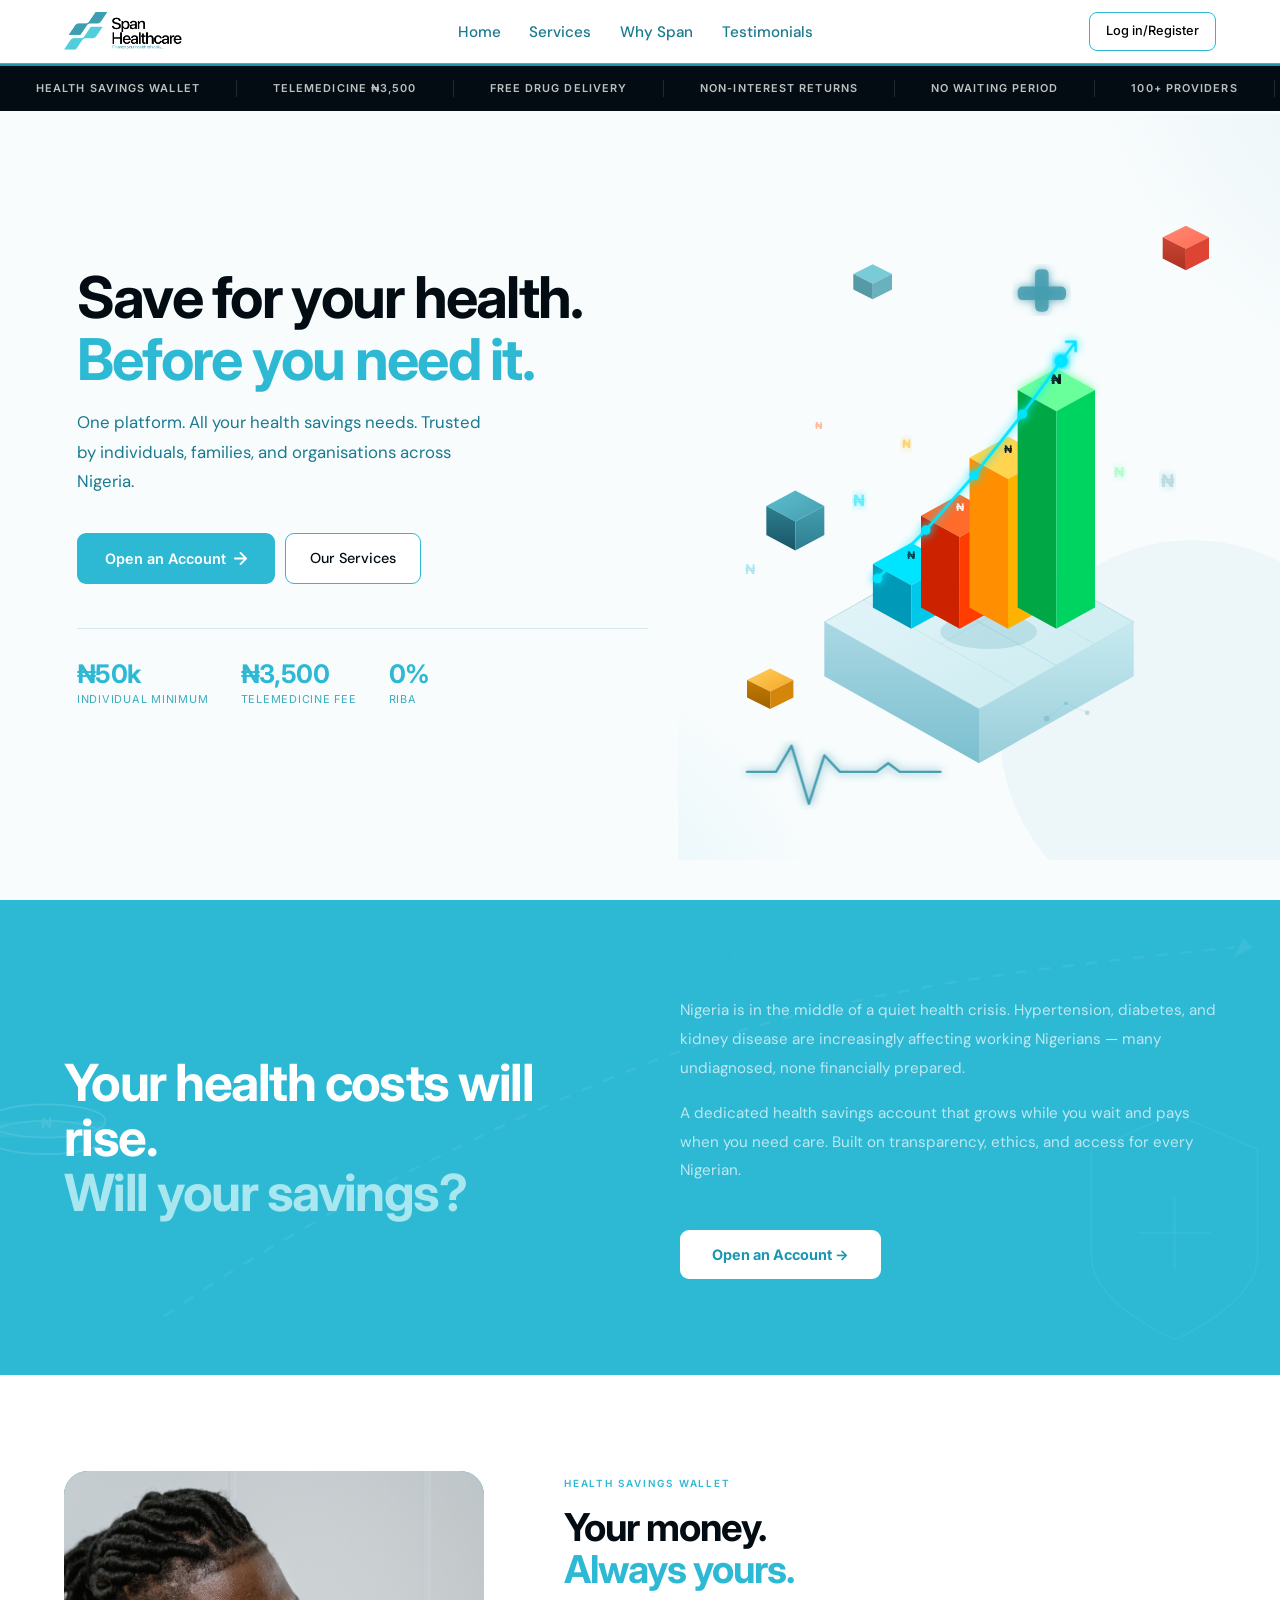
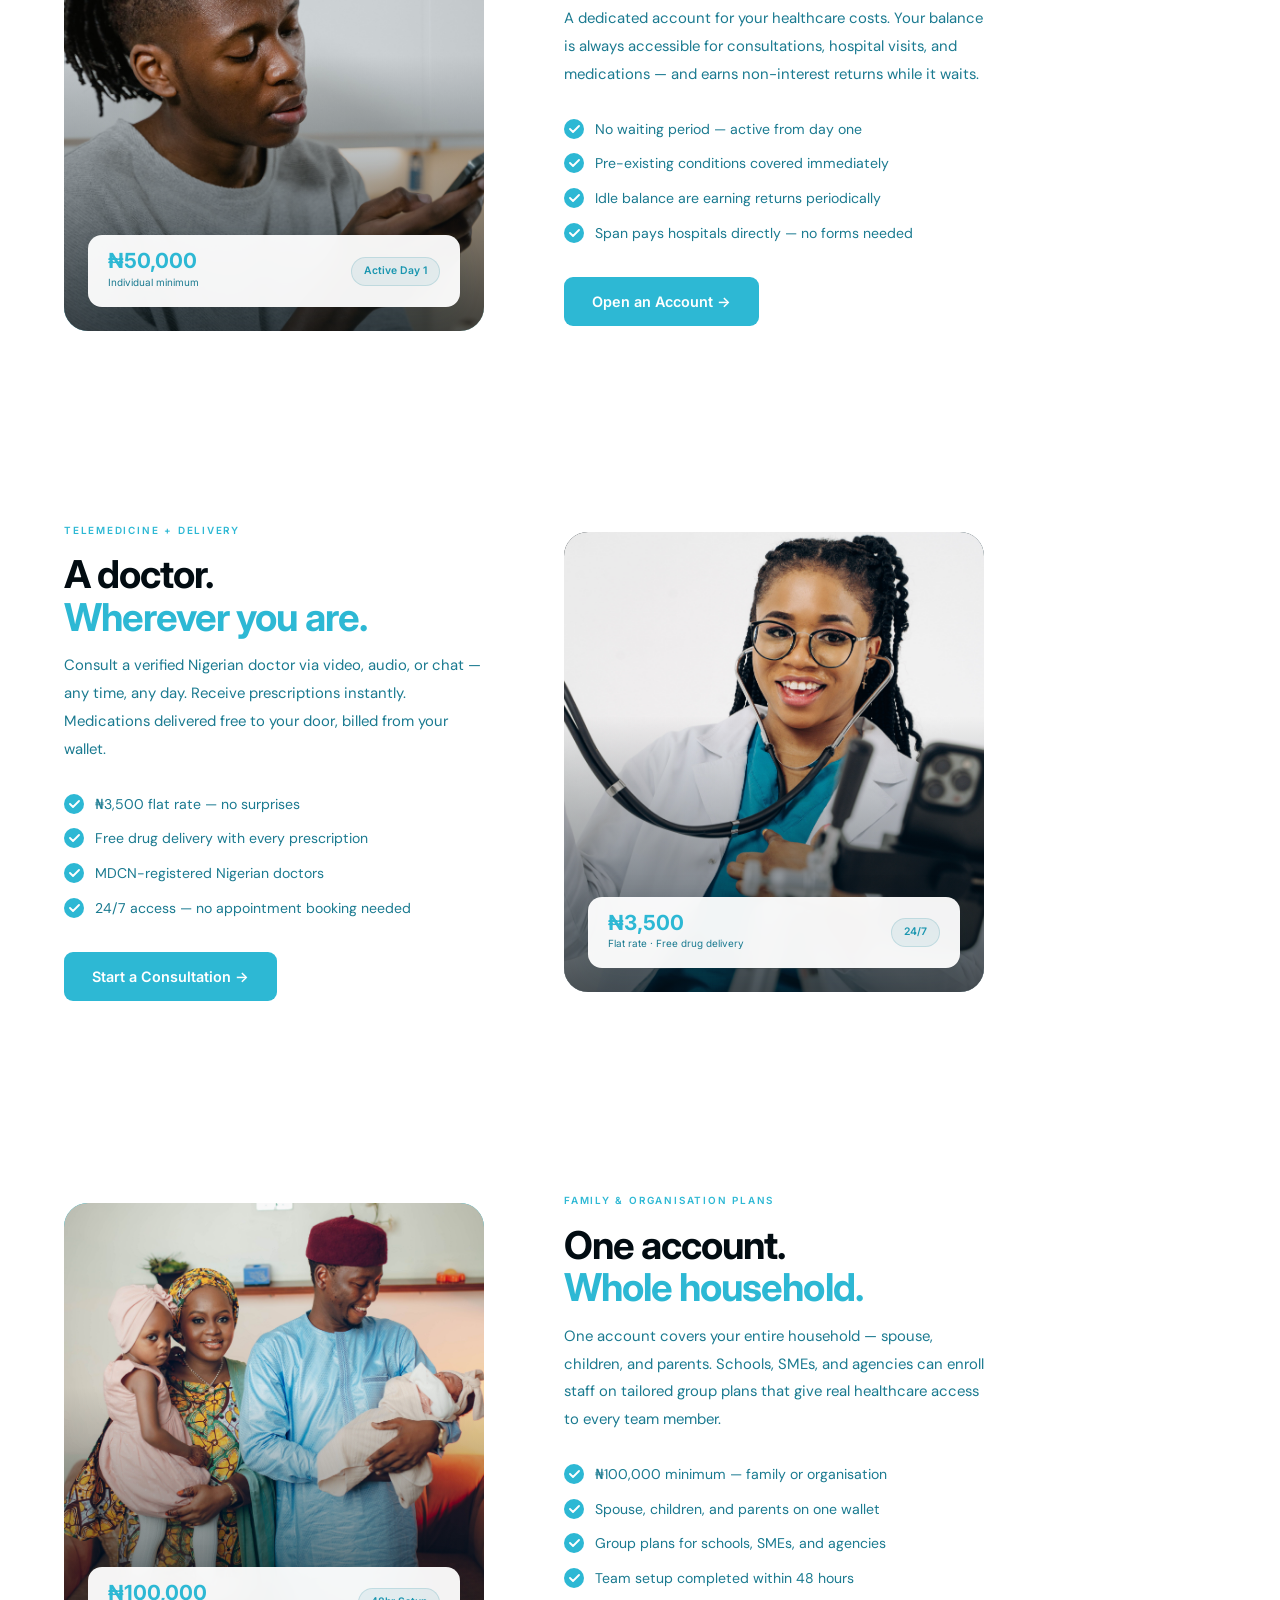
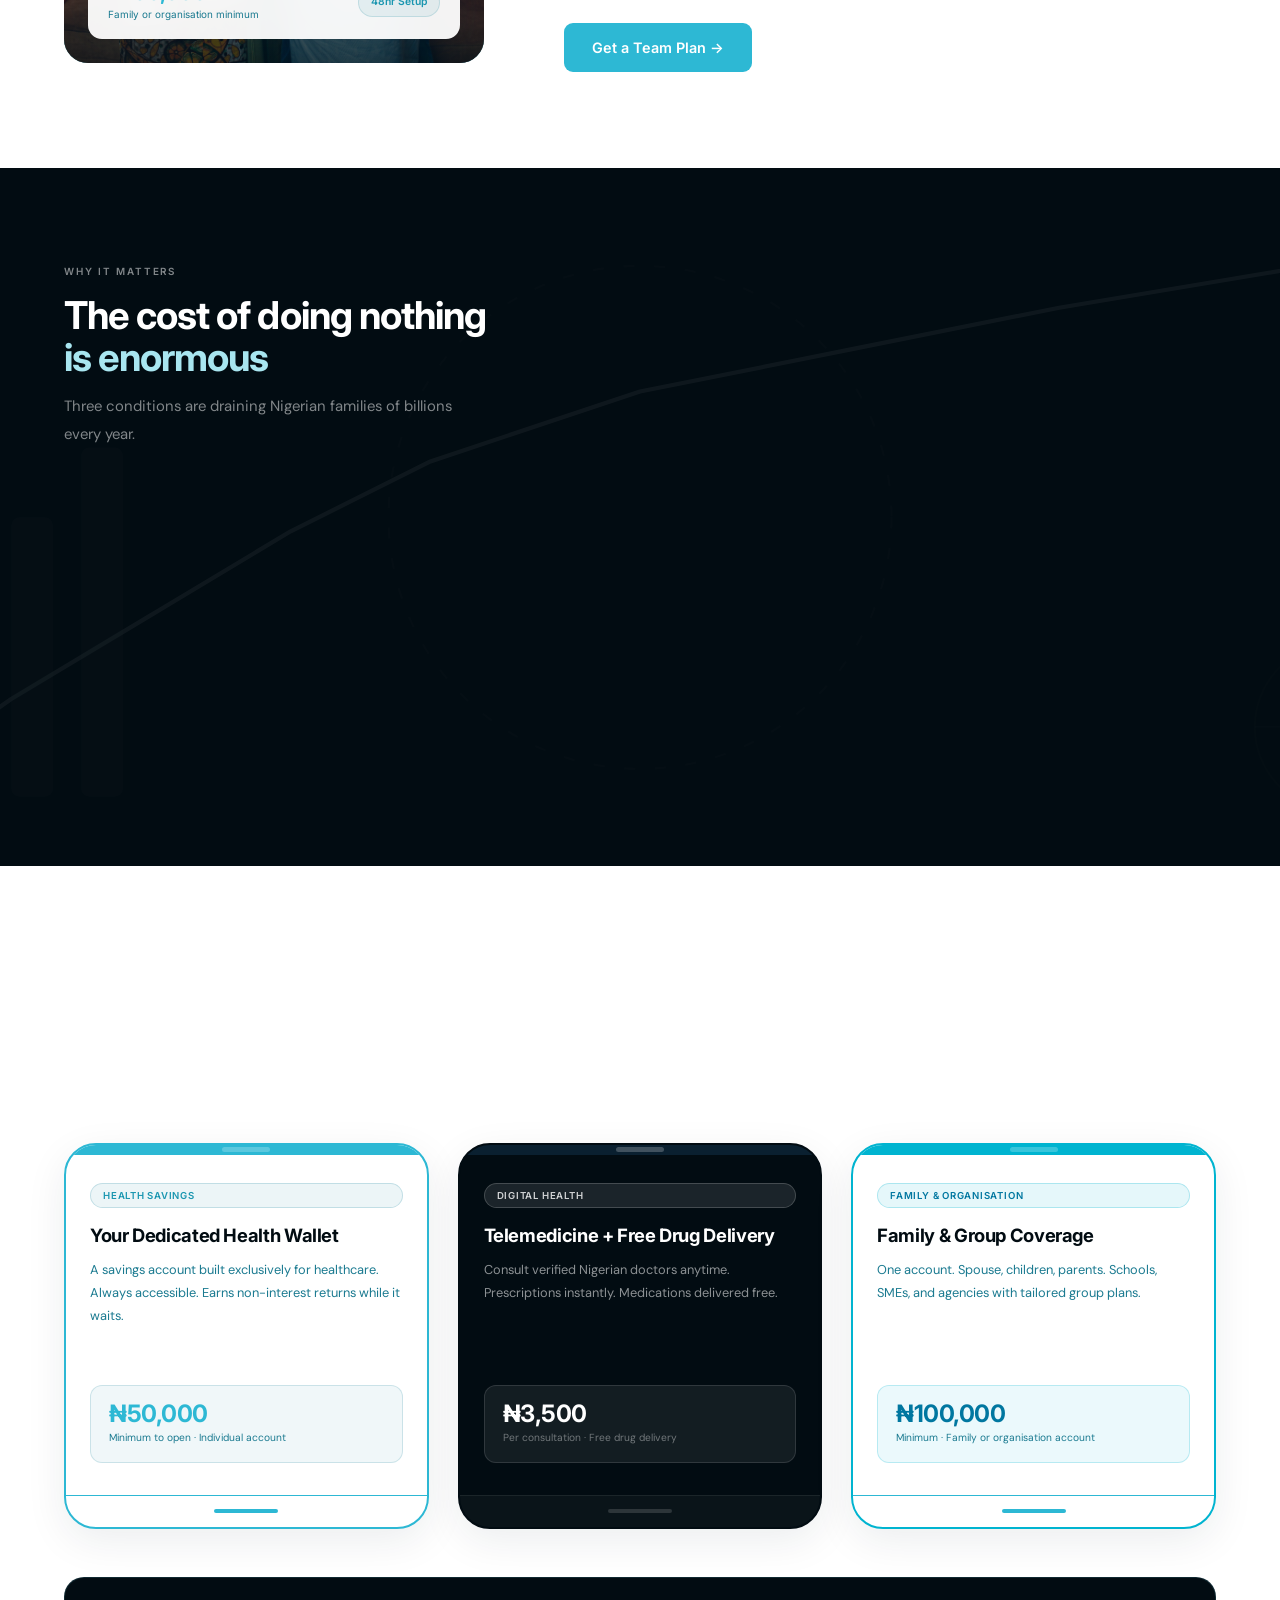
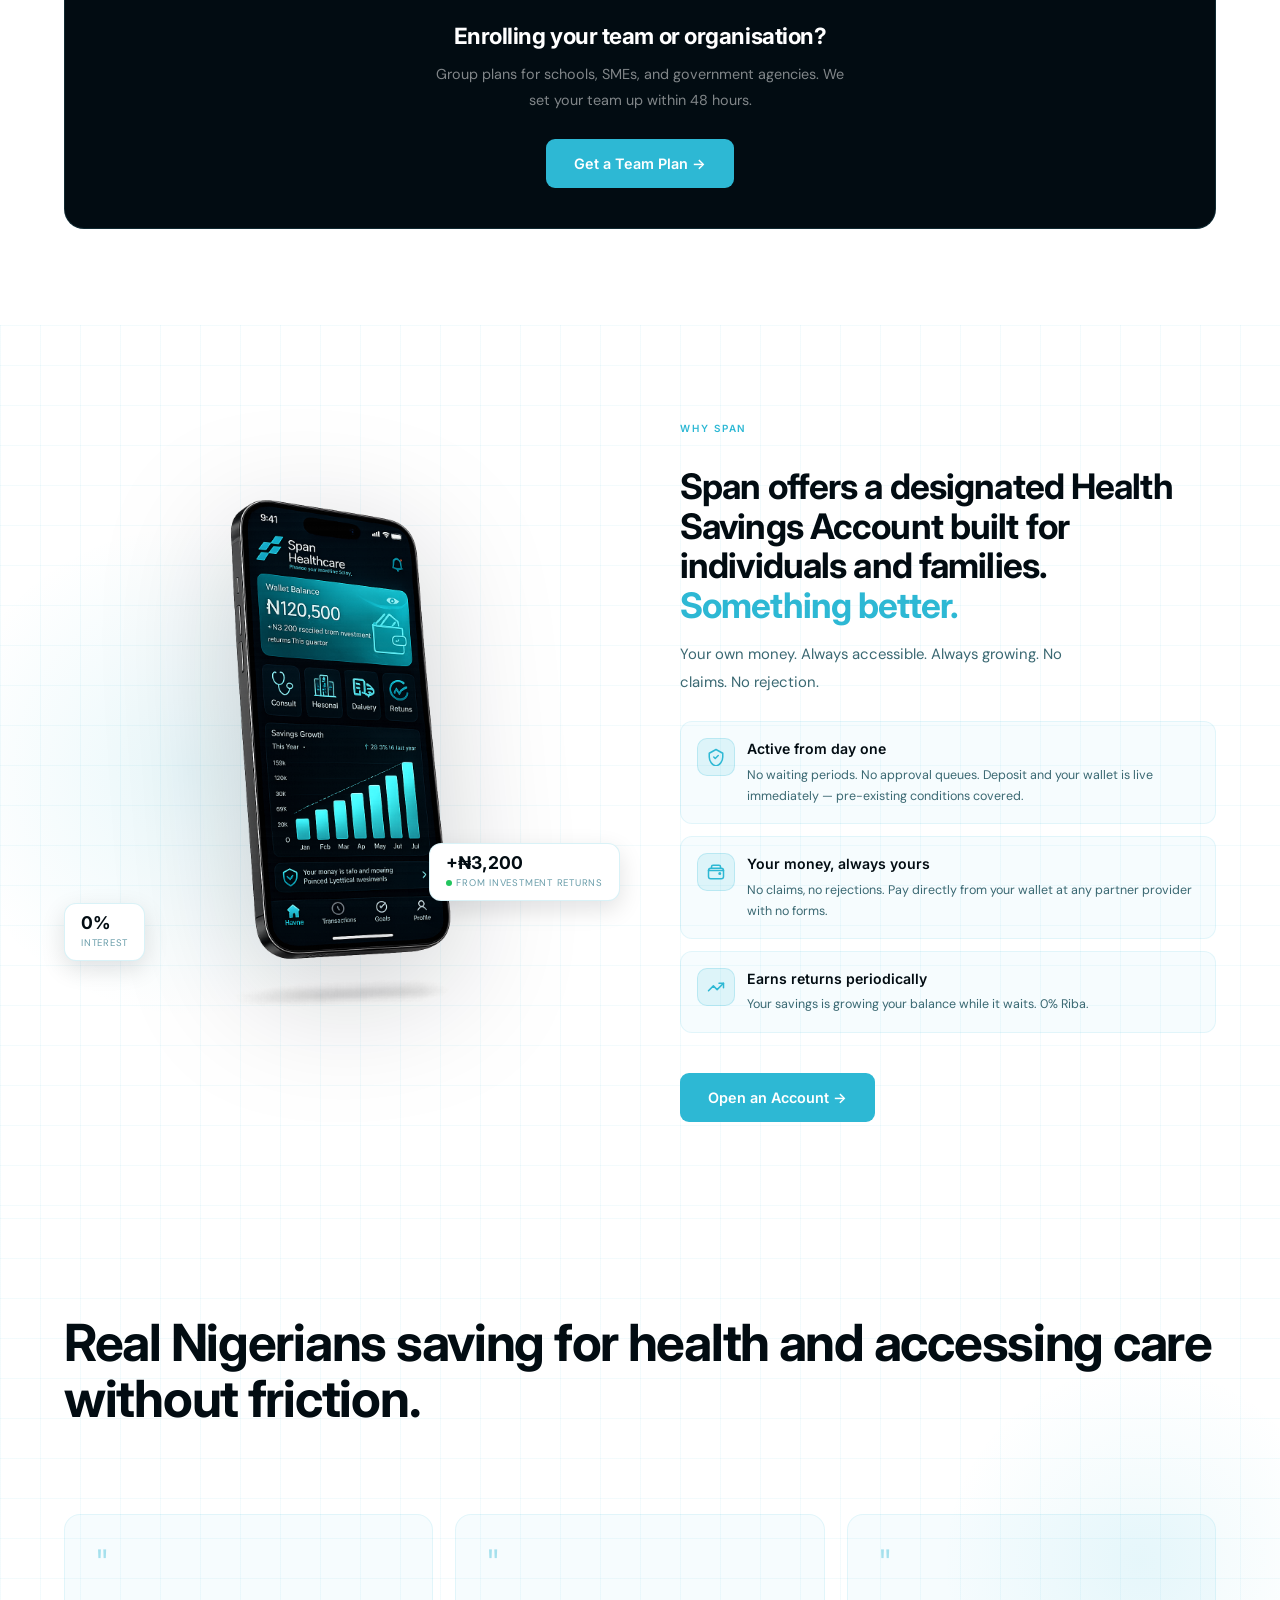
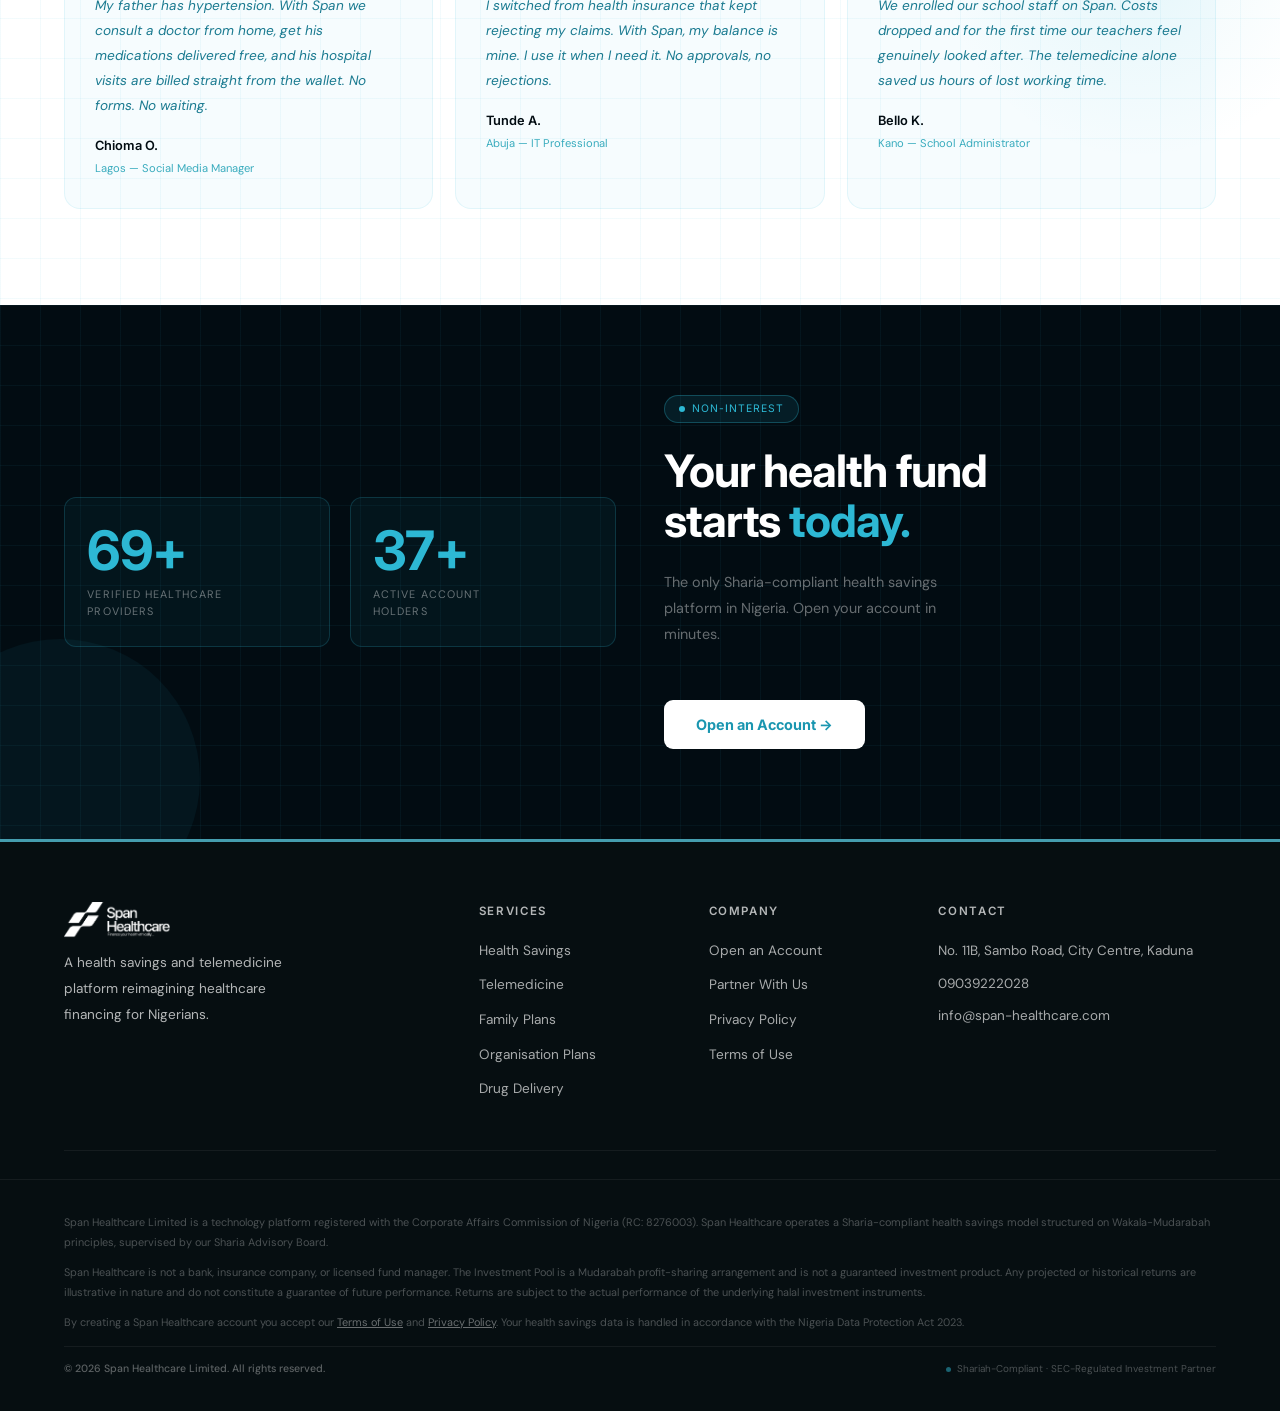
==== index.html @ 9c30dcc2 "Terms page" ====
<!DOCTYPE html>
<html lang="en">
<head>
<meta charset="UTF-8">
<meta name="viewport" content="width=device-width, initial-scale=1.0">
<title>Span Healthcare — Save for Your Health</title>
<link rel="canonical" href="https://span-healthcare.com/">
<meta name="description" content="One platform. All your health savings needs. Trusted by individuals, families, and organisations across Nigeria.">
<link rel="icon" type="image/png" sizes="32x32" href="img/Asset 4.png">
<link rel="icon" type="image/png" sizes="16x16" href="img/Asset 4.png">
<link rel="shortcut icon" href="img/favicon.ico">
<link rel="apple-touch-icon" sizes="180x180" href="img/Asset 4.png">
<link rel="preconnect" href="https://fonts.googleapis.com">
<link href="https://fonts.googleapis.com/css2?family=Inter:wght@300;400;500;600;700&family=DM+Sans:ital,wght@0,300;0,400;0,500;0,600;1,400&display=swap" rel="stylesheet">
<style>
*,*::before,*::after{box-sizing:border-box;margin:0;padding:0}
:root{
  --teal:#2DB8D4;
--teal-d:#1A96B0;
--teal-l:#4DCDE6;
--teal-v:#00B4D0;
--teal-xl:#A8E6F0;
--navy:#020C12;
--mid:#1A7A90;
--light:#3AACBE;
--border:#2DB8D4;
}
html{scroll-behavior:smooth}
body{font-family:'DM Sans',sans-serif;background:var(--white);color:var(--text);overflow-x:hidden;-webkit-font-smoothing:antialiased;line-height:1.6}
h1,h2,h3,h4{font-family:'Inter',sans-serif}

/* ── NAV ── */
#nav{position:fixed;top:0;left:0;right:0;z-index:200;height:64px;padding:0 5%;display:flex;align-items:center;justify-content:space-between;background:rgba(255,255,255,.96);backdrop-filter:blur(18px);border-bottom:1px solid var(--border);transition:box-shadow .3s}
#nav.scrolled{box-shadow:0 2px 24px rgba(11,42,48,.1)}
.nav-logo{display:flex;align-items:center;gap:9px;text-decoration:none}
.nav-wm{font-family:'Inter',sans-serif;font-size:.95rem;font-weight:600;color:var(--navy);letter-spacing:-.01em}
.nav-links{display:flex;align-items:center;gap:1.8rem;list-style:none}
.nav-links a{font-size:.95rem;font-weight:500;color:var(--mid);text-decoration:none;transition:color .2s}
.nav-links a:hover{color:var(--teal)}
.nav-r{display:flex;gap:8px;align-items:center}
.btn-ghost{font-size:.8rem;font-weight:500;color:var(--text);text-decoration:none;padding:8px 16px;font-family:'Inter',sans-serif;border:1.5px solid var(--border);border-radius:8px;transition:all .2s}
.btn-ghost:hover{border-color:var(--teal);color:var(--teal)}
.btn-cta{padding:9px 22px;background:var(--teal);color:#fff;border-radius:8px;font-size:.8rem;font-weight:600;text-decoration:none;font-family:'Inter',sans-serif;transition:all .2s}
.btn-cta:hover{background:var(--teal-d);box-shadow:0 4px 16px rgba(69,157,175,.4)}
.burger{display:none;flex-direction:column;gap:5px;cursor:pointer;padding:4px;background:none;border:none}
.burger span{display:block;width:20px;height:2px;background:var(--text);border-radius:2px}
.mmenu{display:none;position:fixed;inset:0;top:64px;background:#fff;z-index:199;padding:2rem 5%;flex-direction:column;border-top:1px solid var(--border)}
.mmenu.open{display:flex}
.mmenu a{display:block;padding:14px 0;font-size:.95rem;font-weight:500;color:var(--text);text-decoration:none;border-bottom:1px solid var(--border)}
.mmenu .btn-cta{margin-top:1.2rem;text-align:center;display:block}
@media(max-width:820px){.nav-links{display:none}.burger{display:flex}}

/* ══════════════════════════════════════════════
   HERO — illustrated art background
══════════════════════════════════════════════ */
.hero{
  padding-top:114px;min-height:100vh;
  position:relative;overflow:hidden;
  background:#f8fcfd;
  display:grid;grid-template-columns:1fr 1fr;
  align-items:center;
  padding-left:6%;padding-right:0;padding-bottom:40px;
}
.hero-left{
  position:relative;z-index:2;
  padding-right:5%;
}
.hero-right{
  position:relative;z-index:1;
  height:100%;min-height:580px;
  display:flex;align-items:center;justify-content:center;
  overflow:hidden;
}
/* The art illustration sits as the background */
.hero-art{
  position:absolute;inset:0;width:100%;height:100%;
  pointer-events:none;
}
/* Gradient overlay so text on left stays readable */
.hero-overlay{
  position:absolute;inset:0;
  background:radial-gradient(
    ellipse 60% 70% at 50% 50%,
    rgba(248,252,253,0.92) 0%,
    rgba(248,252,253,0.72) 45%,
    rgba(248,252,253,0.15) 75%,
    rgba(248,252,253,0.0) 100%
  );
  pointer-events:none;z-index:1;
}
.hero-content{position:relative;z-index:2;max-width:580px;padding:20px 0;text-align:left}
.hero-badge{display:inline-flex;align-items:center;gap:7px;padding:5px 14px;border-radius:20px;background:rgba(69,157,175,.12);border:1.5px solid rgba(69,157,175,.28);font-size:.65rem;font-weight:600;color:var(--teal-d);letter-spacing:.1em;text-transform:uppercase;margin:0 auto 1.6rem;font-family:'Inter',sans-serif;width:fit-content}
.bdot{width:6px;height:6px;border-radius:50%;background:var(--teal);animation:blink 2s infinite;flex-shrink:0}
@keyframes blink{0%,100%{opacity:1}50%{opacity:.2}}
.hero h1{font-family:'Inter',sans-serif;font-size:clamp(2.4rem,4.5vw,3.8rem);font-weight:700;line-height:1.08;letter-spacing:-.03em;color:var(--navy);margin-bottom:1.1rem}
.hero h1 em{font-style:normal;color:var(--teal)}
.hero-sub{font-size:1.05rem;color:var(--mid);max-width:420px;line-height:1.78;margin:0 0 2.2rem;font-weight:400}
.hero-btns{display:flex;gap:10px;flex-wrap:wrap;margin-bottom:2.8rem;justify-content:flex-start}
.btn-p{padding:13px 28px;background:var(--teal);color:#fff;border-radius:9px;font-size:.9rem;font-weight:600;text-decoration:none;display:inline-flex;align-items:center;gap:8px;font-family:'Inter',sans-serif;border:none;cursor:pointer;transition:all .22s}
.btn-p:hover{background:var(--teal-d);transform:translateY(-2px);box-shadow:0 8px 24px rgba(69,157,175,.4)}
.btn-o{padding:13px 24px;background:rgba(255,255,255,.9);color:var(--navy);border-radius:9px;font-size:.9rem;font-weight:500;text-decoration:none;border:1.5px solid var(--border);font-family:'DM Sans',sans-serif;transition:all .22s;backdrop-filter:blur(8px)}
.btn-o:hover{border-color:var(--teal);color:var(--teal)}
.hero-stats{display:flex;gap:2rem;padding-top:2rem;border-top:1px solid rgba(69,157,175,.2);flex-wrap:wrap;justify-content:flex-start}
.hs-v{font-family:'Inter',sans-serif;font-size:1.6rem;font-weight:700;color:var(--navy);line-height:1;letter-spacing:-.02em}
.hs-v span{color:var(--teal)}
.hs-l{font-size:.68rem;color:var(--light);text-transform:uppercase;letter-spacing:.07em;margin-top:4px;font-family:'Inter',sans-serif}

/* ── MARQUEE ── */
.strip{background:var(--navy);padding:14px 0;overflow:hidden;border-top:2px solid var(--teal-d);position:fixed;top:64px;left:0;right:0;z-index:99}
.strip-track{display:flex;animation:scroll 26s linear infinite;width:max-content}
.si{padding:0 36px;border-right:1px solid rgba(255,255,255,.12);font-size:.68rem;font-weight:600;color:rgba(255,255,255,.75);letter-spacing:.1em;text-transform:uppercase;white-space:nowrap;font-family:'Inter',sans-serif}
@keyframes scroll{0%{transform:translateX(0)}100%{transform:translateX(-50%)}}

/* ── STATEMENT — full teal background with art overlay ── */
.statement{background:var(--teal);padding:96px 5%;position:relative;overflow:hidden}
/* Art sketch background inside statement */
.statement-art{position:absolute;inset:0;width:100%;height:100%;pointer-events:none;opacity:.12}
.st-inner{display:grid;grid-template-columns:1fr 1fr;gap:5rem;align-items:center;position:relative;z-index:1}
.st-h{font-family:'Inter',sans-serif;font-size:clamp(2rem,4vw,3.2rem);font-weight:700;line-height:1.08;letter-spacing:-.03em;color:#fff}
.st-h em{font-style:normal;color:var(--teal-xl)}
.st-body{font-size:.95rem;color:rgba(255,255,255,.68);line-height:1.9}
.st-body p{margin-bottom:1rem}
.btn-cw{padding:13px 32px;background:#fff;color:var(--teal-d);border-radius:9px;font-size:.9rem;font-weight:700;text-decoration:none;display:inline-flex;align-items:center;gap:8px;font-family:'Inter',sans-serif;transition:all .22s;margin-top:1.8rem}
.btn-cw:hover{box-shadow:0 10px 28px rgba(0,0,0,.18);transform:translateY(-2px)}

/* ── SPLIT SECTIONS ── */
.split{background:var(--white);padding:96px 5%;display:flex;align-items:center}
.split.alt{background:var(--cream);display:flex;align-items:center}
.split-inner{display:grid;grid-template-columns:1fr 1fr;gap:5rem;align-items:center}
.split-inner.rev{direction:rtl}.split-inner.rev>*{direction:ltr}

/* Art illustration tile */
.art-tile{border-radius:24px;overflow:hidden;position:relative;min-height:460px;display:flex;align-items:center;justify-content:center}
.at1{background:linear-gradient(135deg,var(--teal-d) 0%,var(--teal) 60%,var(--teal-l) 100%)}
.at2{background:linear-gradient(135deg,var(--navy) 0%,#1a4a56 100%)}
.at3{background:linear-gradient(135deg,var(--teal-v) 0%,var(--teal) 100%)}
/* Grid art overlay on tiles */
.tile-grid{position:absolute;inset:0;background-image:linear-gradient(rgba(255,255,255,.08) 1px,transparent 1px),linear-gradient(90deg,rgba(255,255,255,.08) 1px,transparent 1px);background-size:40px 40px}
.tile-art{position:relative;z-index:1;width:100%;height:100%;display:flex;align-items:center;justify-content:center;padding:40px}
/* Floating stat card */
.tile-card{position:absolute;bottom:24px;left:24px;right:24px;background:rgba(255,255,255,.95);backdrop-filter:blur(12px);border-radius:14px;padding:16px 20px;display:flex;align-items:center;justify-content:space-between;box-shadow:0 8px 32px rgba(11,42,48,.15);z-index:2}
.tc-v{font-family:'Inter',sans-serif;font-size:1.3rem;font-weight:700;color:var(--teal);line-height:1}
.tc-l{font-size:.62rem;color:var(--mid);font-family:'Inter',sans-serif;margin-top:3px}
.tc-b{padding:5px 12px;background:rgba(69,157,175,.1);border-radius:20px;font-family:'Inter',sans-serif;font-size:.65rem;font-weight:600;color:var(--teal-d);border:1px solid rgba(69,157,175,.22)}
.split-content{display:flex;flex-direction:column;justify-content:center}
.sec-lbl{font-size:.62rem;font-weight:600;color:var(--teal);letter-spacing:.18em;text-transform:uppercase;margin-bottom:.9rem;font-family:'Inter',sans-serif}
.sec-h{font-family:'Inter',sans-serif;font-size:clamp(1.7rem,3vw,2.5rem);font-weight:700;line-height:1.1;letter-spacing:-.025em;color:var(--navy);margin-bottom:.9rem}
.sec-h em{font-style:normal;color:var(--teal)}
.sec-p{font-size:.93rem;color:var(--mid);line-height:1.88;max-width:420px;margin-bottom:1.8rem}
.check-list{list-style:none;display:flex;flex-direction:column;gap:11px;margin-bottom:2rem}
.check-list li{display:flex;align-items:flex-start;gap:11px;font-size:.88rem;color:var(--mid);line-height:1.68}
.check-list li::before{content:'';width:20px;height:20px;border-radius:50%;background:var(--teal);flex-shrink:0;margin-top:1px;background-image:url("data:image/svg+xml,%3Csvg width='11' height='8' viewBox='0 0 11 8' fill='none' xmlns='http://www.w3.org/2000/svg'%3E%3Cpath d='M1 4L4 7L10 1' stroke='white' stroke-width='1.8' stroke-linecap='round' stroke-linejoin='round'/%3E%3C/svg%3E");background-repeat:no-repeat;background-position:center}

/* ── DISEASE CARDS ── */
.disease{background:var(--navy);padding:96px 5%;position:relative;overflow:hidden}
/* Art sketch background */
.disease-art{position:absolute;inset:0;width:100%;height:100%;pointer-events:none;opacity:.08}
.dh{position:relative;z-index:1;margin-bottom:3rem}
.d-grid{display:grid;grid-template-columns:repeat(3,1fr);gap:1.4rem;position:relative;z-index:1}
.d-card{background:rgba(255,255,255,.04);border:1.5px solid rgba(69,157,175,.2);border-radius:20px;padding:32px 26px;transition:all .3s;position:relative;overflow:hidden}
.d-card:hover{background:rgba(69,157,175,.1);border-color:rgba(69,157,175,.5);transform:translateY(-4px)}
.d-card::after{content:'';position:absolute;top:0;left:0;right:0;height:3px;background:linear-gradient(90deg,var(--teal),var(--teal-v))}
.d-ico{width:48px;height:48px;border-radius:12px;background:rgba(69,157,175,.15);border:1.5px solid rgba(69,157,175,.25);display:flex;align-items:center;justify-content:center;margin-bottom:18px}
.d-num{font-family:'Inter',sans-serif;font-size:2rem;font-weight:700;color:var(--teal-v);line-height:1;margin-bottom:7px;letter-spacing:-.02em}
.d-title{font-family:'Inter',sans-serif;font-size:.95rem;font-weight:600;color:#fff;margin-bottom:10px}
.d-text{font-size:.8rem;color:rgba(255,255,255,.45);line-height:1.78}
.sec-lbl-w{color:rgba(255,255,255,.5)}
.sec-h-w{font-family:'Inter',sans-serif;font-size:clamp(1.7rem,3vw,2.5rem);font-weight:700;line-height:1.1;letter-spacing:-.025em;color:#fff;margin-bottom:.9rem}
.sec-h-w em{font-style:normal;color:var(--teal-xl)}
.sec-p-w{font-size:.93rem;color:rgba(255,255,255,.5);line-height:1.88;max-width:420px}

/* ── PHONE CARDS ── */
.phone-sec{background:var(--cream);padding:96px 5%}
.ph-grid{display:grid;grid-template-columns:repeat(3,1fr);gap:1.8rem;margin-top:3rem}
.ph-card{border-radius:32px;overflow:hidden;border:2px solid;transition:all .3s;box-shadow:0 12px 40px rgba(11,42,48,.08)}
.ph-card:hover{transform:translateY(-7px)}
.phc1{border-color:var(--teal);background:#fff}.phc1:hover{box-shadow:0 24px 56px rgba(69,157,175,.25)}
.phc2{border-color:var(--navy);background:var(--navy)}.phc2:hover{box-shadow:0 24px 56px rgba(11,42,48,.3)}
.phc3{border-color:var(--teal-v);background:#fff}.phc3:hover{box-shadow:0 24px 56px rgba(0,180,208,.2)}
.ph-top{height:10px;display:flex;align-items:center;justify-content:center}
.pt1{background:var(--teal)}.pt2{background:#0a2030}.pt3{background:var(--teal-v)}
.phn{width:48px;height:5px;border-radius:3px;background:rgba(255,255,255,.22)}
.ph-body{padding:28px 24px 32px;min-height:340px;display:flex;flex-direction:column}
.ph-tag{display:inline-block;padding:4px 12px;border-radius:20px;font-family:'Inter',sans-serif;font-size:.6rem;font-weight:600;letter-spacing:.08em;text-transform:uppercase;margin-bottom:16px}
.ptg1{background:rgba(69,157,175,.1);color:var(--teal-d);border:1.5px solid rgba(69,157,175,.25)}
.ptg2{background:rgba(255,255,255,.1);color:rgba(255,255,255,.8);border:1.5px solid rgba(255,255,255,.18)}
.ptg3{background:rgba(0,180,208,.1);color:#0077a0;border:1.5px solid rgba(0,180,208,.25)}
.ph-body h3{font-family:'Inter',sans-serif;font-size:1.15rem;font-weight:700;letter-spacing:-.02em;line-height:1.22;margin-bottom:.7rem}
.phc1 h3,.phc3 h3{color:var(--navy)}.phc2 h3{color:#fff}
.ph-body > p{font-size:.8rem;line-height:1.82;margin-bottom:1.6rem;flex:1}
.phc1 > .ph-body > p,.phc3 > .ph-body > p{color:var(--mid)}.phc2 > .ph-body > p{color:rgba(255,255,255,.55)}
.ph-stat{border-radius:12px;padding:16px 18px;margin-top:auto}
.phs1{background:rgba(69,157,175,.08);border:1.5px solid rgba(69,157,175,.22)}
.phs2{background:rgba(255,255,255,.07);border:1.5px solid rgba(255,255,255,.12)}
.phs3{background:rgba(0,180,208,.08);border:1.5px solid rgba(0,180,208,.22)}
.ph-sv{font-family:'Inter',sans-serif;font-size:1.5rem;font-weight:700;line-height:1;letter-spacing:-.02em}
.phs1 .ph-sv{color:var(--teal)}.phs2 .ph-sv{color:#fff}.phs3 .ph-sv{color:#0077a0}
.ph-sl{font-size:.64rem;margin-top:4px;font-family:'DM Sans',sans-serif}
.phs1 .ph-sl,.phs3 .ph-sl{color:var(--mid)}.phs2 .ph-sl{color:rgba(255,255,255,.4)}
.ph-bot{height:32px;display:flex;align-items:center;justify-content:center;border-top:1px solid}
.phc1 .ph-bot,.phc3 .ph-bot{background:var(--cream);border-color:var(--border)}
.phc2 .ph-bot{background:rgba(255,255,255,.03);border-color:rgba(255,255,255,.07)}
.ph-bar{width:64px;height:4px;border-radius:2px}
.phc1 .ph-bar,.phc3 .ph-bar{background:var(--border)}.phc2 .ph-bar{background:rgba(255,255,255,.14)}
.team-box{margin-top:3rem;background:var(--navy);border-radius:20px;padding:40px;text-align:center;border:1px solid rgba(69,157,175,.2)}
.team-box h3{font-family:'Inter',sans-serif;font-size:1.4rem;font-weight:700;color:#fff;margin-bottom:.5rem;letter-spacing:-.02em}
.team-box p{font-size:.9rem;color:rgba(255,255,255,.5);margin-bottom:1.6rem;max-width:420px;margin-left:auto;margin-right:auto;line-height:1.8}

/* ── TESTIMONIALS ── */
.testi{
  background:#ffffff;
  background-image:
    linear-gradient(rgba(45,184,212,.06) 1px,transparent 1px),
    linear-gradient(90deg,rgba(45,184,212,.06) 1px,transparent 1px);
  background-size:40px 40px;
  padding:96px 5%;
  position:relative;overflow:hidden;
}
.testi::before{
  content:'';position:absolute;
  right:-60px;top:50%;transform:translateY(-50%);
  width:400px;height:400px;border-radius:50%;
  background:radial-gradient(circle,rgba(45,184,212,.08),transparent 70%);
  pointer-events:none;
}
.testi-hd{display:flex;justify-content:space-between;align-items:flex-end;gap:2rem;margin-bottom:3rem;flex-wrap:wrap}
.testi-big{font-family:'Inter',sans-serif;font-size:clamp(2rem,4vw,3.2rem);font-weight:700;line-height:1.1;letter-spacing:-.025em;color:#020C12;max-width:100%;margin-bottom:2.5rem}
.tg{display:grid;grid-template-columns:repeat(3,1fr);gap:1.4rem}
.tc{background:rgba(45,184,212,.04);border-radius:16px;padding:30px;border:1px solid rgba(45,184,212,.1);transition:all .25s}
.tc:hover{background:rgba(45,184,212,.09);border-color:rgba(45,184,212,.25);transform:translateY(-3px)}
.tc-q{font-size:2.2rem;color:var(--teal);opacity:.4;line-height:1;margin-bottom:12px;font-family:'Inter',sans-serif}
.tc-text{font-size:.85rem;color:var(--mid);line-height:1.85;font-style:italic;margin-bottom:18px}
.tc-name{font-size:.8rem;font-weight:600;color:var(--navy);font-family:'Inter',sans-serif}
.tc-role{font-size:.7rem;color:var(--light);margin-top:3px}

/* ── CLARITY ── */
.clarity{
  background:#ffffff;
  background-image:
    linear-gradient(rgba(45,184,212,.06) 1px,transparent 1px),
    linear-gradient(90deg,rgba(45,184,212,.06) 1px,transparent 1px);
  background-size:40px 40px;
  padding:96px 5%;
  position:relative;overflow:hidden;
}
.clarity::before{
  content:'';position:absolute;
  left:-60px;top:50%;transform:translateY(-50%);
  width:500px;height:500px;border-radius:50%;
  background:radial-gradient(circle,rgba(45,184,212,.1),transparent 70%);
  pointer-events:none;
}
.clarity-inner{
  display:grid;grid-template-columns:1fr 1fr;
  gap:5rem;align-items:center;
  position:relative;z-index:1;
}
.clarity-phone{
  position:relative;
  display:flex;justify-content:center;
  min-height:580px;
}
.clarity-phone-img{
  height:560px;width:auto;
  object-fit:contain;
  display:block;
  filter:drop-shadow(0 32px 64px rgba(2,12,18,.2));
  border-radius:32px;
}
.clarity-float{
  position:absolute;
  background:#fff;
  border-radius:12px;
  padding:10px 16px;
  box-shadow:0 8px 24px rgba(2,12,18,.12);
  border:1px solid rgba(45,184,212,.18);
  white-space:nowrap;
  z-index:2;
}
.clarity-float.f1{right:-10px;top:80px}
.clarity-float.f2{right:-20px;bottom:160px}
.clarity-float.f3{left:0;bottom:100px}
.cf-val{font-family:'Inter',sans-serif;font-size:1.1rem;font-weight:700;color:#020C12;line-height:1}
.cf-lbl{font-size:.6rem;color:#6A9DAA;text-transform:uppercase;letter-spacing:.08em;margin-top:4px;display:flex;align-items:center;gap:4px}
.cf-dot{width:6px;height:6px;border-radius:50%;background:#22c55e;flex-shrink:0}
.clarity-content{display:flex;flex-direction:column;gap:1rem}
.clarity-h{font-family:'Inter',sans-serif;font-size:clamp(1.6rem,2.8vw,2.2rem);font-weight:700;color:#020C12;line-height:1.12;letter-spacing:-.025em}
.clarity-h em{font-style:normal;color:var(--teal)}
.clarity-sub{font-size:.93rem;color:#3A6872;line-height:1.88;max-width:400px;font-family:'DM Sans',sans-serif}
.clarity-notes{display:flex;flex-direction:column;gap:12px;margin-top:.5rem}
.clarity-note{display:flex;align-items:flex-start;gap:12px;padding:16px;border-radius:12px;background:rgba(45,184,212,.04);border:1px solid rgba(45,184,212,.1);transition:all .25s}
.clarity-note:hover{background:rgba(45,184,212,.09);border-color:rgba(45,184,212,.25);transform:translateX(4px)}
.cn-ico{width:38px;height:38px;border-radius:10px;background:rgba(45,184,212,.12);border:1px solid rgba(45,184,212,.2);display:flex;align-items:center;justify-content:center;font-size:16px;flex-shrink:0}
.cn-title{font-size:.88rem;font-weight:600;color:#020C12;margin-bottom:4px;font-family:'Inter',sans-serif}
.cn-text{font-size:.78rem;color:#3A6872;line-height:1.7;font-family:'DM Sans',sans-serif}
@media(max-width:900px){
  .clarity-inner{grid-template-columns:1fr}
  .clarity-phone{display:none}
}
/* ── PARTNERS ── */
.partners{background:var(--cream);padding:48px 5%;border-top:1px solid var(--border);text-align:center}
.p-lbl{font-size:.62rem;font-weight:600;color:var(--light);letter-spacing:.18em;text-transform:uppercase;margin-bottom:1.8rem;font-family:'Inter',sans-serif}
.p-row{display:flex;align-items:center;justify-content:center;gap:2rem;flex-wrap:wrap}
.p-item{font-family:'Inter',sans-serif;font-size:.8rem;font-weight:600;color:var(--light);padding:10px 20px;border:1.5px solid var(--border);border-radius:9px;background:#fff;transition:all .25s}
.p-item:hover{border-color:var(--teal);color:var(--teal)}
.p-item img{height:36px;width:auto;object-fit:contain;opacity:.5;display:block;transition:all .25s}
.p-item:hover img{opacity:.9}

/* ── CTA ── */
.cta{background:#020C12;padding:90px 5%;position:relative;overflow:hidden}
.cta::before{content:'';position:absolute;inset:0;background-image:linear-gradient(rgba(45,184,212,.06) 1px,transparent 1px),linear-gradient(90deg,rgba(45,184,212,.06) 1px,transparent 1px);background-size:40px 40px;pointer-events:none}
.cta::after{content:'';position:absolute;bottom:-80px;left:-80px;width:280px;height:280px;border-radius:50%;background:rgba(45,184,212,.06);pointer-events:none}
.cta-inner{display:grid;grid-template-columns:1fr 1fr;gap:3rem;align-items:center;position:relative;z-index:1}
.cta-counters{display:grid;grid-template-columns:1fr 1fr;gap:1.2rem}
.c-box{padding:1.6rem 1.4rem;border:0.5px solid rgba(45,184,212,.2);border-radius:12px;background:rgba(45,184,212,.05)}
.c-val{font-size:3.4rem;font-weight:700;color:var(--teal);line-height:1;letter-spacing:-.03em;font-family:'Inter',sans-serif}
.c-lbl{font-size:.68rem;color:rgba(255,255,255,.4);text-transform:uppercase;letter-spacing:.1em;margin-top:8px;line-height:1.6}
.cta-right{display:flex;flex-direction:column;align-items:flex-start;gap:1.5rem}
.halal-tag{display:inline-flex;align-items:center;gap:7px;padding:5px 14px;border-radius:20px;background:rgba(45,184,212,.1);border:0.5px solid rgba(45,184,212,.3);font-size:.65rem;color:var(--teal);letter-spacing:.1em;text-transform:uppercase;font-family:'Inter',sans-serif}
.hdot{width:6px;height:6px;border-radius:50%;background:var(--teal);animation:blink 2s infinite;flex-shrink:0}
.cta-h{font-family:'Inter',sans-serif;font-size:clamp(1.8rem,3.5vw,2.8rem);font-weight:700;color:#fff;line-height:1.1;letter-spacing:-.025em;margin:0}
.cta-h em{font-style:normal;color:var(--teal)}
.cta-sub{font-size:.9rem;color:rgba(255,255,255,.4);line-height:1.8;max-width:320px;margin:0}

/* ── FOOTER ── */
footer{
  background:#060e11;padding:60px 5% 28px;
  border-top:3px solid #459DAF;
  --teal:#459DAF;
  --teal-d:#2d7f91;
  --teal-l:#5bbfcf;
  --teal-xl:#98B7B9;
  --light:#6A9DAA;
  --border:#2a5a66;
}
.f-grid{display:grid;grid-template-columns:2fr 1fr 1fr 1.5fr;gap:2.8rem;padding-bottom:40px;border-bottom:1px solid rgba(255,255,255,.06)}
.f-brand{font-family:'Inter',sans-serif;font-size:.92rem;font-weight:600;color:var(--teal-xl);display:flex;align-items:center;gap:9px}
.f-desc{font-size:.85rem;color:rgba(255,255,255,.7);line-height:1.88;max-width:220px;margin-top:12px;font-family:'DM Sans',sans-serif}
.fc h4{font-family:'Inter',sans-serif;font-size:.72rem;font-weight:600;letter-spacing:.14em;text-transform:uppercase;color:rgba(255,255,255,.7);margin-bottom:16px}
.fc ul{list-style:none}
.fc li{margin-bottom:9px}
.fc a{font-size:.85rem;color:rgba(255,255,255,.65);text-decoration:none;transition:color .2s;font-family:'DM Sans',sans-serif}
.fc a:hover{color:var(--teal-xl)}
.f-contact{font-size:.84rem;color:rgba(255,255,255,.65);line-height:2.1;font-family:'DM Sans',sans-serif}
.f-bot{display:flex;justify-content:space-between;align-items:center;padding-top:22px;flex-wrap:wrap;gap:1rem}
.f-bot p{font-size:.64rem;color:rgba(255,255,255,.55);font-family:'DM Sans',sans-serif}
.f-halal{font-size:.62rem;color:rgba(255,255,255,.55);display:flex;align-items:center;gap:7px;font-family:'DM Sans',sans-serif}
.f-halal::before{content:'';width:5px;height:5px;border-radius:50%;background:var(--teal);opacity:.5}

/* ── HERO ART ANIMATIONS ── */
.hero-art{
  position:absolute;
  right:0;top:0;
  width:52%;height:100%;
  pointer-events:none;
}
@keyframes float-up{0%,100%{transform:translateY(0)}50%{transform:translateY(-18px)}}
@keyframes float-down{0%,100%{transform:translateY(0)}50%{transform:translateY(14px)}}
@keyframes orbit-spin{from{transform:rotate(0deg)}to{transform:rotate(360deg)}}
@keyframes orbit-spin-r{from{transform:rotate(0deg)}to{transform:rotate(-360deg)}}
@keyframes shield-pulse{0%,100%{opacity:.5;transform:scale(1)}50%{opacity:.75;transform:scale(1.04)}}
@keyframes bar1{0%{transform:scaleY(0);opacity:0}100%{transform:scaleY(1);opacity:1}}
@keyframes heartbeat{
  0%{stroke-dashoffset:600}
  60%{stroke-dashoffset:0}
  80%{stroke-dashoffset:0;opacity:1}
  100%{stroke-dashoffset:0;opacity:1}
}
@keyframes draw-stem{0%{stroke-dashoffset:300;opacity:0}100%{stroke-dashoffset:0;opacity:.7}}
@keyframes glow-pulse{
  0%,100%{filter:drop-shadow(0 0 4px rgba(0,194,217,.35))}
  50%{filter:drop-shadow(0 0 18px rgba(0,240,255,.85))}
}
@keyframes coin-spin{0%,100%{transform:rotateX(0deg)}50%{transform:rotateX(20deg)}}
@keyframes naira-drift{0%,100%{opacity:.2;transform:translateY(0)}50%{opacity:.45;transform:translateY(-10px)}}
@keyframes fade-in-up{0%{opacity:0;transform:translateY(20px)}100%{opacity:1;transform:translateY(0)}}

.art-coins{animation:float-up 4s ease-in-out infinite}
.art-plant-stem{stroke-dasharray:300;stroke-dashoffset:300;animation:draw-stem 2.5s ease forwards 0.5s}
.art-orbit1{transform-origin:300px 440px;animation:orbit-spin 18s linear infinite}
.art-orbit2{transform-origin:300px 440px;animation:orbit-spin-r 12s linear infinite}
.art-shield{animation:shield-pulse 3s ease-in-out infinite}
.art-heartbeat{stroke-dasharray:600;stroke-dashoffset:600;animation:heartbeat 2.2s ease forwards 1s,glow-pulse 2s ease-in-out infinite 3s}
.art-bar1{transform-origin:bottom;transform:scaleY(0);animation:bar1 1s cubic-bezier(.34,1.56,.64,1) forwards 1.2s}
.art-bar2{transform-origin:bottom;transform:scaleY(0);animation:bar1 1s cubic-bezier(.34,1.56,.64,1) forwards 1.4s}
.art-bar3{transform-origin:bottom;transform:scaleY(0);animation:bar1 1s cubic-bezier(.34,1.56,.64,1) forwards 1.6s}
.art-bar4{transform-origin:bottom;transform:scaleY(0);animation:bar1 1s cubic-bezier(.34,1.56,.64,1) forwards 1.8s}
.art-bar5{transform-origin:bottom;transform:scaleY(0);animation:bar1 1s cubic-bezier(.34,1.56,.64,1) forwards 2s}
.art-steth{animation:glow-pulse 3s ease-in-out infinite 0.5s}
.art-naira1{animation:naira-drift 5s ease-in-out infinite}
.art-naira2{animation:naira-drift 6s ease-in-out infinite 1s}
.art-naira3{animation:naira-drift 4.5s ease-in-out infinite 2s}
.art-wallet{animation:float-down 5s ease-in-out infinite}
/* Full screen coin roll */
.coin-screen{
  position:fixed;
  bottom:80px;
  left:0;
  z-index:9;
  pointer-events:none;
  animation:coin-fullscreen 7s linear infinite;
}
@keyframes coin-fullscreen{
  0%{transform:translateX(-160px) rotate(0deg);opacity:0}
  5%{opacity:1}
  95%{opacity:1}
  100%{transform:translateX(110vw) rotate(900deg);opacity:0}
}
@keyframes figure-glow{
  0%,100%{filter:drop-shadow(0 0 8px rgba(69,157,175,.4))}
  50%{filter:drop-shadow(0 0 28px rgba(0,180,208,.9))}
}
@keyframes bg-shift{
  0%,100%{opacity:.85}
  50%{opacity:1}
}
.art-figure{animation:figure-glow 4s ease-in-out infinite}
.art-bg{animation:bg-shift 6s ease-in-out infinite}
@keyframes coin-roll{
  0%{transform:translate(-150px,760px) rotate(0deg)}
  100%{transform:translate(750px,760px) rotate(720deg)}
}
@keyframes coin-shimmer{
  0%,100%{opacity:.12}
  50%{opacity:.45}
}
.art-big-coin{
  animation:coin-roll 5s linear infinite;
}
.art-coin-shine{
  animation:coin-shimmer .5s linear infinite;
}

/* ── REVEAL ── */
.rv{opacity:0;transform:translateY(22px);transition:opacity .65s ease,transform .65s ease}
.rv.on{opacity:1;transform:translateY(0)}
.d1{transition-delay:.08s}.d2{transition-delay:.18s}.d3{transition-delay:.28s}

/* ── RESPONSIVE ── */
@media(max-width:900px){
  .st-inner,.split-inner,.split-inner.rev{grid-template-columns:1fr;direction:ltr}
  .art-tile{min-height:320px}
  .d-grid,.ph-grid,.tg{grid-template-columns:1fr}
  .cl-grid{grid-template-columns:1fr}
  .f-grid{grid-template-columns:1fr 1fr}
  .testi-hd{flex-direction:column;align-items:flex-start}
  .hero-overlay{background:linear-gradient(90deg,rgba(248,252,253,.98) 0%,rgba(248,252,253,.95) 55%,rgba(248,252,253,.6) 100%)}
}
@media(max-width:560px){.f-grid{grid-template-columns:1fr}}
::-webkit-scrollbar{width:4px}::-webkit-scrollbar-track{background:#060e11}::-webkit-scrollbar-thumb{background:var(--teal);border-radius:2px}

.legal{background:#060e11;border-top:1px solid rgba(255,255,255,.06);padding:32px 5%}
.legal-inner{display:flex;gap:2.4rem;align-items:flex-start}
.legal-logo{flex-shrink:0;padding-top:3px}
.legal-text{display:flex;flex-direction:column;gap:10px}
.legal-text p{font-size:.68rem;color:rgba(255,255,255,.28);line-height:1.85;font-family:'DM Sans',sans-serif}
.legal-text a{color:rgba(255,255,255,.4);text-decoration:underline;transition:color .2s}
.legal-text a:hover{color:var(--teal)}
.legal-badges{color:rgba(255,255,255,.2)!important;font-size:.62rem!important}
.legal-copy{color:rgba(255,255,255,.35)!important;font-size:.66rem!important;font-weight:500}
.legal-bottom{display:flex;justify-content:space-between;align-items:center;padding-top:12px;border-top:1px solid rgba(255,255,255,.06);margin-top:4px;flex-wrap:wrap;gap:.5rem}
.legal-halal{font-size:.62rem;color:rgba(255,255,255,.28);font-family:'DM Sans',sans-serif;display:flex;align-items:center;gap:6px}
.legal-halal::before{content:'';width:5px;height:5px;border-radius:50%;background:var(--teal);opacity:.5}
</style>
</head>
<body>

<header id="nav">
  <a href="#" class="nav-logo">
    <img src="img/Asset 2.png" alt="Span Healthcare" style="height:40px;width:auto;object-fit:contain">
  </a>
  <ul class="nav-links">
    <li><a href="#home">Home</a></li>
    <li><a href="#services">Services</a></li>
    <li><a href="#whyspan">Why Span</a></li>
    <li><a href="#testimonials">Testimonials</a></li>
  </ul>
  <div class="nav-r">
    <a href="https://span-hfintech.vercel.app" class="btn-ghost">Log in/Register</a>
  </div>
  <button class="burger" id="burger" onclick="toggleMenu()"><span></span><span></span><span></span></button>
</header>

<div class="mmenu" id="mmenu">
  <a href="#home" onclick="toggleMenu()">Home</a>
<a href="#services" onclick="toggleMenu()">Services</a>
<a href="#whyspan" onclick="toggleMenu()">Why Span</a>
<a href="#testimonials" onclick="toggleMenu()">Testimonials</a>
  <a href="https://span-hfintech.vercel.app" class="btn-cta">Open an Account</a>
</div>

<!-- MARQUEE -->
<div class="strip">
  <div class="strip-track">
    <div class="si">Health Savings Wallet</div><div class="si">Telemedicine ₦3,500</div>
    <div class="si">Free Drug Delivery</div><div class="si">Non-interest Returns</div>
    <div class="si">No Waiting Period</div><div class="si">100+ Providers</div>
    <div class="si">Organisation Plans</div><div class="si">Family Coverage</div>
    <div class="si">Health Savings Wallet</div><div class="si">Telemedicine ₦3,500</div>
    <div class="si">Free Drug Delivery</div><div class="si">Non-interest Returns</div>
    <div class="si">No Waiting Period</div><div class="si">100+ Providers</div>
    <div class="si">Organisation Plans</div><div class="si">Family Coverage</div>
  </div>
</div>

<!-- ═══════════════════════════════════════════
     HERO — Health savings art as background
═══════════════════════════════════════════ -->
<section class="hero" id="home">
<!-- LEFT — text content -->
<div class="hero-left">
  <div class="hero-content rv">
    <h1>Save for your health.<br><em>Before you need it.</em></h1>
    <p class="hero-sub">One platform. All your health savings needs. Trusted by individuals, families, and organisations across Nigeria.</p>
    <div class="hero-btns">
      <a href="https://span-hfintech.vercel.app" class="btn-p">Open an Account <svg width="13" height="13" viewBox="0 0 14 14" fill="none"><path d="M1 7h12M7 1l6 6-6 6" stroke="currentColor" stroke-width="2" stroke-linecap="round" stroke-linejoin="round"/></svg></a>
      <a href="#services" class="btn-o">Our Services</a>
    </div>
    <div class="hero-stats">
      <div class="hs"><div class="hs-v"><span>₦50k</span></div><div class="hs-l">Individual minimum</div></div>
      <div class="hs"><div class="hs-v"><span>₦3,500</span></div><div class="hs-l">Telemedicine fee</div></div>
      <div class="hs"><div class="hs-v"><span>0%</span></div><div class="hs-l">Riba</div></div>
    </div>
  </div>
</div>

<!-- RIGHT — 3D isometric illustration -->
<div class="hero-right">
  <svg style="position:absolute;inset:0;width:100%;height:100%;pointer-events:none" viewBox="0 0 600 700" preserveAspectRatio="xMidYMid slice">
    <defs>
      <radialGradient id="wave1" cx="80%" cy="20%" r="60%">
        <stop offset="0%" stop-color="#459DAF" stop-opacity=".12"/>
        <stop offset="100%" stop-color="#459DAF" stop-opacity="0"/>
      </radialGradient>
      <radialGradient id="wave2" cx="20%" cy="80%" r="50%">
        <stop offset="0%" stop-color="#00B4D0" stop-opacity=".1"/>
        <stop offset="100%" stop-color="#00B4D0" stop-opacity="0"/>
      </radialGradient>
    </defs>
    <circle cx="580" cy="80" r="320" fill="url(#wave1)"/>
    <circle cx="60" cy="620" r="260" fill="url(#wave2)"/>
    <circle cx="500" cy="580" r="180" fill="rgba(69,157,175,.06)"/>
  </svg>

  <svg viewBox="0 0 600 680" fill="none" xmlns="http://www.w3.org/2000/svg"
    style="width:100%;max-width:580px;height:auto;position:relative;z-index:2">
    <defs>
      <linearGradient id="platTop" x1="0" y1="0" x2="1" y2="1">
        <stop offset="0%" stop-color="#e8f7fa"/>
        <stop offset="100%" stop-color="#c8eaf0"/>
      </linearGradient>
      <linearGradient id="platLeft" x1="0" y1="0" x2="0" y2="1">
        <stop offset="0%" stop-color="#aad8e4"/>
        <stop offset="100%" stop-color="#7bbfcf"/>
      </linearGradient>
      <linearGradient id="platRight" x1="0" y1="0" x2="0" y2="1">
        <stop offset="0%" stop-color="#c8eaf0"/>
        <stop offset="100%" stop-color="#98cdd9"/>
      </linearGradient>
      <linearGradient id="figBody" x1="0" y1="0" x2="0" y2="1">
        <stop offset="0%" stop-color="#2d7f91"/>
        <stop offset="100%" stop-color="#459DAF"/>
      </linearGradient>
      <linearGradient id="figLeg" x1="0" y1="0" x2="0" y2="1">
        <stop offset="0%" stop-color="#0a2a35"/>
        <stop offset="100%" stop-color="#0d3a48"/>
      </linearGradient>
      <linearGradient id="cardGrad" x1="0" y1="0" x2="1" y2="1">
        <stop offset="0%" stop-color="#ffffff"/>
        <stop offset="100%" stop-color="#edf8fb"/>
      </linearGradient>
      <linearGradient id="cubeTopT" x1="0" y1="0" x2="1" y2="1">
        <stop offset="0%" stop-color="#5bbfcf"/>
        <stop offset="100%" stop-color="#459DAF"/>
      </linearGradient>
      <linearGradient id="cubeLT" x1="0" y1="0" x2="0" y2="1">
        <stop offset="0%" stop-color="#2d7f91"/>
        <stop offset="100%" stop-color="#1a5566"/>
      </linearGradient>
      <linearGradient id="cubeRT" x1="0" y1="0" x2="0" y2="1">
        <stop offset="0%" stop-color="#459DAF"/>
        <stop offset="100%" stop-color="#2d7f91"/>
      </linearGradient>
      <linearGradient id="cubeTopC" x1="0" y1="0" x2="1" y2="1">
        <stop offset="0%" stop-color="#FF8A75"/>
        <stop offset="100%" stop-color="#FF6B52"/>
      </linearGradient>
      <linearGradient id="cubeLCo" x1="0" y1="0" x2="0" y2="1">
        <stop offset="0%" stop-color="#cc4433"/>
        <stop offset="100%" stop-color="#aa3322"/>
      </linearGradient>
      <linearGradient id="cubeTopG" x1="0" y1="0" x2="1" y2="1">
        <stop offset="0%" stop-color="#FFD060"/>
        <stop offset="100%" stop-color="#F5A623"/>
      </linearGradient>
      <linearGradient id="cubeLG" x1="0" y1="0" x2="0" y2="1">
        <stop offset="0%" stop-color="#c47a00"/>
        <stop offset="100%" stop-color="#a06200"/>
      </linearGradient>
      <filter id="cardShadow">
        <feDropShadow dx="0" dy="8" stdDeviation="12" flood-color="#459DAF" flood-opacity=".18"/>
      </filter>
      <filter id="figShadow">
        <feDropShadow dx="0" dy="6" stdDeviation="8" flood-color="#459DAF" flood-opacity=".25"/>
      </filter>
      <filter id="glow2">
        <feGaussianBlur stdDeviation="5" result="blur"/>
        <feMerge><feMergeNode in="blur"/><feMergeNode in="SourceGraphic"/></feMerge>
      </filter>
    </defs>

    <!-- PLATFORM -->
    <polygon points="300,390 460,480 300,570 140,480" fill="url(#platTop)" stroke="#b8dce6" stroke-width="1"/>
    <polygon points="140,480 140,536 300,626 300,570" fill="url(#platLeft)"/>
    <polygon points="300,570 460,480 460,536 300,626" fill="url(#platRight)"/>
    <line x1="220" y1="435" x2="380" y2="525" stroke="#459DAF" stroke-width=".6" opacity=".3"/>
    <line x1="260" y1="413" x2="420" y2="503" stroke="#459DAF" stroke-width=".6" opacity=".2"/>
    <line x1="180" y1="457" x2="340" y2="547" stroke="#459DAF" stroke-width=".6" opacity=".2"/>
    <line x1="220" y1="480" x2="380" y2="390" stroke="#459DAF" stroke-width=".6" opacity=".3"/>
    <line x1="260" y1="503" x2="420" y2="413" stroke="#459DAF" stroke-width=".6" opacity=".2"/>
    <line x1="180" y1="457" x2="340" y2="367" stroke="#459DAF" stroke-width=".6" opacity=".2"/>
    <ellipse cx="310" cy="490" rx="50" ry="18" fill="rgba(69,157,175,.2)"/>

    <!-- FIGURE -->
   <!-- GROWING MONEY CHART — 3D bars rising on platform -->

<!-- Bar 1 — shortest, deep teal -->
<g style="animation:bar1 1s cubic-bezier(.34,1.56,.64,1) forwards 0.8s;transform:scaleY(0);transform-origin:300px 465px">
  <!-- Bar top face -->
  <polygon points="190,420 230,398 270,420 230,442" fill="#00E5FF"/>
  <!-- Bar left face -->
  <polygon points="190,420 190,465 230,487 230,442" fill="#0099B8"/>
  <!-- Bar right face -->
  <polygon points="230,442 270,420 270,465 230,487" fill="#00C8E8"/>
  <!-- Naira on bar -->
  <text x="230" y="415" font-family="Inter,sans-serif" font-size="11" font-weight="700" fill="#020C12" text-anchor="middle" opacity=".8">₦</text>
</g>

<!-- Bar 2 — medium, vivid coral -->
<g style="animation:bar1 1s cubic-bezier(.34,1.56,.64,1) forwards 1.1s;transform:scaleY(0);transform-origin:300px 465px">
  <polygon points="240,370 280,348 320,370 280,392" fill="#FF6B2B"/>
  <polygon points="240,370 240,465 280,487 280,392" fill="#CC2200"/>
  <polygon points="280,392 320,370 320,465 280,487" fill="#FF3D00"/>
  <text x="280" y="365" font-family="Inter,sans-serif" font-size="11" font-weight="700" fill="white" text-anchor="middle" opacity=".9">₦</text>
</g>

<!-- Bar 3 — tall, electric gold -->
<g style="animation:bar1 1s cubic-bezier(.34,1.56,.64,1) forwards 1.4s;transform:scaleY(0);transform-origin:300px 465px">
  <polygon points="290,310 330,288 370,310 330,332" fill="#FFD54F"/>
  <polygon points="290,310 290,465 330,487 330,332" fill="#FF8F00"/>
  <polygon points="330,332 370,310 370,465 330,487" fill="#FFB300"/>
  <text x="330" y="305" font-family="Inter,sans-serif" font-size="11" font-weight="700" fill="#020C12" text-anchor="middle" opacity=".9">₦</text>
</g>

<!-- Bar 4 — tallest, vivid lime green growth -->
<g style="animation:bar1 1s cubic-bezier(.34,1.56,.64,1) forwards 1.7s;transform:scaleY(0);transform-origin:300px 465px">
  <polygon points="340,240 380,218 420,240 380,262" fill="#69FF9A" filter="url(#glow2)"/>
  <polygon points="340,240 340,465 380,487 380,262" fill="#00A845"/>
  <polygon points="380,262 420,240 420,465 380,487" fill="#00D460"/>
  <text x="380" y="234" font-family="Inter,sans-serif" font-size="14" font-weight="900" fill="#020C12" text-anchor="middle" opacity=".95">₦</text>
</g>

<!-- Trend arrow rising above tallest bar -->
<g style="animation:fade-in-up 1s ease forwards 2.4s;opacity:0" filter="url(#glow2)">
  <polyline points="195,435 245,385 295,328 345,265 385,210"
    stroke="#00E5FF" stroke-width="3" stroke-linecap="round" stroke-linejoin="round" fill="none"/>
  <circle cx="195" cy="435" r="5" fill="#00E5FF"/>
  <circle cx="245" cy="385" r="5" fill="#00E5FF"/>
  <circle cx="295" cy="328" r="5" fill="#00E5FF"/>
  <circle cx="345" cy="265" r="5" fill="#00E5FF"/>
  <circle cx="385" cy="210" r="7" fill="#00E5FF" filter="url(#glow2)"/>
  <!-- Arrow tip -->
  <path d="M385 210 L400 190 M400 190 L390 190 M400 190 L400 200"
    stroke="#00E5FF" stroke-width="2.5" stroke-linecap="round" stroke-linejoin="round"/>
</g>

<!-- Percentage growth label floating above -->
<g style="animation:float-up 3s ease-in-out infinite 2s;opacity:0;animation-fill-mode:forwards" filter="url(#cardShadow)">
  <rect x="330" y="155" width="100" height="44" rx="12" fill="#020C12" stroke="#00E5FF" stroke-width="1.5"/>
  <text x="380" y="174" font-family="Inter,sans-serif" font-size="9" font-weight="600" fill="#00C8E8" text-anchor="middle" letter-spacing=".08em">GROWTH</text>
  <text x="380" y="192" font-family="Inter,sans-serif" font-size="16" font-weight="900" fill="#69FF9A" text-anchor="middle">+28%</text>
</g>

<!-- Rising coins above bars -->
<text style="animation:naira-drift 3s ease-in-out infinite" x="170" y="360" font-family="Inter,sans-serif" font-size="16" font-weight="700" fill="#00E5FF" opacity=".6" filter="url(#glow2)">₦</text>
<text style="animation:naira-drift 4s ease-in-out infinite 1s" x="220" y="300" font-family="Inter,sans-serif" font-size="12" font-weight="700" fill="#FFB300" opacity=".55" filter="url(#glow2)">₦</text>
<text style="animation:naira-drift 3.5s ease-in-out infinite 0.5s" x="440" y="330" font-family="Inter,sans-serif" font-size="14" font-weight="700" fill="#69FF9A" opacity=".5" filter="url(#glow2)">₦</text>
<text style="animation:naira-drift 5s ease-in-out infinite 2s" x="130" y="280" font-family="Inter,sans-serif" font-size="10" font-weight="600" fill="#FF6B2B" opacity=".45">₦</text>

    <!-- CARD 1 — Health Wallet -->


    <!-- CARD 2 — Savings Growth -->
    
    <!-- CARD 3 — Telemedicine -->

    <!-- 3D CUBES -->
    <g style="animation:float-up 3s ease-in-out infinite 0.5s">
      <polygon points="80,360 110,344 140,360 110,376" fill="url(#cubeTopT)"/>
      <polygon points="80,360 80,390 110,406 110,376" fill="url(#cubeLT)"/>
      <polygon points="110,376 140,360 140,390 110,406" fill="url(#cubeRT)"/>
    </g>
    <g style="animation:float-down 3.5s ease-in-out infinite 1s">
      <polygon points="490,82 514,70 538,82 514,94" fill="url(#cubeTopC)"/>
      <polygon points="490,82 490,104 514,116 514,94" fill="url(#cubeLCo)"/>
      <polygon points="514,94 538,82 538,104 514,116" fill="#dd4433"/>
    </g>
    <g style="animation:float-up 4.5s ease-in-out infinite 2s">
      <polygon points="60,540 84,528 108,540 84,552" fill="url(#cubeTopG)"/>
      <polygon points="60,540 60,558 84,570 84,552" fill="url(#cubeLG)"/>
      <polygon points="84,552 108,540 108,558 84,570" fill="#d4860a"/>
    </g>
    <g style="animation:float-down 2.8s ease-in-out infinite 1.5s">
      <polygon points="170,120 190,110 210,120 190,130" fill="#5bbfcf" opacity=".8"/>
      <polygon points="170,120 170,136 190,146 190,130" fill="#2d7f91" opacity=".8"/>
      <polygon points="190,130 210,120 210,136 190,146" fill="#459DAF" opacity=".8"/>
    </g>

    <!-- HEALTH CROSS -->
    <g style="animation:float-up 4s ease-in-out infinite 0.8s" filter="url(#glow2)">
      <rect x="358" y="115" width="14" height="44" rx="5" fill="#459DAF" opacity=".85"/>
      <rect x="340" y="133" width="50" height="14" rx="5" fill="#459DAF" opacity=".85"/>
    </g>

    <!-- FLOATING NAIRA -->
    <text style="animation:naira-drift 5s ease-in-out infinite" x="488" y="340" font-family="Inter,sans-serif" font-size="18" font-weight="700" fill="#459DAF" opacity=".35" filter="url(#glow2)">₦</text>
    <text style="animation:naira-drift 6s ease-in-out infinite 1.5s" x="58" y="430" font-family="Inter,sans-serif" font-size="14" font-weight="600" fill="#00B4D0" opacity=".3">₦</text>

    <!-- HEARTBEAT -->
    <polyline class="art-heartbeat" points="60,635 90,635 106,608 124,668 140,618 156,635 194,635 206,626 218,635 260,635" stroke="#459DAF" stroke-width="2.5" stroke-linecap="round" stroke-linejoin="round" fill="none" filter="url(#glow2)" opacity=".7"/>

    <!-- DOTS -->
    <circle cx="370" cy="580" r="3" fill="#459DAF" opacity=".3"/>
    <circle cx="390" cy="564" r="2" fill="#00B4D0" opacity=".25"/>
    <circle cx="412" cy="574" r="2.5" fill="#459DAF" opacity=".28"/>
    <line x1="370" y1="580" x2="390" y2="564" stroke="#459DAF" stroke-width=".8" opacity=".15"/>
    <line x1="390" y1="564" x2="412" y2="574" stroke="#459DAF" stroke-width=".8" opacity=".15"/>
  </svg>
</div>
</section>

<!-- STATEMENT — teal background with coin art sketch overlay -->
<section class="statement" id="statement">
  <!-- Coin/growth art in background -->
  <svg class="statement-art" viewBox="0 0 1200 400" fill="none" preserveAspectRatio="xMidYMid slice">
    <!-- Scattered coins -->
    <ellipse cx="100" cy="200" rx="50" ry="14" stroke="white" stroke-width="1.5"/>
    <ellipse cx="100" cy="186" rx="50" ry="14" stroke="white" stroke-width="1.5"/>
    <rect x="50" y="186" width="100" height="14" fill="white" opacity=".3"/>
    <text x="100" y="192" font-family="Inter,sans-serif" font-size="12" font-weight="700" fill="white" text-anchor="middle">₦</text>
    <!-- Growth arrow large -->
    <path d="M200 350 C300 280 450 200 600 140 C750 80 900 60 1100 40" stroke="white" stroke-width="2" stroke-dasharray="8 12" stroke-linecap="round" opacity=".6"/>
    <polygon points="1108,32 1100,48 1116,40" fill="white" opacity=".6"/>
    <!-- Shield right -->
    <path d="M1050 180 L1120 210 L1120 300 C1120 340 1050 370 1050 370 C1050 370 980 340 980 300 L980 210 Z" stroke="white" stroke-width="1.5" fill="none" opacity=".4"/>
    <line x1="1050" y1="250" x2="1050" y2="310" stroke="white" stroke-width="2" stroke-linecap="round" opacity=".4"/>
    <line x1="1020" y1="280" x2="1080" y2="280" stroke="white" stroke-width="2" stroke-linecap="round" opacity=".4"/>
    <!-- Small circles -->
    <circle cx="400" cy="320" r="30" stroke="white" stroke-width="1" opacity=".2" stroke-dasharray="4 6"/>
    <circle cx="700" cy="50" r="20" stroke="white" stroke-width="1" opacity=".2"/>
    <circle cx="850" cy="340" r="15" stroke="white" stroke-width="1" opacity=".18"/>
  </svg>
  <div class="st-inner rv">
    <h2 class="st-h">Your health costs will rise.<br><em>Will your savings?</em></h2>
    <div>
      <div class="st-body">
        <p>Nigeria is in the middle of a quiet health crisis. Hypertension, diabetes, and kidney disease are increasingly affecting working Nigerians — many undiagnosed, none financially prepared.</p>
        <p>A dedicated health savings account that grows while you wait and pays when you need care. Built on transparency, ethics, and access for every Nigerian.</p>
      </div>
      <a href="https://span-hfintech.vercel.app" class="btn-cw" style="display:inline-flex">Open an Account →</a>
    </div>
  </div>
</section>

<!-- SPLIT 1 — Health Savings -->
<section class="split" id="services">
  <div class="split-inner rv">
    <div class="art-tile at1">
      <img src="img/Pic1.jpg" alt="Health savings member" style="width:100%;height:100%;object-fit:cover;display:block;position:absolute;inset:0">
      <div style="position:absolute;inset:0;background:linear-gradient(to top,rgba(3,14,20,.7) 0%,transparent 60%)"></div>
      <div class="tile-card">
        <div><div class="tc-v">₦50,000</div><div class="tc-l">Individual minimum</div></div>
        <div class="tc-b">Active Day 1</div>
      </div>
    </div>
    <div class="split-content">
      <div class="sec-lbl">Health Savings Wallet</div>
      <h2 class="sec-h">Your money.<br><em>Always yours.</em></h2>
      <p class="sec-p">A dedicated account for your healthcare costs. Your balance is always accessible for consultations, hospital visits, and medications — and earns non-interest returns while it waits.</p>
      <ul class="check-list">
        <li>No waiting period — active from day one</li>
        <li>Pre-existing conditions covered immediately</li>
        <li>Idle balance are earning returns periodically</li>
        <li>Span pays hospitals directly — no forms needed</li>
      </ul>
      <a href="https://span-hfintech.vercel.app" class="btn-p" style="width:fit-content">Open an Account →</a>
    </div>
  </div>
</section>

<!-- SPLIT 2 — Telemedicine -->
<section class="split alt">
  <div class="split-inner rev rv">
    <div class="art-tile at2">
      <img src="img/Pic2.jpg" alt="Telemedicine consultation" style="width:100%;height:100%;object-fit:cover;display:block;position:absolute;inset:0">
      <div style="position:absolute;inset:0;background:linear-gradient(to top,rgba(3,14,20,.7) 0%,transparent 60%)"></div>
      <div class="tile-card">
        <div><div class="tc-v">₦3,500</div><div class="tc-l">Flat rate · Free drug delivery</div></div>
        <div class="tc-b">24/7</div>
      </div>
    </div>
    <div class="split-content">
      <div class="sec-lbl">Telemedicine + Delivery</div>
      <h2 class="sec-h">A doctor.<br><em>Wherever you are.</em></h2>
      <p class="sec-p">Consult a verified Nigerian doctor via video, audio, or chat — any time, any day. Receive prescriptions instantly. Medications delivered free to your door, billed from your wallet.</p>
      <ul class="check-list">
        <li>₦3,500 flat rate — no surprises</li>
        <li>Free drug delivery with every prescription</li>
        <li>MDCN-registered Nigerian doctors</li>
        <li>24/7 access — no appointment booking needed</li>
      </ul>
      <a href="https://span-hfintech.vercel.app" class="btn-p" style="width:fit-content">Start a Consultation →</a>
    </div>
  </div>
</section>

<!-- SPLIT 3 — Family -->
<section class="split">
  <div class="split-inner rv">
    <div class="art-tile at3">
      <img src="img/Pic3.jpg" alt="Family coverage" style="width:100%;height:100%;object-fit:cover;display:block;position:absolute;inset:0">
      <div style="position:absolute;inset:0;background:linear-gradient(to top,rgba(3,14,20,.7) 0%,transparent 60%)"></div>
      <div class="tile-card">
        <div><div class="tc-v">₦100,000</div><div class="tc-l">Family or organisation minimum</div></div>
        <div class="tc-b">48hr Setup</div>
      </div>
    </div>
    <div class="split-content">
      <div class="sec-lbl">Family & Organisation Plans</div>
      <h2 class="sec-h">One account.<br><em>Whole household.</em></h2>
      <p class="sec-p">One account covers your entire household — spouse, children, and parents. Schools, SMEs, and agencies can enroll staff on tailored group plans that give real healthcare access to every team member.</p>
      <ul class="check-list">
        <li>₦100,000 minimum — family or organisation</li>
        <li>Spouse, children, and parents on one wallet</li>
        <li>Group plans for schools, SMEs, and agencies</li>
        <li>Team setup completed within 48 hours</li>
      </ul>
      <a href="https://span-hfintech.vercel.app" class="btn-p" style="width:fit-content">Get a Team Plan →</a>
    </div>
  </div>
</section>

<!-- DISEASE CARDS -->
<section class="disease" id="why">
  <!-- Finance art sketch in background -->
  <svg class="disease-art" viewBox="0 0 1200 500" fill="none" preserveAspectRatio="xMidYMid slice">
    <polyline points="50,450 150,380 250,320 350,260 450,210 600,160 750,130 900,100 1050,75 1200,50" stroke="white" stroke-width="3" stroke-linecap="round" stroke-linejoin="round" opacity=".6"/>
    <polygon points="1200,50 1188,42 1188,58" fill="white" opacity=".6"/>
    <circle cx="600" cy="250" r="180" stroke="white" stroke-width="1.5" opacity=".15" stroke-dasharray="8 14"/>
    <rect x="50" y="350" width="30" height="100" rx="6" fill="white" opacity=".15"/>
    <rect x="100" y="300" width="30" height="150" rx="6" fill="white" opacity=".15"/>
    <rect x="150" y="250" width="30" height="200" rx="6" fill="white" opacity=".15"/>
    <rect x="200" y="200" width="30" height="250" rx="6" fill="white" opacity=".15"/>
    <circle cx="1100" cy="400" r="60" stroke="white" stroke-width="1.5" opacity=".1"/>
    <line x1="1040" y1="400" x2="1160" y2="400" stroke="white" stroke-width="1" opacity=".15"/>
    <line x1="1100" y1="340" x2="1100" y2="460" stroke="white" stroke-width="1" opacity=".15"/>
  </svg>
  <div class="dh rv">
    <div class="sec-lbl sec-lbl-w">Why It Matters</div>
    <h2 class="sec-h-w">The cost of doing nothing<br><em>is enormous</em></h2>
    <p class="sec-p-w">Three conditions are draining Nigerian families of billions every year.</p>
  </div>
  <div class="d-grid">
    <div class="d-card rv">
      <div class="d-ico"><svg width="22" height="22" viewBox="0 0 20 20" fill="none" stroke="#00B4D0" stroke-width="1.5" stroke-linecap="round" stroke-linejoin="round"><path d="M4 10L10 4a4.24 4.24 0 016 6l-6 6a4.24 4.24 0 01-6-6z"/></svg></div>
      <div class="d-num">8 Million</div>
      <div class="d-title">Nigerians Living With Diabetes</div>
      <p class="d-text">Nearly 3 in 4 are undiagnosed. Managing diabetes costs ₦80,000–₦200,000 per year — every year, for life.</p>
    </div>
    <div class="d-card rv d1">
      <div class="d-ico"><svg width="22" height="22" viewBox="0 0 20 20" fill="none" stroke="#00B4D0" stroke-width="1.5" stroke-linecap="round" stroke-linejoin="round"><path d="M10 17S2 12 2 7a4 4 0 017-2.65A4 4 0 0118 7c0 5-8 10-8 10z"/></svg></div>
      <div class="d-num">1 in 4</div>
      <div class="d-title">Nigerian Adults Have Hypertension</div>
      <p class="d-text">Silent. Lifelong medication required. Untreated it leads to stroke, heart failure, kidney damage — the most expensive outcomes in healthcare.</p>
    </div>
    <div class="d-card rv d2">
      <div class="d-ico"><svg width="22" height="22" viewBox="0 0 20 20" fill="none" stroke="#00B4D0" stroke-width="1.5" stroke-linecap="round" stroke-linejoin="round"><path d="M10 2L3 5v5c0 4.5 3 8 7 9 4-1 7-4.5 7-9V5l-7-3z"/></svg></div>
      <div class="d-num">₦480,000</div>
      <div class="d-title">Average Catastrophic Health Event</div>
      <p class="d-text">A single hospitalisation can cost ₦300,000–₦2,000,000 out of pocket. Most Nigerian families are one illness from a financial crisis.</p>
    </div>
  </div>
</section>

<!-- PHONE CARDS -->
<section class="phone-sec" id="plans">
  <div class="rv" style="text-align:center">
    <div class="sec-lbl" style="display:flex;justify-content:center">What you get</div>
    <h2 style="font-family:'Inter',sans-serif;font-size:clamp(1.7rem,3vw,2.5rem);font-weight:700;letter-spacing:-.025em;color:var(--navy);max-width:460px;margin:0 auto .8rem">Everything in one account</h2>
    <p style="font-size:.93rem;color:var(--mid);line-height:1.88;max-width:420px;margin:0 auto">Three essential services. One wallet. No extra subscriptions.</p>
  </div>
  <div class="ph-grid">
    <div class="ph-card phc1 rv">
      <div class="ph-top pt1"><div class="phn"></div></div>
      <div class="ph-body">
        <div class="ph-tag ptg1">Health Savings</div>
        <h3>Your Dedicated Health Wallet</h3>
        <p>A savings account built exclusively for healthcare. Always accessible. Earns non-interest returns while it waits.</p>
        <div class="ph-stat phs1"><div class="ph-sv">₦50,000</div><div class="ph-sl">Minimum to open · Individual account</div></div>
      </div>
      <div class="ph-bot"><div class="ph-bar"></div></div>
    </div>
    <div class="ph-card phc2 rv d1">
      <div class="ph-top pt2"><div class="phn"></div></div>
      <div class="ph-body">
        <div class="ph-tag ptg2">Digital Health</div>
        <h3>Telemedicine + Free Drug Delivery</h3>
        <p>Consult verified Nigerian doctors anytime. Prescriptions instantly. Medications delivered free.</p>
        <div class="ph-stat phs2"><div class="ph-sv">₦3,500</div><div class="ph-sl">Per consultation · Free drug delivery</div></div>
      </div>
      <div class="ph-bot"><div class="ph-bar"></div></div>
    </div>
    <div class="ph-card phc3 rv d2">
      <div class="ph-top pt3"><div class="phn"></div></div>
      <div class="ph-body">
        <div class="ph-tag ptg3">Family & Organisation</div>
        <h3>Family & Group Coverage</h3>
        <p>One account. Spouse, children, parents. Schools, SMEs, and agencies with tailored group plans.</p>
        <div class="ph-stat phs3"><div class="ph-sv">₦100,000</div><div class="ph-sl">Minimum · Family or organisation account</div></div>
      </div>
      <div class="ph-bot"><div class="ph-bar"></div></div>
    </div>
  </div>
  <div class="team-box rv">
    <h3>Enrolling your team or organisation?</h3>
    <p>Group plans for schools, SMEs, and government agencies. We set your team up within 48 hours.</p>
    <a href="https://span-hfintech.vercel.app" class="btn-p" style="display:inline-flex">Get a Team Plan →</a>
  </div>
</section>
<!-- CLARITY -->
<section class="clarity" id="whyspan">
  <div class="clarity-inner rv">

    <!-- LEFT — Phone image -->
    <div class="clarity-phone">
      <img src="img/CTA1.png" alt="Span Healthcare app" class="clarity-phone-img">
     
      <div class="clarity-float f2">
        <div class="cf-val">+₦3,200</div>
        <div class="cf-lbl"><span class="cf-dot"></span>From investment returns</div>
      </div>
      <div class="clarity-float f3">
        <div class="cf-val">0%</div>
        <div class="cf-lbl">Interest</div>
      </div>
    </div>

    <!-- RIGHT — Content -->
    <div class="clarity-content">
      <div class="sec-lbl" style="color:var(--teal)">Why Span</div>
      <h2 class="clarity-h">Span offers a designated Health Savings Account built for individuals and families.<br><em>Something better.</em></h2>
      <p class="clarity-sub">Your own money. Always accessible. Always growing. No claims. No rejection.</p>

      <div class="clarity-notes">
        <div class="clarity-note">
          <div class="cn-ico">
            <svg width="18" height="18" viewBox="0 0 24 24" fill="none" stroke="#2DB8D4" stroke-width="2" stroke-linecap="round" stroke-linejoin="round">
              <path d="M12 2L3 7v5c0 5.5 3.8 10.7 9 12 5.2-1.3 9-6.5 9-12V7L12 2z"/>
              <path d="M9 12l2 2 4-4"/>
            </svg>
          </div>
          <div>
            <div class="cn-title">Active from day one</div>
            <div class="cn-text">No waiting periods. No approval queues. Deposit and your wallet is live immediately — pre-existing conditions covered.</div>
          </div>
        </div>
        <div class="clarity-note">
          <div class="cn-ico">
            <svg width="18" height="18" viewBox="0 0 24 24" fill="none" stroke="#2DB8D4" stroke-width="2" stroke-linecap="round" stroke-linejoin="round">
              <rect x="2" y="7" width="20" height="14" rx="3"/>
              <path d="M16 14a1 1 0 1 0 2 0 1 1 0 0 0-2 0"/>
              <path d="M2 10h20M6 7V5a2 2 0 0 1 2-2h8a2 2 0 0 1 2 2v2"/>
            </svg>
          </div>
          <div>
            <div class="cn-title">Your money, always yours</div>
            <div class="cn-text">No claims, no rejections. Pay directly from your wallet at any partner provider with no forms.</div>
          </div>
        </div>
        <div class="clarity-note">
          <div class="cn-ico">
            <svg width="18" height="18" viewBox="0 0 24 24" fill="none" stroke="#2DB8D4" stroke-width="2" stroke-linecap="round" stroke-linejoin="round">
              <polyline points="22 7 13.5 15.5 8.5 10.5 2 17"/>
              <polyline points="16 7 22 7 22 13"/>
            </svg>
          </div>
          <div>
            <div class="cn-title">Earns returns periodically</div>
            <div class="cn-text">Your savings is growing your balance while it waits. 0% Riba.</div>
          </div>
        </div>
      </div>

      <a href="https://span-hfintech.vercel.app" class="btn-p" style="width:fit-content;display:inline-flex;margin-top:1.5rem">Open an Account →</a>
    </div>

  </div>
</section>

<!-- TESTIMONIALS -->
<section class="testi" id="testimonials">
  <div class="testi-hd rv">
    <div class="testi-big">Real Nigerians saving for health and accessing care without friction.</div>
  </div>
  <div class="tg rv d1">
    <div class="tc">
      <div class="tc-q">"</div>
      <p class="tc-text">My father has hypertension. With Span we consult a doctor from home, get his medications delivered free, and his hospital visits are billed straight from the wallet. No forms. No waiting.</p>
      <div class="tc-name">Chioma O.</div><div class="tc-role">Lagos — Social Media Manager</div>
    </div>
    <div class="tc">
      <div class="tc-q">"</div>
      <p class="tc-text">I switched from health insurance that kept rejecting my claims. With Span, my balance is mine. I use it when I need it. No approvals, no rejections.</p>
      <div class="tc-name">Tunde A.</div><div class="tc-role">Abuja — IT Professional</div>
    </div>
    <div class="tc">
      <div class="tc-q">"</div>
      <p class="tc-text">We enrolled our school staff on Span. Costs dropped and for the first time our teachers feel genuinely looked after. The telemedicine alone saved us hours of lost working time.</p>
      <div class="tc-name">Bello K.</div><div class="tc-role">Kano — School Administrator</div>
    </div>
  </div>
</section>

<!-- CTA — teal with coin art background -->
<section class="cta" id="cta">
  <div class="cta-inner">
    <div class="cta-counters">
      <div class="c-box">
        <div class="c-val" id="c1">0</div>
        <div class="c-lbl">Verified healthcare<br>providers</div>
      </div>
      <div class="c-box">
        <div class="c-val" id="c2">0</div>
        <div class="c-lbl">Active account<br>holders</div>
      </div>
    </div>
    <div class="cta-right">
      <div class="halal-tag"><span class="hdot"></span>Non-interest</div>
      <h2 class="cta-h">Your health fund<br>starts <em>today.</em></h2>
      <p class="cta-sub">The only Sharia-compliant health savings platform in Nigeria. Open your account in minutes.</p>
      <a href="https://span-hfintech.vercel.app" class="btn-cw">Open an Account →</a>
    </div>
  </div>
</section>

<!-- FOOTER -->
<footer>
  <div class="f-grid">
    <div>
      <div class="f-brand">
        <img src="img/Asset 1.png" alt="Span Healthcare" style="height:36px;width:auto;object-fit:contain;filter:brightness(0) invert(1)">
      </div>
      <p class="f-desc">A health savings and telemedicine platform reimagining healthcare financing for Nigerians.</p>
    </div>
    <div class="fc">
      <h4>Services</h4>
      <ul>
        <li><a href="#services">Health Savings</a></li>
        <li><a href="#services">Telemedicine</a></li>
        <li><a href="#services">Family Plans</a></li>
        <li><a href="#services">Organisation Plans</a></li>
        <li><a href="#services">Drug Delivery</a></li>
      </ul>
    </div>
    <div class="fc">
      <h4>Company</h4>
      <ul>
        <li><a href="https://span-hfintech.vercel.app">Open an Account</a></li>
        <li><a href="partner.html">Partner With Us</a></li>
        <li><a href="privacy.html">Privacy Policy</a></li>
        <li><a href="terms.html">Terms of Use</a></li>
      </ul>
    </div>
    <div class="fc">
      <h4>Contact</h4>
      <div class="f-contact">
        <div>No. 11B, Sambo Road, City Centre, Kaduna</div>
        <div style="margin-top:5px">09039222028</div>
        <div style="margin-top:4px">info@span-healthcare.com</div>
      </div>
    </div>
  </div>
</footer>

<!-- LEGAL DISCLAIMER -->
<div class="legal">
    <div class="legal-text">
      <p>Span Healthcare Limited is a technology platform registered with the Corporate Affairs Commission of Nigeria (RC: 8276003). Span Healthcare operates a Sharia-compliant health savings model structured on Wakala-Mudarabah principles, supervised by our Sharia Advisory Board.</p>
      <p>Span Healthcare is not a bank, insurance company, or licensed fund manager. The Investment Pool is a Mudarabah profit-sharing arrangement and is not a guaranteed investment product. Any projected or historical returns are illustrative in nature and do not constitute a guarantee of future performance. Returns are subject to the actual performance of the underlying halal investment instruments.</p>
      <p>By creating a Span Healthcare account you accept our <a href="terms.html">Terms of Use</a> and <a href="privacy.html">Privacy Policy</a>. Your health savings data is handled in accordance with the Nigeria Data Protection Act 2023.</p>
      <div class="legal-bottom">
        <p class="legal-copy">© 2026 Span Healthcare Limited. All rights reserved.</p>
        <div class="legal-halal">Shariah-Compliant · SEC-Regulated Investment Partner</div>
      </div>
    </div>
  </div>
</div>

<script>
const nav=document.getElementById('nav');
window.addEventListener('scroll',()=>nav.classList.toggle('scrolled',scrollY>40));
function toggleMenu(){document.getElementById('mmenu').classList.toggle('open')}
document.addEventListener('click',e=>{
  const m=document.getElementById('mmenu'),b=document.getElementById('burger');
  if(m.classList.contains('open')&&!m.contains(e.target)&&!b.contains(e.target))m.classList.remove('open');
});
const obs=new IntersectionObserver(entries=>{
  entries.forEach(e=>{if(e.isIntersecting)e.target.classList.add('on')});
},{threshold:.06,rootMargin:'0px 0px -24px 0px'});
document.querySelectorAll('.rv').forEach(el=>obs.observe(el));
</script>
<script>
  function animCount(el,target,suffix,dur){
    let t0=null;
    function f(ts){
      if(!t0)t0=ts;
      const p=Math.min((ts-t0)/dur,1);
      const e=1-Math.pow(1-p,3);
      el.textContent=Math.round(e*target)+suffix;
      if(p<1)requestAnimationFrame(f);
    }
    requestAnimationFrame(f);
  }
  const ctaObs=new IntersectionObserver(entries=>{
    entries.forEach(e=>{
      if(e.isIntersecting){
        animCount(document.getElementById('c1'),100,'+',1600);
        animCount(document.getElementById('c2'),50,'+',1400);
        ctaObs.disconnect();
      }
    });
  },{threshold:.3});
  const ctaEl=document.querySelector('.cta');
  if(ctaEl)ctaObs.observe(ctaEl);
  </script>

</body>
</html>
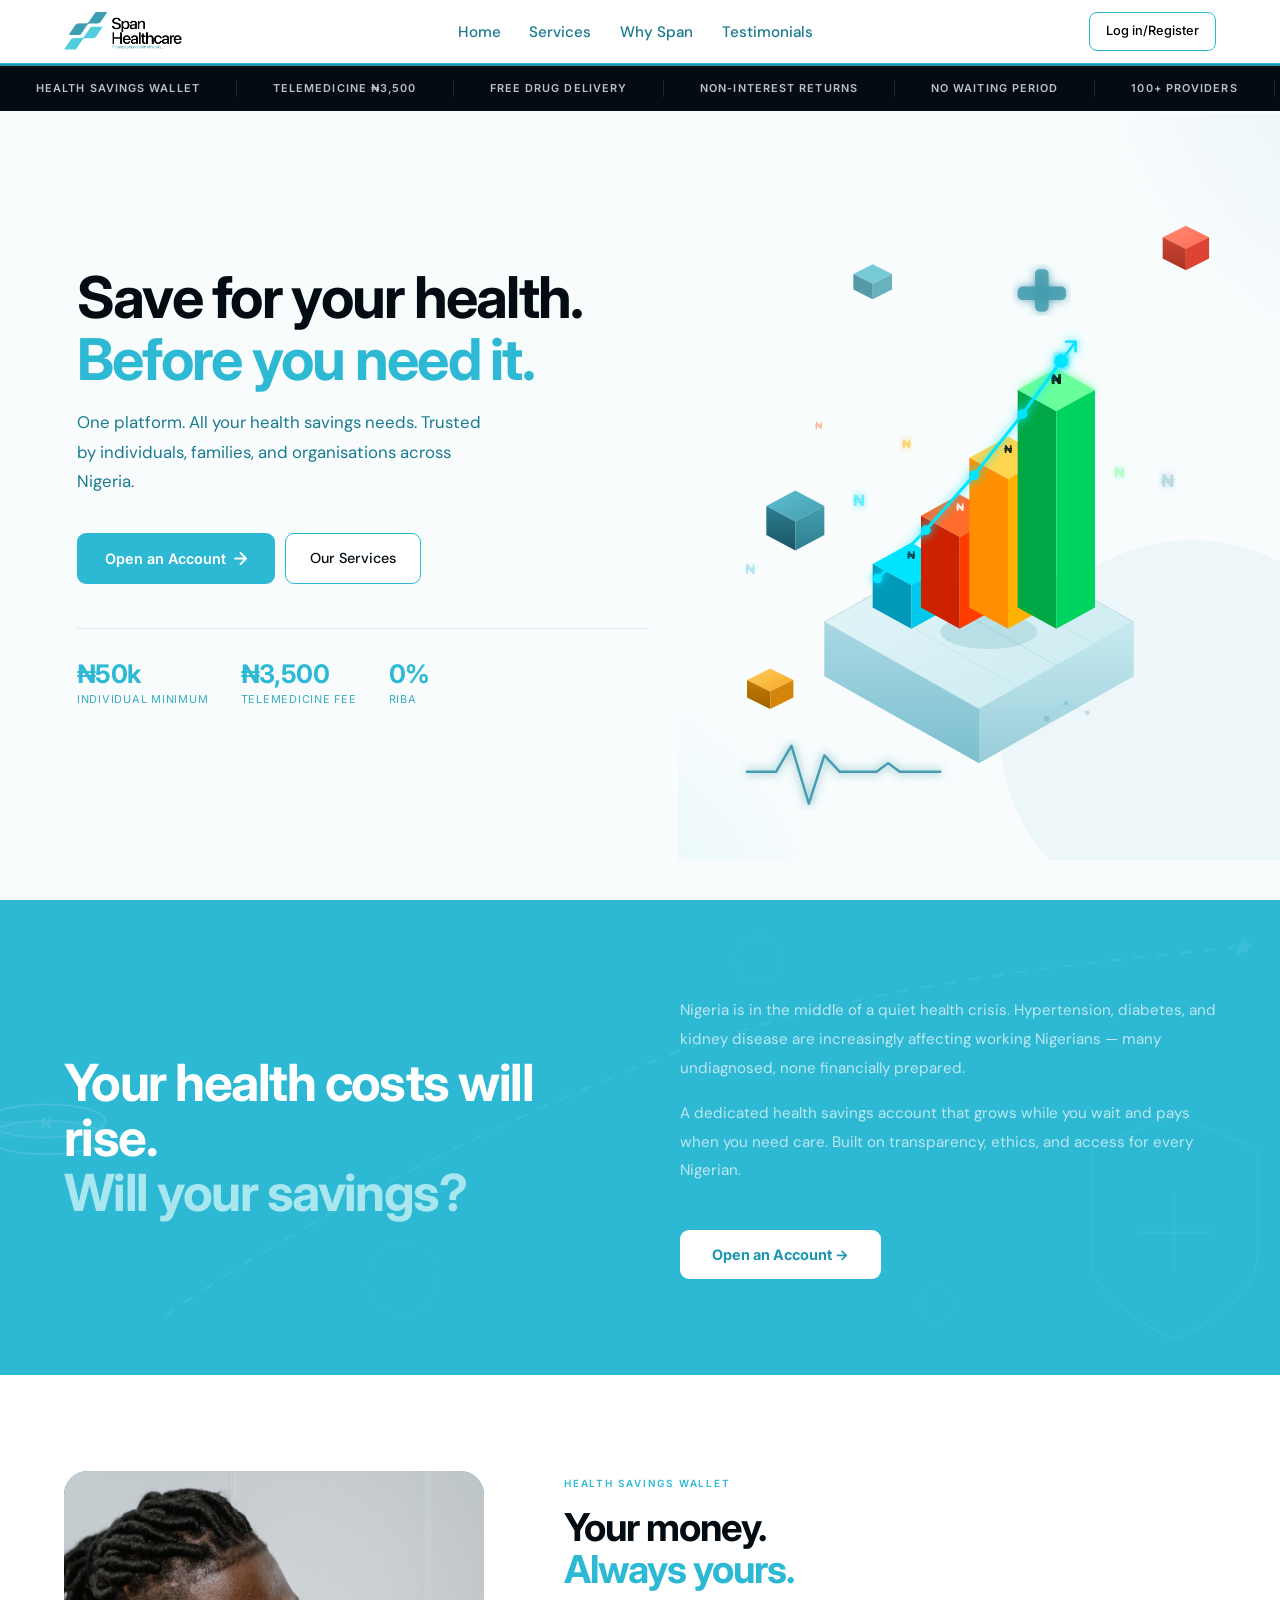
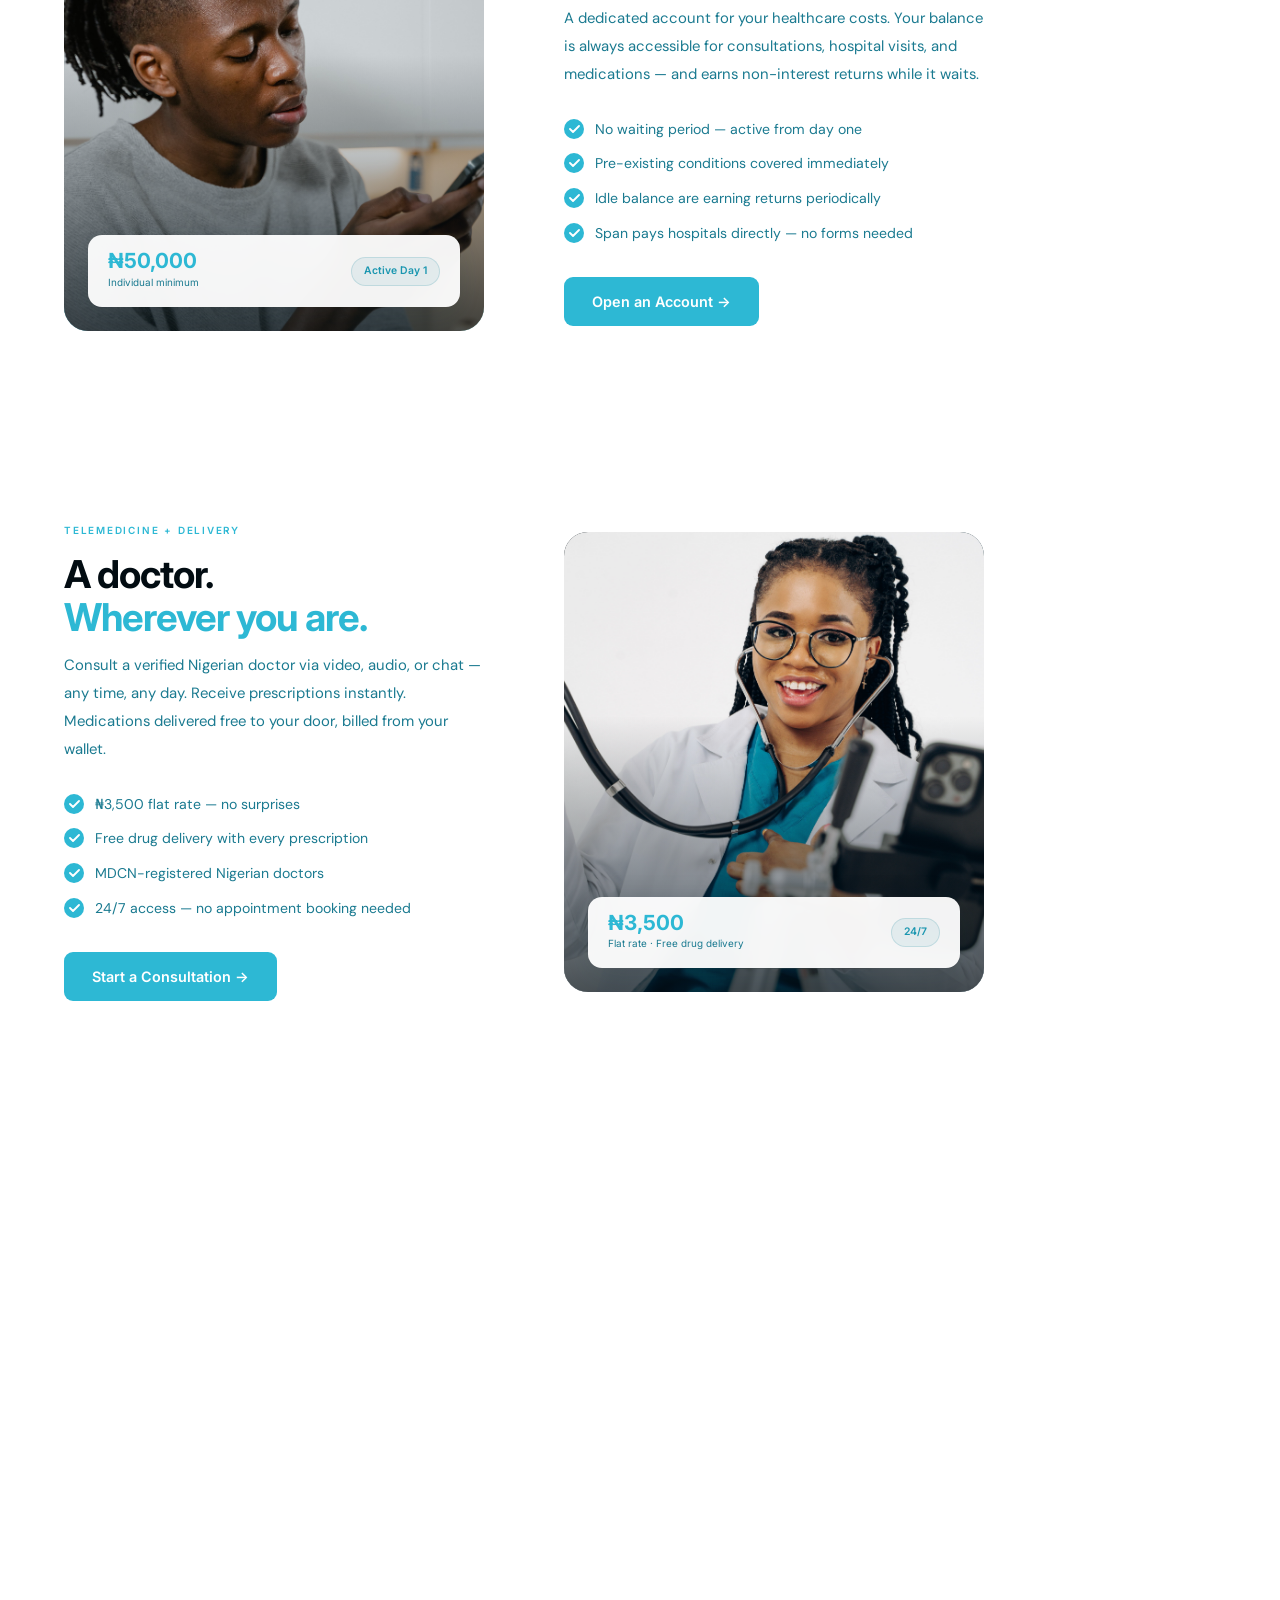
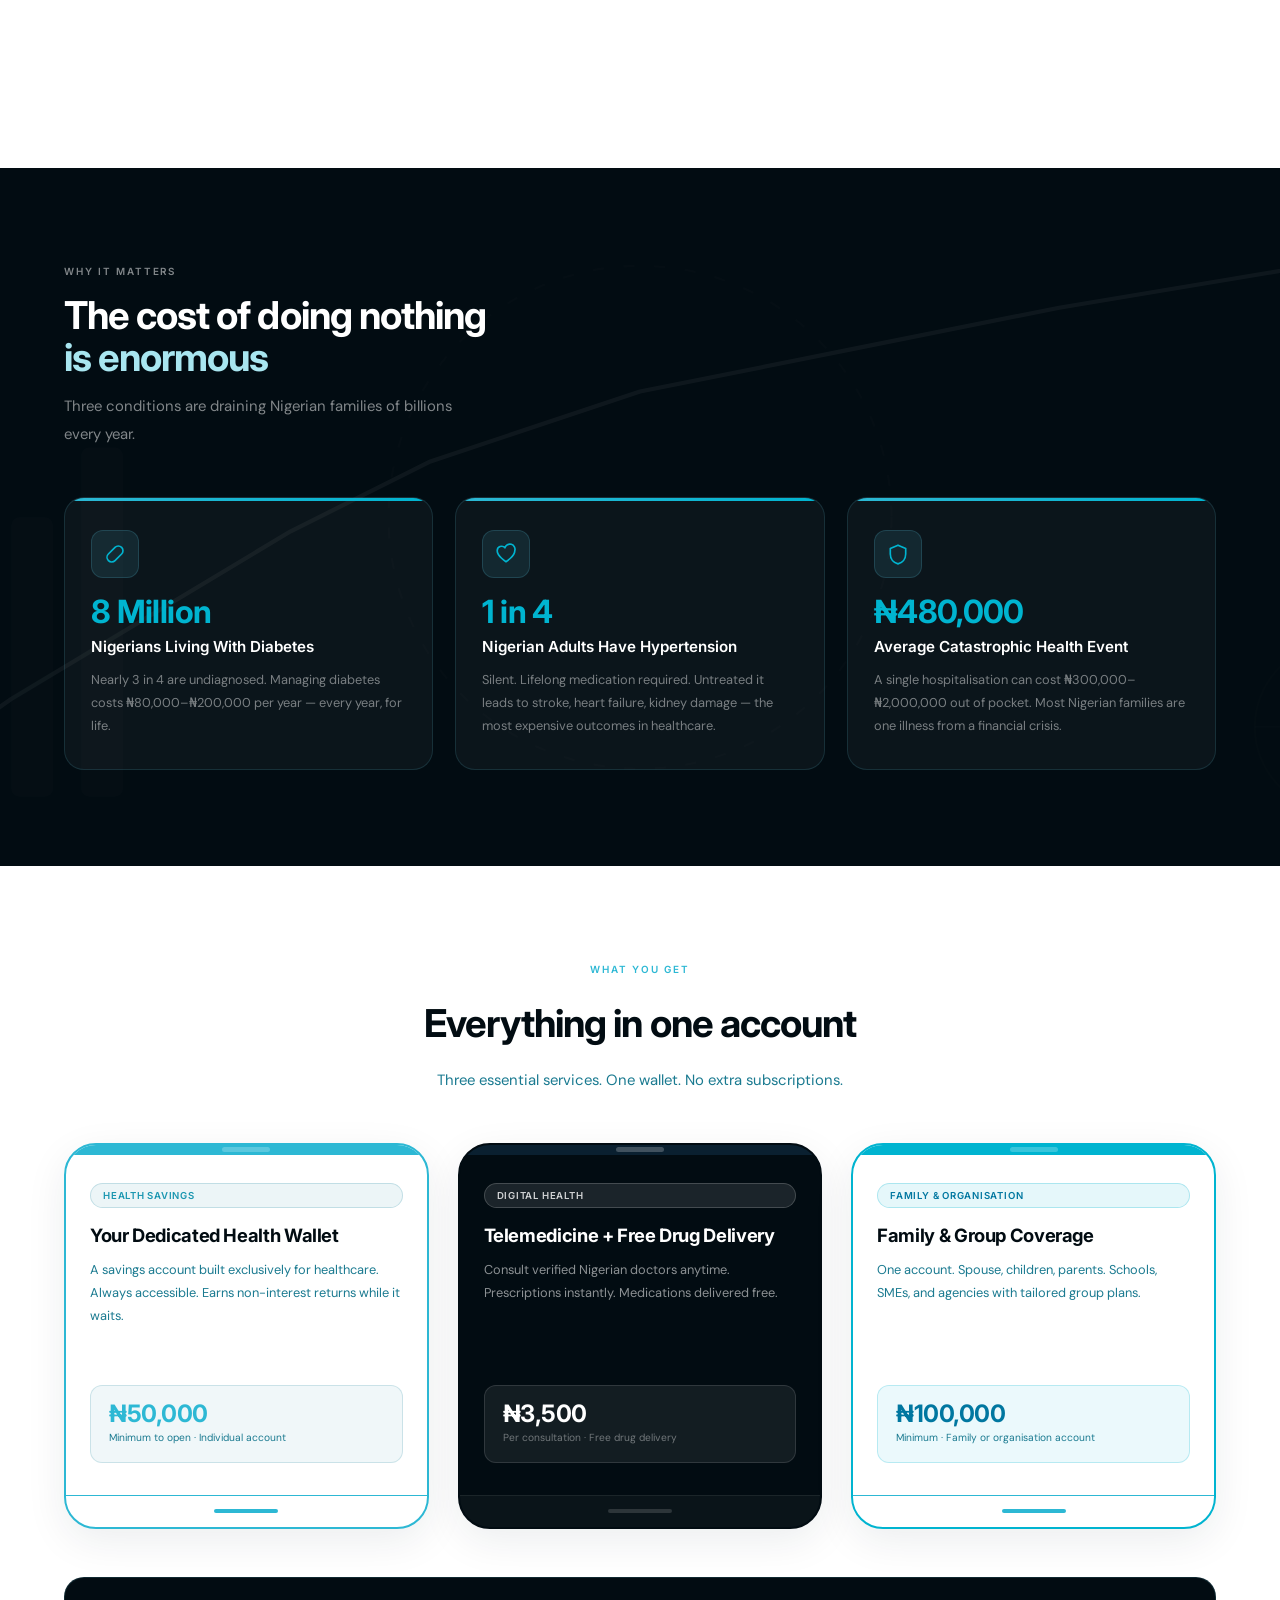
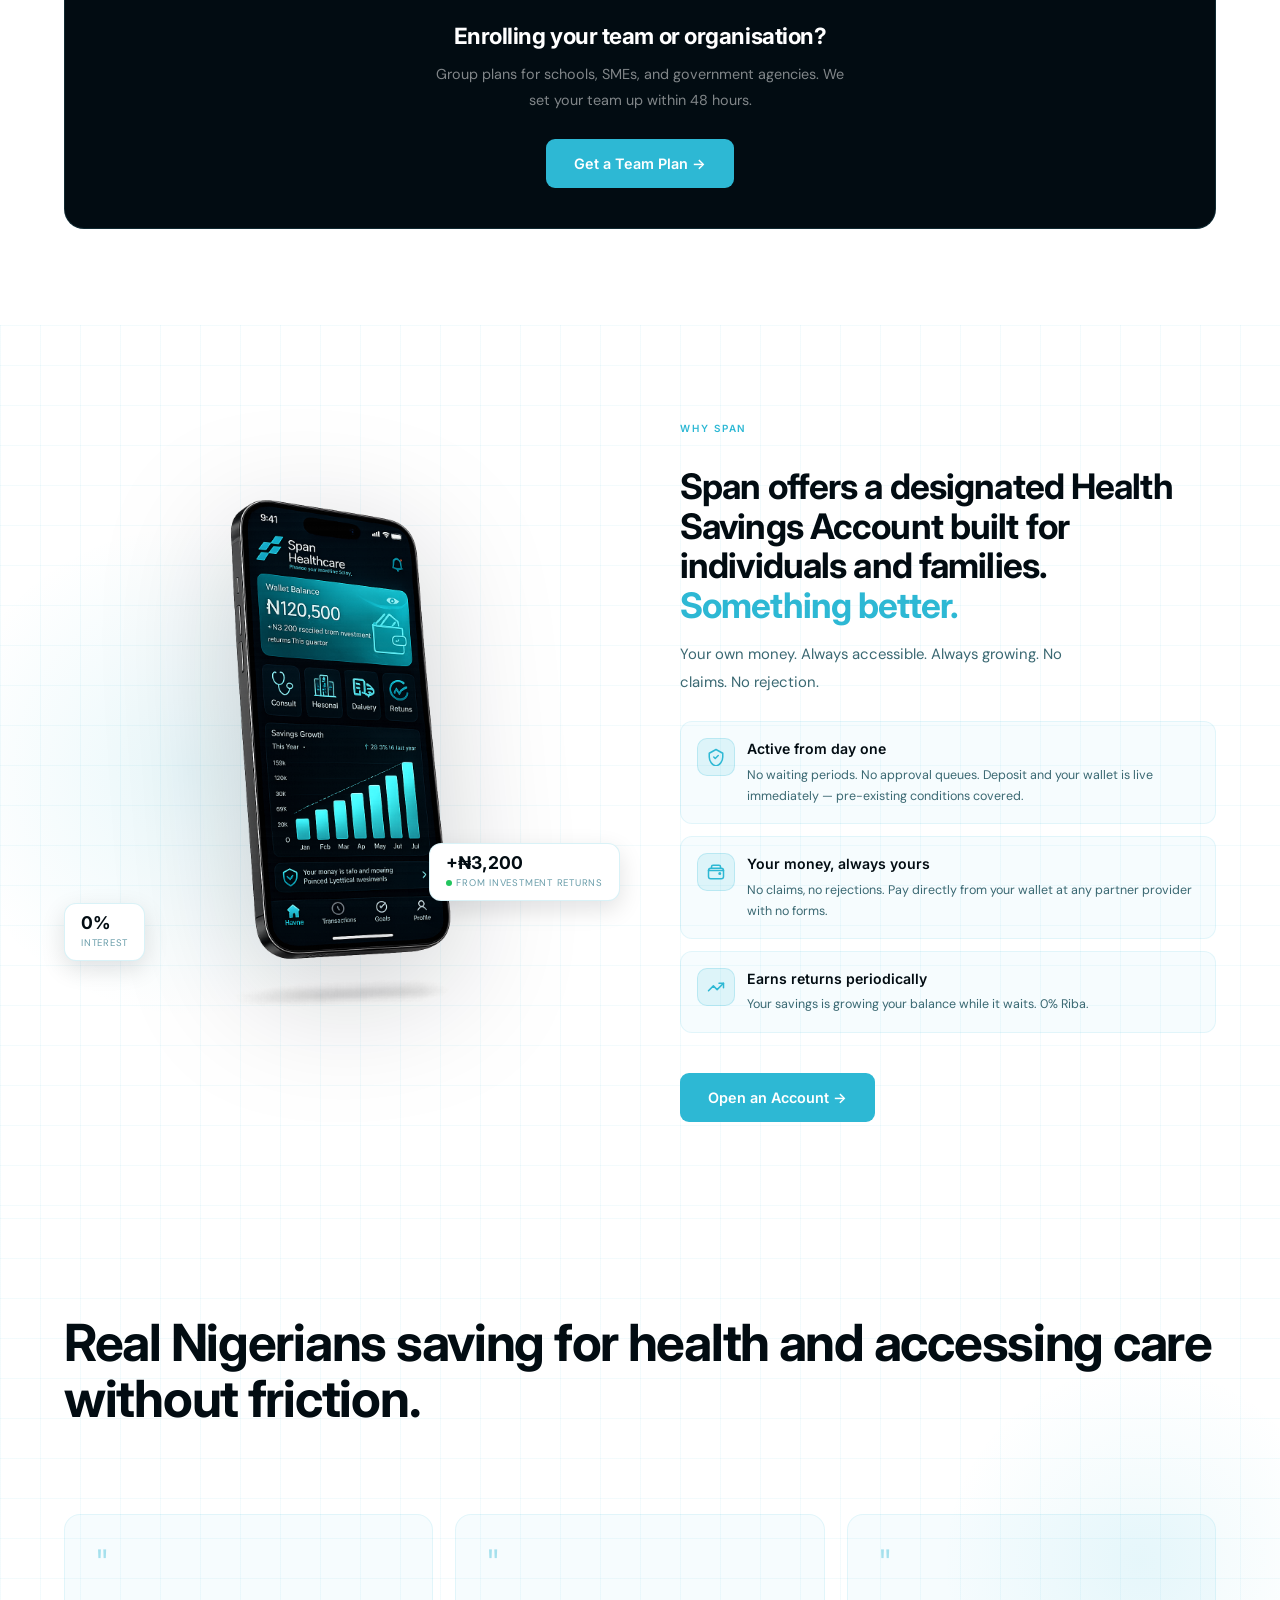
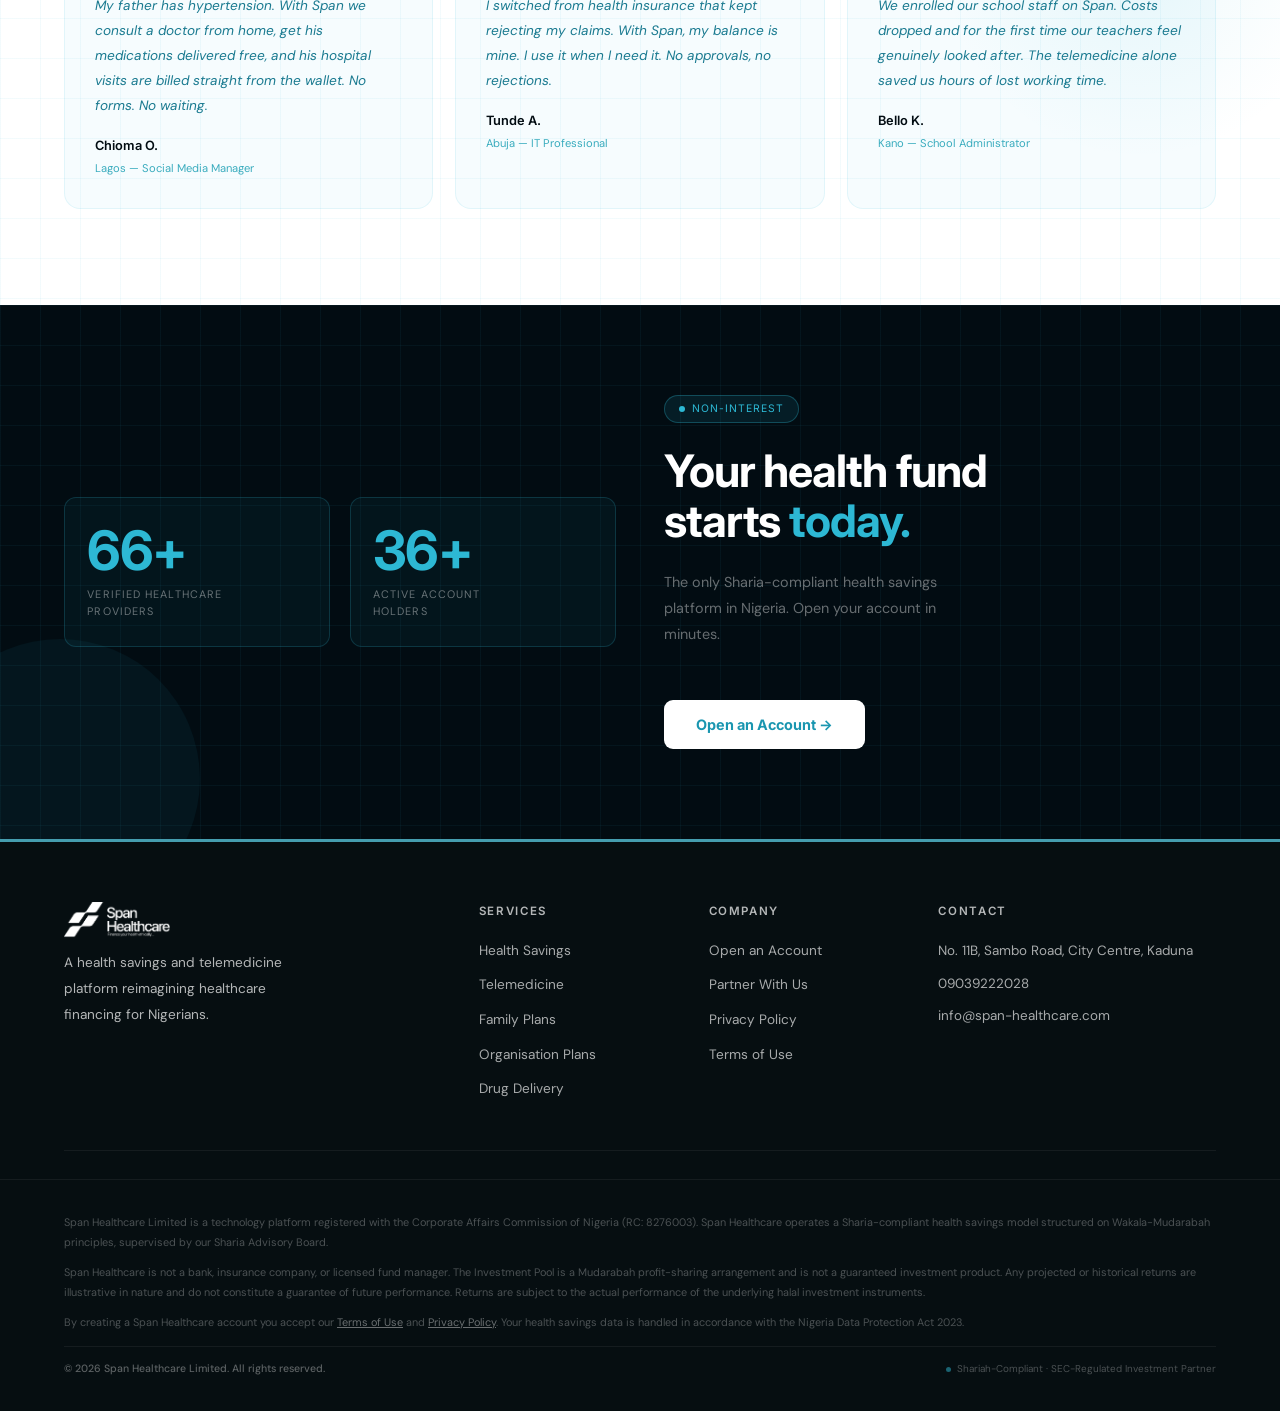
==== commit 1ea3fd6f: "Mobile view update" ====
--- a/index.html
+++ b/index.html
@@ -438,15 +438,61 @@
 
 /* ── RESPONSIVE ── */
 @media(max-width:900px){
-  .st-inner,.split-inner,.split-inner.rev{grid-template-columns:1fr;direction:ltr}
-  .art-tile{min-height:320px}
-  .d-grid,.ph-grid,.tg{grid-template-columns:1fr}
-  .cl-grid{grid-template-columns:1fr}
-  .f-grid{grid-template-columns:1fr 1fr}
-  .testi-hd{flex-direction:column;align-items:flex-start}
-  .hero-overlay{background:linear-gradient(90deg,rgba(248,252,253,.98) 0%,rgba(248,252,253,.95) 55%,rgba(248,252,253,.6) 100%)}
-}
-@media(max-width:560px){.f-grid{grid-template-columns:1fr}}
+  .hero{grid-template-columns:1fr;padding-right:6%}
+  .hero-right{display:none}
+  .hero-content{text-align:center}
+  .hero-btns{justify-content:center}
+  .hero-stats{justify-content:center}
+}
+
+@media(max-width:768px){
+  /* Center all hero text */
+  .hero{text-align:center;padding-left:5%;padding-right:5%}
+  .hero h1{font-size:clamp(2rem,10vw,3.2rem);text-align:center}
+  .hero-sub{text-align:center;margin:0 auto 2rem}
+  .hero-btns{justify-content:center}
+  .hero-stats{justify-content:center}
+
+  /* Hide the SVG art on mobile — no space for it */
+  .hero-art{display:none}
+  .hero-right{display:none}
+
+  /* Center section headings */
+  h1,h2,.sec-h,.clarity-h,.testi-big,.cta-h{text-align:center}
+  .hero-content{text-align:center;margin:0 auto}
+  .clarity-sub,.hero-sub,.oc-sub{text-align:center;margin:0 auto}
+  .clarity-notes .clarity-note{text-align:left}
+
+  /* Stack grids to single column */
+  .clarity-inner{grid-template-columns:1fr;gap:2rem}
+  .clarity-phone{display:none}
+  .cta-inner{grid-template-columns:1fr;gap:2rem}
+  .cta-counters{grid-template-columns:1fr 1fr}
+  .cta-right{align-items:center;text-align:center}
+  .cat-grid{grid-template-columns:1fr}
+  .apply-inner{grid-template-columns:1fr}
+  .form-row{grid-template-columns:1fr}
+  .f-grid{grid-template-columns:1fr;gap:2rem;text-align:center}
+
+  /* Statement section stack */
+  .od-main{grid-template-columns:1fr}
+  .od-left,.od-right{padding:32px 24px}
+  .od-left::after{display:none}
+
+  /* Footer */
+  .f-grid{grid-template-columns:1fr}
+  .fc h4,.f-contact{text-align:center}
+  .legal-bottom{flex-direction:column;text-align:center}
+}
+
+/* Burger toggle color fix */
+@media(max-width:768px){
+  .burger span{background:#020C12}
+  .burger:hover span{background:#2DB8D4}
+  .mmenu{background:#fff;border-top:2px solid rgba(45,184,212,.15)}
+  .mmenu a{color:#020C12;font-size:1rem;padding:14px 5%;border-bottom:1px solid rgba(45,184,212,.08)}
+  .mmenu a:hover{color:#2DB8D4}
+}
 ::-webkit-scrollbar{width:4px}::-webkit-scrollbar-track{background:#060e11}::-webkit-scrollbar-thumb{background:var(--teal);border-radius:2px}
 
 .legal{background:#060e11;border-top:1px solid rgba(255,255,255,.06);padding:32px 5%}
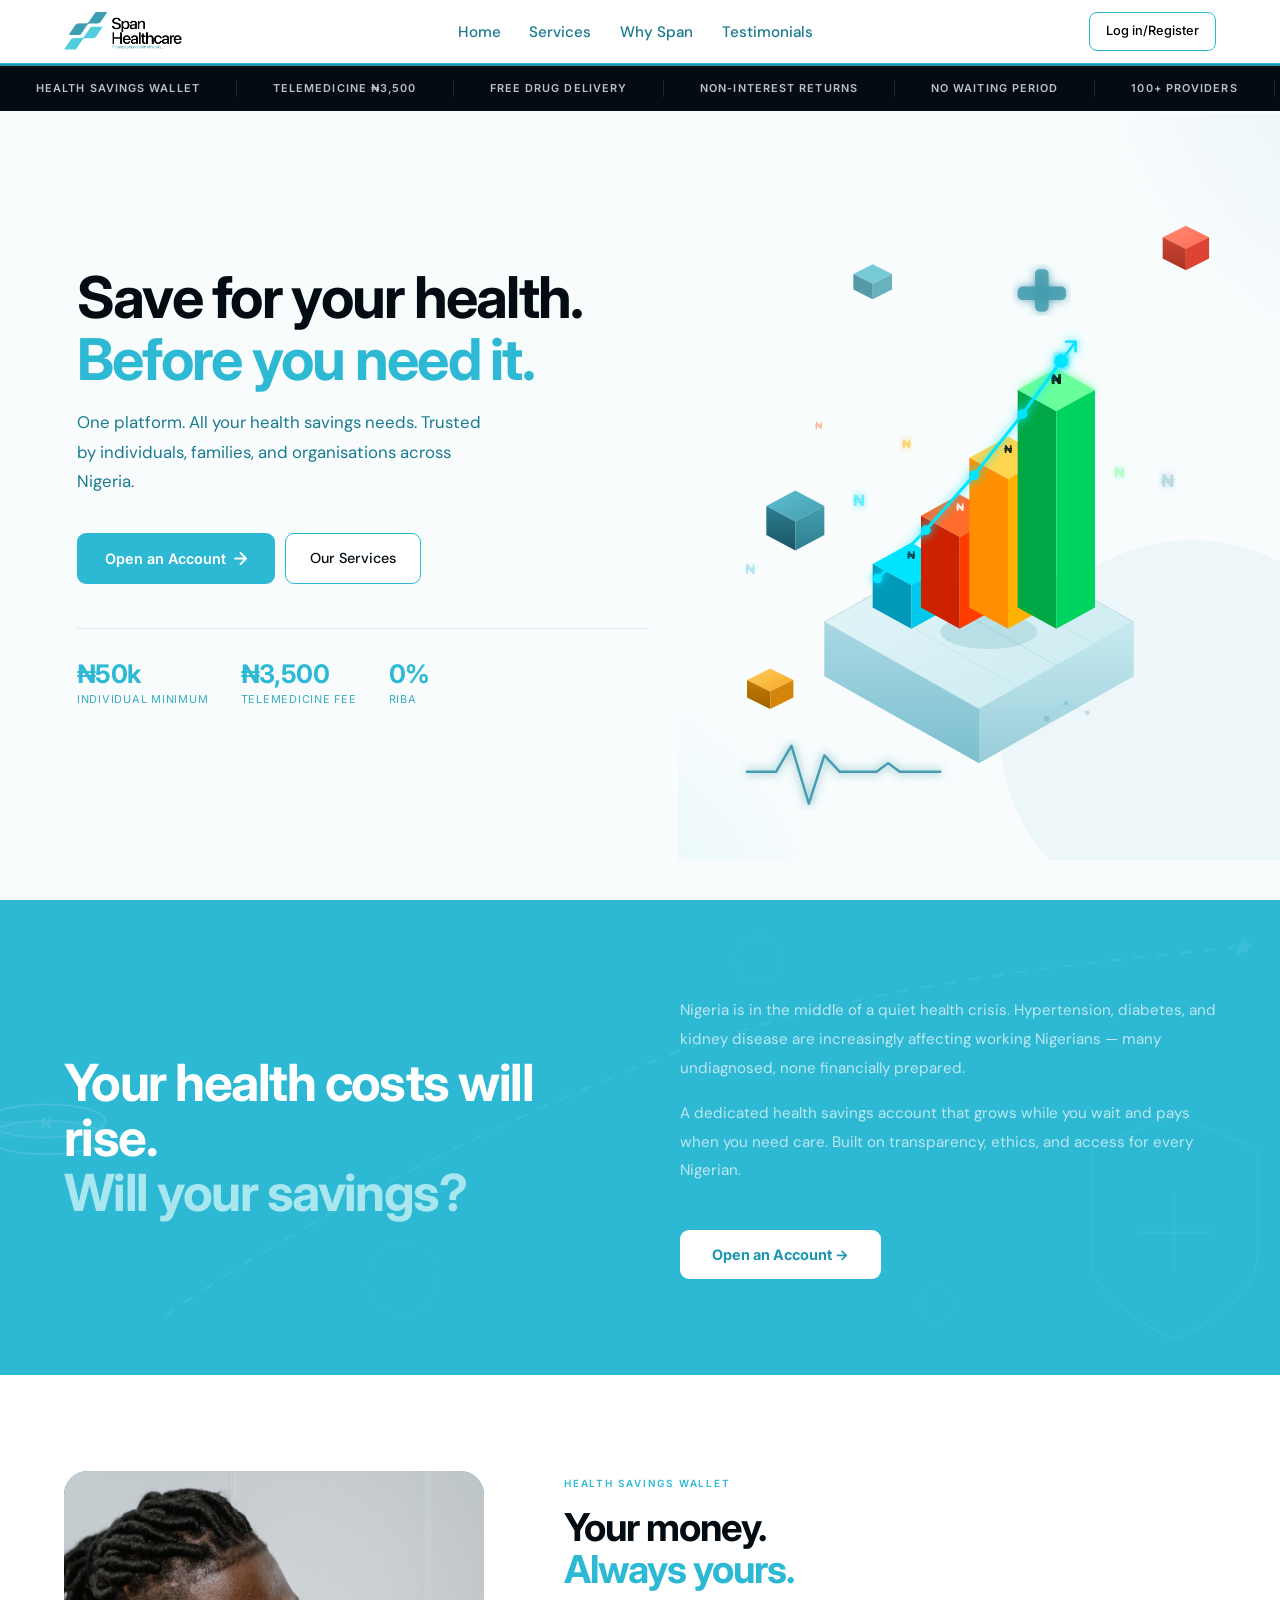
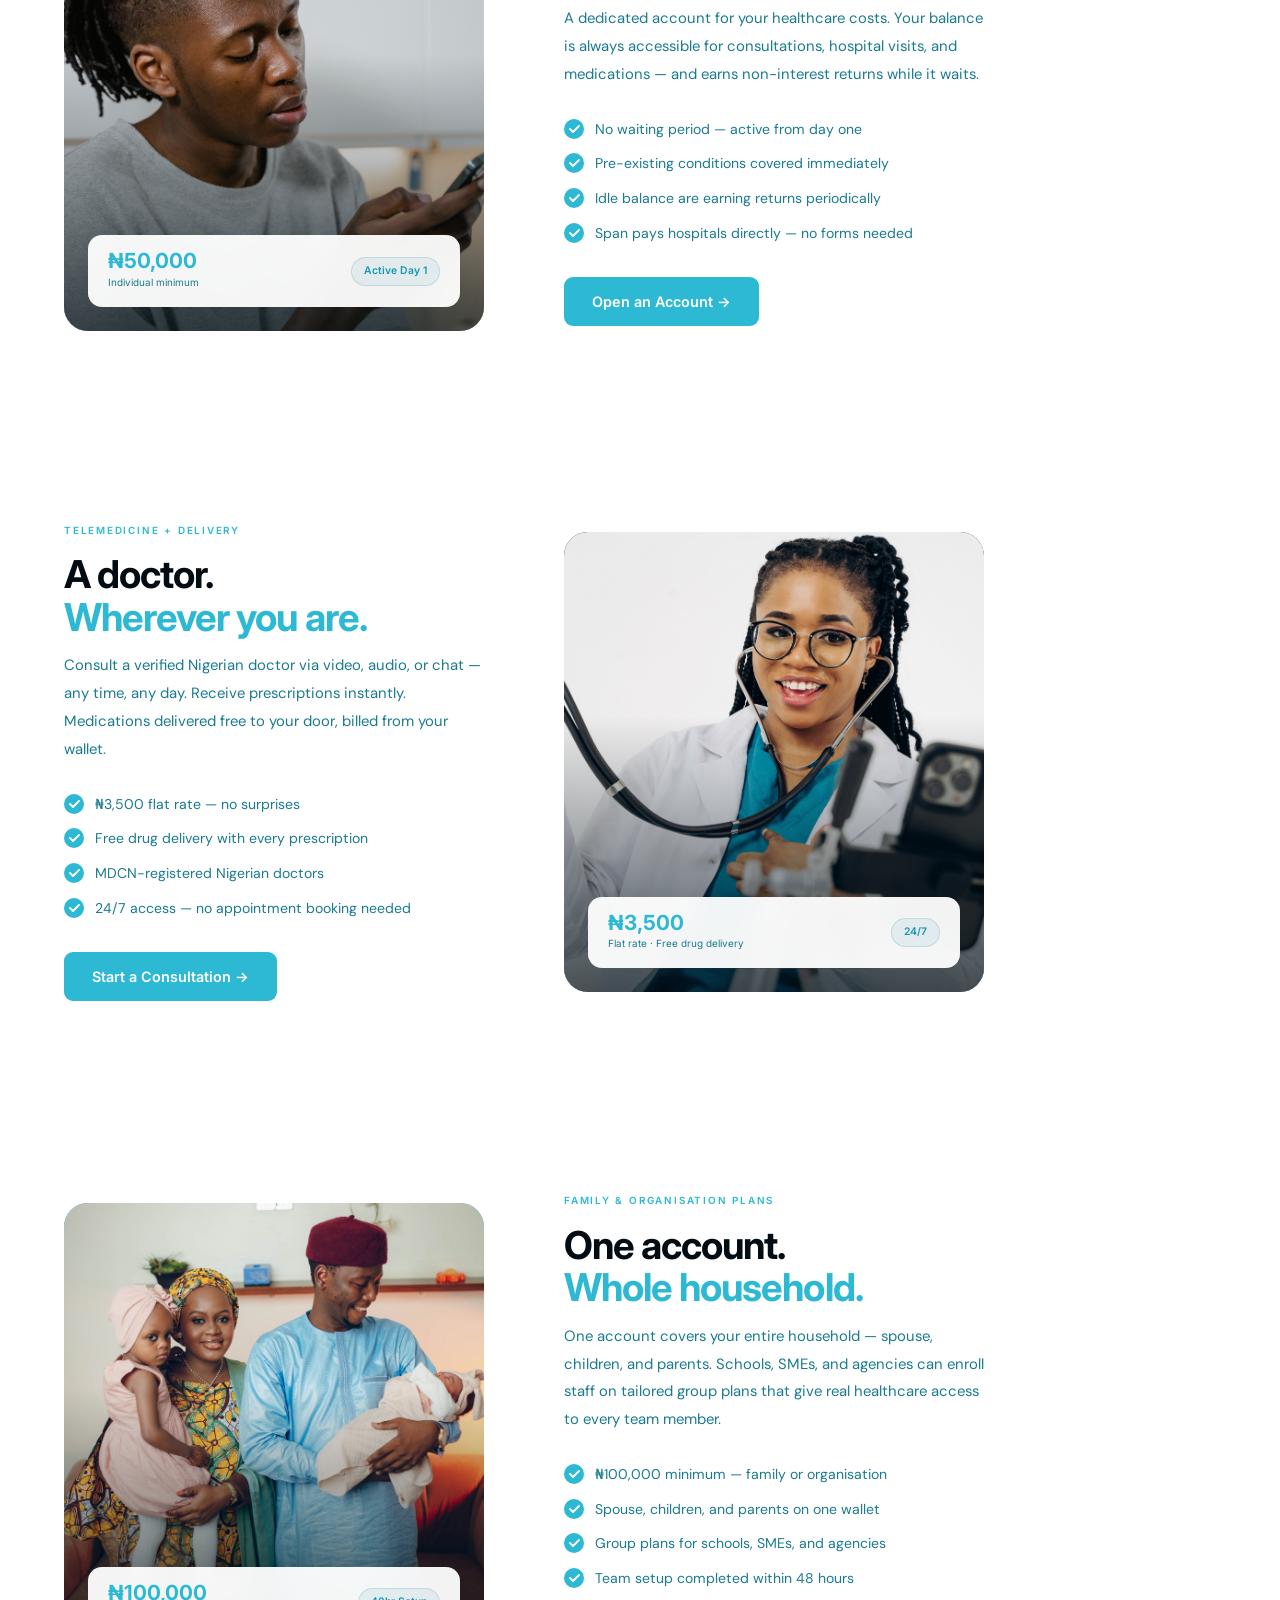
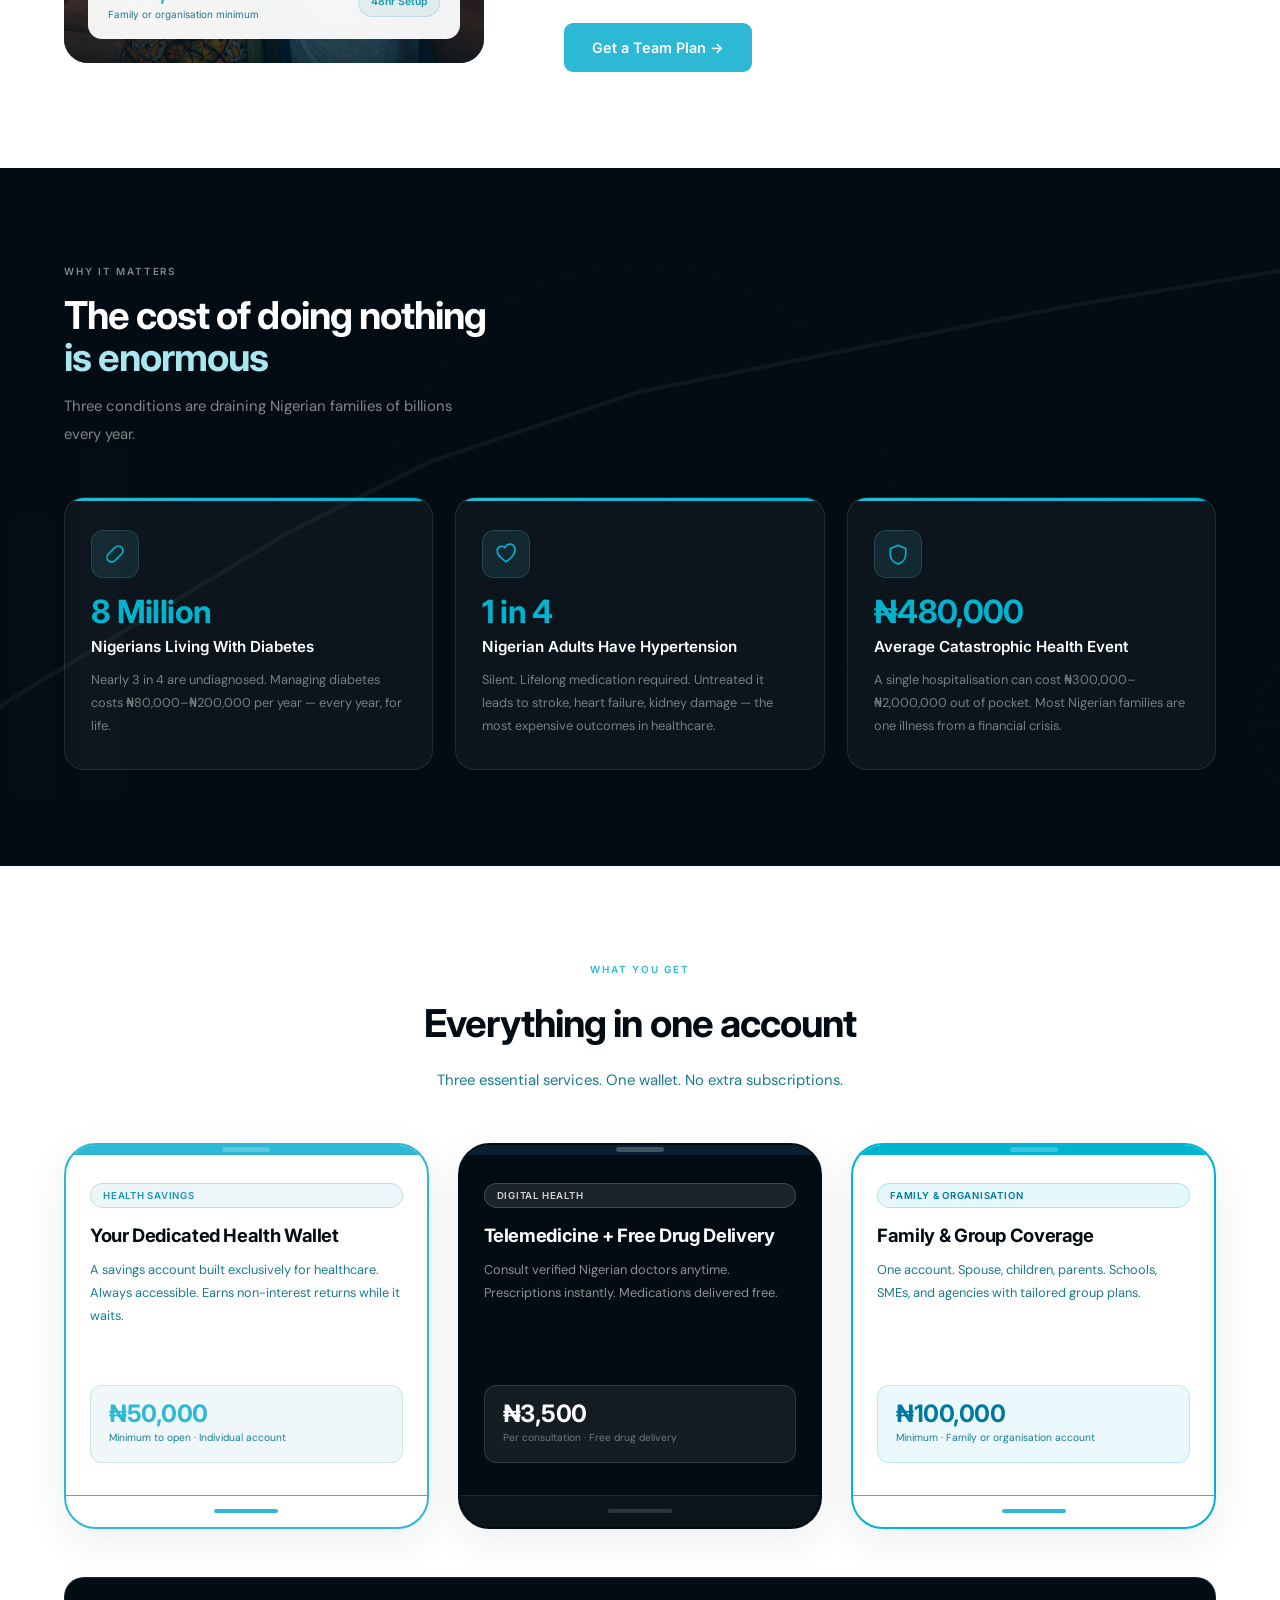
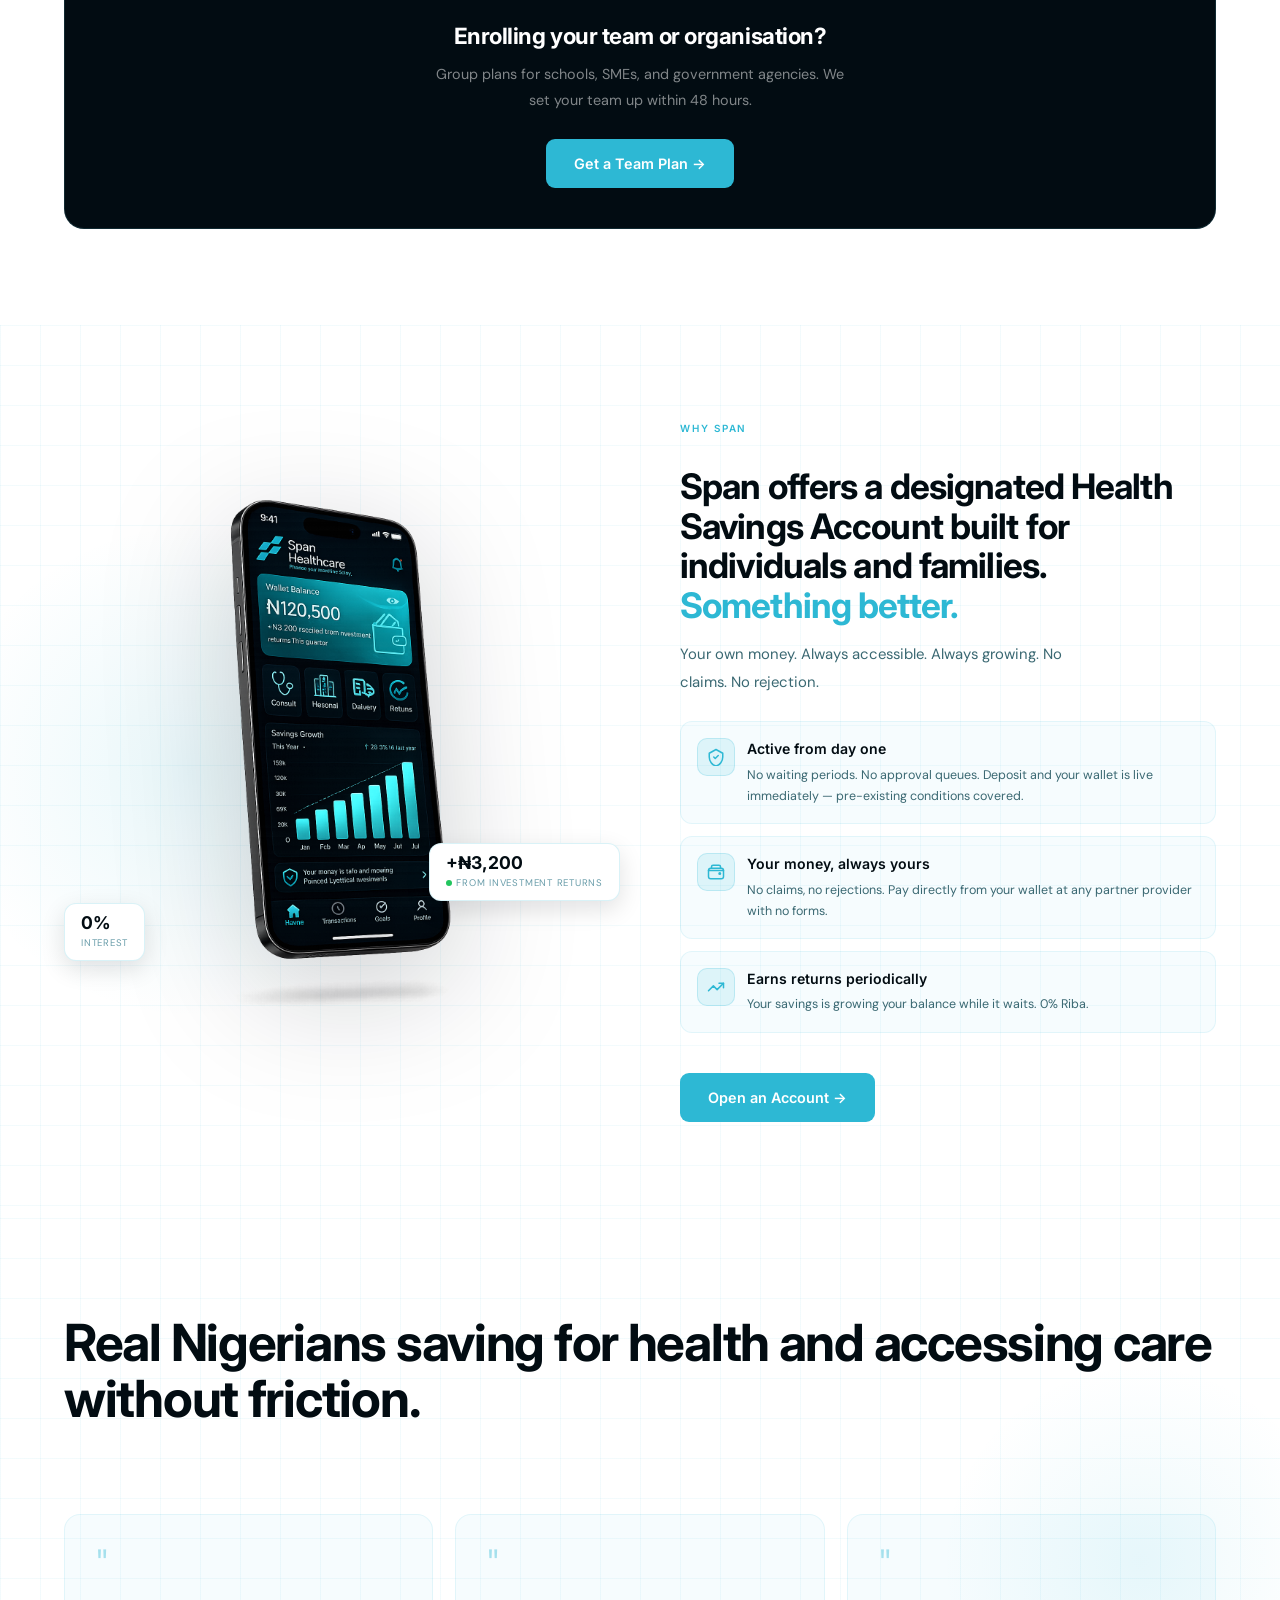
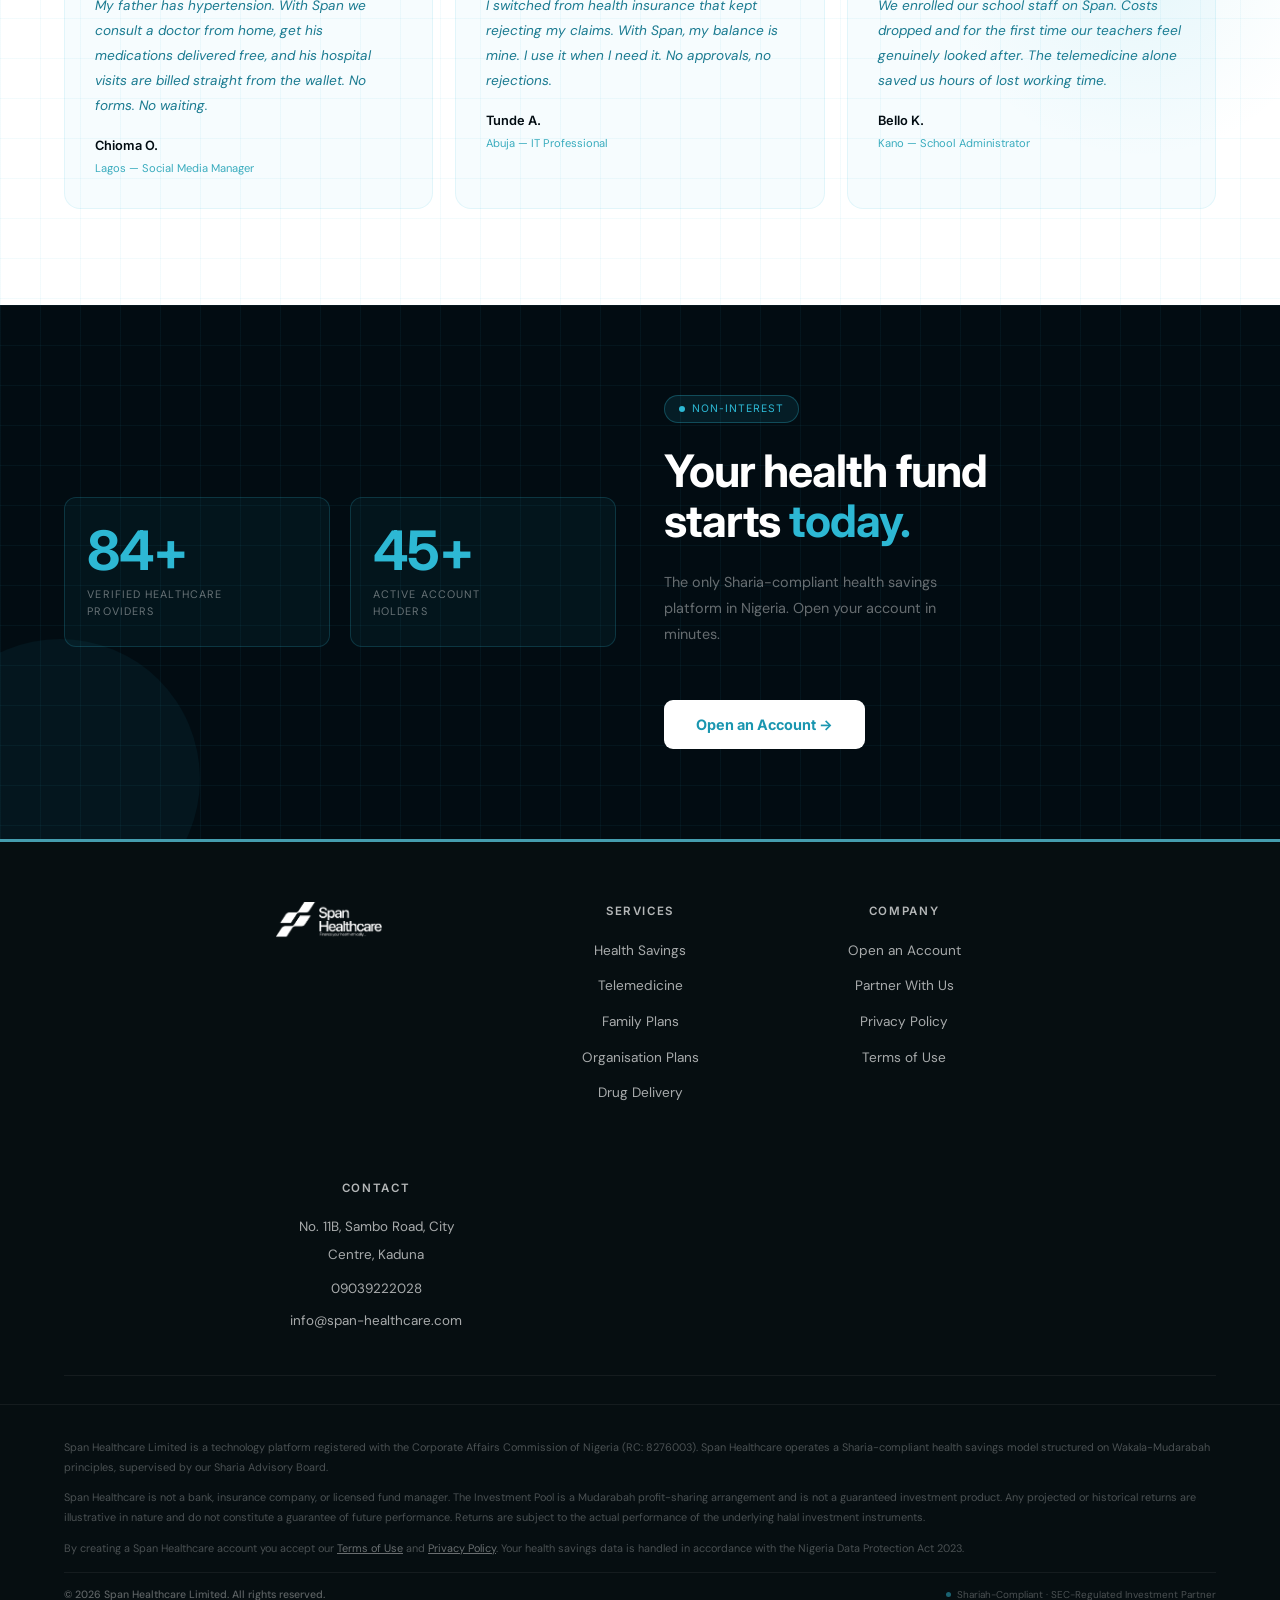
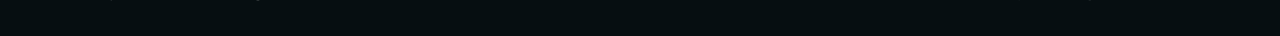
==== commit 08949862: "Mobile view edit" ====
--- a/index.html
+++ b/index.html
@@ -48,6 +48,93 @@
 .mmenu.open{display:flex}
 .mmenu a{display:block;padding:14px 0;font-size:.95rem;font-weight:500;color:var(--text);text-decoration:none;border-bottom:1px solid var(--border)}
 .mmenu .btn-cta{margin-top:1.2rem;text-align:center;display:block}
+
+.hero{
+  padding-top:122px;min-height:100vh;
+  position:relative;overflow:hidden;
+  background:#f8fcfd;
+  display:grid;grid-template-columns:1fr 1fr;
+  align-items:center;
+  padding-left:6%;padding-right:0;padding-bottom:40px;
+}
+.hero-left{position:relative;z-index:2;padding-right:5%}
+.hero-right{position:relative;z-index:1;height:100%;min-height:580px;display:flex;align-items:center;justify-content:center;overflow:hidden}
+
+/* ── HERO ART ANIMATIONS ── */
+@keyframes float-up{0%,100%{transform:translateY(0)}50%{transform:translateY(-18px)}}
+@keyframes float-down{0%,100%{transform:translateY(0)}50%{transform:translateY(14px)}}
+@keyframes orbit-spin{from{transform:rotate(0deg)}to{transform:rotate(360deg)}}
+@keyframes orbit-spin-r{from{transform:rotate(0deg)}to{transform:rotate(-360deg)}}
+@keyframes shield-pulse{0%,100%{opacity:.5;transform:scale(1)}50%{opacity:.75;transform:scale(1.04)}}
+@keyframes bar1{0%{transform:scaleY(0);opacity:0}100%{transform:scaleY(1);opacity:1}}
+@keyframes heartbeat{0%{stroke-dashoffset:600}60%{stroke-dashoffset:0}80%{stroke-dashoffset:0;opacity:1}100%{stroke-dashoffset:0;opacity:1}}
+@keyframes draw-stem{0%{stroke-dashoffset:300;opacity:0}100%{stroke-dashoffset:0;opacity:.7}}
+@keyframes glow-pulse{0%,100%{filter:drop-shadow(0 0 4px rgba(0,194,217,.35))}50%{filter:drop-shadow(0 0 18px rgba(0,240,255,.85))}}
+@keyframes naira-drift{0%,100%{opacity:.2;transform:translateY(0)}50%{opacity:.45;transform:translateY(-10px)}}
+@keyframes fade-in-up{0%{opacity:0;transform:translateY(20px)}100%{opacity:1;transform:translateY(0)}}
+@keyframes coin-roll{0%{transform:translate(-150px,760px) rotate(0deg)}100%{transform:translate(750px,760px) rotate(720deg)}}
+@keyframes blink{0%,100%{opacity:1}50%{opacity:.2}}
+
+.art-coins{animation:float-up 4s ease-in-out infinite}
+.art-plant-stem{stroke-dasharray:300;stroke-dashoffset:300;animation:draw-stem 2.5s ease forwards 0.5s}
+.art-orbit1{transform-origin:300px 440px;animation:orbit-spin 18s linear infinite}
+.art-orbit2{transform-origin:300px 440px;animation:orbit-spin-r 12s linear infinite}
+.art-shield{animation:shield-pulse 3s ease-in-out infinite}
+.art-heartbeat{stroke-dasharray:600;stroke-dashoffset:600;animation:heartbeat 2.2s ease forwards 1s,glow-pulse 2s ease-in-out infinite 3s}
+.art-bar1{transform-origin:bottom;transform:scaleY(0);animation:bar1 1s cubic-bezier(.34,1.56,.64,1) forwards 1.2s}
+.art-bar2{transform-origin:bottom;transform:scaleY(0);animation:bar1 1s cubic-bezier(.34,1.56,.64,1) forwards 1.4s}
+.art-bar3{transform-origin:bottom;transform:scaleY(0);animation:bar1 1s cubic-bezier(.34,1.56,.64,1) forwards 1.6s}
+.art-bar4{transform-origin:bottom;transform:scaleY(0);animation:bar1 1s cubic-bezier(.34,1.56,.64,1) forwards 1.8s}
+.art-bar5{transform-origin:bottom;transform:scaleY(0);animation:bar1 1s cubic-bezier(.34,1.56,.64,1) forwards 2s}
+.art-steth{animation:glow-pulse 3s ease-in-out infinite 0.5s}
+.art-naira1{animation:naira-drift 5s ease-in-out infinite}
+.art-naira2{animation:naira-drift 6s ease-in-out infinite 1s}
+.art-naira3{animation:naira-drift 4.5s ease-in-out infinite 2s}
+.art-wallet{animation:float-down 5s ease-in-out infinite}
+.art-figure{animation:glow-pulse 4s ease-in-out infinite}
+
+.cta{background:#020C12;padding:90px 5%;position:relative;overflow:hidden}
+.cta::before{content:'';position:absolute;inset:0;background-image:linear-gradient(rgba(45,184,212,.06) 1px,transparent 1px),linear-gradient(90deg,rgba(45,184,212,.06) 1px,transparent 1px);background-size:40px 40px;pointer-events:none}
+.cta::after{content:'';position:absolute;bottom:-80px;left:-80px;width:280px;height:280px;border-radius:50%;background:rgba(45,184,212,.06);pointer-events:none}
+.cta-inner{display:grid;grid-template-columns:1fr 1fr;gap:3rem;align-items:center;position:relative;z-index:1}
+.cta-counters{display:grid;grid-template-columns:1fr 1fr;gap:1.2rem}
+.c-box{padding:1.6rem 1.4rem;border:0.5px solid rgba(45,184,212,.2);border-radius:12px;background:rgba(45,184,212,.05)}
+.c-val{font-size:3.4rem;font-weight:700;color:var(--teal);line-height:1;letter-spacing:-.03em;font-family:'Inter',sans-serif}
+.c-lbl{font-size:.68rem;color:rgba(255,255,255,.4);text-transform:uppercase;letter-spacing:.1em;margin-top:8px;line-height:1.6}
+.cta-right{display:flex;flex-direction:column;align-items:flex-start;gap:1.5rem}
+.halal-tag{display:inline-flex;align-items:center;gap:7px;padding:5px 14px;border-radius:20px;background:rgba(45,184,212,.1);border:0.5px solid rgba(45,184,212,.3);font-size:.65rem;color:var(--teal);letter-spacing:.1em;text-transform:uppercase;font-family:'Inter',sans-serif}
+.hdot{width:6px;height:6px;border-radius:50%;background:var(--teal);animation:blink 2s infinite;flex-shrink:0}
+.cta-h{font-family:'Inter',sans-serif;font-size:clamp(1.8rem,3.5vw,2.8rem);font-weight:700;color:#fff;line-height:1.1;letter-spacing:-.025em;margin:0}
+.cta-h em{font-style:normal;color:var(--teal)}
+.cta-sub{font-size:.9rem;color:rgba(255,255,255,.4);line-height:1.8;max-width:320px;margin:0}
+.btn-cw{display:inline-flex;align-items:center;gap:8px;padding:13px 28px;background:var(--teal);color:#020C12;border-radius:9px;font-size:.9rem;font-weight:700;text-decoration:none;font-family:'Inter',sans-serif;transition:all .2s}
+.btn-cw:hover{background:var(--teal-d)}
+@keyframes blink{0%,100%{opacity:1}50%{opacity:.2}}
+
+footer{background:#060e11;padding:60px 5% 28px;border-top:3px solid #459DAF;--teal:#459DAF;--teal-d:#2d7f91;--teal-l:#5bbfcf;--teal-xl:#98B7B9;--light:#6A9DAA;--border:#2a5a66}
+.f-grid{display:grid;grid-template-columns:repeat(3,200px);justify-content:center;gap:4rem;padding-bottom:40px;border-bottom:1px solid rgba(255,255,255,.06)}
+.f-brand{font-family:'Inter',sans-serif;font-size:.92rem;font-weight:600;color:#5bbfcf;display:flex;align-items:center;gap:9px}
+.f-desc{font-size:.85rem;color:rgba(255,255,255,.7);line-height:1.88;max-width:220px;margin-top:12px;font-family:'DM Sans',sans-serif}
+.fc h4{font-family:'Inter',sans-serif;font-size:.72rem;font-weight:600;letter-spacing:.14em;text-transform:uppercase;color:rgba(255,255,255,.7);margin-bottom:16px;text-align:center}
+.fc ul{list-style:none;text-align:center}
+.fc li{margin-bottom:10px}
+.fc a{font-size:.85rem;color:rgba(255,255,255,.65);text-decoration:none;transition:color .2s;font-family:'DM Sans',sans-serif}
+.fc a:hover{color:#5bbfcf}
+.f-contact{font-size:.84rem;color:rgba(255,255,255,.65);line-height:2.1;font-family:'DM Sans',sans-serif;text-align:center}
+.f-bot{display:flex;justify-content:space-between;align-items:center;padding-top:20px;flex-wrap:wrap;gap:.5rem}
+.f-bot p{font-size:.64rem;color:rgba(255,255,255,.55);font-family:'DM Sans',sans-serif}
+.f-halal{font-size:.62rem;color:rgba(255,255,255,.55);display:flex;align-items:center;gap:7px;font-family:'DM Sans',sans-serif}
+.legal{background:#060e11;border-top:1px solid rgba(255,255,255,.06);padding:32px 5%}
+.legal-text{display:flex;flex-direction:column;gap:10px}
+.legal-text p{font-size:.68rem;color:rgba(255,255,255,.55);line-height:1.85;font-family:'DM Sans',sans-serif}
+.legal-text a{color:rgba(255,255,255,.4);text-decoration:underline;transition:color .2s}
+.legal-text a:hover{color:#5bbfcf}
+.legal-badges{color:rgba(255,255,255,.45)!important;font-size:.62rem!important}
+.legal-copy{color:rgba(255,255,255,.6)!important;font-size:.66rem!important;font-weight:500}
+.legal-bottom{display:flex;justify-content:space-between;align-items:center;padding-top:12px;border-top:1px solid rgba(255,255,255,.06);margin-top:4px;flex-wrap:wrap;gap:.5rem}
+.legal-halal{font-size:.62rem;color:rgba(255,255,255,.55);font-family:'DM Sans',sans-serif;display:flex;align-items:center;gap:6px}
+.legal-halal::before{content:'';width:5px;height:5px;border-radius:50%;background:#459DAF;opacity:.5}
+
 @media(max-width:820px){.nav-links{display:none}.burger{display:flex}}
 
 /* ══════════════════════════════════════════════
@@ -293,206 +380,127 @@
 .cn-ico{width:38px;height:38px;border-radius:10px;background:rgba(45,184,212,.12);border:1px solid rgba(45,184,212,.2);display:flex;align-items:center;justify-content:center;font-size:16px;flex-shrink:0}
 .cn-title{font-size:.88rem;font-weight:600;color:#020C12;margin-bottom:4px;font-family:'Inter',sans-serif}
 .cn-text{font-size:.78rem;color:#3A6872;line-height:1.7;font-family:'DM Sans',sans-serif}
+
 @media(max-width:900px){
+  .hero{grid-template-columns:1fr;padding-right:5%;text-align:center}
+  .hero-content{text-align:center;margin:0 auto}
+  .hero-btns{justify-content:center}
+  .hero-stats{justify-content:center}
   .clarity-inner{grid-template-columns:1fr}
   .clarity-phone{display:none}
-}
-/* ── PARTNERS ── */
-.partners{background:var(--cream);padding:48px 5%;border-top:1px solid var(--border);text-align:center}
-.p-lbl{font-size:.62rem;font-weight:600;color:var(--light);letter-spacing:.18em;text-transform:uppercase;margin-bottom:1.8rem;font-family:'Inter',sans-serif}
-.p-row{display:flex;align-items:center;justify-content:center;gap:2rem;flex-wrap:wrap}
-.p-item{font-family:'Inter',sans-serif;font-size:.8rem;font-weight:600;color:var(--light);padding:10px 20px;border:1.5px solid var(--border);border-radius:9px;background:#fff;transition:all .25s}
-.p-item:hover{border-color:var(--teal);color:var(--teal)}
-.p-item img{height:36px;width:auto;object-fit:contain;opacity:.5;display:block;transition:all .25s}
-.p-item:hover img{opacity:.9}
-
-/* ── CTA ── */
-.cta{background:#020C12;padding:90px 5%;position:relative;overflow:hidden}
-.cta::before{content:'';position:absolute;inset:0;background-image:linear-gradient(rgba(45,184,212,.06) 1px,transparent 1px),linear-gradient(90deg,rgba(45,184,212,.06) 1px,transparent 1px);background-size:40px 40px;pointer-events:none}
-.cta::after{content:'';position:absolute;bottom:-80px;left:-80px;width:280px;height:280px;border-radius:50%;background:rgba(45,184,212,.06);pointer-events:none}
-.cta-inner{display:grid;grid-template-columns:1fr 1fr;gap:3rem;align-items:center;position:relative;z-index:1}
-.cta-counters{display:grid;grid-template-columns:1fr 1fr;gap:1.2rem}
-.c-box{padding:1.6rem 1.4rem;border:0.5px solid rgba(45,184,212,.2);border-radius:12px;background:rgba(45,184,212,.05)}
-.c-val{font-size:3.4rem;font-weight:700;color:var(--teal);line-height:1;letter-spacing:-.03em;font-family:'Inter',sans-serif}
-.c-lbl{font-size:.68rem;color:rgba(255,255,255,.4);text-transform:uppercase;letter-spacing:.1em;margin-top:8px;line-height:1.6}
-.cta-right{display:flex;flex-direction:column;align-items:flex-start;gap:1.5rem}
-.halal-tag{display:inline-flex;align-items:center;gap:7px;padding:5px 14px;border-radius:20px;background:rgba(45,184,212,.1);border:0.5px solid rgba(45,184,212,.3);font-size:.65rem;color:var(--teal);letter-spacing:.1em;text-transform:uppercase;font-family:'Inter',sans-serif}
-.hdot{width:6px;height:6px;border-radius:50%;background:var(--teal);animation:blink 2s infinite;flex-shrink:0}
-.cta-h{font-family:'Inter',sans-serif;font-size:clamp(1.8rem,3.5vw,2.8rem);font-weight:700;color:#fff;line-height:1.1;letter-spacing:-.025em;margin:0}
-.cta-h em{font-style:normal;color:var(--teal)}
-.cta-sub{font-size:.9rem;color:rgba(255,255,255,.4);line-height:1.8;max-width:320px;margin:0}
-
-/* ── FOOTER ── */
-footer{
-  background:#060e11;padding:60px 5% 28px;
-  border-top:3px solid #459DAF;
-  --teal:#459DAF;
-  --teal-d:#2d7f91;
-  --teal-l:#5bbfcf;
-  --teal-xl:#98B7B9;
-  --light:#6A9DAA;
-  --border:#2a5a66;
-}
-.f-grid{display:grid;grid-template-columns:2fr 1fr 1fr 1.5fr;gap:2.8rem;padding-bottom:40px;border-bottom:1px solid rgba(255,255,255,.06)}
-.f-brand{font-family:'Inter',sans-serif;font-size:.92rem;font-weight:600;color:var(--teal-xl);display:flex;align-items:center;gap:9px}
-.f-desc{font-size:.85rem;color:rgba(255,255,255,.7);line-height:1.88;max-width:220px;margin-top:12px;font-family:'DM Sans',sans-serif}
-.fc h4{font-family:'Inter',sans-serif;font-size:.72rem;font-weight:600;letter-spacing:.14em;text-transform:uppercase;color:rgba(255,255,255,.7);margin-bottom:16px}
-.fc ul{list-style:none}
-.fc li{margin-bottom:9px}
-.fc a{font-size:.85rem;color:rgba(255,255,255,.65);text-decoration:none;transition:color .2s;font-family:'DM Sans',sans-serif}
-.fc a:hover{color:var(--teal-xl)}
-.f-contact{font-size:.84rem;color:rgba(255,255,255,.65);line-height:2.1;font-family:'DM Sans',sans-serif}
-.f-bot{display:flex;justify-content:space-between;align-items:center;padding-top:22px;flex-wrap:wrap;gap:1rem}
-.f-bot p{font-size:.64rem;color:rgba(255,255,255,.55);font-family:'DM Sans',sans-serif}
-.f-halal{font-size:.62rem;color:rgba(255,255,255,.55);display:flex;align-items:center;gap:7px;font-family:'DM Sans',sans-serif}
-.f-halal::before{content:'';width:5px;height:5px;border-radius:50%;background:var(--teal);opacity:.5}
-
-/* ── HERO ART ANIMATIONS ── */
-.hero-art{
-  position:absolute;
-  right:0;top:0;
-  width:52%;height:100%;
-  pointer-events:none;
-}
-@keyframes float-up{0%,100%{transform:translateY(0)}50%{transform:translateY(-18px)}}
-@keyframes float-down{0%,100%{transform:translateY(0)}50%{transform:translateY(14px)}}
-@keyframes orbit-spin{from{transform:rotate(0deg)}to{transform:rotate(360deg)}}
-@keyframes orbit-spin-r{from{transform:rotate(0deg)}to{transform:rotate(-360deg)}}
-@keyframes shield-pulse{0%,100%{opacity:.5;transform:scale(1)}50%{opacity:.75;transform:scale(1.04)}}
-@keyframes bar1{0%{transform:scaleY(0);opacity:0}100%{transform:scaleY(1);opacity:1}}
-@keyframes heartbeat{
-  0%{stroke-dashoffset:600}
-  60%{stroke-dashoffset:0}
-  80%{stroke-dashoffset:0;opacity:1}
-  100%{stroke-dashoffset:0;opacity:1}
-}
-@keyframes draw-stem{0%{stroke-dashoffset:300;opacity:0}100%{stroke-dashoffset:0;opacity:.7}}
-@keyframes glow-pulse{
-  0%,100%{filter:drop-shadow(0 0 4px rgba(0,194,217,.35))}
-  50%{filter:drop-shadow(0 0 18px rgba(0,240,255,.85))}
-}
-@keyframes coin-spin{0%,100%{transform:rotateX(0deg)}50%{transform:rotateX(20deg)}}
-@keyframes naira-drift{0%,100%{opacity:.2;transform:translateY(0)}50%{opacity:.45;transform:translateY(-10px)}}
-@keyframes fade-in-up{0%{opacity:0;transform:translateY(20px)}100%{opacity:1;transform:translateY(0)}}
-
-.art-coins{animation:float-up 4s ease-in-out infinite}
-.art-plant-stem{stroke-dasharray:300;stroke-dashoffset:300;animation:draw-stem 2.5s ease forwards 0.5s}
-.art-orbit1{transform-origin:300px 440px;animation:orbit-spin 18s linear infinite}
-.art-orbit2{transform-origin:300px 440px;animation:orbit-spin-r 12s linear infinite}
-.art-shield{animation:shield-pulse 3s ease-in-out infinite}
-.art-heartbeat{stroke-dasharray:600;stroke-dashoffset:600;animation:heartbeat 2.2s ease forwards 1s,glow-pulse 2s ease-in-out infinite 3s}
-.art-bar1{transform-origin:bottom;transform:scaleY(0);animation:bar1 1s cubic-bezier(.34,1.56,.64,1) forwards 1.2s}
-.art-bar2{transform-origin:bottom;transform:scaleY(0);animation:bar1 1s cubic-bezier(.34,1.56,.64,1) forwards 1.4s}
-.art-bar3{transform-origin:bottom;transform:scaleY(0);animation:bar1 1s cubic-bezier(.34,1.56,.64,1) forwards 1.6s}
-.art-bar4{transform-origin:bottom;transform:scaleY(0);animation:bar1 1s cubic-bezier(.34,1.56,.64,1) forwards 1.8s}
-.art-bar5{transform-origin:bottom;transform:scaleY(0);animation:bar1 1s cubic-bezier(.34,1.56,.64,1) forwards 2s}
-.art-steth{animation:glow-pulse 3s ease-in-out infinite 0.5s}
-.art-naira1{animation:naira-drift 5s ease-in-out infinite}
-.art-naira2{animation:naira-drift 6s ease-in-out infinite 1s}
-.art-naira3{animation:naira-drift 4.5s ease-in-out infinite 2s}
-.art-wallet{animation:float-down 5s ease-in-out infinite}
-/* Full screen coin roll */
-.coin-screen{
-  position:fixed;
-  bottom:80px;
-  left:0;
-  z-index:9;
-  pointer-events:none;
-  animation:coin-fullscreen 7s linear infinite;
-}
-@keyframes coin-fullscreen{
-  0%{transform:translateX(-160px) rotate(0deg);opacity:0}
-  5%{opacity:1}
-  95%{opacity:1}
-  100%{transform:translateX(110vw) rotate(900deg);opacity:0}
-}
-@keyframes figure-glow{
-  0%,100%{filter:drop-shadow(0 0 8px rgba(69,157,175,.4))}
-  50%{filter:drop-shadow(0 0 28px rgba(0,180,208,.9))}
-}
-@keyframes bg-shift{
-  0%,100%{opacity:.85}
-  50%{opacity:1}
-}
-.art-figure{animation:figure-glow 4s ease-in-out infinite}
-.art-bg{animation:bg-shift 6s ease-in-out infinite}
-@keyframes coin-roll{
-  0%{transform:translate(-150px,760px) rotate(0deg)}
-  100%{transform:translate(750px,760px) rotate(720deg)}
-}
-@keyframes coin-shimmer{
-  0%,100%{opacity:.12}
-  50%{opacity:.45}
-}
-.art-big-coin{
-  animation:coin-roll 5s linear infinite;
-}
-.art-coin-shine{
-  animation:coin-shimmer .5s linear infinite;
-}
-
-/* ── REVEAL ── */
-.rv{opacity:0;transform:translateY(22px);transition:opacity .65s ease,transform .65s ease}
-.rv.on{opacity:1;transform:translateY(0)}
-.d1{transition-delay:.08s}.d2{transition-delay:.18s}.d3{transition-delay:.28s}
-
-/* ── RESPONSIVE ── */
-@media(max-width:900px){
-  .hero{grid-template-columns:1fr;padding-right:6%}
-  .hero-right{display:none}
-  .hero-content{text-align:center}
-  .hero-btns{justify-content:center}
-  .hero-stats{justify-content:center}
+  .cta-inner{grid-template-columns:1fr}
+  .cta-right{align-items:center;text-align:center}
+  .apply-inner{grid-template-columns:1fr}
+  .f-grid{grid-template-columns:1fr 1fr}
+  .st-inner{grid-template-columns:1fr;min-height:auto}
+  .st-left{clip-path:none;padding:48px 5%}
+  .st-right{min-height:320px}
 }
 
 @media(max-width:768px){
-  /* Center all hero text */
-  .hero{text-align:center;padding-left:5%;padding-right:5%}
-  .hero h1{font-size:clamp(2rem,10vw,3.2rem);text-align:center}
-  .hero-sub{text-align:center;margin:0 auto 2rem}
-  .hero-btns{justify-content:center}
-  .hero-stats{justify-content:center}
-
-  /* Hide the SVG art on mobile — no space for it */
+  /* NAV */
+  #nav{height:64px;padding:0 5%}
+  .nav-links{display:none}
+  .burger{display:flex}
+  .burger span{background:#020C12}
+  .mmenu{top:64px;background:#fff;border-top:2px solid rgba(45,184,212,.15)}
+  .mmenu a{font-size:1rem;padding:16px 5%;border-bottom:1px solid rgba(45,184,212,.08);color:#020C12;display:block;text-decoration:none}
+  .mmenu a:hover{color:#2DB8D4}
+
+  /* STRIP */
+  .strip{position:fixed!important;top:64px!important;left:0;right:0;z-index:98}
+
+  /* HERO */
+  .hero{padding-top:80px!important;text-align:center;padding-left:5%;padding-right:5%;min-height:auto;padding-bottom:48px}
   .hero-art{display:none}
   .hero-right{display:none}
-
-  /* Center section headings */
-  h1,h2,.sec-h,.clarity-h,.testi-big,.cta-h{text-align:center}
-  .hero-content{text-align:center;margin:0 auto}
-  .clarity-sub,.hero-sub,.oc-sub{text-align:center;margin:0 auto}
-  .clarity-notes .clarity-note{text-align:left}
-
-  /* Stack grids to single column */
+  .hero-content{text-align:center;margin:0 auto;padding:20px 0}
+  .hero h1,.hero-left h1{font-size:clamp(2.2rem,9vw,3.2rem);text-align:center}
+  .hero-sub{text-align:center;margin:0 auto 1.8rem}
+  .hero-btns{justify-content:center;flex-direction:column;align-items:center}
+  .hero-btns a{width:100%;text-align:center}
+  .hero-stats{justify-content:center;gap:1.5rem}
+  .hero-badge{margin:0 auto 1.2rem}
+
+  /* SPLIT SECTIONS */
+  .split{padding:40px 5%;min-height:auto!important}
+  .split-inner,.split-inner.rev{display:flex!important;flex-direction:column!important;direction:ltr;gap:1.6rem;min-height:auto!important;width:100%!important}
+  .split-img{min-height:380px!important;max-height:480px!important;border-radius:16px;width:100%;margin:0}
+  .split-text{width:100%!important;max-width:100%!important;padding:0;min-height:auto!important;box-sizing:border-box}
+  .split-text p{text-align:justify;width:100%}
+  .split-body{text-align:justify}
+  .split-checks{width:100%}
+  .split-check{width:100%}
+  .art-tile{min-height:280px!important;max-height:360px!important;border-radius:16px;width:100%;margin:0}
+
+  /* BUTTONS */
+  .btn-p,.btn-o,.btn-cw{width:100%!important;display:block!important;text-align:center!important;justify-content:center}
+
+  /* STATEMENT */
+  .st-inner{grid-template-columns:1fr;min-height:auto}
+  .st-left{clip-path:none;padding:48px 5%}
+  .st-right{min-height:320px}
+
+  /* DISEASE + PHONE + OTHER SECTIONS */
+  .d-grid{grid-template-columns:1fr}
+  .ph-grid{grid-template-columns:1fr}
+  .disease{padding:48px 5%}
+  .phone-sec{padding:48px 5%}
+  .testi{padding:48px 5%}
+  .clarity{padding:48px 5%}
+
+  /* CLARITY */
   .clarity-inner{grid-template-columns:1fr;gap:2rem}
   .clarity-phone{display:none}
-  .cta-inner{grid-template-columns:1fr;gap:2rem}
-  .cta-counters{grid-template-columns:1fr 1fr}
+  .clarity-content{text-align:center;align-items:center}
+  .clarity-h{text-align:center;font-size:clamp(1.6rem,7vw,2.4rem)}
+  .clarity-sub{text-align:center;margin:0 auto .8rem}
+  .clarity-notes{width:100%}
+  .clarity-note{text-align:left}
+
+  /* TESTIMONIALS */
+  .testi-hd{flex-direction:column;align-items:flex-start;gap:1rem}
+  .testi-big{font-size:clamp(1.6rem,7vw,2.4rem)}
+  .tg{grid-template-columns:1fr;gap:1rem}
+  .tc{width:100%}
+
+  /* CTA */
+  .cta{padding:60px 5%}
+  .cta-inner{grid-template-columns:1fr;gap:2rem;text-align:center}
+  .cta-counters{grid-template-columns:1fr 1fr;gap:1rem}
   .cta-right{align-items:center;text-align:center}
-  .cat-grid{grid-template-columns:1fr}
-  .apply-inner{grid-template-columns:1fr}
-  .form-row{grid-template-columns:1fr}
-  .f-grid{grid-template-columns:1fr;gap:2rem;text-align:center}
-
-  /* Statement section stack */
-  .od-main{grid-template-columns:1fr}
-  .od-left,.od-right{padding:32px 24px}
-  .od-left::after{display:none}
-
-  /* Footer */
-  .f-grid{grid-template-columns:1fr}
-  .fc h4,.f-contact{text-align:center}
-  .legal-bottom{flex-direction:column;text-align:center}
-}
-
-/* Burger toggle color fix */
-@media(max-width:768px){
-  .burger span{background:#020C12}
-  .burger:hover span{background:#2DB8D4}
-  .mmenu{background:#fff;border-top:2px solid rgba(45,184,212,.15)}
-  .mmenu a{color:#020C12;font-size:1rem;padding:14px 5%;border-bottom:1px solid rgba(45,184,212,.08)}
-  .mmenu a:hover{color:#2DB8D4}
-}
+  .cta-h{text-align:center;font-size:clamp(1.6rem,7vw,2.4rem)}
+  .cta-sub{text-align:center}
+  .halal-tag{align-self:center}
+  .c-val{color:#459DAF;font-weight:800}
+  .c-lbl{color:rgba(11,42,48,.55);font-weight:600}
+  .c-box{background:rgba(69,157,175,.06);border:1px solid rgba(69,157,175,.15)}
+
+  /* FOOTER */
+  .f-grid{display:grid;grid-template-columns:1fr;gap:2rem;text-align:center}
+.fc{display:block;width:100%}
+.fc h4{display:block;color:rgba(255,255,255,.7);margin-bottom:12px}
+.fc ul{display:block}
+.fc li{display:block;margin-bottom:10px}
+.fc a{display:block;color:rgba(255,255,255,.65)}
+.f-contact{display:block;color:rgba(255,255,255,.65)}
+  .fc h4,.f-contact,.fc ul{text-align:center}
+  .fc a{color:rgba(255,255,255,.65)}
+  .f-contact{color:rgba(255,255,255,.65)}
+  footer{background:#060e11}
+  .legal-bottom{flex-direction:column;align-items:center;text-align:center;gap:.8rem}
+
+  /* GENERAL */
+  h2{font-size:clamp(1.5rem,6vw,2.2rem)}
+}
+
+@media(max-width:400px){
+  .hero h1{font-size:2rem}
+  .cta-counters{grid-template-columns:1fr}
+  .c-val{font-size:2.4rem}
+  .hero-stats{flex-direction:column;align-items:center;gap:1rem}
+}
+
 ::-webkit-scrollbar{width:4px}::-webkit-scrollbar-track{background:#060e11}::-webkit-scrollbar-thumb{background:var(--teal);border-radius:2px}
 
 .legal{background:#060e11;border-top:1px solid rgba(255,255,255,.06);padding:32px 5%}
@@ -1106,7 +1114,6 @@
       <div class="f-brand">
         <img src="img/Asset 1.png" alt="Span Healthcare" style="height:36px;width:auto;object-fit:contain;filter:brightness(0) invert(1)">
       </div>
-      <p class="f-desc">A health savings and telemedicine platform reimagining healthcare financing for Nigerians.</p>
     </div>
     <div class="fc">
       <h4>Services</h4>
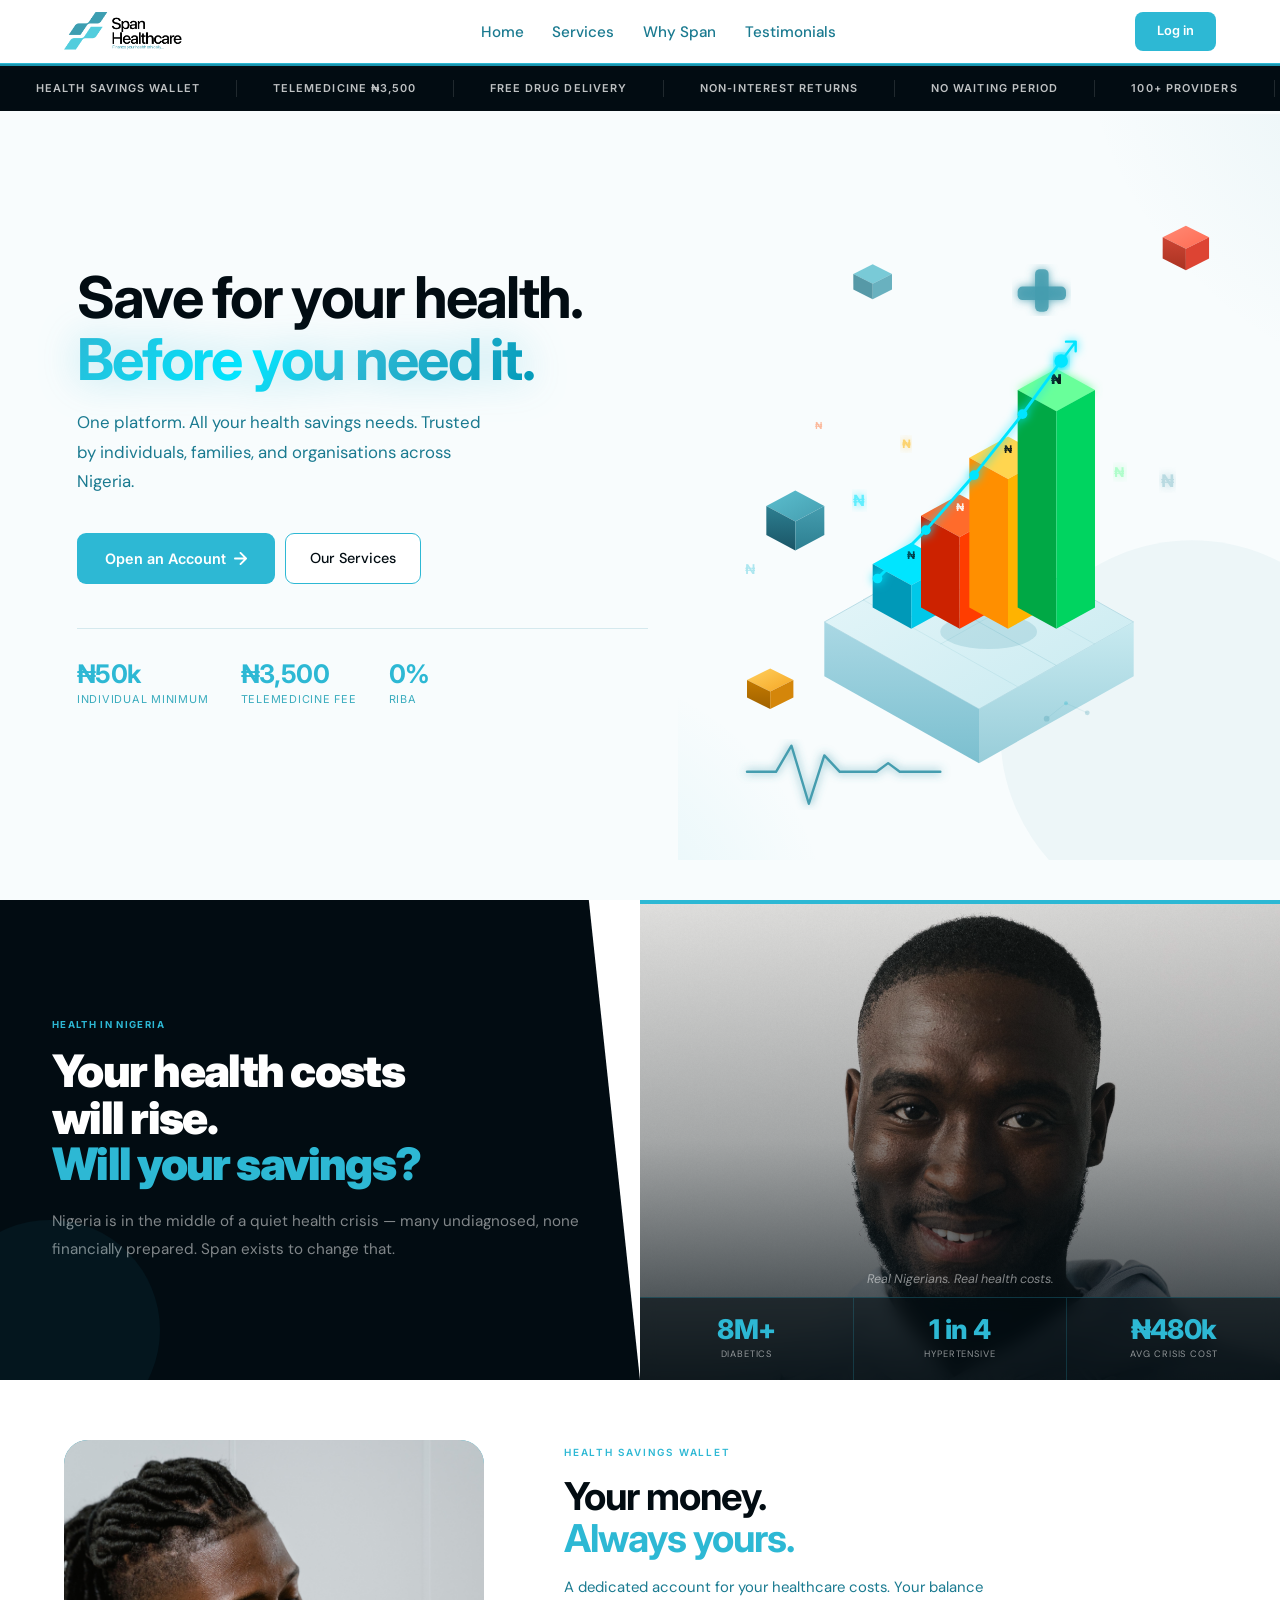
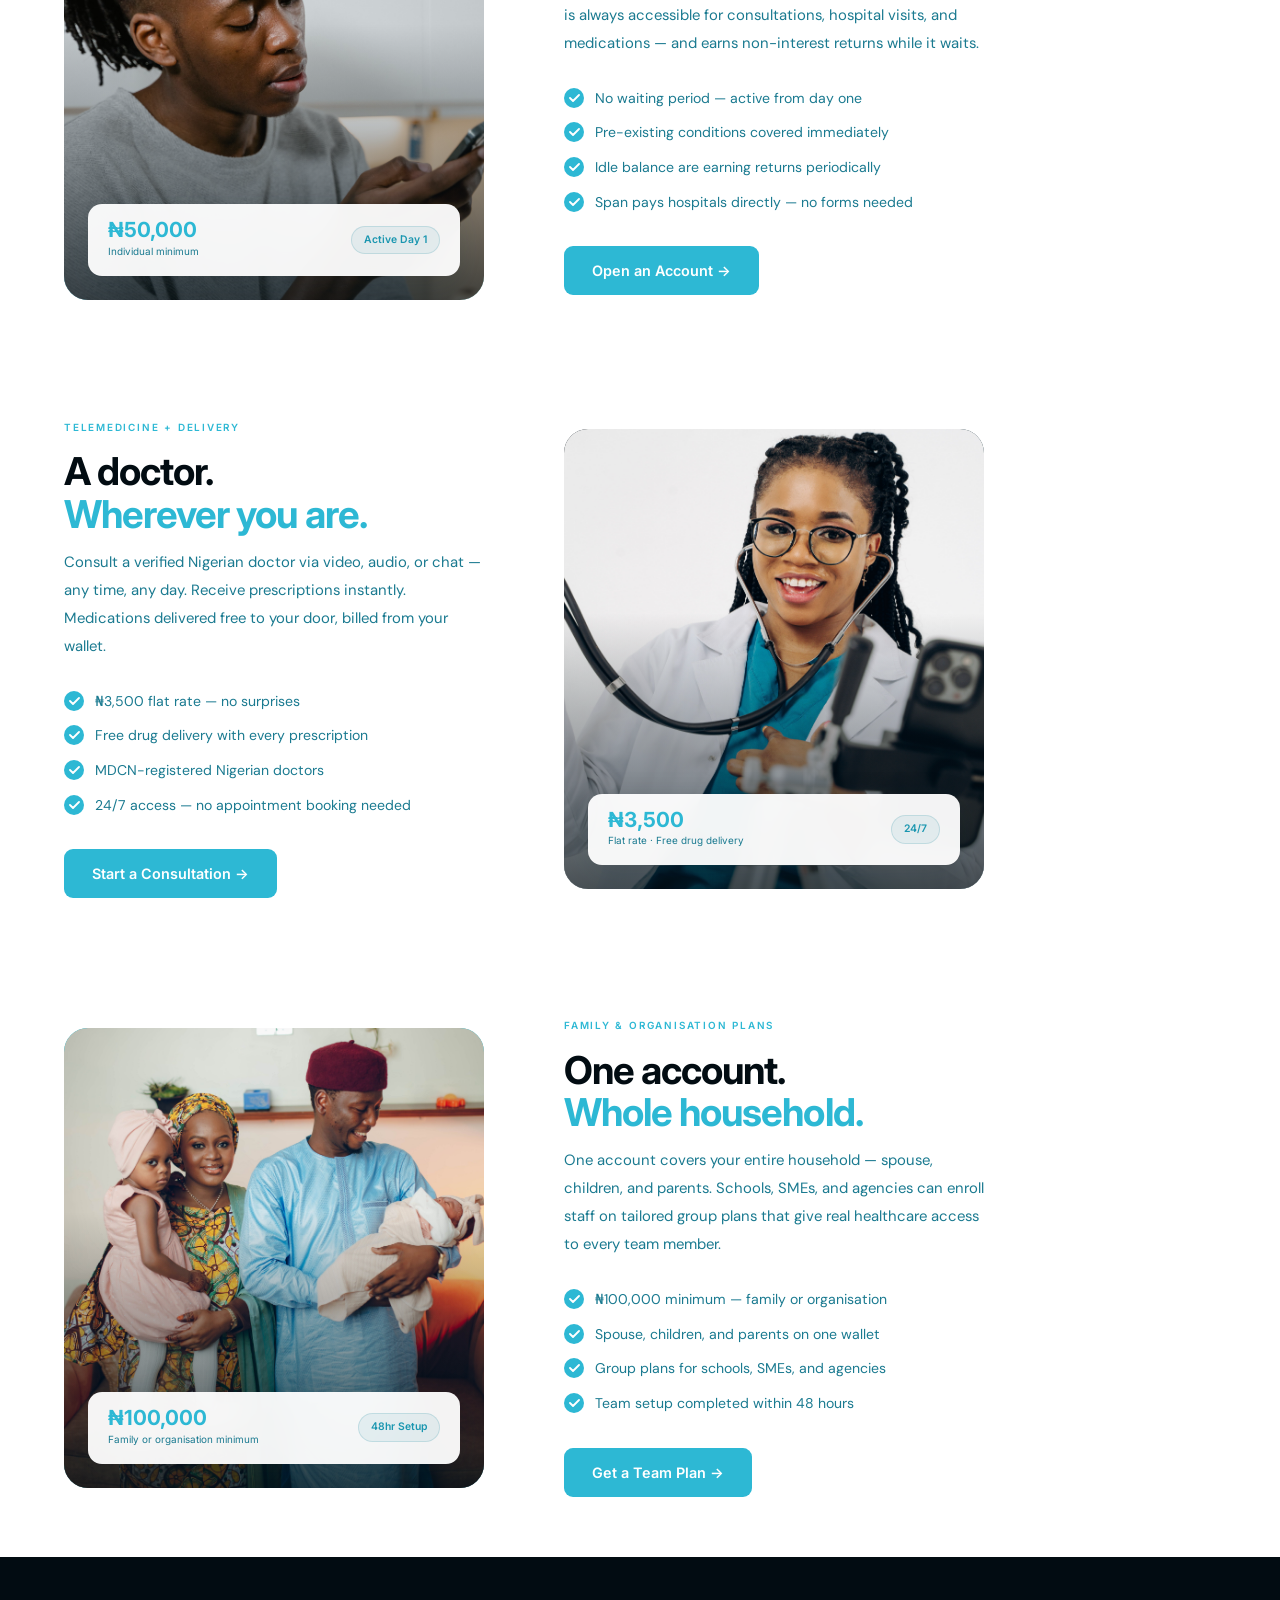
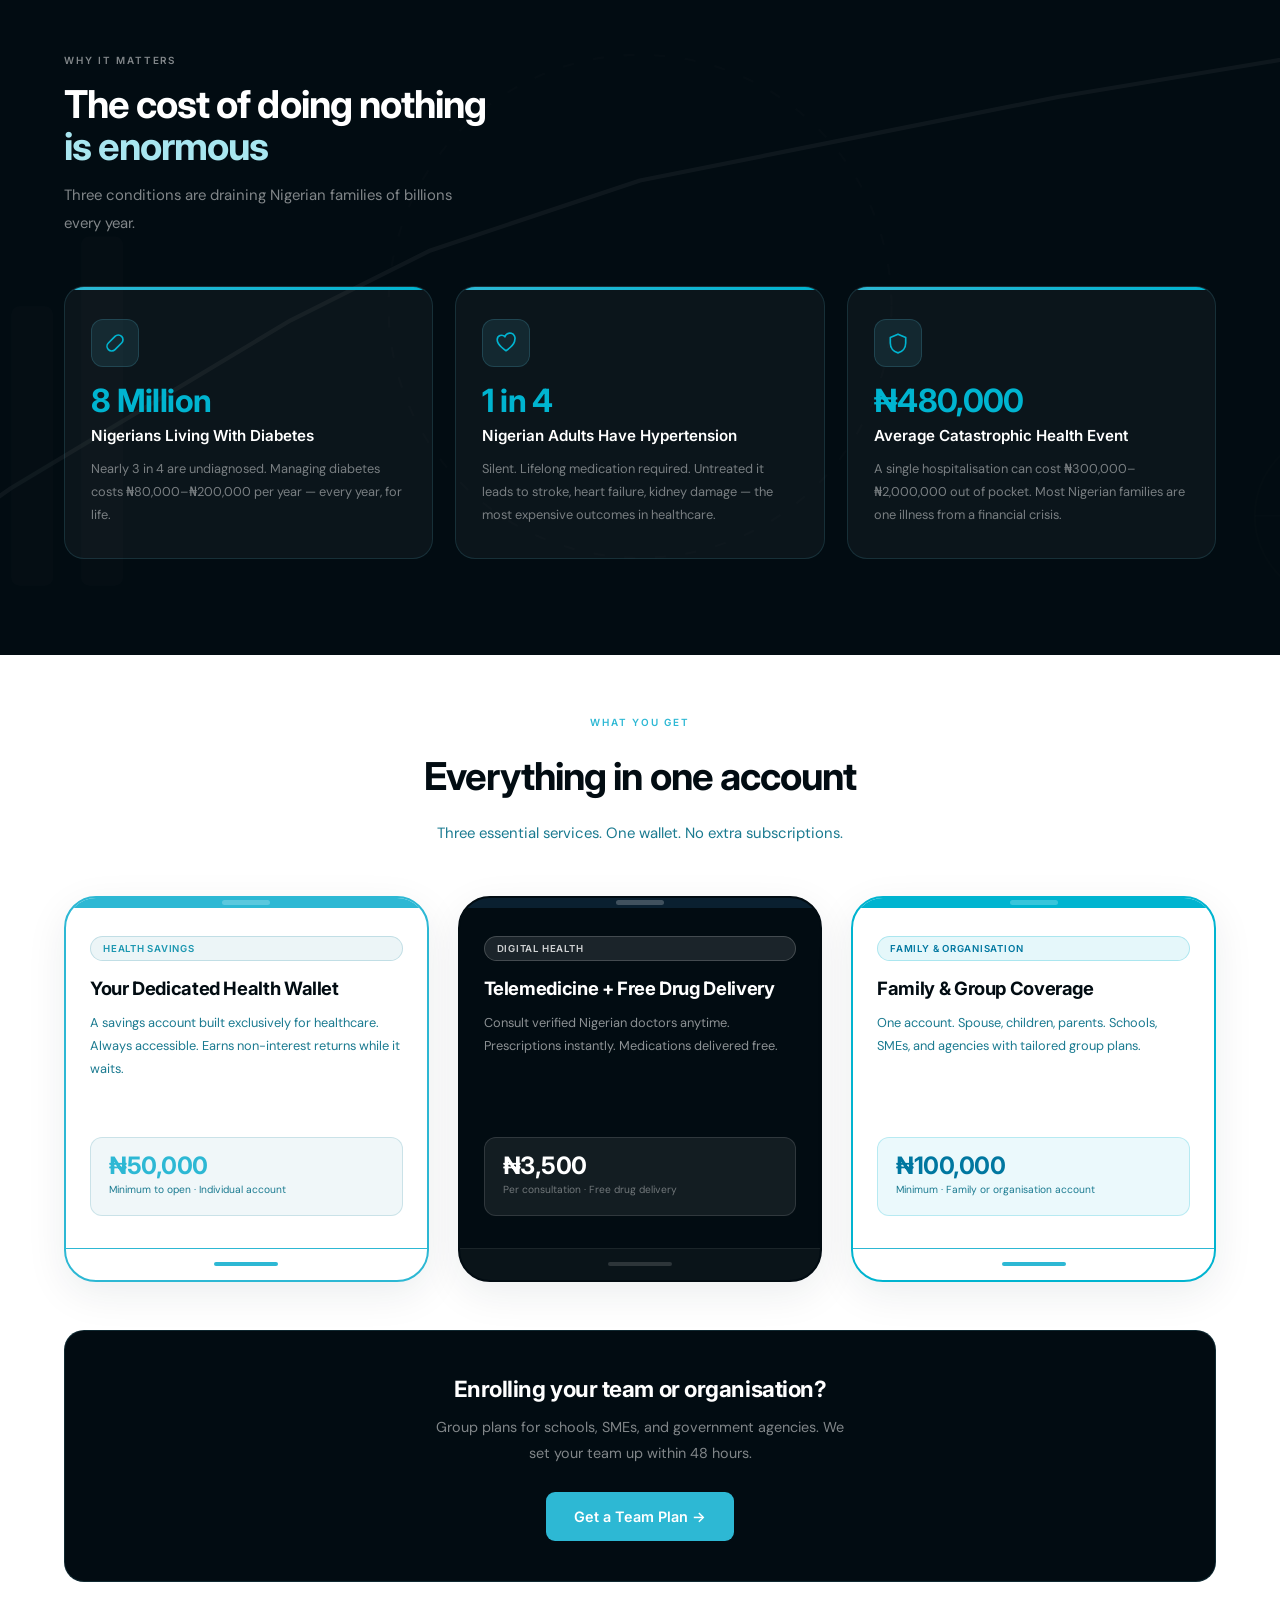
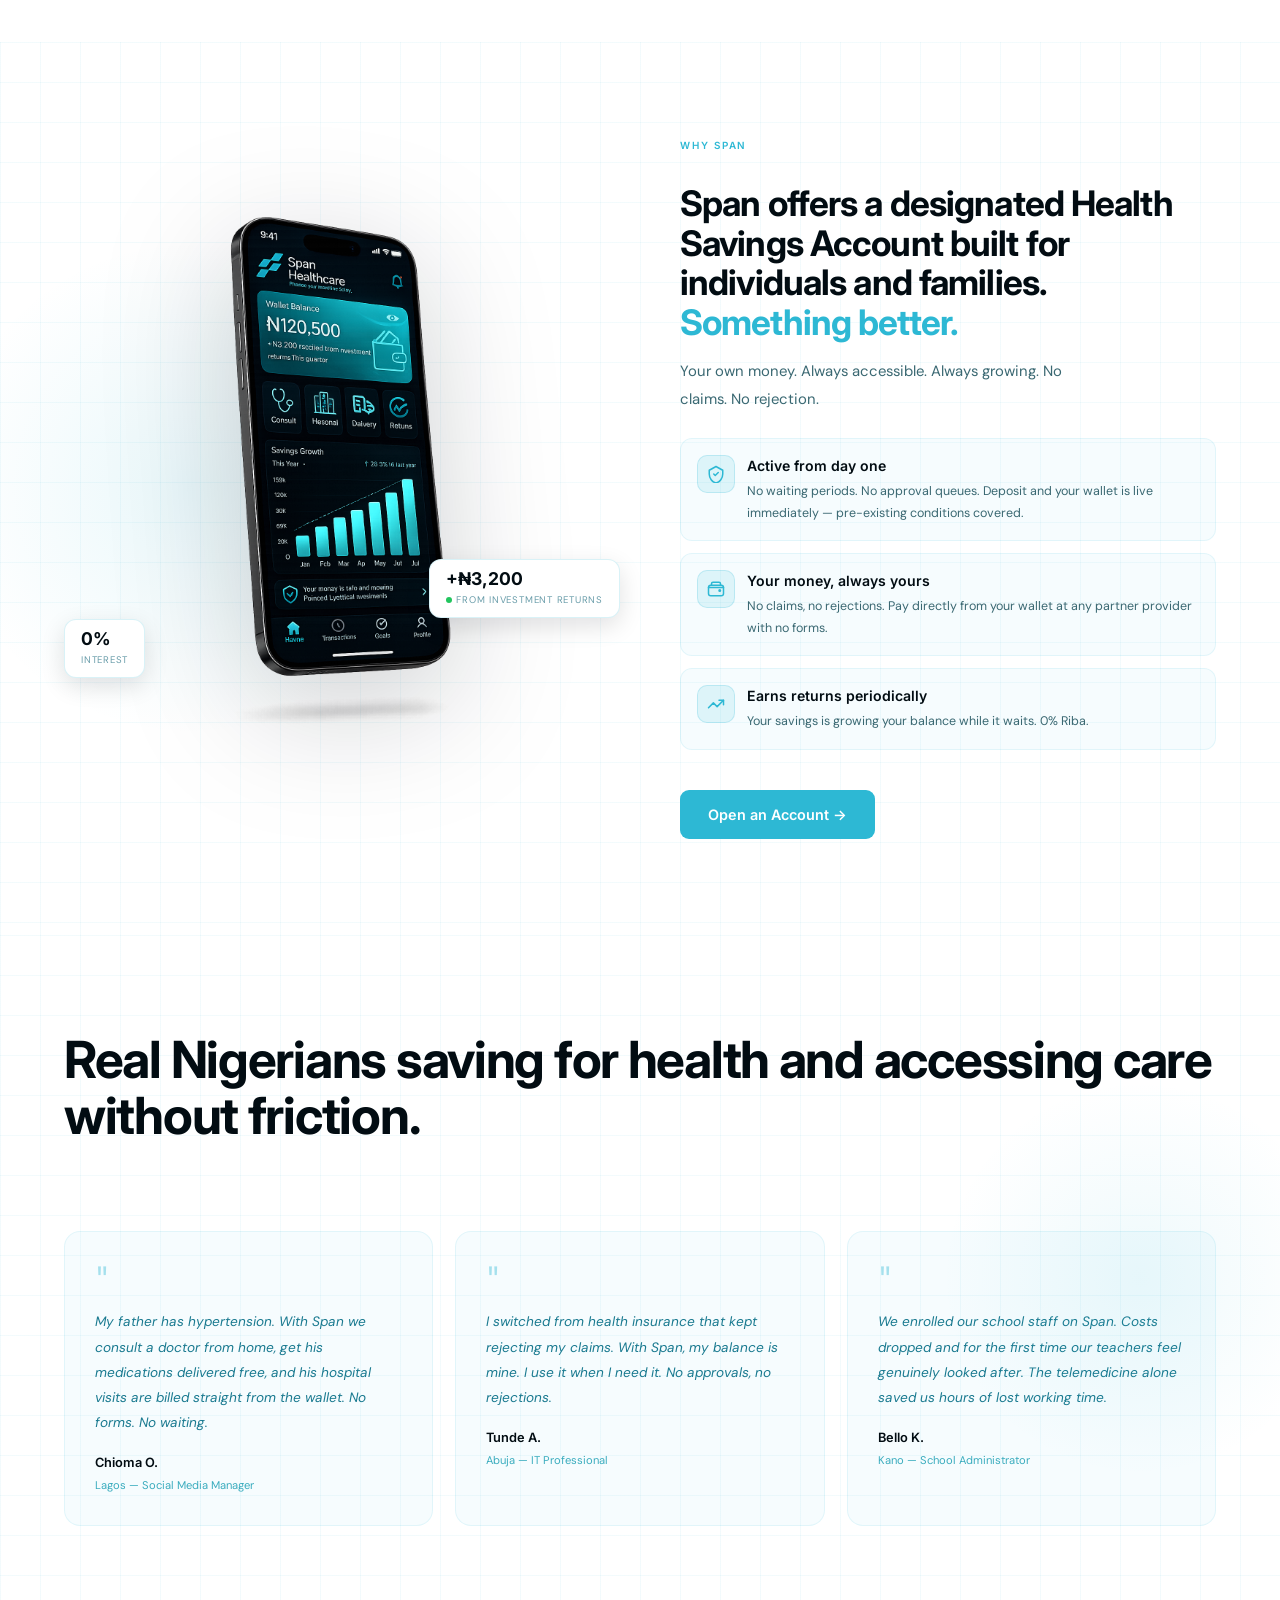
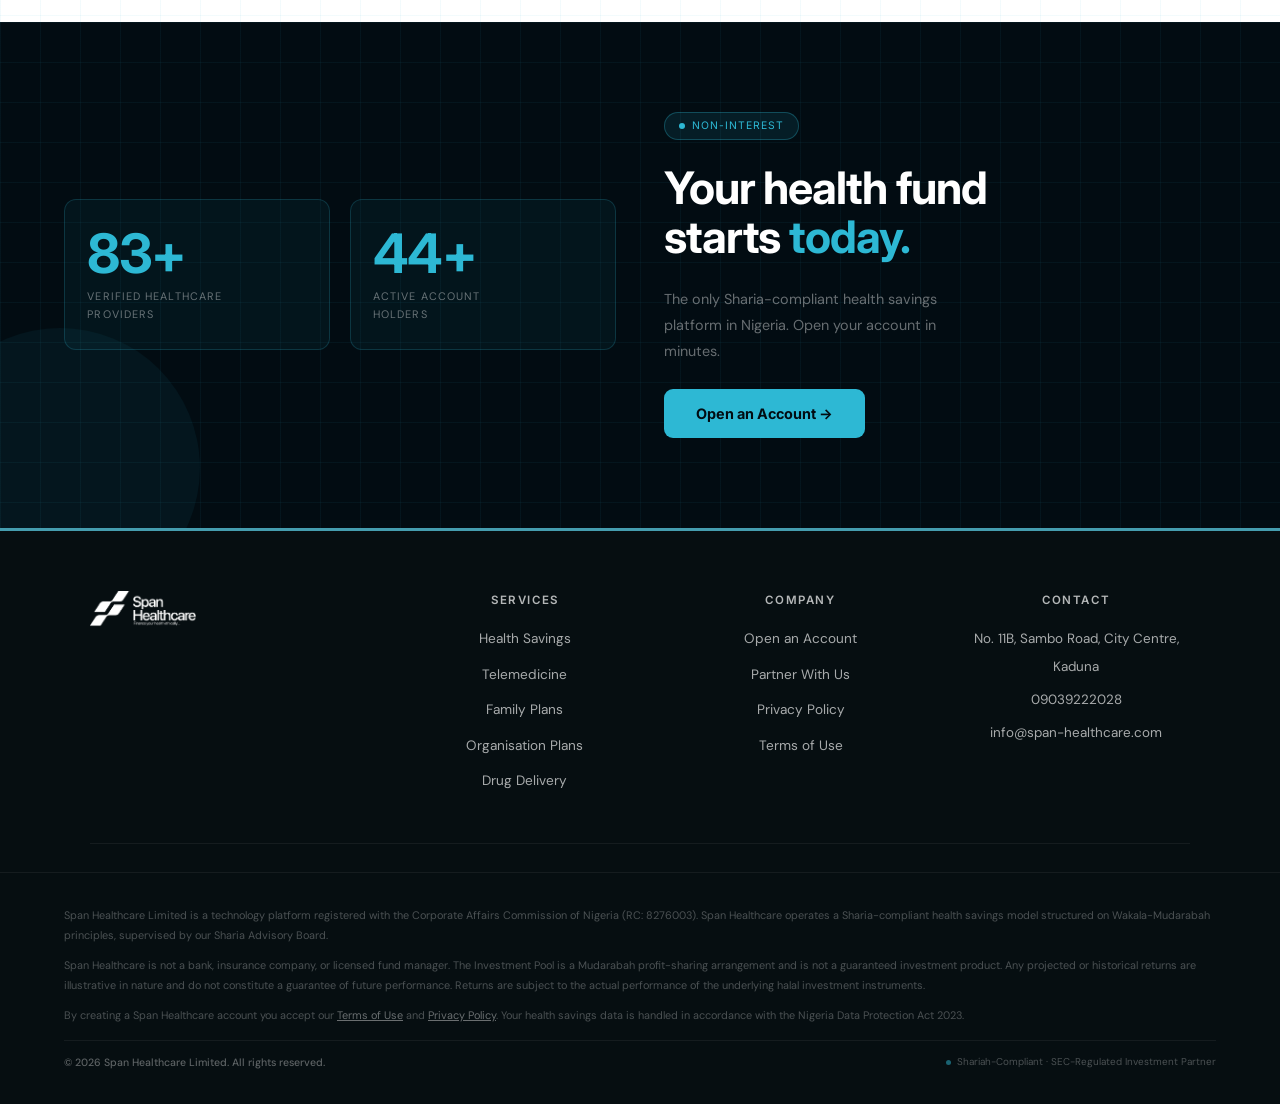
==== commit 04ea0f80: "New view" ====
--- a/index.html
+++ b/index.html
@@ -37,7 +37,7 @@
 .nav-links{display:flex;align-items:center;gap:1.8rem;list-style:none}
 .nav-links a{font-size:.95rem;font-weight:500;color:var(--mid);text-decoration:none;transition:color .2s}
 .nav-links a:hover{color:var(--teal)}
-.nav-r{display:flex;gap:8px;align-items:center}
+.nav-r{display:flex;align-items:center;gap:12px}
 .btn-ghost{font-size:.8rem;font-weight:500;color:var(--text);text-decoration:none;padding:8px 16px;font-family:'Inter',sans-serif;border:1.5px solid var(--border);border-radius:8px;transition:all .2s}
 .btn-ghost:hover{border-color:var(--teal);color:var(--teal)}
 .btn-cta{padding:9px 22px;background:var(--teal);color:#fff;border-radius:8px;font-size:.8rem;font-weight:600;text-decoration:none;font-family:'Inter',sans-serif;transition:all .2s}
@@ -59,6 +59,16 @@
 }
 .hero-left{position:relative;z-index:2;padding-right:5%}
 .hero-right{position:relative;z-index:1;height:100%;min-height:580px;display:flex;align-items:center;justify-content:center;overflow:hidden}
+
+.h1-dark{color:#020C12}
+.h1-shine{
+  font-style:normal;
+  background:linear-gradient(135deg,#2DB8D4 0%,#00E5FF 40%,#2DB8D4 60%,#0099B8 100%);
+  -webkit-background-clip:text;
+  -webkit-text-fill-color:transparent;
+  background-clip:text;
+  filter:drop-shadow(0 0 20px rgba(45,184,212,.35));
+}
 
 /* ── HERO ART ANIMATIONS ── */
 @keyframes float-up{0%,100%{transform:translateY(0)}50%{transform:translateY(-18px)}}
@@ -112,7 +122,7 @@
 @keyframes blink{0%,100%{opacity:1}50%{opacity:.2}}
 
 footer{background:#060e11;padding:60px 5% 28px;border-top:3px solid #459DAF;--teal:#459DAF;--teal-d:#2d7f91;--teal-l:#5bbfcf;--teal-xl:#98B7B9;--light:#6A9DAA;--border:#2a5a66}
-.f-grid{display:grid;grid-template-columns:repeat(3,200px);justify-content:center;gap:4rem;padding-bottom:40px;border-bottom:1px solid rgba(255,255,255,.06)}
+.f-grid{display:grid;grid-template-columns:1.2fr 1fr 1fr 1fr;justify-content:center;gap:3rem;padding-bottom:40px;border-bottom:1px solid rgba(255,255,255,.06);max-width:1100px;margin:0 auto}
 .f-brand{font-family:'Inter',sans-serif;font-size:.92rem;font-weight:600;color:#5bbfcf;display:flex;align-items:center;gap:9px}
 .f-desc{font-size:.85rem;color:rgba(255,255,255,.7);line-height:1.88;max-width:220px;margin-top:12px;font-family:'DM Sans',sans-serif}
 .fc h4{font-family:'Inter',sans-serif;font-size:.72rem;font-weight:600;letter-spacing:.14em;text-transform:uppercase;color:rgba(255,255,255,.7);margin-bottom:16px;text-align:center}
@@ -198,20 +208,37 @@
 .si{padding:0 36px;border-right:1px solid rgba(255,255,255,.12);font-size:.68rem;font-weight:600;color:rgba(255,255,255,.75);letter-spacing:.1em;text-transform:uppercase;white-space:nowrap;font-family:'Inter',sans-serif}
 @keyframes scroll{0%{transform:translateX(0)}100%{transform:translateX(-50%)}}
 
-/* ── STATEMENT — full teal background with art overlay ── */
-.statement{background:var(--teal);padding:96px 5%;position:relative;overflow:hidden}
-/* Art sketch background inside statement */
-.statement-art{position:absolute;inset:0;width:100%;height:100%;pointer-events:none;opacity:.12}
-.st-inner{display:grid;grid-template-columns:1fr 1fr;gap:5rem;align-items:center;position:relative;z-index:1}
-.st-h{font-family:'Inter',sans-serif;font-size:clamp(2rem,4vw,3.2rem);font-weight:700;line-height:1.08;letter-spacing:-.03em;color:#fff}
-.st-h em{font-style:normal;color:var(--teal-xl)}
-.st-body{font-size:.95rem;color:rgba(255,255,255,.68);line-height:1.9}
-.st-body p{margin-bottom:1rem}
-.btn-cw{padding:13px 32px;background:#fff;color:var(--teal-d);border-radius:9px;font-size:.9rem;font-weight:700;text-decoration:none;display:inline-flex;align-items:center;gap:8px;font-family:'Inter',sans-serif;transition:all .22s;margin-top:1.8rem}
-.btn-cw:hover{box-shadow:0 10px 28px rgba(0,0,0,.18);transform:translateY(-2px)}
+/* ── STATEMENT ── */
+.statement{padding:0;overflow:hidden}
+.st-inner{display:grid;grid-template-columns:1fr 1fr;min-height:480px}
+.st-left{
+  background:#020C12;
+  padding:64px 52px;
+  display:flex;flex-direction:column;justify-content:center;
+  position:relative;overflow:hidden;
+  clip-path:polygon(0 0,92% 0,100% 100%,0 100%);
+}
+.st-left::before{content:'';position:absolute;bottom:-60px;left:-60px;width:220px;height:220px;border-radius:50%;background:rgba(45,184,212,.06);pointer-events:none}
+.st-lbl{font-size:.6rem;font-weight:700;color:#2DB8D4;letter-spacing:.14em;text-transform:uppercase;margin-bottom:1rem;font-family:'Inter',sans-serif}
+.st-h{font-family:'Inter',sans-serif;font-size:clamp(2rem,3.5vw,3rem);font-weight:900;line-height:1.04;letter-spacing:-.035em;color:#fff}
+.st-h em{font-style:normal;color:#2DB8D4}
+.st-sub{font-size:.95rem;color:rgba(255,255,255,.5);line-height:1.85;margin-top:1.2rem;font-family:'DM Sans',sans-serif}
+.st-right{position:relative;overflow:hidden;min-height:480px}
+.st-photo{position:absolute;inset:0}
+.st-photo img{width:100%;height:100%;object-fit:cover;display:block}
+.st-overlay{position:absolute;inset:0;background:linear-gradient(to top,rgba(2,12,18,.85) 0%,rgba(2,12,18,.3) 50%,rgba(2,12,18,.05) 100%);z-index:1}
+.st-accent{position:absolute;top:0;left:0;right:0;height:4px;background:#2DB8D4;z-index:2}
+.st-caption{position:absolute;bottom:90px;left:20px;right:20px;z-index:2;text-align:center;font-size:.78rem;color:rgba(255,255,255,.5);font-family:'DM Sans',sans-serif;font-style:italic}
+.st-stats{position:absolute;bottom:0;left:0;right:0;z-index:2;display:flex;background:rgba(2,12,18,.6);backdrop-filter:blur(8px);border-top:1px solid rgba(45,184,212,.25)}
+.st-stat{flex:1;text-align:center;padding:18px 12px;border-right:1px solid rgba(45,184,212,.2)}
+.st-stat:last-child{border-right:none}
+.st-sv{font-family:'Inter',sans-serif;font-size:1.7rem;font-weight:800;color:#2DB8D4;line-height:1;letter-spacing:-.02em}
+.st-sl{font-size:.58rem;color:rgba(255,255,255,.55);text-transform:uppercase;letter-spacing:.09em;margin-top:4px}
+.btn-cw{padding:13px 32px;background:var(--teal);color:#020C12;border-radius:9px;font-size:.9rem;font-weight:700;text-decoration:none;display:inline-flex;align-items:center;gap:8px;font-family:'Inter',sans-serif;transition:all .22s}
+.btn-cw:hover{background:var(--teal-d);transform:translateY(-2px)}
 
 /* ── SPLIT SECTIONS ── */
-.split{background:var(--white);padding:96px 5%;display:flex;align-items:center}
+.split{background:var(--white);padding:60px 5%;display:flex;align-items:center}
 .split.alt{background:var(--cream);display:flex;align-items:center}
 .split-inner{display:grid;grid-template-columns:1fr 1fr;gap:5rem;align-items:center}
 .split-inner.rev{direction:rtl}.split-inner.rev>*{direction:ltr}
@@ -257,7 +284,7 @@
 .sec-p-w{font-size:.93rem;color:rgba(255,255,255,.5);line-height:1.88;max-width:420px}
 
 /* ── PHONE CARDS ── */
-.phone-sec{background:var(--cream);padding:96px 5%}
+.phone-sec{background:var(--cream);padding:60px 5%}
 .ph-grid{display:grid;grid-template-columns:repeat(3,1fr);gap:1.8rem;margin-top:3rem}
 .ph-card{border-radius:32px;overflow:hidden;border:2px solid;transition:all .3s;box-shadow:0 12px 40px rgba(11,42,48,.08)}
 .ph-card:hover{transform:translateY(-7px)}
@@ -401,6 +428,7 @@
   /* NAV */
   #nav{height:64px;padding:0 5%}
   .nav-links{display:none}
+  .nav-login{display:none}
   .burger{display:flex}
   .burger span{background:#020C12}
   .mmenu{top:64px;background:#fff;border-top:2px solid rgba(45,184,212,.15)}
@@ -422,16 +450,21 @@
   .hero-stats{justify-content:center;gap:1.5rem}
   .hero-badge{margin:0 auto 1.2rem}
 
+  /* STATEMENT */
+.st-inner{grid-template-columns:1fr;min-height:auto}
+.st-left{clip-path:none;padding:48px 5%}
+.st-right{min-height:400px}
+
   /* SPLIT SECTIONS */
   .split{padding:40px 5%;min-height:auto!important}
   .split-inner,.split-inner.rev{display:flex!important;flex-direction:column!important;direction:ltr;gap:1.6rem;min-height:auto!important;width:100%!important}
-  .split-img{min-height:380px!important;max-height:480px!important;border-radius:16px;width:100%;margin:0}
-  .split-text{width:100%!important;max-width:100%!important;padding:0;min-height:auto!important;box-sizing:border-box}
+  .split-img{min-height:560px!important;max-height:680px!important;border-radius:16px;width:100%;margin:0;object-fit:cover}
+.art-tile{min-height:460px!important;max-height:580px!important;border-radius:16px;width:100%;margin:0}
   .split-text p{text-align:justify;width:100%}
   .split-body{text-align:justify}
   .split-checks{width:100%}
   .split-check{width:100%}
-  .art-tile{min-height:280px!important;max-height:360px!important;border-radius:16px;width:100%;margin:0}
+  .art-tile{min-height:380px!important;max-height:500px!important;border-radius:16px;width:100%;margin:0}
 
   /* BUTTONS */
   .btn-p,.btn-o,.btn-cw{width:100%!important;display:block!important;text-align:center!important;justify-content:center}
@@ -530,7 +563,8 @@
     <li><a href="#testimonials">Testimonials</a></li>
   </ul>
   <div class="nav-r">
-    <a href="https://span-hfintech.vercel.app" class="btn-ghost">Log in/Register</a>
+    <a href="https://span-hfintech.vercel.app" class="btn-cta nav-login">Log in</a>
+    <button class="burger" id="burger" onclick="toggleMenu()"><span></span><span></span><span></span></button>
   </div>
   <button class="burger" id="burger" onclick="toggleMenu()"><span></span><span></span><span></span></button>
 </header>
@@ -564,7 +598,7 @@
 <!-- LEFT — text content -->
 <div class="hero-left">
   <div class="hero-content rv">
-    <h1>Save for your health.<br><em>Before you need it.</em></h1>
+    <h1><span class="h1-dark">Save for your health.</span><br><em class="h1-shine">Before you need it.</em></h1>
     <p class="hero-sub">One platform. All your health savings needs. Trusted by individuals, families, and organisations across Nigeria.</p>
     <div class="hero-btns">
       <a href="https://span-hfintech.vercel.app" class="btn-p">Open an Account <svg width="13" height="13" viewBox="0 0 14 14" fill="none"><path d="M1 7h12M7 1l6 6-6 6" stroke="currentColor" stroke-width="2" stroke-linecap="round" stroke-linejoin="round"/></svg></a>
@@ -793,36 +827,32 @@
 </div>
 </section>
 
-<!-- STATEMENT — teal background with coin art sketch overlay -->
+<!-- STATEMENT -->
 <section class="statement" id="statement">
-  <!-- Coin/growth art in background -->
-  <svg class="statement-art" viewBox="0 0 1200 400" fill="none" preserveAspectRatio="xMidYMid slice">
-    <!-- Scattered coins -->
-    <ellipse cx="100" cy="200" rx="50" ry="14" stroke="white" stroke-width="1.5"/>
-    <ellipse cx="100" cy="186" rx="50" ry="14" stroke="white" stroke-width="1.5"/>
-    <rect x="50" y="186" width="100" height="14" fill="white" opacity=".3"/>
-    <text x="100" y="192" font-family="Inter,sans-serif" font-size="12" font-weight="700" fill="white" text-anchor="middle">₦</text>
-    <!-- Growth arrow large -->
-    <path d="M200 350 C300 280 450 200 600 140 C750 80 900 60 1100 40" stroke="white" stroke-width="2" stroke-dasharray="8 12" stroke-linecap="round" opacity=".6"/>
-    <polygon points="1108,32 1100,48 1116,40" fill="white" opacity=".6"/>
-    <!-- Shield right -->
-    <path d="M1050 180 L1120 210 L1120 300 C1120 340 1050 370 1050 370 C1050 370 980 340 980 300 L980 210 Z" stroke="white" stroke-width="1.5" fill="none" opacity=".4"/>
-    <line x1="1050" y1="250" x2="1050" y2="310" stroke="white" stroke-width="2" stroke-linecap="round" opacity=".4"/>
-    <line x1="1020" y1="280" x2="1080" y2="280" stroke="white" stroke-width="2" stroke-linecap="round" opacity=".4"/>
-    <!-- Small circles -->
-    <circle cx="400" cy="320" r="30" stroke="white" stroke-width="1" opacity=".2" stroke-dasharray="4 6"/>
-    <circle cx="700" cy="50" r="20" stroke="white" stroke-width="1" opacity=".2"/>
-    <circle cx="850" cy="340" r="15" stroke="white" stroke-width="1" opacity=".18"/>
-  </svg>
-  <div class="st-inner rv">
-    <h2 class="st-h">Your health costs will rise.<br><em>Will your savings?</em></h2>
-    <div>
-      <div class="st-body">
-        <p>Nigeria is in the middle of a quiet health crisis. Hypertension, diabetes, and kidney disease are increasingly affecting working Nigerians — many undiagnosed, none financially prepared.</p>
-        <p>A dedicated health savings account that grows while you wait and pays when you need care. Built on transparency, ethics, and access for every Nigerian.</p>
-      </div>
-      <a href="https://span-hfintech.vercel.app" class="btn-cw" style="display:inline-flex">Open an Account →</a>
-    </div>
+  <div class="st-inner">
+
+    <!-- LEFT -->
+    <div class="st-left">
+      <div class="st-lbl">Health in Nigeria</div>
+      <h2 class="st-h">Your health costs<br>will rise.<br><em>Will your savings?</em></h2>
+      <p class="st-sub">Nigeria is in the middle of a quiet health crisis — many undiagnosed, none financially prepared. Span exists to change that.</p>
+    </div>
+
+    <!-- RIGHT — full photo with overlaid stats -->
+    <div class="st-right">
+      <div class="st-photo">
+        <img src="img/smile.jpg" alt="Nigerian family">
+      </div>
+      <div class="st-overlay"></div>
+      <div class="st-accent"></div>
+      <div class="st-caption">Real Nigerians. Real health costs.</div>
+      <div class="st-stats">
+        <div class="st-stat"><div class="st-sv">8M+</div><div class="st-sl">Diabetics</div></div>
+        <div class="st-stat"><div class="st-sv">1 in 4</div><div class="st-sl">Hypertensive</div></div>
+        <div class="st-stat"><div class="st-sv">₦480k</div><div class="st-sl">Avg crisis cost</div></div>
+      </div>
+    </div>
+
   </div>
 </section>
 
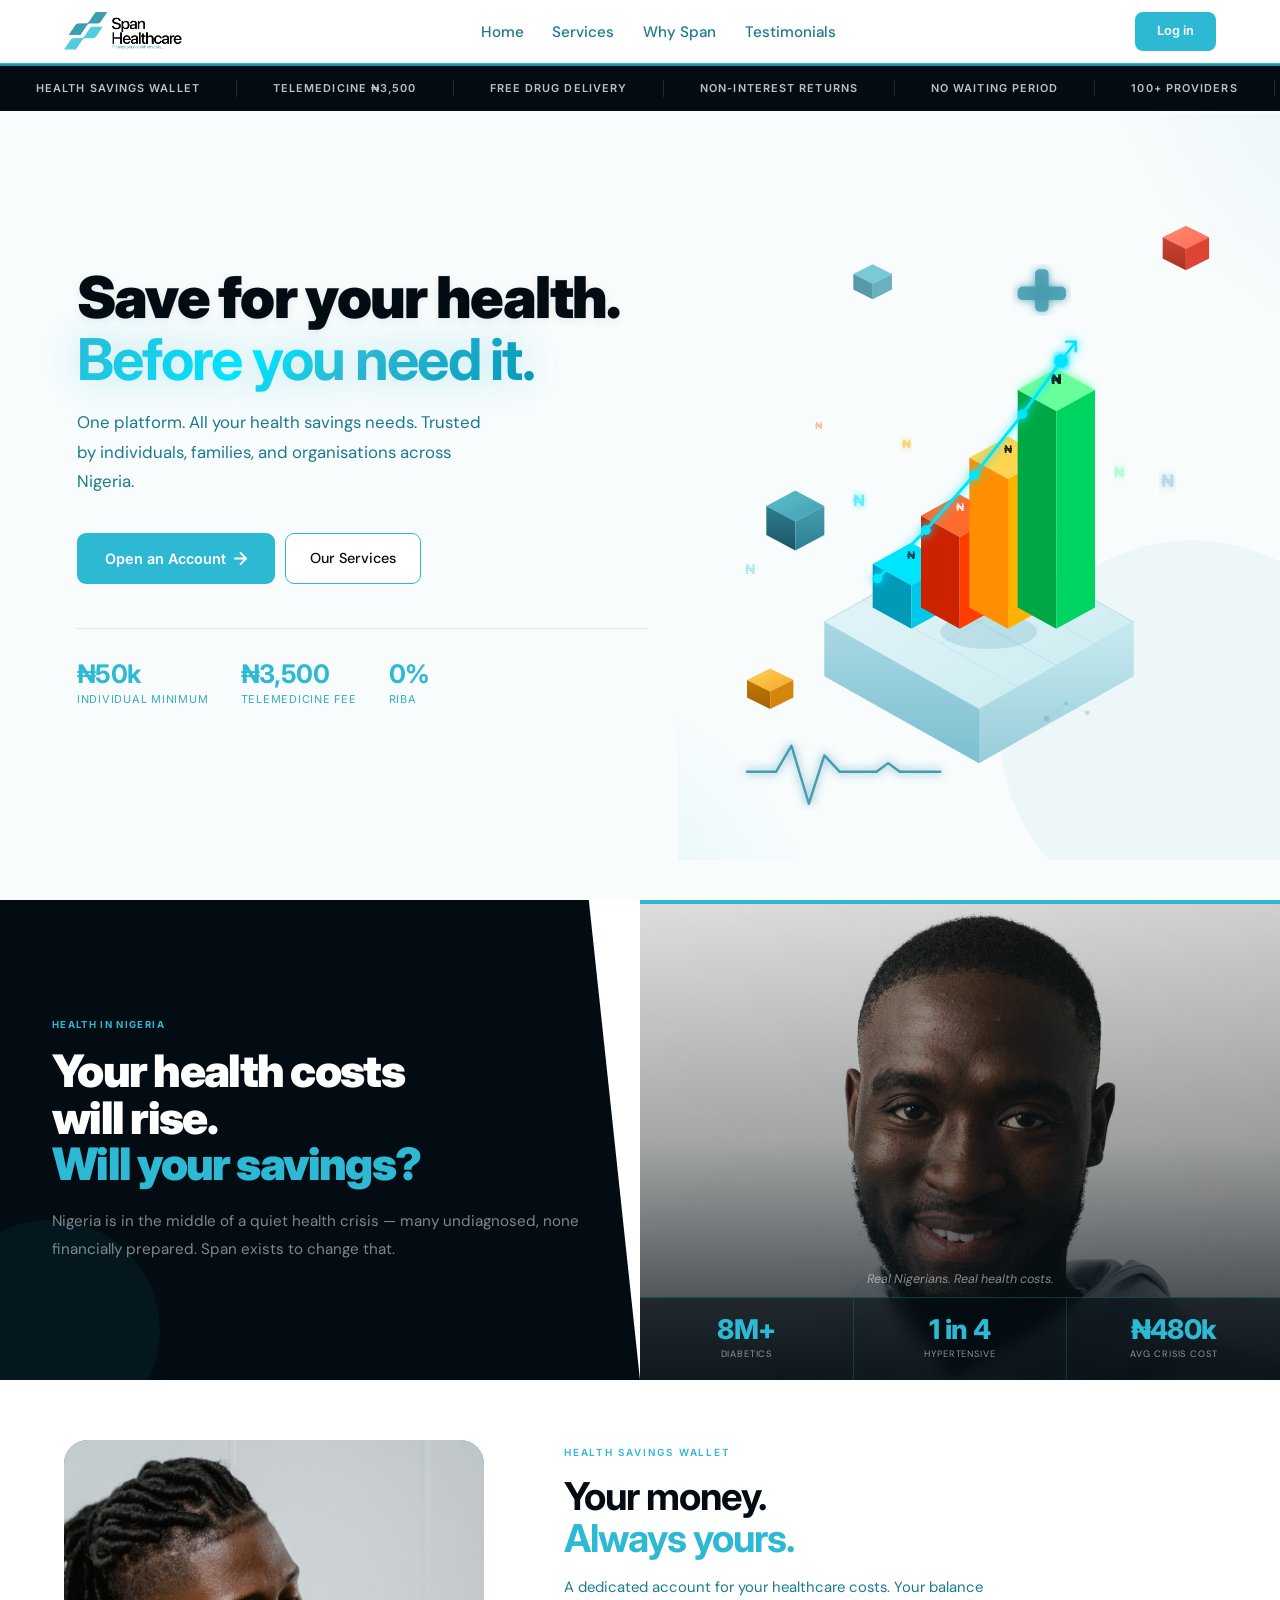
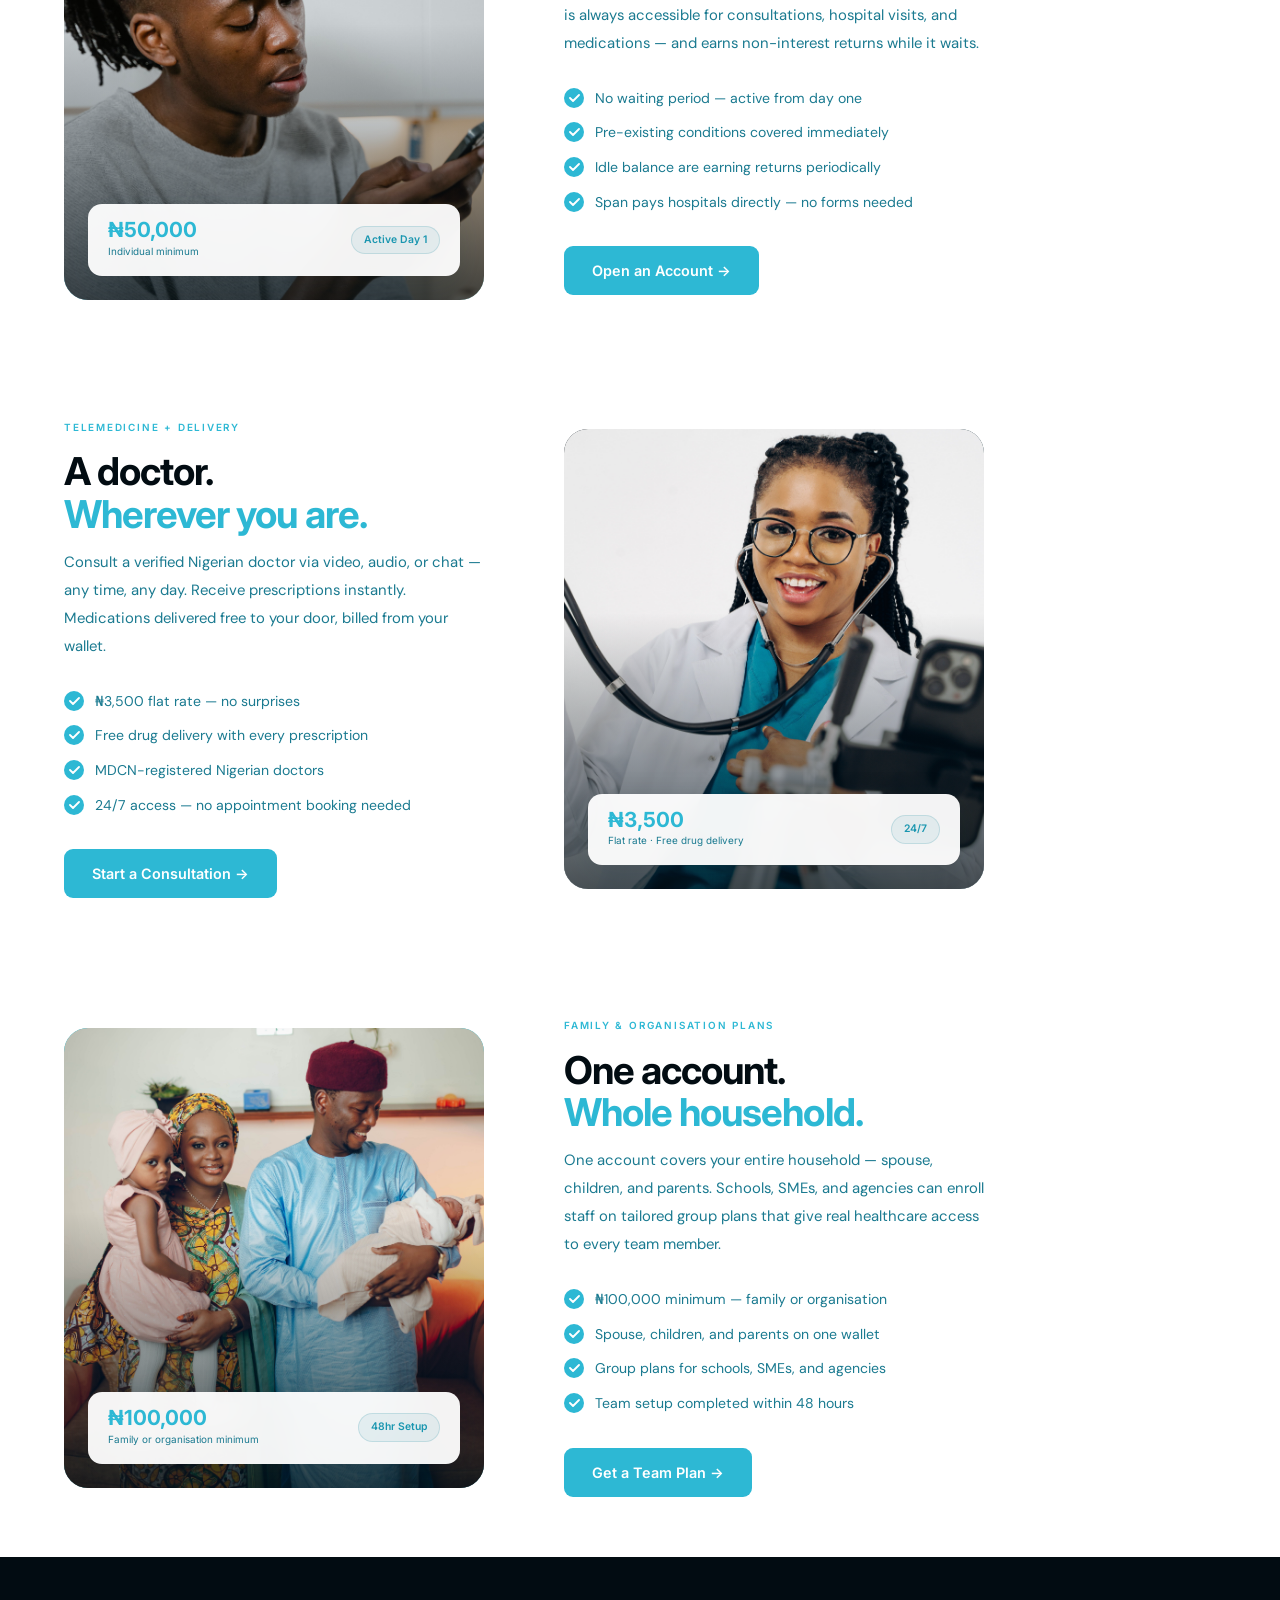
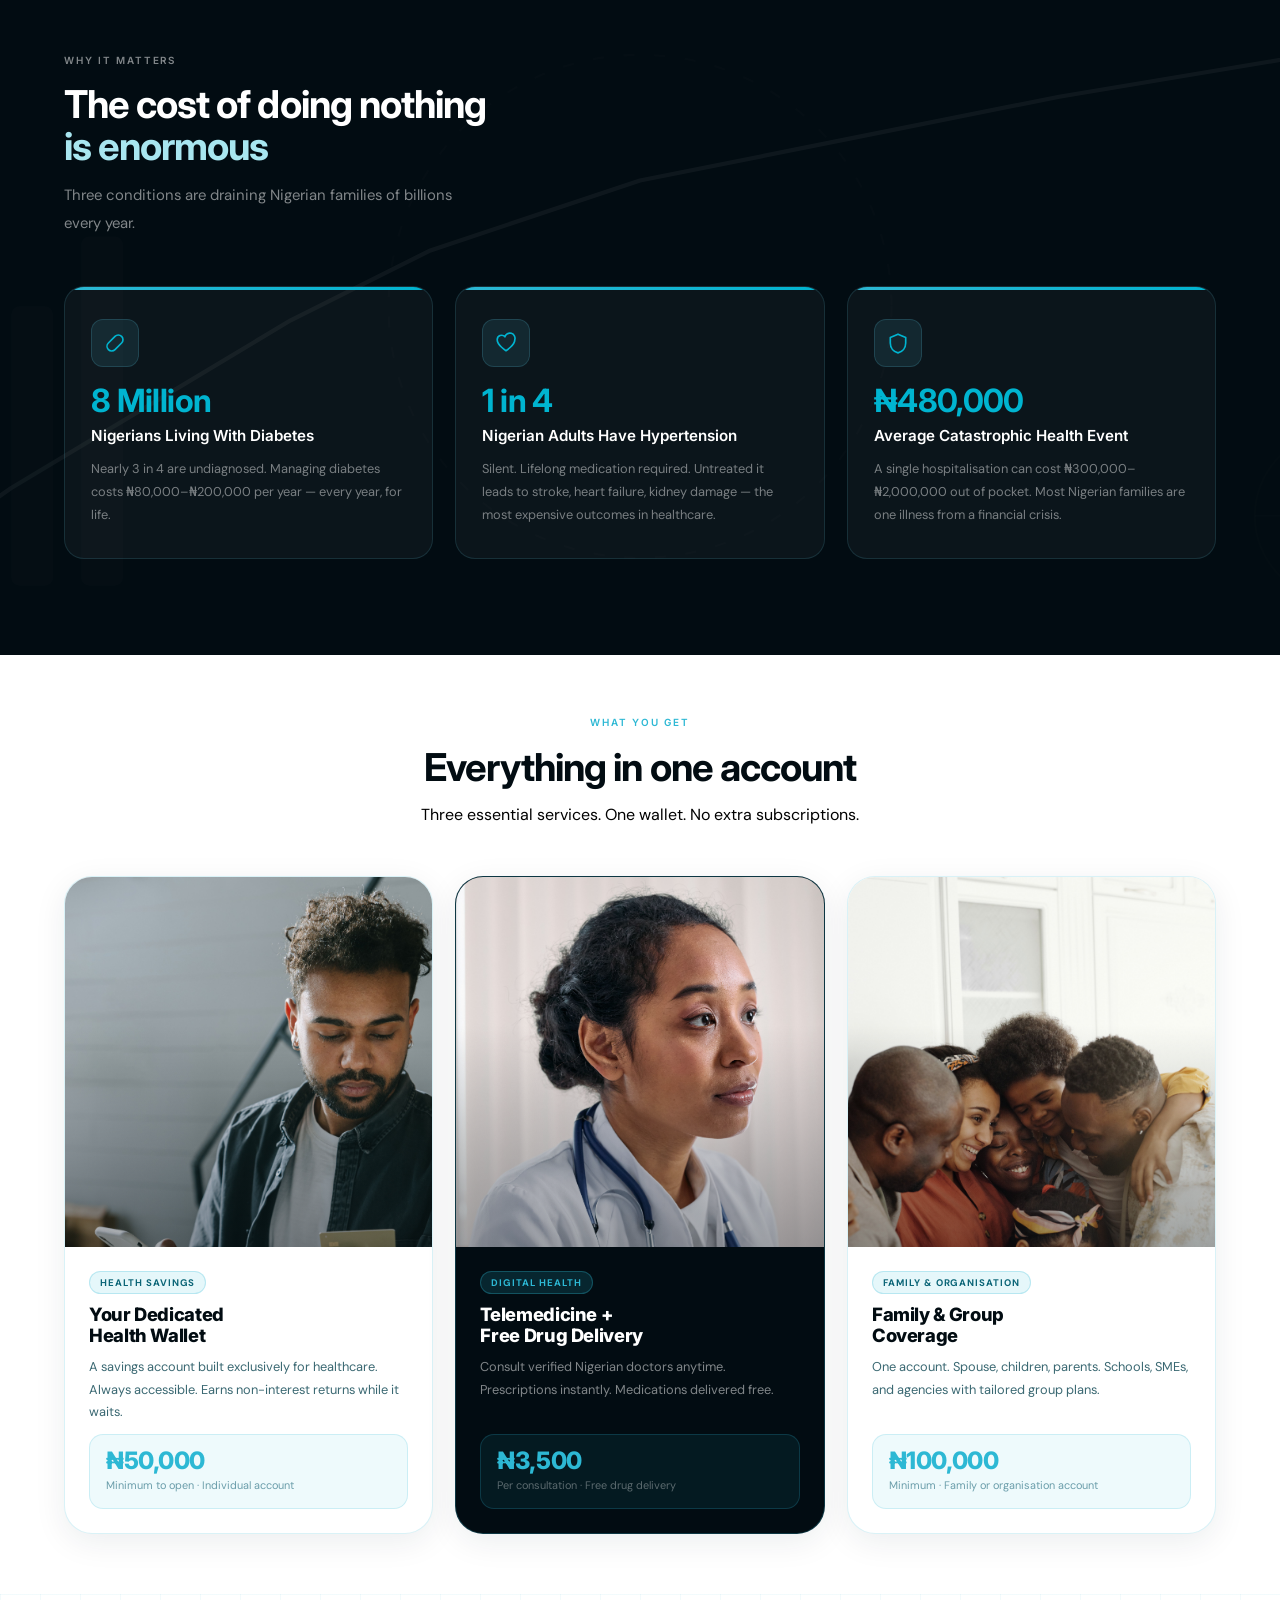
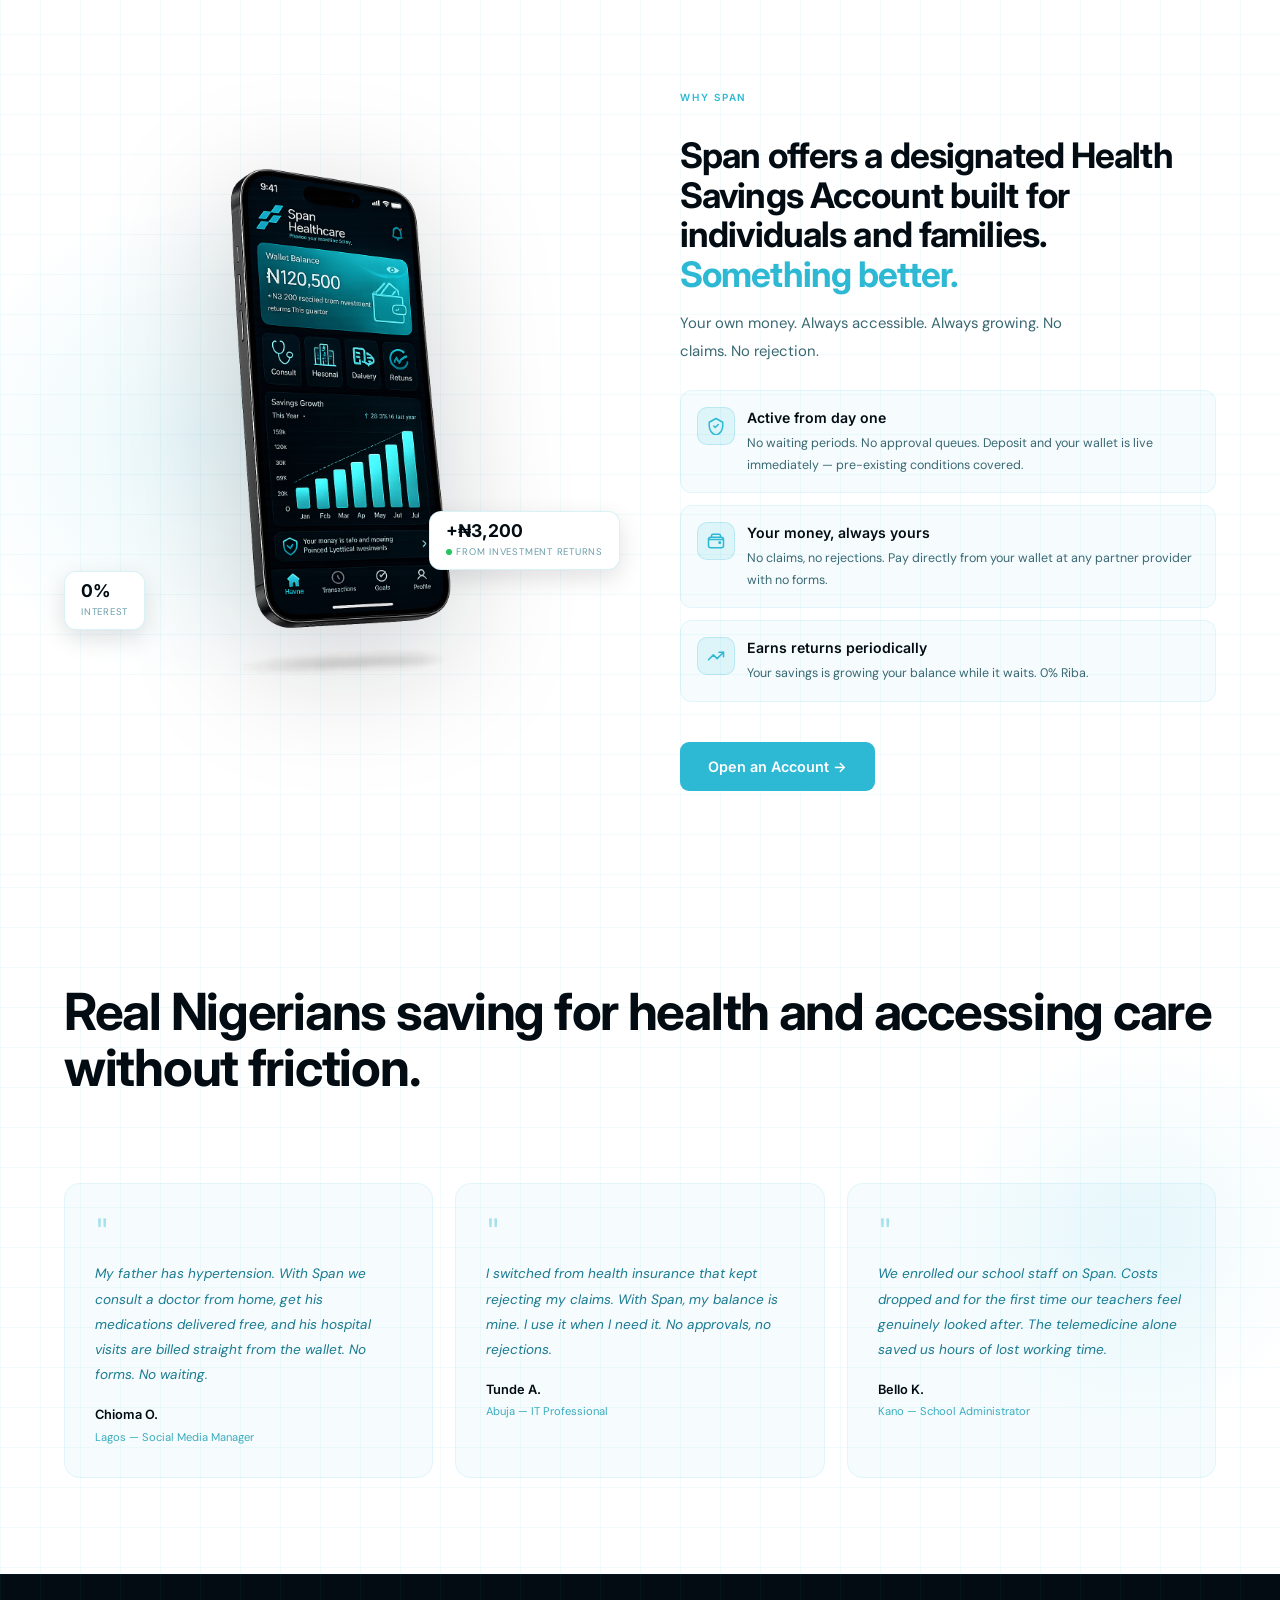
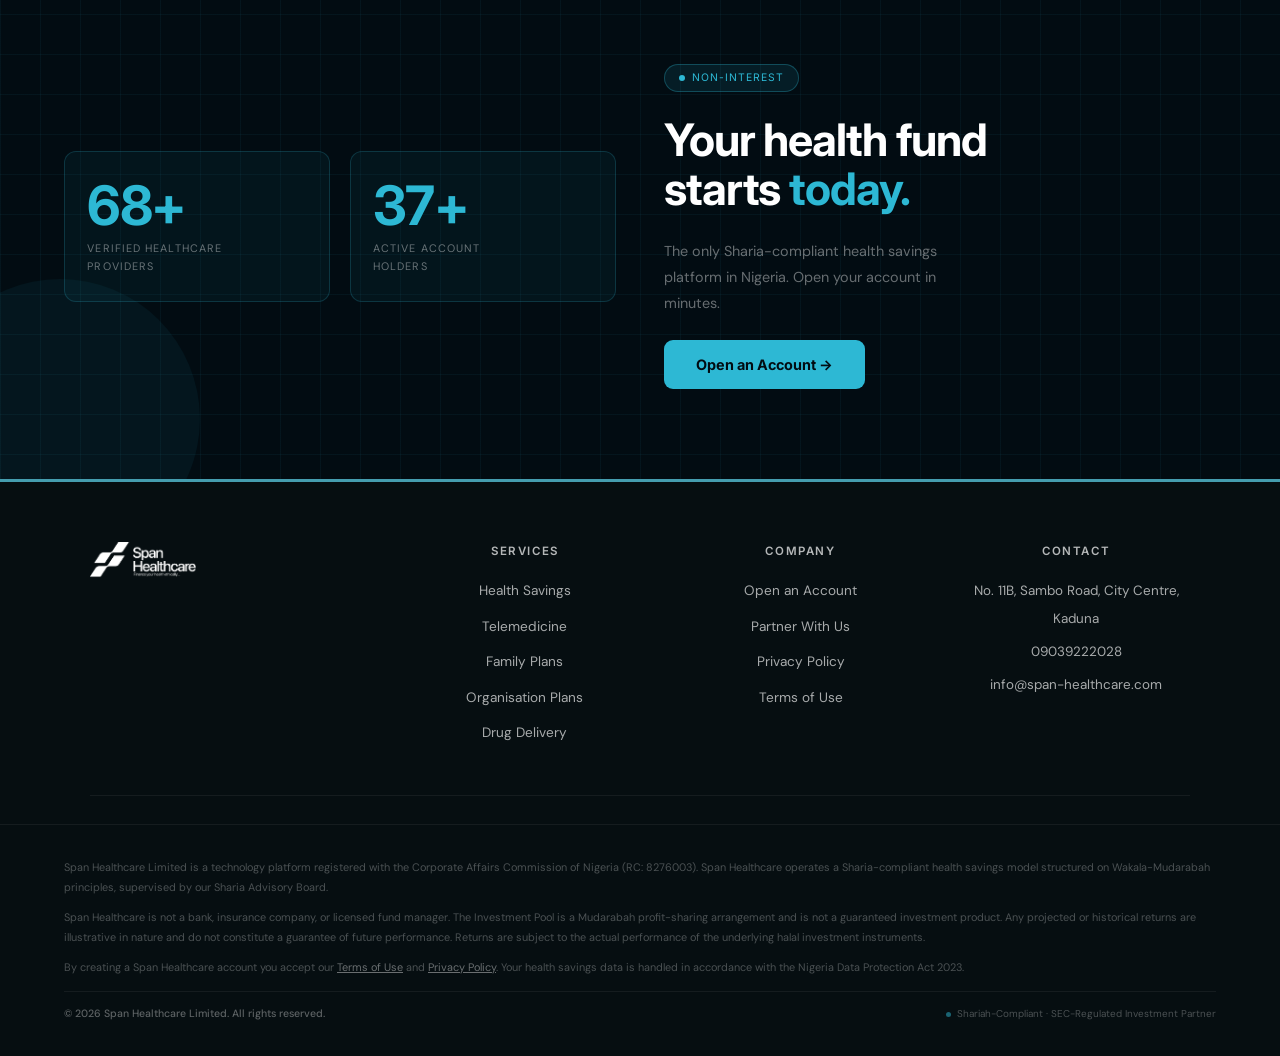
==== commit 6250d458: "Phone cards update" ====
--- a/index.html
+++ b/index.html
@@ -60,7 +60,12 @@
 .hero-left{position:relative;z-index:2;padding-right:5%}
 .hero-right{position:relative;z-index:1;height:100%;min-height:580px;display:flex;align-items:center;justify-content:center;overflow:hidden}
 
-.h1-dark{color:#020C12}
+.h1-dark{
+  color:#020C12;
+  font-weight:900;
+  -webkit-text-stroke:0.5px rgba(0,0,0,.15);
+  text-shadow:0 2px 8px rgba(0,0,0,.08);
+}
 .h1-shine{
   font-style:normal;
   background:linear-gradient(135deg,#2DB8D4 0%,#00E5FF 40%,#2DB8D4 60%,#0099B8 100%);
@@ -285,40 +290,39 @@
 
 /* ── PHONE CARDS ── */
 .phone-sec{background:var(--cream);padding:60px 5%}
-.ph-grid{display:grid;grid-template-columns:repeat(3,1fr);gap:1.8rem;margin-top:3rem}
-.ph-card{border-radius:32px;overflow:hidden;border:2px solid;transition:all .3s;box-shadow:0 12px 40px rgba(11,42,48,.08)}
-.ph-card:hover{transform:translateY(-7px)}
-.phc1{border-color:var(--teal);background:#fff}.phc1:hover{box-shadow:0 24px 56px rgba(69,157,175,.25)}
-.phc2{border-color:var(--navy);background:var(--navy)}.phc2:hover{box-shadow:0 24px 56px rgba(11,42,48,.3)}
-.phc3{border-color:var(--teal-v);background:#fff}.phc3:hover{box-shadow:0 24px 56px rgba(0,180,208,.2)}
-.ph-top{height:10px;display:flex;align-items:center;justify-content:center}
-.pt1{background:var(--teal)}.pt2{background:#0a2030}.pt3{background:var(--teal-v)}
-.phn{width:48px;height:5px;border-radius:3px;background:rgba(255,255,255,.22)}
-.ph-body{padding:28px 24px 32px;min-height:340px;display:flex;flex-direction:column}
-.ph-tag{display:inline-block;padding:4px 12px;border-radius:20px;font-family:'Inter',sans-serif;font-size:.6rem;font-weight:600;letter-spacing:.08em;text-transform:uppercase;margin-bottom:16px}
-.ptg1{background:rgba(69,157,175,.1);color:var(--teal-d);border:1.5px solid rgba(69,157,175,.25)}
-.ptg2{background:rgba(255,255,255,.1);color:rgba(255,255,255,.8);border:1.5px solid rgba(255,255,255,.18)}
-.ptg3{background:rgba(0,180,208,.1);color:#0077a0;border:1.5px solid rgba(0,180,208,.25)}
-.ph-body h3{font-family:'Inter',sans-serif;font-size:1.15rem;font-weight:700;letter-spacing:-.02em;line-height:1.22;margin-bottom:.7rem}
-.phc1 h3,.phc3 h3{color:var(--navy)}.phc2 h3{color:#fff}
-.ph-body > p{font-size:.8rem;line-height:1.82;margin-bottom:1.6rem;flex:1}
-.phc1 > .ph-body > p,.phc3 > .ph-body > p{color:var(--mid)}.phc2 > .ph-body > p{color:rgba(255,255,255,.55)}
-.ph-stat{border-radius:12px;padding:16px 18px;margin-top:auto}
-.phs1{background:rgba(69,157,175,.08);border:1.5px solid rgba(69,157,175,.22)}
-.phs2{background:rgba(255,255,255,.07);border:1.5px solid rgba(255,255,255,.12)}
-.phs3{background:rgba(0,180,208,.08);border:1.5px solid rgba(0,180,208,.22)}
-.ph-sv{font-family:'Inter',sans-serif;font-size:1.5rem;font-weight:700;line-height:1;letter-spacing:-.02em}
-.phs1 .ph-sv{color:var(--teal)}.phs2 .ph-sv{color:#fff}.phs3 .ph-sv{color:#0077a0}
-.ph-sl{font-size:.64rem;margin-top:4px;font-family:'DM Sans',sans-serif}
-.phs1 .ph-sl,.phs3 .ph-sl{color:var(--mid)}.phs2 .ph-sl{color:rgba(255,255,255,.4)}
-.ph-bot{height:32px;display:flex;align-items:center;justify-content:center;border-top:1px solid}
-.phc1 .ph-bot,.phc3 .ph-bot{background:var(--cream);border-color:var(--border)}
-.phc2 .ph-bot{background:rgba(255,255,255,.03);border-color:rgba(255,255,255,.07)}
-.ph-bar{width:64px;height:4px;border-radius:2px}
-.phc1 .ph-bar,.phc3 .ph-bar{background:var(--border)}.phc2 .ph-bar{background:rgba(255,255,255,.14)}
-.team-box{margin-top:3rem;background:var(--navy);border-radius:20px;padding:40px;text-align:center;border:1px solid rgba(69,157,175,.2)}
-.team-box h3{font-family:'Inter',sans-serif;font-size:1.4rem;font-weight:700;color:#fff;margin-bottom:.5rem;letter-spacing:-.02em}
-.team-box p{font-size:.9rem;color:rgba(255,255,255,.5);margin-bottom:1.6rem;max-width:420px;margin-left:auto;margin-right:auto;line-height:1.8}
+.ph-head{text-align:center;margin-bottom:3rem}
+.ph-grid{display:grid;grid-template-columns:repeat(3,1fr);gap:1.4rem}
+.ph-card{border-radius:28px;overflow:hidden;background:#fff;border:1.5px solid rgba(45,184,212,.18);transition:transform .3s;box-shadow:0 8px 32px rgba(11,42,48,.08);display:flex;flex-direction:column}
+.ph-card:hover{transform:translateY(-6px);box-shadow:0 16px 48px rgba(11,42,48,.14)}
+.ph-dark{background:#020C12;border-color:rgba(45,184,212,.25)}
+
+/* Photo top */
+.ph-img{position:relative;height:370px;overflow:hidden;flex-shrink:0}
+.ph-img img{width:100%;height:100%;object-fit:cover;object-position:center top;display:block;transition:transform .4s}
+.ph-card:hover .ph-img img{transform:scale(1.04)}
+.ph-img-overlay{position:absolute;inset:0;background:linear-gradient(to bottom,transparent 40%,rgba(2,12,18,.35) 100%)}
+
+/* Body */
+.ph-body{padding:24px;display:flex;flex-direction:column;gap:10px;flex:1}
+.ph-tag{display:inline-block;padding:3px 10px;border-radius:20px;font-size:.6rem;font-weight:700;letter-spacing:.1em;text-transform:uppercase;background:rgba(45,184,212,.12);color:#0B6577;border:1px solid rgba(45,184,212,.25);width:fit-content}
+.ph-dark .ph-tag{background:rgba(45,184,212,.15);color:#2DB8D4;border-color:rgba(45,184,212,.3)}
+.ph-h{font-family:'Inter',sans-serif;font-size:1.15rem;font-weight:800;line-height:1.15;letter-spacing:-.02em;color:#020C12}
+.ph-dark .ph-h{color:#fff}
+.ph-p{font-size:.8rem;color:#3A6872;line-height:1.75;font-family:'DM Sans',sans-serif}
+.ph-dark .ph-p{color:rgba(255,255,255,.5)}
+
+/* Stat */
+.ph-stat{margin-top:auto;padding:14px 16px;border-radius:14px;background:rgba(45,184,212,.08);border:1px solid rgba(45,184,212,.18)}
+.ph-dark .ph-stat{background:rgba(45,184,212,.08);border-color:rgba(45,184,212,.2)}
+.ph-val{font-family:'Inter',sans-serif;font-size:1.5rem;font-weight:800;color:#2DB8D4;line-height:1;letter-spacing:-.02em}
+.ph-lbl{font-size:.68rem;color:#6A9DAA;margin-top:4px;font-family:'DM Sans',sans-serif}
+.ph-dark .ph-lbl{color:rgba(255,255,255,.35)}
+
+/* Mobile */
+@media(max-width:768px){
+  .ph-grid{grid-template-columns:1fr}
+  .ph-img{height:280px}
+}
 
 /* ── TESTIMONIALS ── */
 .testi{
@@ -439,7 +443,7 @@
   .strip{position:fixed!important;top:64px!important;left:0;right:0;z-index:98}
 
   /* HERO */
-  .hero{padding-top:80px!important;text-align:center;padding-left:5%;padding-right:5%;min-height:auto;padding-bottom:48px}
+  .hero{padding-top:130px!important;text-align:center;padding-left:5%;padding-right:5%;min-height:auto;padding-bottom:48px}
   .hero-art{display:none}
   .hero-right{display:none}
   .hero-content{text-align:center;margin:0 auto;padding:20px 0}
@@ -566,7 +570,6 @@
     <a href="https://span-hfintech.vercel.app" class="btn-cta nav-login">Log in</a>
     <button class="burger" id="burger" onclick="toggleMenu()"><span></span><span></span><span></span></button>
   </div>
-  <button class="burger" id="burger" onclick="toggleMenu()"><span></span><span></span><span></span></button>
 </header>
 
 <div class="mmenu" id="mmenu">
@@ -978,47 +981,64 @@
 
 <!-- PHONE CARDS -->
 <section class="phone-sec" id="plans">
-  <div class="rv" style="text-align:center">
-    <div class="sec-lbl" style="display:flex;justify-content:center">What you get</div>
-    <h2 style="font-family:'Inter',sans-serif;font-size:clamp(1.7rem,3vw,2.5rem);font-weight:700;letter-spacing:-.025em;color:var(--navy);max-width:460px;margin:0 auto .8rem">Everything in one account</h2>
-    <p style="font-size:.93rem;color:var(--mid);line-height:1.88;max-width:420px;margin:0 auto">Three essential services. One wallet. No extra subscriptions.</p>
+  <div class="ph-head rv">
+    <div class="sec-lbl">What You Get</div>
+    <h2 class="sec-h">Everything in one account</h2>
+    <p class="sec-sub">Three essential services. One wallet. No extra subscriptions.</p>
   </div>
   <div class="ph-grid">
-    <div class="ph-card phc1 rv">
-      <div class="ph-top pt1"><div class="phn"></div></div>
+
+    <!-- CARD 1 — Health Savings -->
+    <div class="ph-card">
+      <div class="ph-img">
+        <img src="img/card01.jpg" alt="Health savings">
+        <div class="ph-img-overlay"></div>
+      </div>
       <div class="ph-body">
-        <div class="ph-tag ptg1">Health Savings</div>
-        <h3>Your Dedicated Health Wallet</h3>
-        <p>A savings account built exclusively for healthcare. Always accessible. Earns non-interest returns while it waits.</p>
-        <div class="ph-stat phs1"><div class="ph-sv">₦50,000</div><div class="ph-sl">Minimum to open · Individual account</div></div>
-      </div>
-      <div class="ph-bot"><div class="ph-bar"></div></div>
-    </div>
-    <div class="ph-card phc2 rv d1">
-      <div class="ph-top pt2"><div class="phn"></div></div>
+        <div class="ph-tag">Health Savings</div>
+        <div class="ph-h">Your Dedicated<br>Health Wallet</div>
+        <p class="ph-p">A savings account built exclusively for healthcare. Always accessible. Earns non-interest returns while it waits.</p>
+        <div class="ph-stat">
+          <div class="ph-val">₦50,000</div>
+          <div class="ph-lbl">Minimum to open · Individual account</div>
+        </div>
+      </div>
+    </div>
+
+    <!-- CARD 2 — Telemedicine -->
+    <div class="ph-card ph-dark">
+      <div class="ph-img">
+        <img src="img/card002.jpg" alt="Telemedicine">
+        <div class="ph-img-overlay"></div>
+      </div>
       <div class="ph-body">
-        <div class="ph-tag ptg2">Digital Health</div>
-        <h3>Telemedicine + Free Drug Delivery</h3>
-        <p>Consult verified Nigerian doctors anytime. Prescriptions instantly. Medications delivered free.</p>
-        <div class="ph-stat phs2"><div class="ph-sv">₦3,500</div><div class="ph-sl">Per consultation · Free drug delivery</div></div>
-      </div>
-      <div class="ph-bot"><div class="ph-bar"></div></div>
-    </div>
-    <div class="ph-card phc3 rv d2">
-      <div class="ph-top pt3"><div class="phn"></div></div>
+        <div class="ph-tag">Digital Health</div>
+        <div class="ph-h">Telemedicine +<br>Free Drug Delivery</div>
+        <p class="ph-p">Consult verified Nigerian doctors anytime. Prescriptions instantly. Medications delivered free.</p>
+        <div class="ph-stat">
+          <div class="ph-val">₦3,500</div>
+          <div class="ph-lbl">Per consultation · Free drug delivery</div>
+        </div>
+      </div>
+    </div>
+
+    <!-- CARD 3 — Family -->
+    <div class="ph-card">
+      <div class="ph-img">
+        <img src="img/card03.jpg" alt="Family coverage">
+        <div class="ph-img-overlay"></div>
+      </div>
       <div class="ph-body">
-        <div class="ph-tag ptg3">Family & Organisation</div>
-        <h3>Family & Group Coverage</h3>
-        <p>One account. Spouse, children, parents. Schools, SMEs, and agencies with tailored group plans.</p>
-        <div class="ph-stat phs3"><div class="ph-sv">₦100,000</div><div class="ph-sl">Minimum · Family or organisation account</div></div>
-      </div>
-      <div class="ph-bot"><div class="ph-bar"></div></div>
-    </div>
-  </div>
-  <div class="team-box rv">
-    <h3>Enrolling your team or organisation?</h3>
-    <p>Group plans for schools, SMEs, and government agencies. We set your team up within 48 hours.</p>
-    <a href="https://span-hfintech.vercel.app" class="btn-p" style="display:inline-flex">Get a Team Plan →</a>
+        <div class="ph-tag">Family & Organisation</div>
+        <div class="ph-h">Family & Group<br>Coverage</div>
+        <p class="ph-p">One account. Spouse, children, parents. Schools, SMEs, and agencies with tailored group plans.</p>
+        <div class="ph-stat">
+          <div class="ph-val">₦100,000</div>
+          <div class="ph-lbl">Minimum · Family or organisation account</div>
+        </div>
+      </div>
+    </div>
+
   </div>
 </section>
 <!-- CLARITY -->
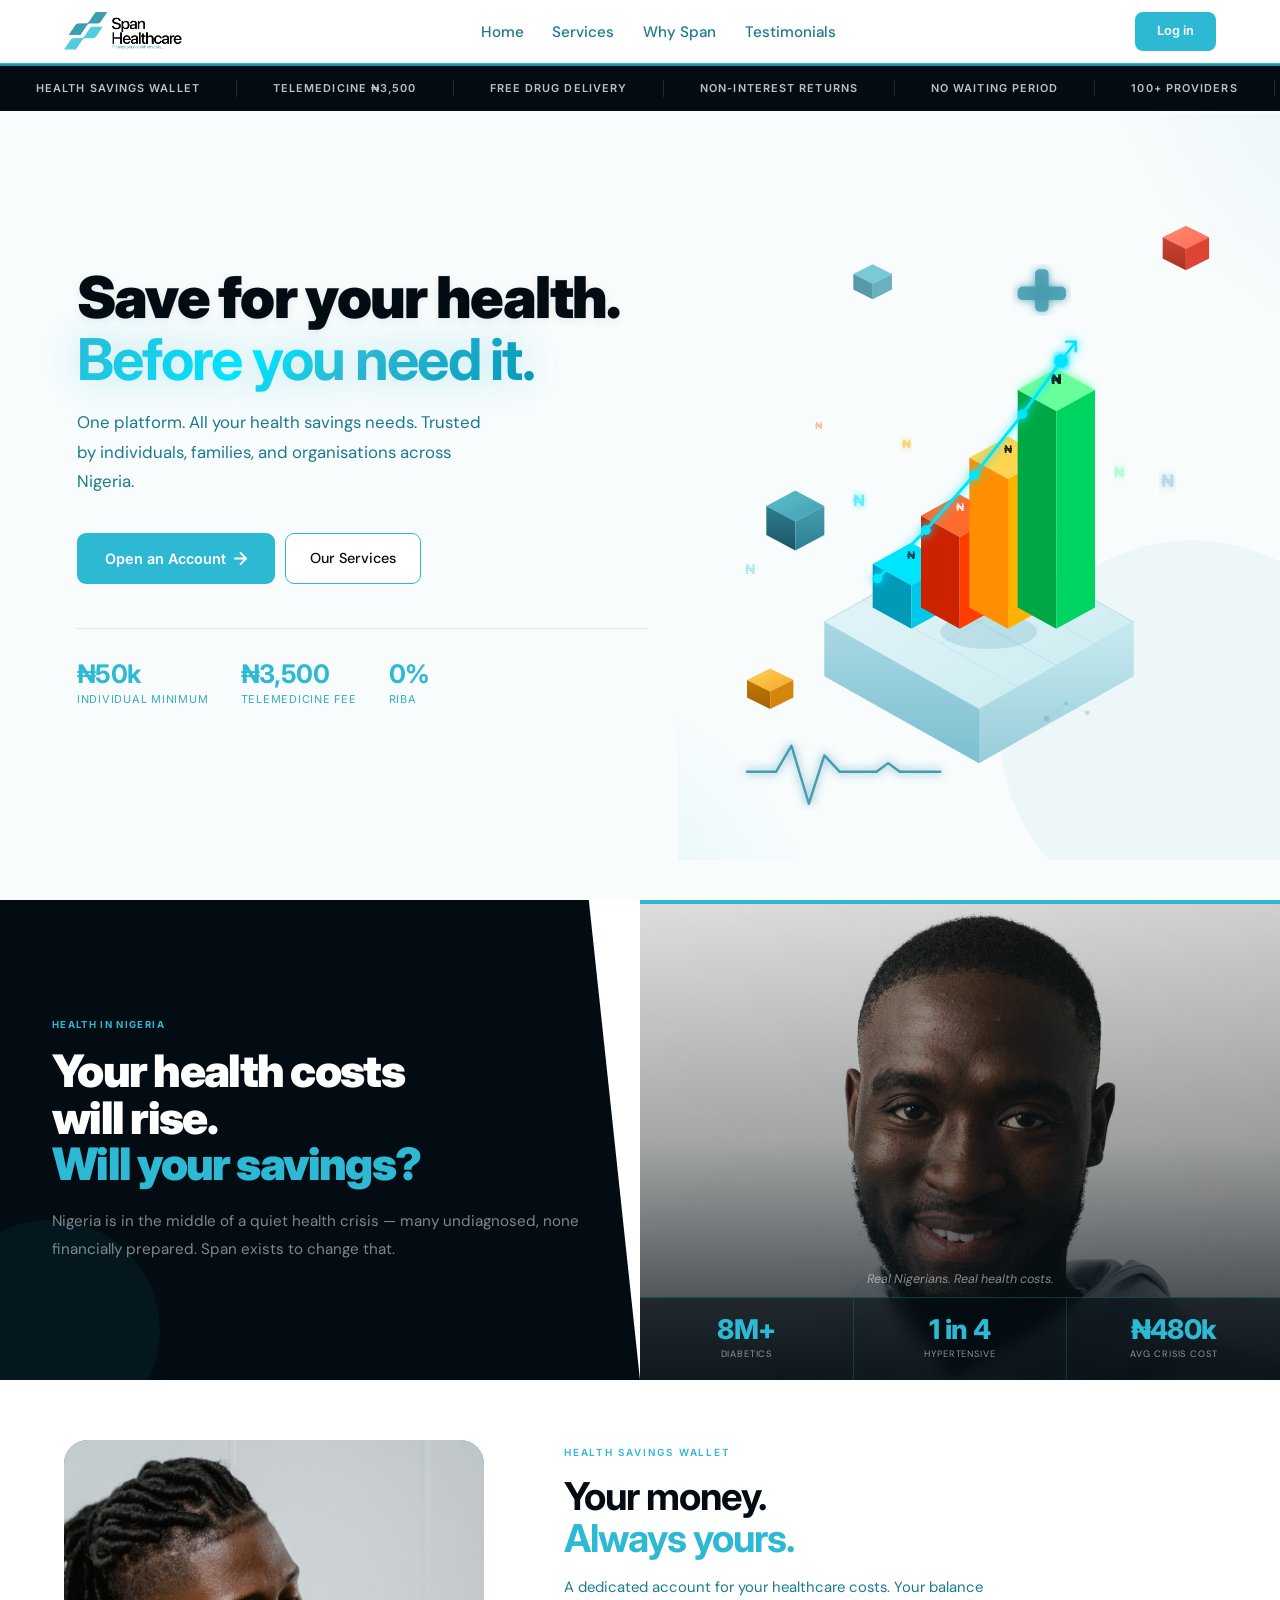
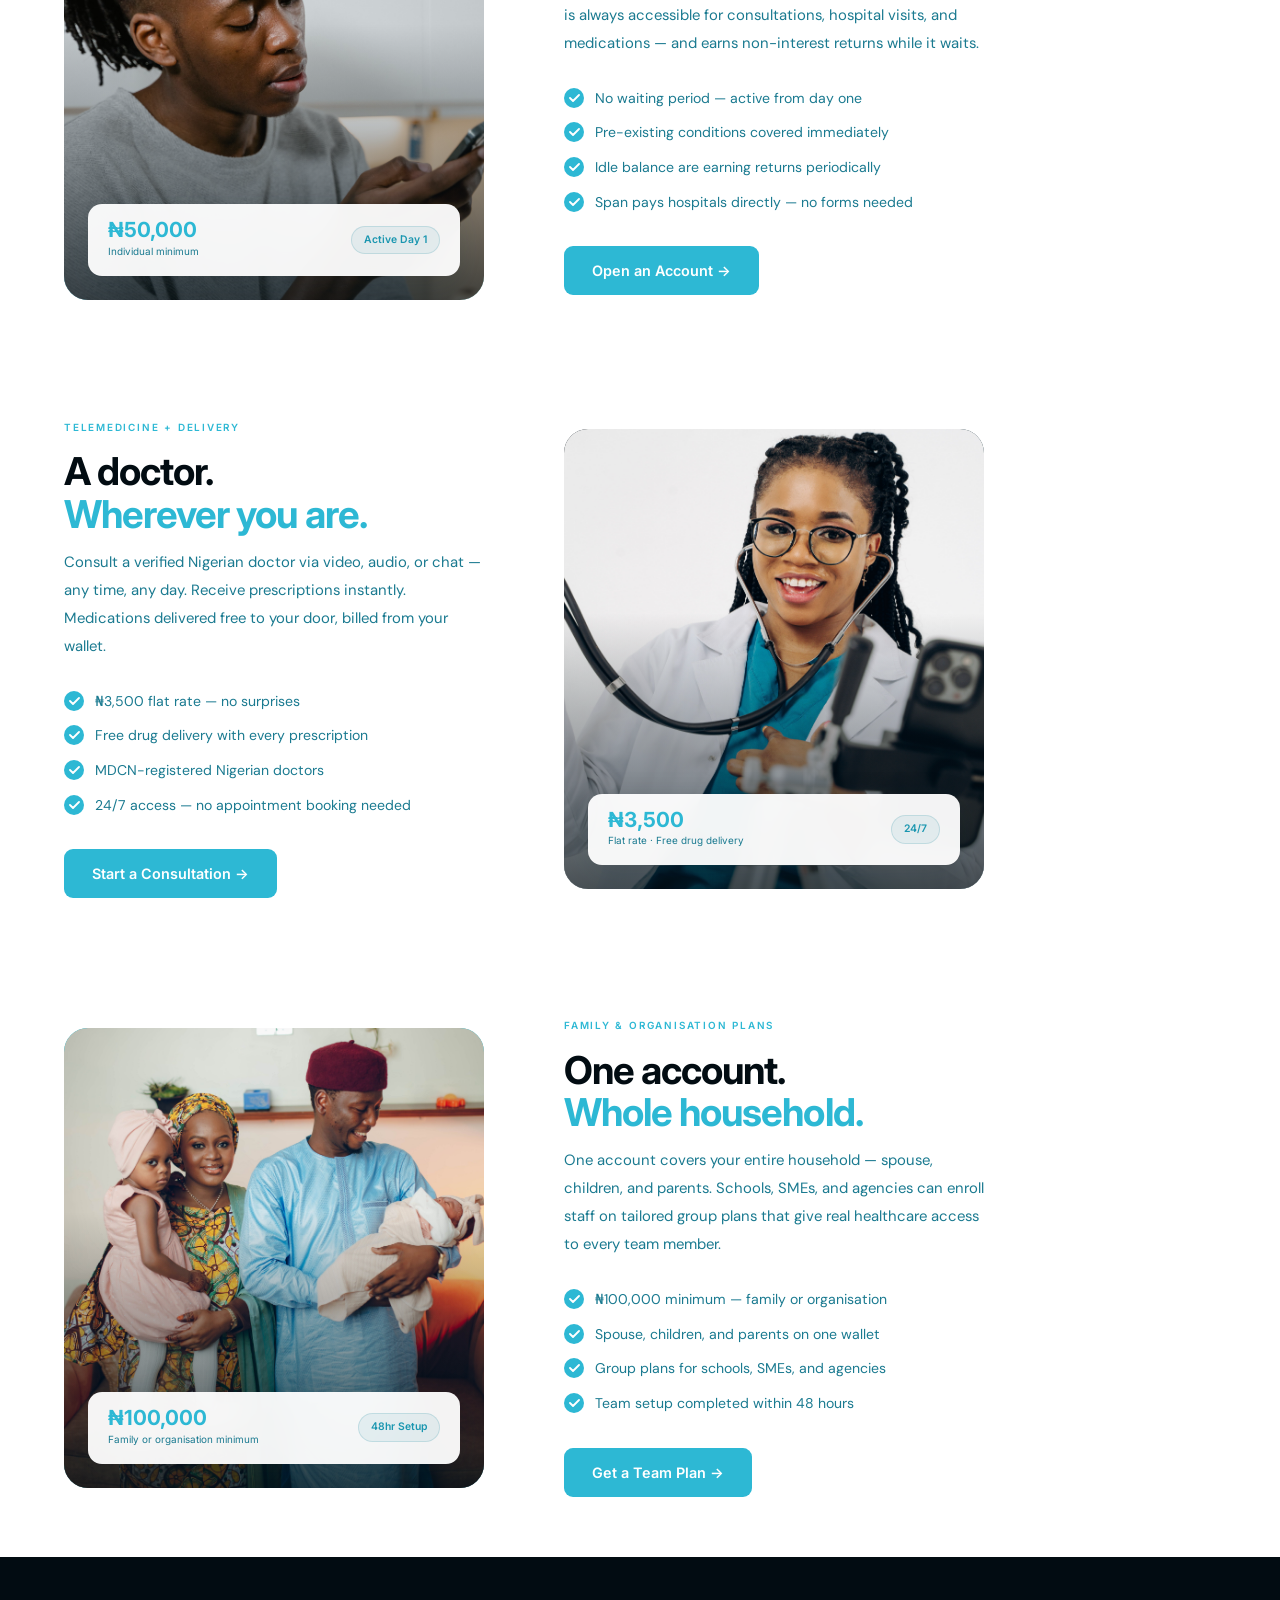
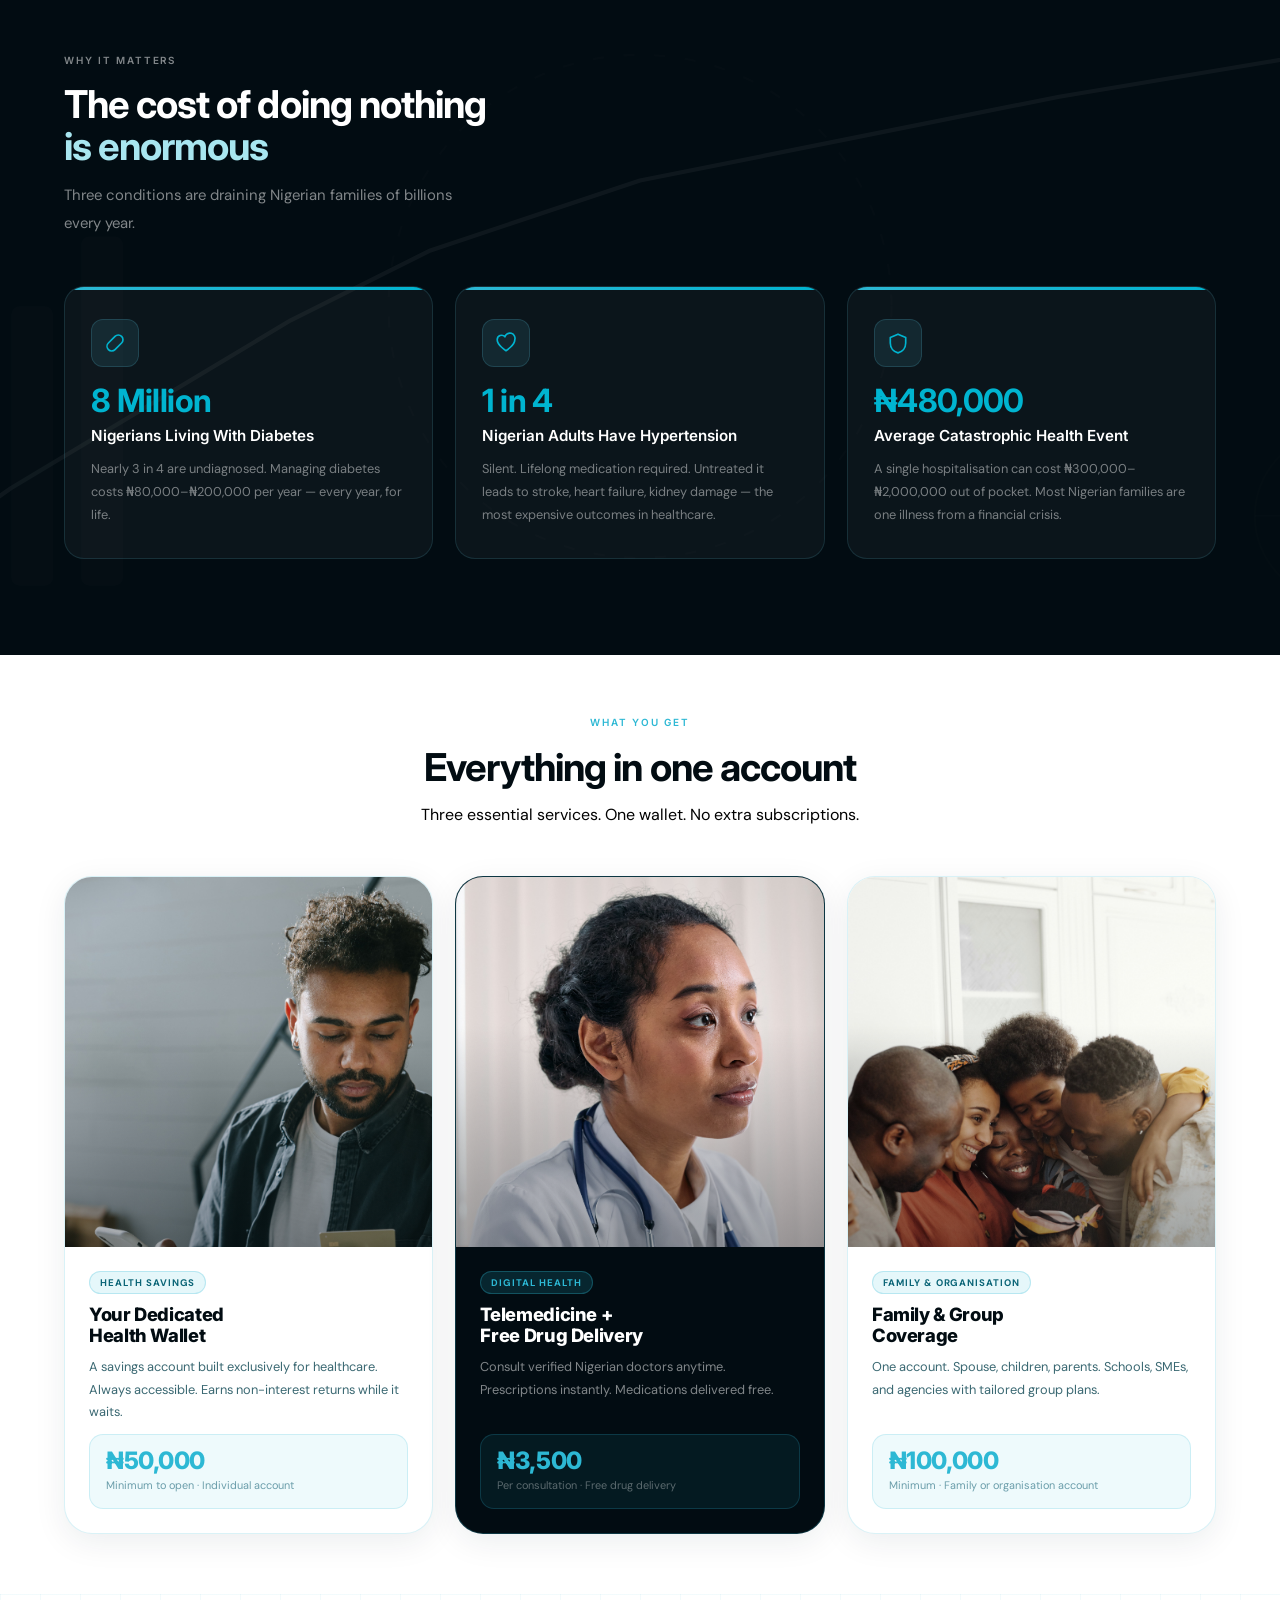
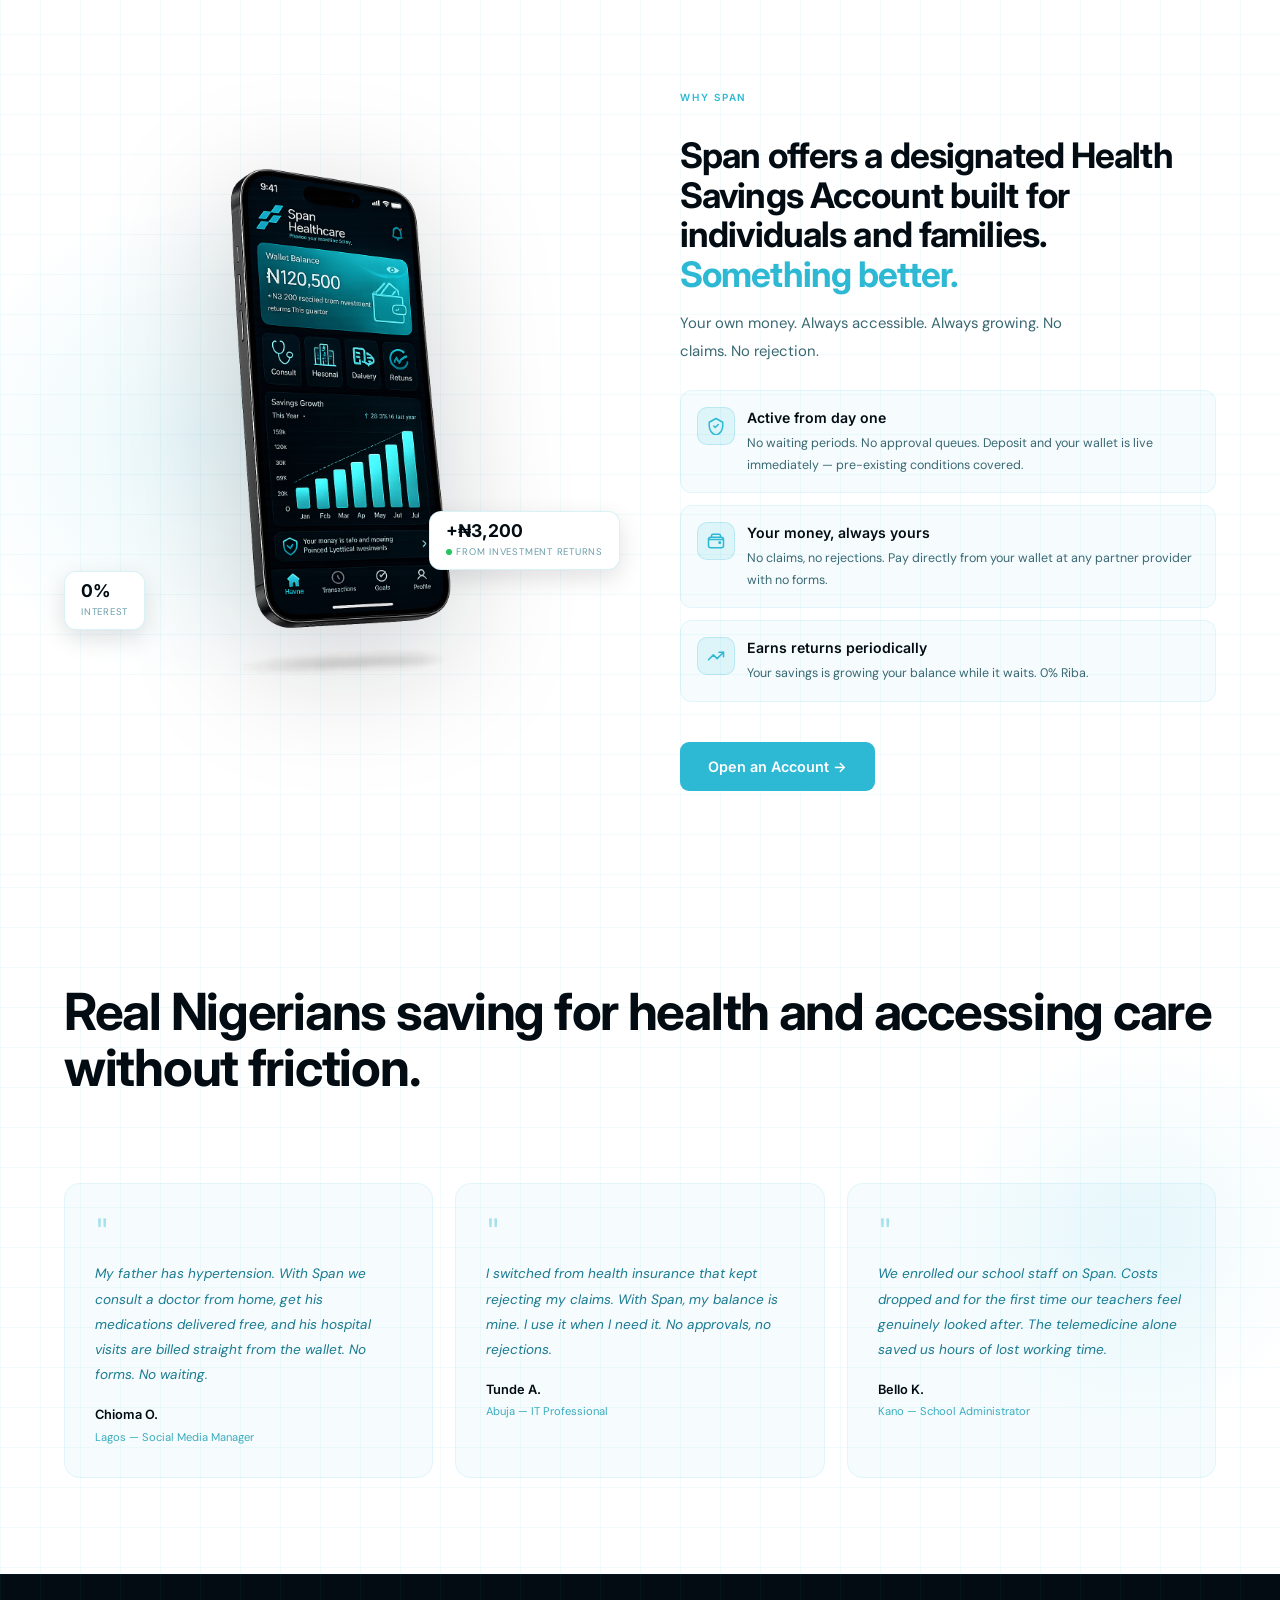
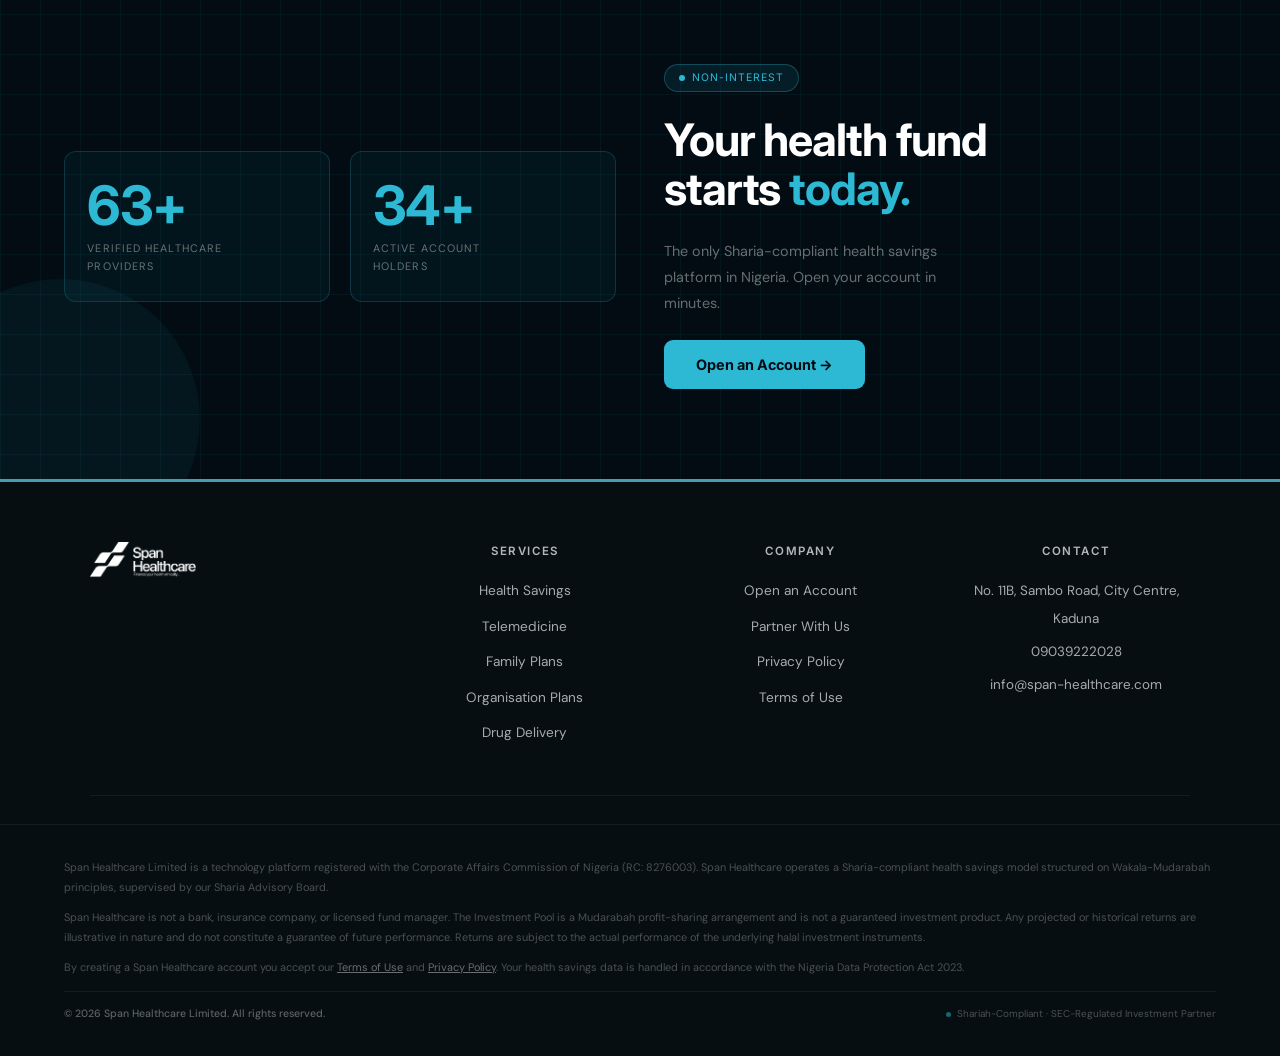
==== commit abcba1b9: "New page" ====
--- a/index.html
+++ b/index.html
@@ -567,7 +567,7 @@
     <li><a href="#testimonials">Testimonials</a></li>
   </ul>
   <div class="nav-r">
-    <a href="https://span-hfintech.vercel.app" class="btn-cta nav-login">Log in</a>
+    <a href="maintenance.html" class="btn-cta nav-login">Log in</a>
     <button class="burger" id="burger" onclick="toggleMenu()"><span></span><span></span><span></span></button>
   </div>
 </header>
@@ -577,7 +577,7 @@
 <a href="#services" onclick="toggleMenu()">Services</a>
 <a href="#whyspan" onclick="toggleMenu()">Why Span</a>
 <a href="#testimonials" onclick="toggleMenu()">Testimonials</a>
-  <a href="https://span-hfintech.vercel.app" class="btn-cta">Open an Account</a>
+  <a href="maintenance.html" class="btn-cta">Open an Account</a>
 </div>
 
 <!-- MARQUEE -->
@@ -604,7 +604,7 @@
     <h1><span class="h1-dark">Save for your health.</span><br><em class="h1-shine">Before you need it.</em></h1>
     <p class="hero-sub">One platform. All your health savings needs. Trusted by individuals, families, and organisations across Nigeria.</p>
     <div class="hero-btns">
-      <a href="https://span-hfintech.vercel.app" class="btn-p">Open an Account <svg width="13" height="13" viewBox="0 0 14 14" fill="none"><path d="M1 7h12M7 1l6 6-6 6" stroke="currentColor" stroke-width="2" stroke-linecap="round" stroke-linejoin="round"/></svg></a>
+      <a href="maintenance.html" class="btn-p">Open an Account <svg width="13" height="13" viewBox="0 0 14 14" fill="none"><path d="M1 7h12M7 1l6 6-6 6" stroke="currentColor" stroke-width="2" stroke-linecap="round" stroke-linejoin="round"/></svg></a>
       <a href="#services" class="btn-o">Our Services</a>
     </div>
     <div class="hero-stats">
@@ -880,7 +880,7 @@
         <li>Idle balance are earning returns periodically</li>
         <li>Span pays hospitals directly — no forms needed</li>
       </ul>
-      <a href="https://span-hfintech.vercel.app" class="btn-p" style="width:fit-content">Open an Account →</a>
+      <a href="maintenance.html" class="btn-p" style="width:fit-content">Open an Account →</a>
     </div>
   </div>
 </section>
@@ -906,7 +906,7 @@
         <li>MDCN-registered Nigerian doctors</li>
         <li>24/7 access — no appointment booking needed</li>
       </ul>
-      <a href="https://span-hfintech.vercel.app" class="btn-p" style="width:fit-content">Start a Consultation →</a>
+      <a href="maintenance.html" class="btn-p" style="width:fit-content">Start a Consultation →</a>
     </div>
   </div>
 </section>
@@ -932,7 +932,7 @@
         <li>Group plans for schools, SMEs, and agencies</li>
         <li>Team setup completed within 48 hours</li>
       </ul>
-      <a href="https://span-hfintech.vercel.app" class="btn-p" style="width:fit-content">Get a Team Plan →</a>
+      <a href="maintenance.html" class="btn-p" style="width:fit-content">Get a Team Plan →</a>
     </div>
   </div>
 </section>
@@ -1105,7 +1105,7 @@
         </div>
       </div>
 
-      <a href="https://span-hfintech.vercel.app" class="btn-p" style="width:fit-content;display:inline-flex;margin-top:1.5rem">Open an Account →</a>
+      <a href="maintenance.html" class="btn-p" style="width:fit-content;display:inline-flex;margin-top:1.5rem">Open an Account →</a>
     </div>
 
   </div>
@@ -1152,7 +1152,7 @@
       <div class="halal-tag"><span class="hdot"></span>Non-interest</div>
       <h2 class="cta-h">Your health fund<br>starts <em>today.</em></h2>
       <p class="cta-sub">The only Sharia-compliant health savings platform in Nigeria. Open your account in minutes.</p>
-      <a href="https://span-hfintech.vercel.app" class="btn-cw">Open an Account →</a>
+      <a href="maintenance.html" class="btn-cw">Open an Account →</a>
     </div>
   </div>
 </section>
@@ -1178,7 +1178,7 @@
     <div class="fc">
       <h4>Company</h4>
       <ul>
-        <li><a href="https://span-hfintech.vercel.app">Open an Account</a></li>
+        <li><a href="maintenance.html">Open an Account</a></li>
         <li><a href="partner.html">Partner With Us</a></li>
         <li><a href="privacy.html">Privacy Policy</a></li>
         <li><a href="terms.html">Terms of Use</a></li>
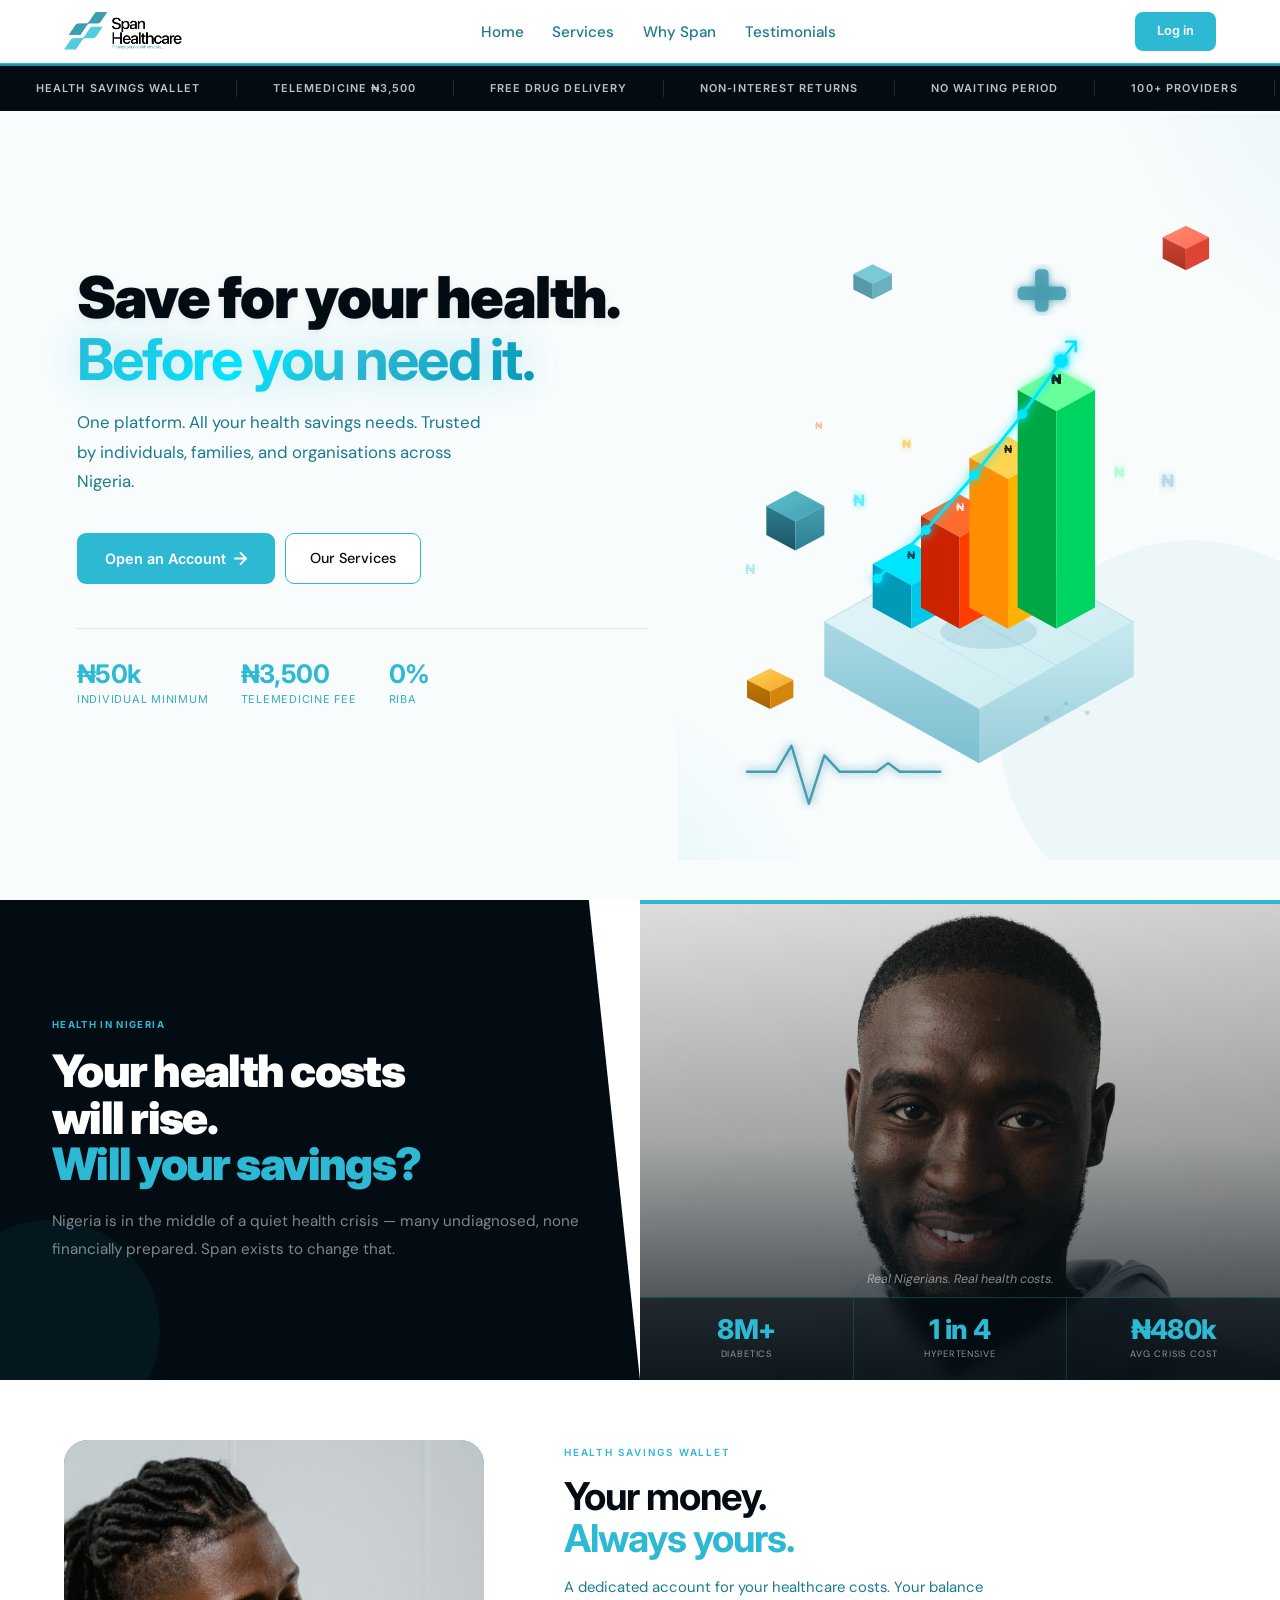
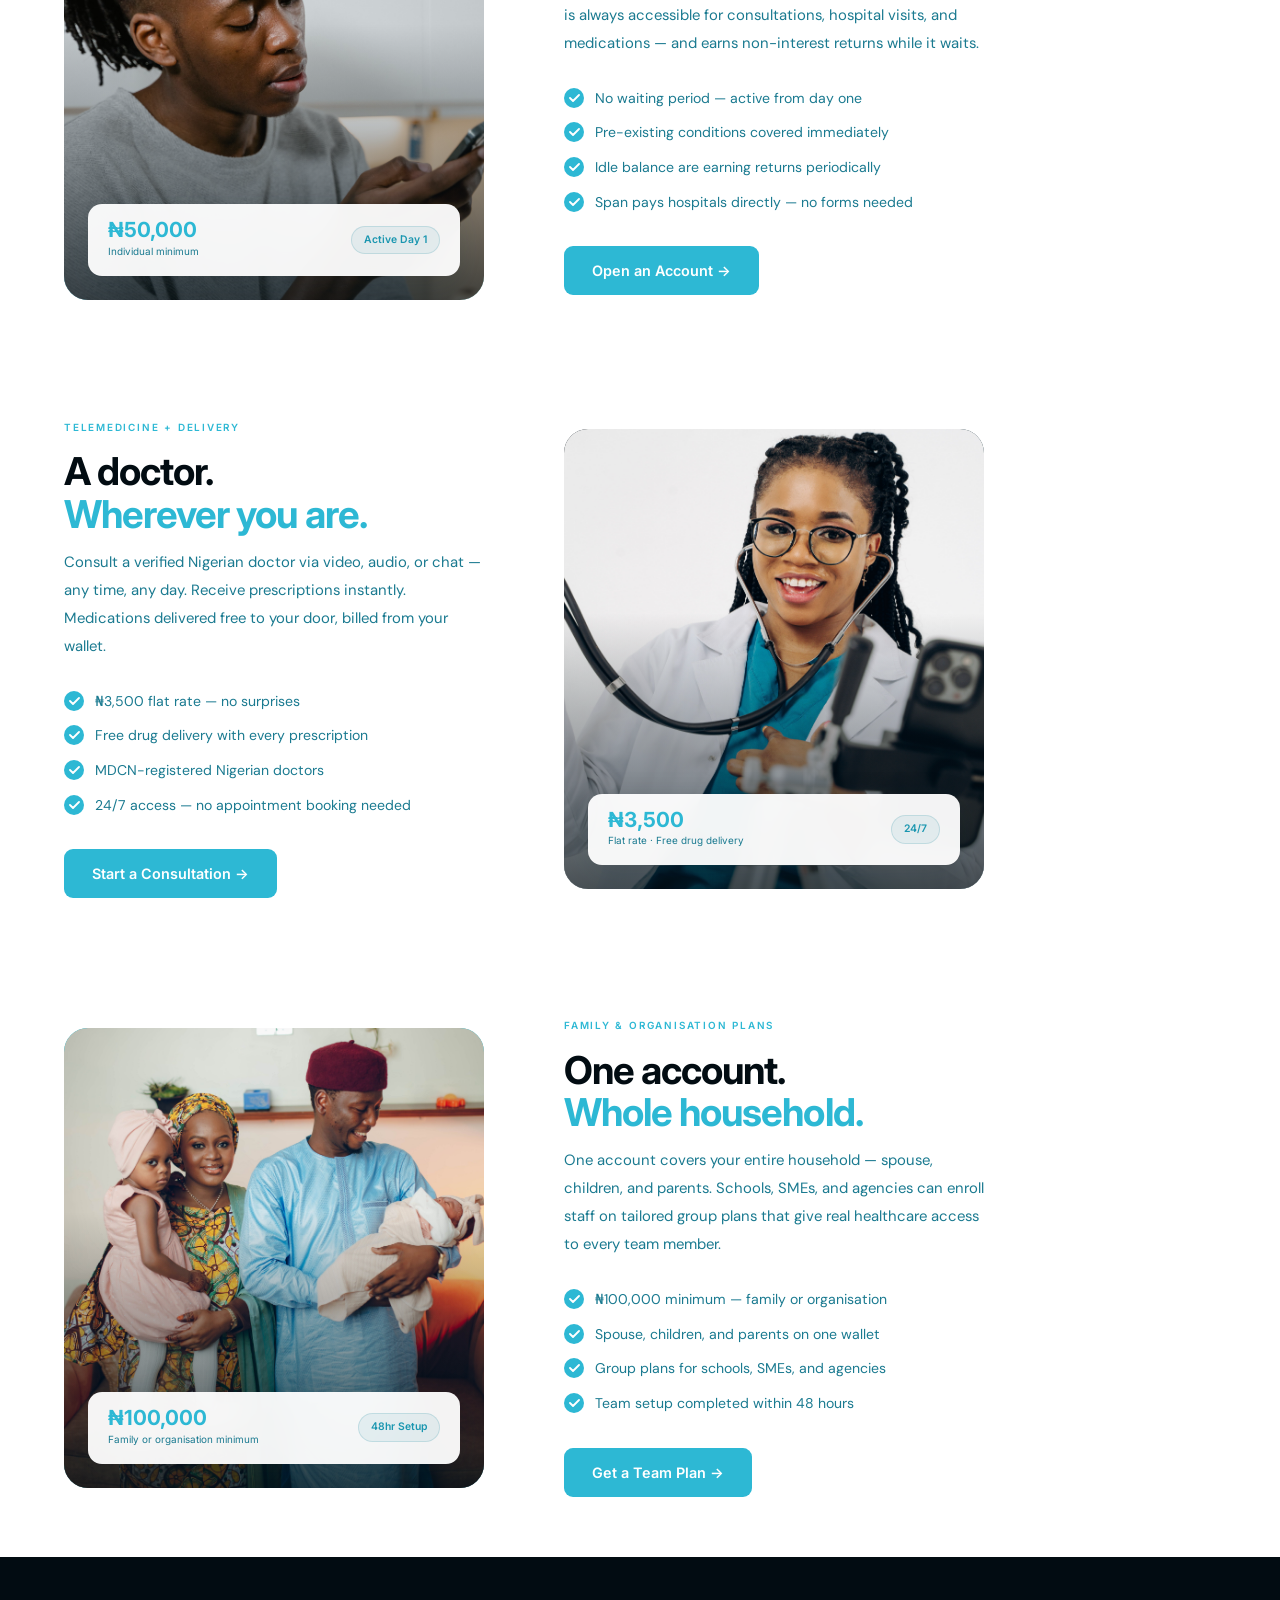
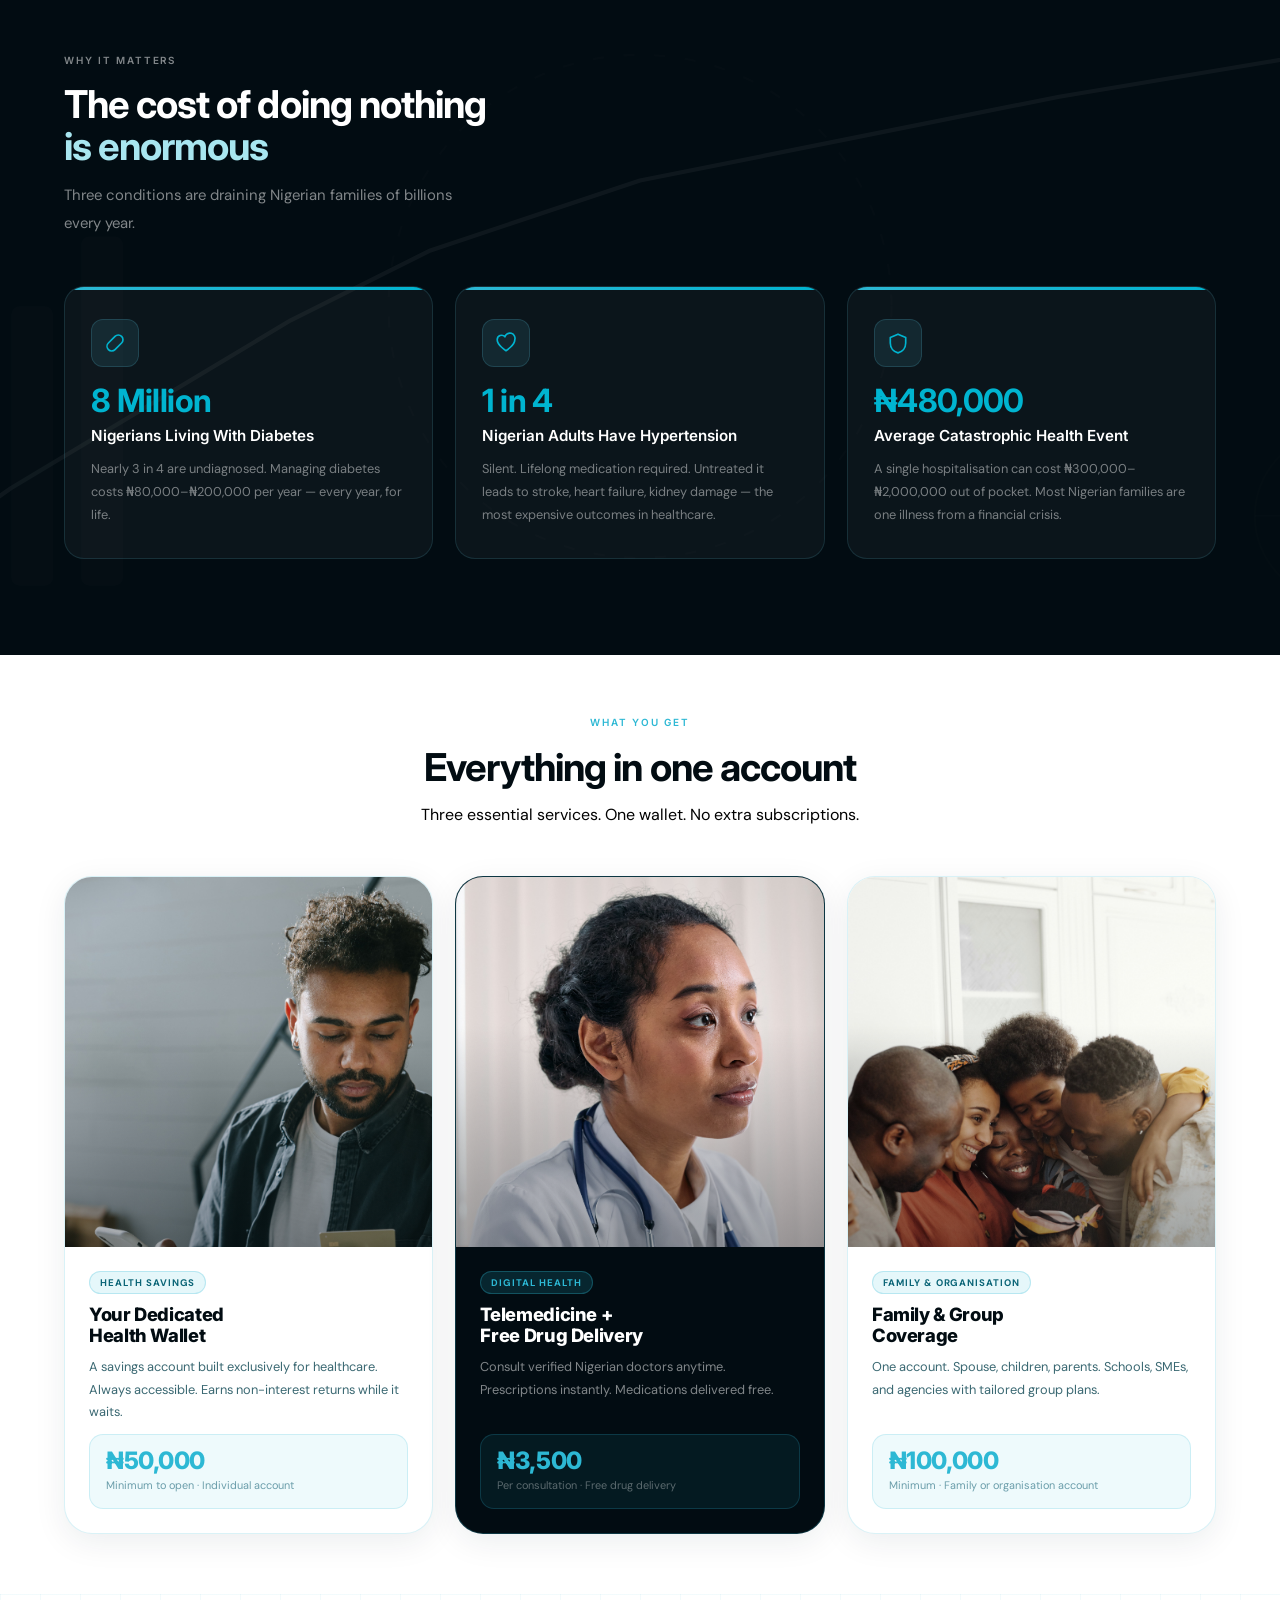
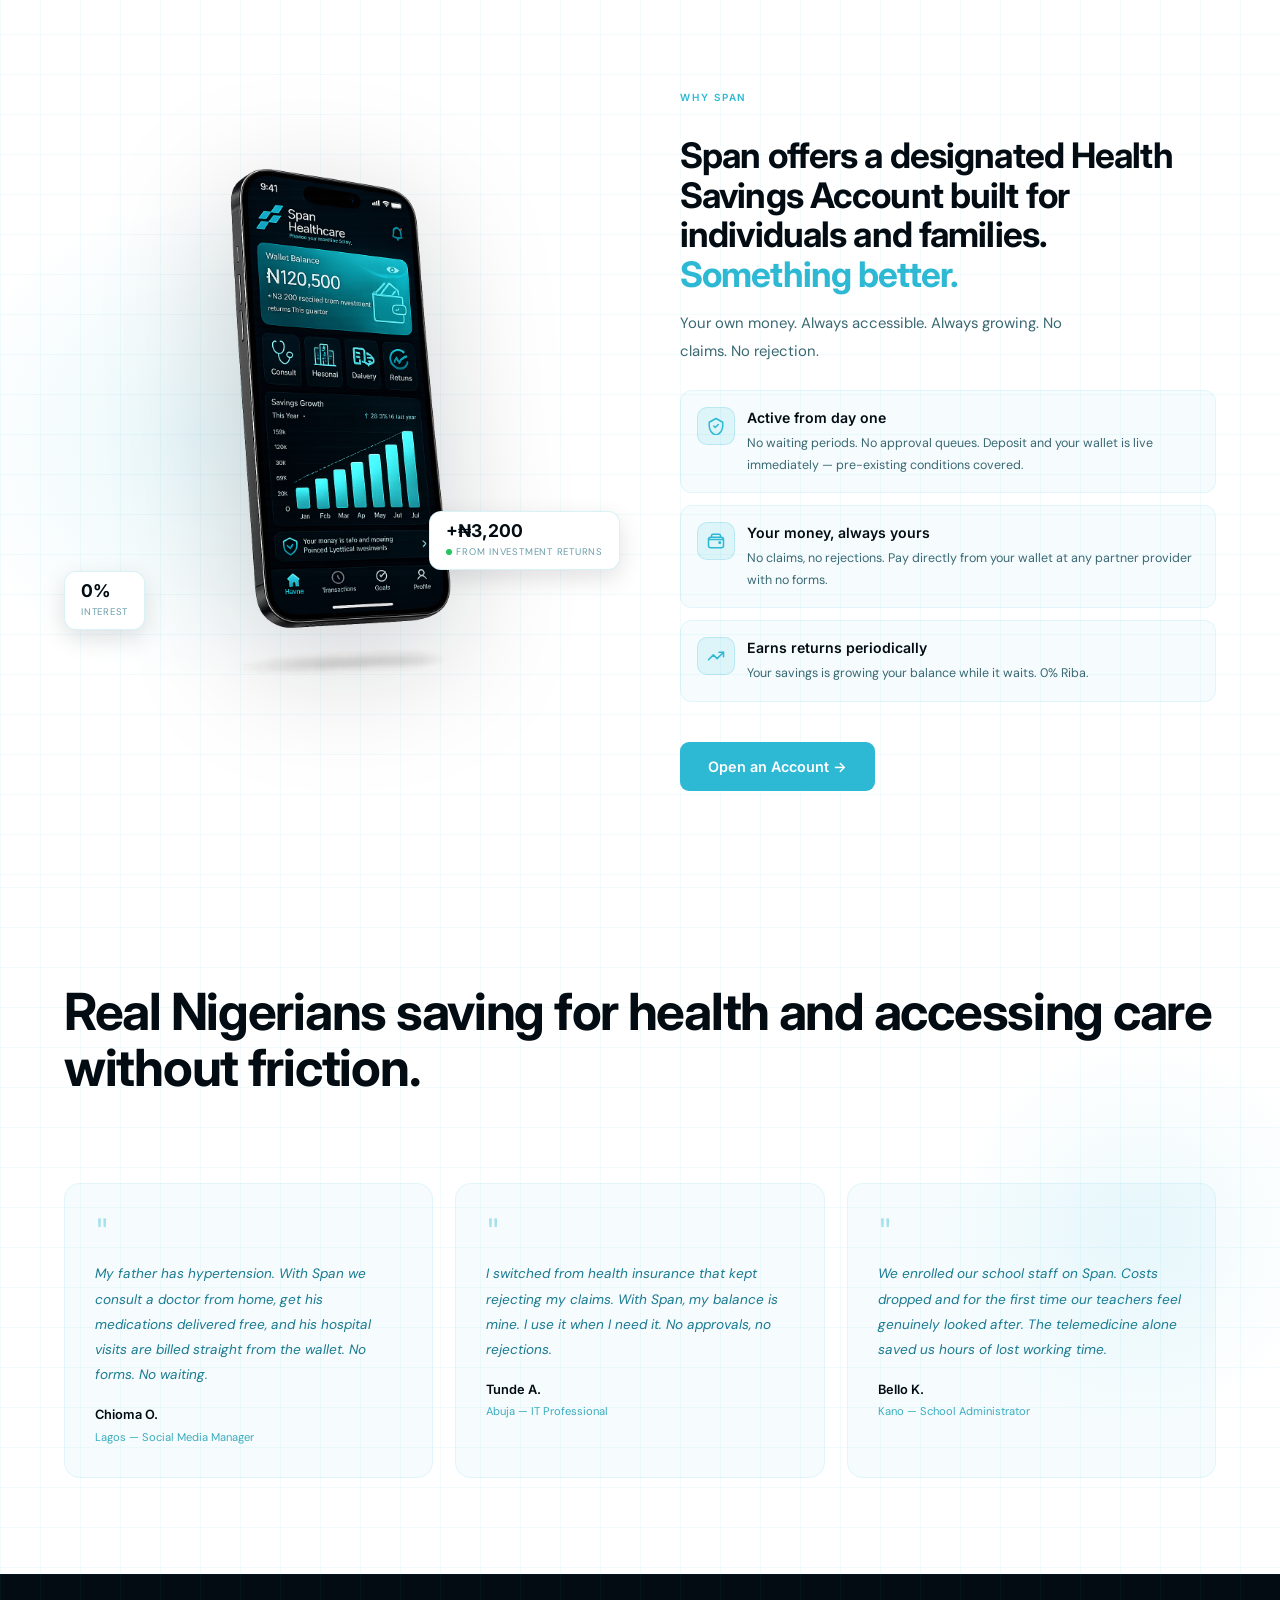
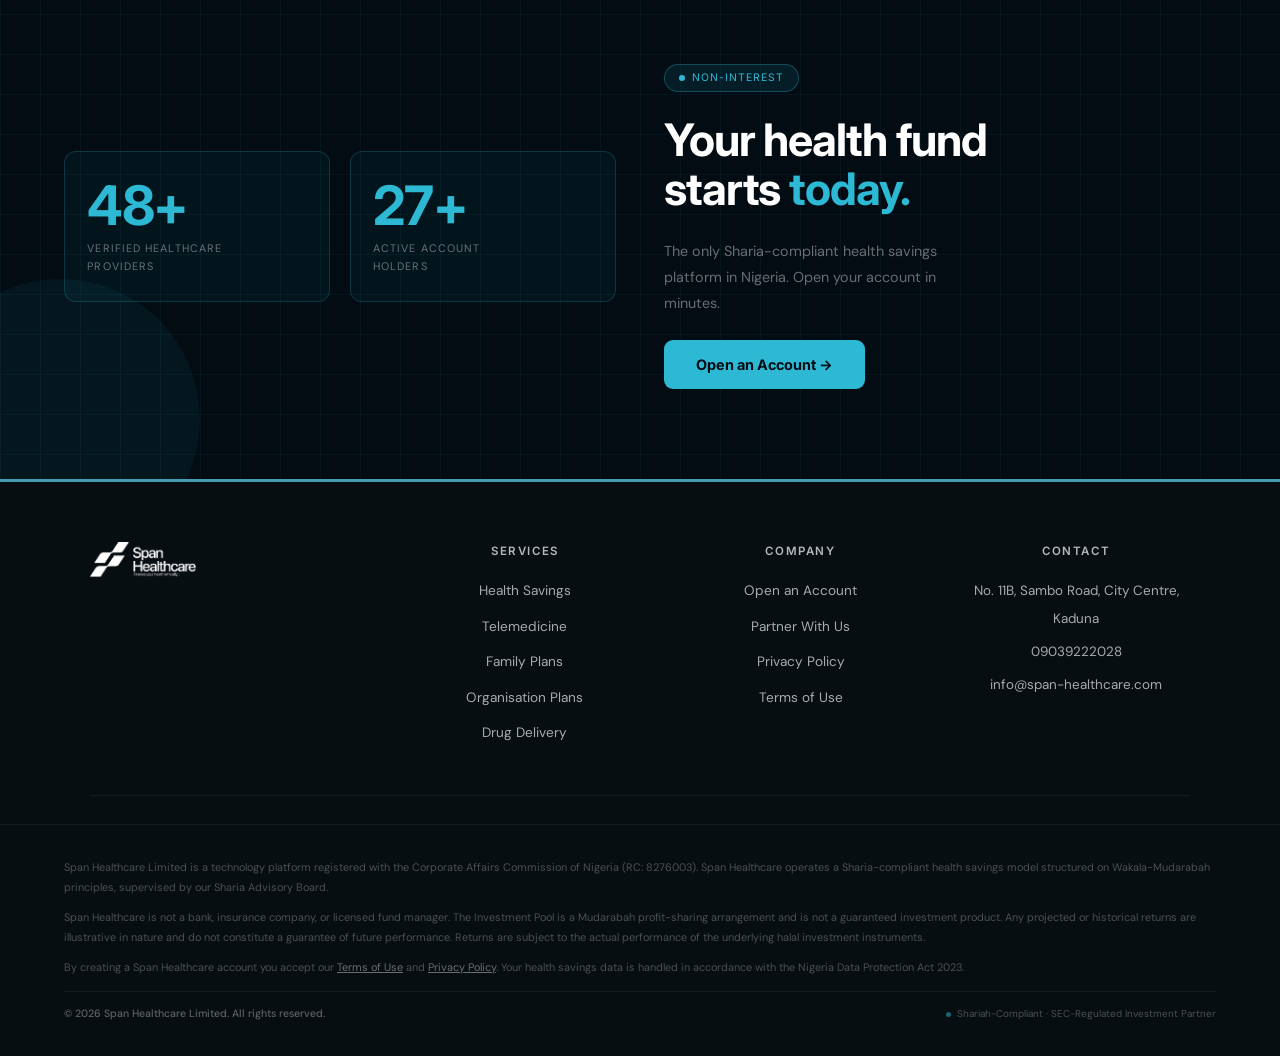
==== commit d2bdc8bd: "Update.." ====
--- a/index.html
+++ b/index.html
@@ -6,559 +6,20 @@
 <title>Span Healthcare — Save for Your Health</title>
 <link rel="canonical" href="https://span-healthcare.com/">
 <meta name="description" content="One platform. All your health savings needs. Trusted by individuals, families, and organisations across Nigeria.">
-<link rel="icon" type="image/png" sizes="32x32" href="img/Asset 4.png">
-<link rel="icon" type="image/png" sizes="16x16" href="img/Asset 4.png">
+<link rel="icon" type="image/png" sizes="32x32" href="img/Asset4.png">
+<link rel="icon" type="image/png" sizes="16x16" href="img/Asset4.png">
 <link rel="shortcut icon" href="img/favicon.ico">
-<link rel="apple-touch-icon" sizes="180x180" href="img/Asset 4.png">
+<link rel="apple-touch-icon" sizes="180x180" href="img/Asset4.png">
 <link rel="preconnect" href="https://fonts.googleapis.com">
 <link href="https://fonts.googleapis.com/css2?family=Inter:wght@300;400;500;600;700&family=DM+Sans:ital,wght@0,300;0,400;0,500;0,600;1,400&display=swap" rel="stylesheet">
-<style>
-*,*::before,*::after{box-sizing:border-box;margin:0;padding:0}
-:root{
-  --teal:#2DB8D4;
---teal-d:#1A96B0;
---teal-l:#4DCDE6;
---teal-v:#00B4D0;
---teal-xl:#A8E6F0;
---navy:#020C12;
---mid:#1A7A90;
---light:#3AACBE;
---border:#2DB8D4;
-}
-html{scroll-behavior:smooth}
-body{font-family:'DM Sans',sans-serif;background:var(--white);color:var(--text);overflow-x:hidden;-webkit-font-smoothing:antialiased;line-height:1.6}
-h1,h2,h3,h4{font-family:'Inter',sans-serif}
-
-/* ── NAV ── */
-#nav{position:fixed;top:0;left:0;right:0;z-index:200;height:64px;padding:0 5%;display:flex;align-items:center;justify-content:space-between;background:rgba(255,255,255,.96);backdrop-filter:blur(18px);border-bottom:1px solid var(--border);transition:box-shadow .3s}
-#nav.scrolled{box-shadow:0 2px 24px rgba(11,42,48,.1)}
-.nav-logo{display:flex;align-items:center;gap:9px;text-decoration:none}
-.nav-wm{font-family:'Inter',sans-serif;font-size:.95rem;font-weight:600;color:var(--navy);letter-spacing:-.01em}
-.nav-links{display:flex;align-items:center;gap:1.8rem;list-style:none}
-.nav-links a{font-size:.95rem;font-weight:500;color:var(--mid);text-decoration:none;transition:color .2s}
-.nav-links a:hover{color:var(--teal)}
-.nav-r{display:flex;align-items:center;gap:12px}
-.btn-ghost{font-size:.8rem;font-weight:500;color:var(--text);text-decoration:none;padding:8px 16px;font-family:'Inter',sans-serif;border:1.5px solid var(--border);border-radius:8px;transition:all .2s}
-.btn-ghost:hover{border-color:var(--teal);color:var(--teal)}
-.btn-cta{padding:9px 22px;background:var(--teal);color:#fff;border-radius:8px;font-size:.8rem;font-weight:600;text-decoration:none;font-family:'Inter',sans-serif;transition:all .2s}
-.btn-cta:hover{background:var(--teal-d);box-shadow:0 4px 16px rgba(69,157,175,.4)}
-.burger{display:none;flex-direction:column;gap:5px;cursor:pointer;padding:4px;background:none;border:none}
-.burger span{display:block;width:20px;height:2px;background:var(--text);border-radius:2px}
-.mmenu{display:none;position:fixed;inset:0;top:64px;background:#fff;z-index:199;padding:2rem 5%;flex-direction:column;border-top:1px solid var(--border)}
-.mmenu.open{display:flex}
-.mmenu a{display:block;padding:14px 0;font-size:.95rem;font-weight:500;color:var(--text);text-decoration:none;border-bottom:1px solid var(--border)}
-.mmenu .btn-cta{margin-top:1.2rem;text-align:center;display:block}
-
-.hero{
-  padding-top:122px;min-height:100vh;
-  position:relative;overflow:hidden;
-  background:#f8fcfd;
-  display:grid;grid-template-columns:1fr 1fr;
-  align-items:center;
-  padding-left:6%;padding-right:0;padding-bottom:40px;
-}
-.hero-left{position:relative;z-index:2;padding-right:5%}
-.hero-right{position:relative;z-index:1;height:100%;min-height:580px;display:flex;align-items:center;justify-content:center;overflow:hidden}
-
-.h1-dark{
-  color:#020C12;
-  font-weight:900;
-  -webkit-text-stroke:0.5px rgba(0,0,0,.15);
-  text-shadow:0 2px 8px rgba(0,0,0,.08);
-}
-.h1-shine{
-  font-style:normal;
-  background:linear-gradient(135deg,#2DB8D4 0%,#00E5FF 40%,#2DB8D4 60%,#0099B8 100%);
-  -webkit-background-clip:text;
-  -webkit-text-fill-color:transparent;
-  background-clip:text;
-  filter:drop-shadow(0 0 20px rgba(45,184,212,.35));
-}
-
-/* ── HERO ART ANIMATIONS ── */
-@keyframes float-up{0%,100%{transform:translateY(0)}50%{transform:translateY(-18px)}}
-@keyframes float-down{0%,100%{transform:translateY(0)}50%{transform:translateY(14px)}}
-@keyframes orbit-spin{from{transform:rotate(0deg)}to{transform:rotate(360deg)}}
-@keyframes orbit-spin-r{from{transform:rotate(0deg)}to{transform:rotate(-360deg)}}
-@keyframes shield-pulse{0%,100%{opacity:.5;transform:scale(1)}50%{opacity:.75;transform:scale(1.04)}}
-@keyframes bar1{0%{transform:scaleY(0);opacity:0}100%{transform:scaleY(1);opacity:1}}
-@keyframes heartbeat{0%{stroke-dashoffset:600}60%{stroke-dashoffset:0}80%{stroke-dashoffset:0;opacity:1}100%{stroke-dashoffset:0;opacity:1}}
-@keyframes draw-stem{0%{stroke-dashoffset:300;opacity:0}100%{stroke-dashoffset:0;opacity:.7}}
-@keyframes glow-pulse{0%,100%{filter:drop-shadow(0 0 4px rgba(0,194,217,.35))}50%{filter:drop-shadow(0 0 18px rgba(0,240,255,.85))}}
-@keyframes naira-drift{0%,100%{opacity:.2;transform:translateY(0)}50%{opacity:.45;transform:translateY(-10px)}}
-@keyframes fade-in-up{0%{opacity:0;transform:translateY(20px)}100%{opacity:1;transform:translateY(0)}}
-@keyframes coin-roll{0%{transform:translate(-150px,760px) rotate(0deg)}100%{transform:translate(750px,760px) rotate(720deg)}}
-@keyframes blink{0%,100%{opacity:1}50%{opacity:.2}}
-
-.art-coins{animation:float-up 4s ease-in-out infinite}
-.art-plant-stem{stroke-dasharray:300;stroke-dashoffset:300;animation:draw-stem 2.5s ease forwards 0.5s}
-.art-orbit1{transform-origin:300px 440px;animation:orbit-spin 18s linear infinite}
-.art-orbit2{transform-origin:300px 440px;animation:orbit-spin-r 12s linear infinite}
-.art-shield{animation:shield-pulse 3s ease-in-out infinite}
-.art-heartbeat{stroke-dasharray:600;stroke-dashoffset:600;animation:heartbeat 2.2s ease forwards 1s,glow-pulse 2s ease-in-out infinite 3s}
-.art-bar1{transform-origin:bottom;transform:scaleY(0);animation:bar1 1s cubic-bezier(.34,1.56,.64,1) forwards 1.2s}
-.art-bar2{transform-origin:bottom;transform:scaleY(0);animation:bar1 1s cubic-bezier(.34,1.56,.64,1) forwards 1.4s}
-.art-bar3{transform-origin:bottom;transform:scaleY(0);animation:bar1 1s cubic-bezier(.34,1.56,.64,1) forwards 1.6s}
-.art-bar4{transform-origin:bottom;transform:scaleY(0);animation:bar1 1s cubic-bezier(.34,1.56,.64,1) forwards 1.8s}
-.art-bar5{transform-origin:bottom;transform:scaleY(0);animation:bar1 1s cubic-bezier(.34,1.56,.64,1) forwards 2s}
-.art-steth{animation:glow-pulse 3s ease-in-out infinite 0.5s}
-.art-naira1{animation:naira-drift 5s ease-in-out infinite}
-.art-naira2{animation:naira-drift 6s ease-in-out infinite 1s}
-.art-naira3{animation:naira-drift 4.5s ease-in-out infinite 2s}
-.art-wallet{animation:float-down 5s ease-in-out infinite}
-.art-figure{animation:glow-pulse 4s ease-in-out infinite}
-
-.cta{background:#020C12;padding:90px 5%;position:relative;overflow:hidden}
-.cta::before{content:'';position:absolute;inset:0;background-image:linear-gradient(rgba(45,184,212,.06) 1px,transparent 1px),linear-gradient(90deg,rgba(45,184,212,.06) 1px,transparent 1px);background-size:40px 40px;pointer-events:none}
-.cta::after{content:'';position:absolute;bottom:-80px;left:-80px;width:280px;height:280px;border-radius:50%;background:rgba(45,184,212,.06);pointer-events:none}
-.cta-inner{display:grid;grid-template-columns:1fr 1fr;gap:3rem;align-items:center;position:relative;z-index:1}
-.cta-counters{display:grid;grid-template-columns:1fr 1fr;gap:1.2rem}
-.c-box{padding:1.6rem 1.4rem;border:0.5px solid rgba(45,184,212,.2);border-radius:12px;background:rgba(45,184,212,.05)}
-.c-val{font-size:3.4rem;font-weight:700;color:var(--teal);line-height:1;letter-spacing:-.03em;font-family:'Inter',sans-serif}
-.c-lbl{font-size:.68rem;color:rgba(255,255,255,.4);text-transform:uppercase;letter-spacing:.1em;margin-top:8px;line-height:1.6}
-.cta-right{display:flex;flex-direction:column;align-items:flex-start;gap:1.5rem}
-.halal-tag{display:inline-flex;align-items:center;gap:7px;padding:5px 14px;border-radius:20px;background:rgba(45,184,212,.1);border:0.5px solid rgba(45,184,212,.3);font-size:.65rem;color:var(--teal);letter-spacing:.1em;text-transform:uppercase;font-family:'Inter',sans-serif}
-.hdot{width:6px;height:6px;border-radius:50%;background:var(--teal);animation:blink 2s infinite;flex-shrink:0}
-.cta-h{font-family:'Inter',sans-serif;font-size:clamp(1.8rem,3.5vw,2.8rem);font-weight:700;color:#fff;line-height:1.1;letter-spacing:-.025em;margin:0}
-.cta-h em{font-style:normal;color:var(--teal)}
-.cta-sub{font-size:.9rem;color:rgba(255,255,255,.4);line-height:1.8;max-width:320px;margin:0}
-.btn-cw{display:inline-flex;align-items:center;gap:8px;padding:13px 28px;background:var(--teal);color:#020C12;border-radius:9px;font-size:.9rem;font-weight:700;text-decoration:none;font-family:'Inter',sans-serif;transition:all .2s}
-.btn-cw:hover{background:var(--teal-d)}
-@keyframes blink{0%,100%{opacity:1}50%{opacity:.2}}
-
-footer{background:#060e11;padding:60px 5% 28px;border-top:3px solid #459DAF;--teal:#459DAF;--teal-d:#2d7f91;--teal-l:#5bbfcf;--teal-xl:#98B7B9;--light:#6A9DAA;--border:#2a5a66}
-.f-grid{display:grid;grid-template-columns:1.2fr 1fr 1fr 1fr;justify-content:center;gap:3rem;padding-bottom:40px;border-bottom:1px solid rgba(255,255,255,.06);max-width:1100px;margin:0 auto}
-.f-brand{font-family:'Inter',sans-serif;font-size:.92rem;font-weight:600;color:#5bbfcf;display:flex;align-items:center;gap:9px}
-.f-desc{font-size:.85rem;color:rgba(255,255,255,.7);line-height:1.88;max-width:220px;margin-top:12px;font-family:'DM Sans',sans-serif}
-.fc h4{font-family:'Inter',sans-serif;font-size:.72rem;font-weight:600;letter-spacing:.14em;text-transform:uppercase;color:rgba(255,255,255,.7);margin-bottom:16px;text-align:center}
-.fc ul{list-style:none;text-align:center}
-.fc li{margin-bottom:10px}
-.fc a{font-size:.85rem;color:rgba(255,255,255,.65);text-decoration:none;transition:color .2s;font-family:'DM Sans',sans-serif}
-.fc a:hover{color:#5bbfcf}
-.f-contact{font-size:.84rem;color:rgba(255,255,255,.65);line-height:2.1;font-family:'DM Sans',sans-serif;text-align:center}
-.f-bot{display:flex;justify-content:space-between;align-items:center;padding-top:20px;flex-wrap:wrap;gap:.5rem}
-.f-bot p{font-size:.64rem;color:rgba(255,255,255,.55);font-family:'DM Sans',sans-serif}
-.f-halal{font-size:.62rem;color:rgba(255,255,255,.55);display:flex;align-items:center;gap:7px;font-family:'DM Sans',sans-serif}
-.legal{background:#060e11;border-top:1px solid rgba(255,255,255,.06);padding:32px 5%}
-.legal-text{display:flex;flex-direction:column;gap:10px}
-.legal-text p{font-size:.68rem;color:rgba(255,255,255,.55);line-height:1.85;font-family:'DM Sans',sans-serif}
-.legal-text a{color:rgba(255,255,255,.4);text-decoration:underline;transition:color .2s}
-.legal-text a:hover{color:#5bbfcf}
-.legal-badges{color:rgba(255,255,255,.45)!important;font-size:.62rem!important}
-.legal-copy{color:rgba(255,255,255,.6)!important;font-size:.66rem!important;font-weight:500}
-.legal-bottom{display:flex;justify-content:space-between;align-items:center;padding-top:12px;border-top:1px solid rgba(255,255,255,.06);margin-top:4px;flex-wrap:wrap;gap:.5rem}
-.legal-halal{font-size:.62rem;color:rgba(255,255,255,.55);font-family:'DM Sans',sans-serif;display:flex;align-items:center;gap:6px}
-.legal-halal::before{content:'';width:5px;height:5px;border-radius:50%;background:#459DAF;opacity:.5}
-
-@media(max-width:820px){.nav-links{display:none}.burger{display:flex}}
-
-/* ══════════════════════════════════════════════
-   HERO — illustrated art background
-══════════════════════════════════════════════ */
-.hero{
-  padding-top:114px;min-height:100vh;
-  position:relative;overflow:hidden;
-  background:#f8fcfd;
-  display:grid;grid-template-columns:1fr 1fr;
-  align-items:center;
-  padding-left:6%;padding-right:0;padding-bottom:40px;
-}
-.hero-left{
-  position:relative;z-index:2;
-  padding-right:5%;
-}
-.hero-right{
-  position:relative;z-index:1;
-  height:100%;min-height:580px;
-  display:flex;align-items:center;justify-content:center;
-  overflow:hidden;
-}
-/* The art illustration sits as the background */
-.hero-art{
-  position:absolute;inset:0;width:100%;height:100%;
-  pointer-events:none;
-}
-/* Gradient overlay so text on left stays readable */
-.hero-overlay{
-  position:absolute;inset:0;
-  background:radial-gradient(
-    ellipse 60% 70% at 50% 50%,
-    rgba(248,252,253,0.92) 0%,
-    rgba(248,252,253,0.72) 45%,
-    rgba(248,252,253,0.15) 75%,
-    rgba(248,252,253,0.0) 100%
-  );
-  pointer-events:none;z-index:1;
-}
-.hero-content{position:relative;z-index:2;max-width:580px;padding:20px 0;text-align:left}
-.hero-badge{display:inline-flex;align-items:center;gap:7px;padding:5px 14px;border-radius:20px;background:rgba(69,157,175,.12);border:1.5px solid rgba(69,157,175,.28);font-size:.65rem;font-weight:600;color:var(--teal-d);letter-spacing:.1em;text-transform:uppercase;margin:0 auto 1.6rem;font-family:'Inter',sans-serif;width:fit-content}
-.bdot{width:6px;height:6px;border-radius:50%;background:var(--teal);animation:blink 2s infinite;flex-shrink:0}
-@keyframes blink{0%,100%{opacity:1}50%{opacity:.2}}
-.hero h1{font-family:'Inter',sans-serif;font-size:clamp(2.4rem,4.5vw,3.8rem);font-weight:700;line-height:1.08;letter-spacing:-.03em;color:var(--navy);margin-bottom:1.1rem}
-.hero h1 em{font-style:normal;color:var(--teal)}
-.hero-sub{font-size:1.05rem;color:var(--mid);max-width:420px;line-height:1.78;margin:0 0 2.2rem;font-weight:400}
-.hero-btns{display:flex;gap:10px;flex-wrap:wrap;margin-bottom:2.8rem;justify-content:flex-start}
-.btn-p{padding:13px 28px;background:var(--teal);color:#fff;border-radius:9px;font-size:.9rem;font-weight:600;text-decoration:none;display:inline-flex;align-items:center;gap:8px;font-family:'Inter',sans-serif;border:none;cursor:pointer;transition:all .22s}
-.btn-p:hover{background:var(--teal-d);transform:translateY(-2px);box-shadow:0 8px 24px rgba(69,157,175,.4)}
-.btn-o{padding:13px 24px;background:rgba(255,255,255,.9);color:var(--navy);border-radius:9px;font-size:.9rem;font-weight:500;text-decoration:none;border:1.5px solid var(--border);font-family:'DM Sans',sans-serif;transition:all .22s;backdrop-filter:blur(8px)}
-.btn-o:hover{border-color:var(--teal);color:var(--teal)}
-.hero-stats{display:flex;gap:2rem;padding-top:2rem;border-top:1px solid rgba(69,157,175,.2);flex-wrap:wrap;justify-content:flex-start}
-.hs-v{font-family:'Inter',sans-serif;font-size:1.6rem;font-weight:700;color:var(--navy);line-height:1;letter-spacing:-.02em}
-.hs-v span{color:var(--teal)}
-.hs-l{font-size:.68rem;color:var(--light);text-transform:uppercase;letter-spacing:.07em;margin-top:4px;font-family:'Inter',sans-serif}
-
-/* ── MARQUEE ── */
-.strip{background:var(--navy);padding:14px 0;overflow:hidden;border-top:2px solid var(--teal-d);position:fixed;top:64px;left:0;right:0;z-index:99}
-.strip-track{display:flex;animation:scroll 26s linear infinite;width:max-content}
-.si{padding:0 36px;border-right:1px solid rgba(255,255,255,.12);font-size:.68rem;font-weight:600;color:rgba(255,255,255,.75);letter-spacing:.1em;text-transform:uppercase;white-space:nowrap;font-family:'Inter',sans-serif}
-@keyframes scroll{0%{transform:translateX(0)}100%{transform:translateX(-50%)}}
-
-/* ── STATEMENT ── */
-.statement{padding:0;overflow:hidden}
-.st-inner{display:grid;grid-template-columns:1fr 1fr;min-height:480px}
-.st-left{
-  background:#020C12;
-  padding:64px 52px;
-  display:flex;flex-direction:column;justify-content:center;
-  position:relative;overflow:hidden;
-  clip-path:polygon(0 0,92% 0,100% 100%,0 100%);
-}
-.st-left::before{content:'';position:absolute;bottom:-60px;left:-60px;width:220px;height:220px;border-radius:50%;background:rgba(45,184,212,.06);pointer-events:none}
-.st-lbl{font-size:.6rem;font-weight:700;color:#2DB8D4;letter-spacing:.14em;text-transform:uppercase;margin-bottom:1rem;font-family:'Inter',sans-serif}
-.st-h{font-family:'Inter',sans-serif;font-size:clamp(2rem,3.5vw,3rem);font-weight:900;line-height:1.04;letter-spacing:-.035em;color:#fff}
-.st-h em{font-style:normal;color:#2DB8D4}
-.st-sub{font-size:.95rem;color:rgba(255,255,255,.5);line-height:1.85;margin-top:1.2rem;font-family:'DM Sans',sans-serif}
-.st-right{position:relative;overflow:hidden;min-height:480px}
-.st-photo{position:absolute;inset:0}
-.st-photo img{width:100%;height:100%;object-fit:cover;display:block}
-.st-overlay{position:absolute;inset:0;background:linear-gradient(to top,rgba(2,12,18,.85) 0%,rgba(2,12,18,.3) 50%,rgba(2,12,18,.05) 100%);z-index:1}
-.st-accent{position:absolute;top:0;left:0;right:0;height:4px;background:#2DB8D4;z-index:2}
-.st-caption{position:absolute;bottom:90px;left:20px;right:20px;z-index:2;text-align:center;font-size:.78rem;color:rgba(255,255,255,.5);font-family:'DM Sans',sans-serif;font-style:italic}
-.st-stats{position:absolute;bottom:0;left:0;right:0;z-index:2;display:flex;background:rgba(2,12,18,.6);backdrop-filter:blur(8px);border-top:1px solid rgba(45,184,212,.25)}
-.st-stat{flex:1;text-align:center;padding:18px 12px;border-right:1px solid rgba(45,184,212,.2)}
-.st-stat:last-child{border-right:none}
-.st-sv{font-family:'Inter',sans-serif;font-size:1.7rem;font-weight:800;color:#2DB8D4;line-height:1;letter-spacing:-.02em}
-.st-sl{font-size:.58rem;color:rgba(255,255,255,.55);text-transform:uppercase;letter-spacing:.09em;margin-top:4px}
-.btn-cw{padding:13px 32px;background:var(--teal);color:#020C12;border-radius:9px;font-size:.9rem;font-weight:700;text-decoration:none;display:inline-flex;align-items:center;gap:8px;font-family:'Inter',sans-serif;transition:all .22s}
-.btn-cw:hover{background:var(--teal-d);transform:translateY(-2px)}
-
-/* ── SPLIT SECTIONS ── */
-.split{background:var(--white);padding:60px 5%;display:flex;align-items:center}
-.split.alt{background:var(--cream);display:flex;align-items:center}
-.split-inner{display:grid;grid-template-columns:1fr 1fr;gap:5rem;align-items:center}
-.split-inner.rev{direction:rtl}.split-inner.rev>*{direction:ltr}
-
-/* Art illustration tile */
-.art-tile{border-radius:24px;overflow:hidden;position:relative;min-height:460px;display:flex;align-items:center;justify-content:center}
-.at1{background:linear-gradient(135deg,var(--teal-d) 0%,var(--teal) 60%,var(--teal-l) 100%)}
-.at2{background:linear-gradient(135deg,var(--navy) 0%,#1a4a56 100%)}
-.at3{background:linear-gradient(135deg,var(--teal-v) 0%,var(--teal) 100%)}
-/* Grid art overlay on tiles */
-.tile-grid{position:absolute;inset:0;background-image:linear-gradient(rgba(255,255,255,.08) 1px,transparent 1px),linear-gradient(90deg,rgba(255,255,255,.08) 1px,transparent 1px);background-size:40px 40px}
-.tile-art{position:relative;z-index:1;width:100%;height:100%;display:flex;align-items:center;justify-content:center;padding:40px}
-/* Floating stat card */
-.tile-card{position:absolute;bottom:24px;left:24px;right:24px;background:rgba(255,255,255,.95);backdrop-filter:blur(12px);border-radius:14px;padding:16px 20px;display:flex;align-items:center;justify-content:space-between;box-shadow:0 8px 32px rgba(11,42,48,.15);z-index:2}
-.tc-v{font-family:'Inter',sans-serif;font-size:1.3rem;font-weight:700;color:var(--teal);line-height:1}
-.tc-l{font-size:.62rem;color:var(--mid);font-family:'Inter',sans-serif;margin-top:3px}
-.tc-b{padding:5px 12px;background:rgba(69,157,175,.1);border-radius:20px;font-family:'Inter',sans-serif;font-size:.65rem;font-weight:600;color:var(--teal-d);border:1px solid rgba(69,157,175,.22)}
-.split-content{display:flex;flex-direction:column;justify-content:center}
-.sec-lbl{font-size:.62rem;font-weight:600;color:var(--teal);letter-spacing:.18em;text-transform:uppercase;margin-bottom:.9rem;font-family:'Inter',sans-serif}
-.sec-h{font-family:'Inter',sans-serif;font-size:clamp(1.7rem,3vw,2.5rem);font-weight:700;line-height:1.1;letter-spacing:-.025em;color:var(--navy);margin-bottom:.9rem}
-.sec-h em{font-style:normal;color:var(--teal)}
-.sec-p{font-size:.93rem;color:var(--mid);line-height:1.88;max-width:420px;margin-bottom:1.8rem}
-.check-list{list-style:none;display:flex;flex-direction:column;gap:11px;margin-bottom:2rem}
-.check-list li{display:flex;align-items:flex-start;gap:11px;font-size:.88rem;color:var(--mid);line-height:1.68}
-.check-list li::before{content:'';width:20px;height:20px;border-radius:50%;background:var(--teal);flex-shrink:0;margin-top:1px;background-image:url("data:image/svg+xml,%3Csvg width='11' height='8' viewBox='0 0 11 8' fill='none' xmlns='http://www.w3.org/2000/svg'%3E%3Cpath d='M1 4L4 7L10 1' stroke='white' stroke-width='1.8' stroke-linecap='round' stroke-linejoin='round'/%3E%3C/svg%3E");background-repeat:no-repeat;background-position:center}
-
-/* ── DISEASE CARDS ── */
-.disease{background:var(--navy);padding:96px 5%;position:relative;overflow:hidden}
-/* Art sketch background */
-.disease-art{position:absolute;inset:0;width:100%;height:100%;pointer-events:none;opacity:.08}
-.dh{position:relative;z-index:1;margin-bottom:3rem}
-.d-grid{display:grid;grid-template-columns:repeat(3,1fr);gap:1.4rem;position:relative;z-index:1}
-.d-card{background:rgba(255,255,255,.04);border:1.5px solid rgba(69,157,175,.2);border-radius:20px;padding:32px 26px;transition:all .3s;position:relative;overflow:hidden}
-.d-card:hover{background:rgba(69,157,175,.1);border-color:rgba(69,157,175,.5);transform:translateY(-4px)}
-.d-card::after{content:'';position:absolute;top:0;left:0;right:0;height:3px;background:linear-gradient(90deg,var(--teal),var(--teal-v))}
-.d-ico{width:48px;height:48px;border-radius:12px;background:rgba(69,157,175,.15);border:1.5px solid rgba(69,157,175,.25);display:flex;align-items:center;justify-content:center;margin-bottom:18px}
-.d-num{font-family:'Inter',sans-serif;font-size:2rem;font-weight:700;color:var(--teal-v);line-height:1;margin-bottom:7px;letter-spacing:-.02em}
-.d-title{font-family:'Inter',sans-serif;font-size:.95rem;font-weight:600;color:#fff;margin-bottom:10px}
-.d-text{font-size:.8rem;color:rgba(255,255,255,.45);line-height:1.78}
-.sec-lbl-w{color:rgba(255,255,255,.5)}
-.sec-h-w{font-family:'Inter',sans-serif;font-size:clamp(1.7rem,3vw,2.5rem);font-weight:700;line-height:1.1;letter-spacing:-.025em;color:#fff;margin-bottom:.9rem}
-.sec-h-w em{font-style:normal;color:var(--teal-xl)}
-.sec-p-w{font-size:.93rem;color:rgba(255,255,255,.5);line-height:1.88;max-width:420px}
-
-/* ── PHONE CARDS ── */
-.phone-sec{background:var(--cream);padding:60px 5%}
-.ph-head{text-align:center;margin-bottom:3rem}
-.ph-grid{display:grid;grid-template-columns:repeat(3,1fr);gap:1.4rem}
-.ph-card{border-radius:28px;overflow:hidden;background:#fff;border:1.5px solid rgba(45,184,212,.18);transition:transform .3s;box-shadow:0 8px 32px rgba(11,42,48,.08);display:flex;flex-direction:column}
-.ph-card:hover{transform:translateY(-6px);box-shadow:0 16px 48px rgba(11,42,48,.14)}
-.ph-dark{background:#020C12;border-color:rgba(45,184,212,.25)}
-
-/* Photo top */
-.ph-img{position:relative;height:370px;overflow:hidden;flex-shrink:0}
-.ph-img img{width:100%;height:100%;object-fit:cover;object-position:center top;display:block;transition:transform .4s}
-.ph-card:hover .ph-img img{transform:scale(1.04)}
-.ph-img-overlay{position:absolute;inset:0;background:linear-gradient(to bottom,transparent 40%,rgba(2,12,18,.35) 100%)}
-
-/* Body */
-.ph-body{padding:24px;display:flex;flex-direction:column;gap:10px;flex:1}
-.ph-tag{display:inline-block;padding:3px 10px;border-radius:20px;font-size:.6rem;font-weight:700;letter-spacing:.1em;text-transform:uppercase;background:rgba(45,184,212,.12);color:#0B6577;border:1px solid rgba(45,184,212,.25);width:fit-content}
-.ph-dark .ph-tag{background:rgba(45,184,212,.15);color:#2DB8D4;border-color:rgba(45,184,212,.3)}
-.ph-h{font-family:'Inter',sans-serif;font-size:1.15rem;font-weight:800;line-height:1.15;letter-spacing:-.02em;color:#020C12}
-.ph-dark .ph-h{color:#fff}
-.ph-p{font-size:.8rem;color:#3A6872;line-height:1.75;font-family:'DM Sans',sans-serif}
-.ph-dark .ph-p{color:rgba(255,255,255,.5)}
-
-/* Stat */
-.ph-stat{margin-top:auto;padding:14px 16px;border-radius:14px;background:rgba(45,184,212,.08);border:1px solid rgba(45,184,212,.18)}
-.ph-dark .ph-stat{background:rgba(45,184,212,.08);border-color:rgba(45,184,212,.2)}
-.ph-val{font-family:'Inter',sans-serif;font-size:1.5rem;font-weight:800;color:#2DB8D4;line-height:1;letter-spacing:-.02em}
-.ph-lbl{font-size:.68rem;color:#6A9DAA;margin-top:4px;font-family:'DM Sans',sans-serif}
-.ph-dark .ph-lbl{color:rgba(255,255,255,.35)}
-
-/* Mobile */
-@media(max-width:768px){
-  .ph-grid{grid-template-columns:1fr}
-  .ph-img{height:280px}
-}
-
-/* ── TESTIMONIALS ── */
-.testi{
-  background:#ffffff;
-  background-image:
-    linear-gradient(rgba(45,184,212,.06) 1px,transparent 1px),
-    linear-gradient(90deg,rgba(45,184,212,.06) 1px,transparent 1px);
-  background-size:40px 40px;
-  padding:96px 5%;
-  position:relative;overflow:hidden;
-}
-.testi::before{
-  content:'';position:absolute;
-  right:-60px;top:50%;transform:translateY(-50%);
-  width:400px;height:400px;border-radius:50%;
-  background:radial-gradient(circle,rgba(45,184,212,.08),transparent 70%);
-  pointer-events:none;
-}
-.testi-hd{display:flex;justify-content:space-between;align-items:flex-end;gap:2rem;margin-bottom:3rem;flex-wrap:wrap}
-.testi-big{font-family:'Inter',sans-serif;font-size:clamp(2rem,4vw,3.2rem);font-weight:700;line-height:1.1;letter-spacing:-.025em;color:#020C12;max-width:100%;margin-bottom:2.5rem}
-.tg{display:grid;grid-template-columns:repeat(3,1fr);gap:1.4rem}
-.tc{background:rgba(45,184,212,.04);border-radius:16px;padding:30px;border:1px solid rgba(45,184,212,.1);transition:all .25s}
-.tc:hover{background:rgba(45,184,212,.09);border-color:rgba(45,184,212,.25);transform:translateY(-3px)}
-.tc-q{font-size:2.2rem;color:var(--teal);opacity:.4;line-height:1;margin-bottom:12px;font-family:'Inter',sans-serif}
-.tc-text{font-size:.85rem;color:var(--mid);line-height:1.85;font-style:italic;margin-bottom:18px}
-.tc-name{font-size:.8rem;font-weight:600;color:var(--navy);font-family:'Inter',sans-serif}
-.tc-role{font-size:.7rem;color:var(--light);margin-top:3px}
-
-/* ── CLARITY ── */
-.clarity{
-  background:#ffffff;
-  background-image:
-    linear-gradient(rgba(45,184,212,.06) 1px,transparent 1px),
-    linear-gradient(90deg,rgba(45,184,212,.06) 1px,transparent 1px);
-  background-size:40px 40px;
-  padding:96px 5%;
-  position:relative;overflow:hidden;
-}
-.clarity::before{
-  content:'';position:absolute;
-  left:-60px;top:50%;transform:translateY(-50%);
-  width:500px;height:500px;border-radius:50%;
-  background:radial-gradient(circle,rgba(45,184,212,.1),transparent 70%);
-  pointer-events:none;
-}
-.clarity-inner{
-  display:grid;grid-template-columns:1fr 1fr;
-  gap:5rem;align-items:center;
-  position:relative;z-index:1;
-}
-.clarity-phone{
-  position:relative;
-  display:flex;justify-content:center;
-  min-height:580px;
-}
-.clarity-phone-img{
-  height:560px;width:auto;
-  object-fit:contain;
-  display:block;
-  filter:drop-shadow(0 32px 64px rgba(2,12,18,.2));
-  border-radius:32px;
-}
-.clarity-float{
-  position:absolute;
-  background:#fff;
-  border-radius:12px;
-  padding:10px 16px;
-  box-shadow:0 8px 24px rgba(2,12,18,.12);
-  border:1px solid rgba(45,184,212,.18);
-  white-space:nowrap;
-  z-index:2;
-}
-.clarity-float.f1{right:-10px;top:80px}
-.clarity-float.f2{right:-20px;bottom:160px}
-.clarity-float.f3{left:0;bottom:100px}
-.cf-val{font-family:'Inter',sans-serif;font-size:1.1rem;font-weight:700;color:#020C12;line-height:1}
-.cf-lbl{font-size:.6rem;color:#6A9DAA;text-transform:uppercase;letter-spacing:.08em;margin-top:4px;display:flex;align-items:center;gap:4px}
-.cf-dot{width:6px;height:6px;border-radius:50%;background:#22c55e;flex-shrink:0}
-.clarity-content{display:flex;flex-direction:column;gap:1rem}
-.clarity-h{font-family:'Inter',sans-serif;font-size:clamp(1.6rem,2.8vw,2.2rem);font-weight:700;color:#020C12;line-height:1.12;letter-spacing:-.025em}
-.clarity-h em{font-style:normal;color:var(--teal)}
-.clarity-sub{font-size:.93rem;color:#3A6872;line-height:1.88;max-width:400px;font-family:'DM Sans',sans-serif}
-.clarity-notes{display:flex;flex-direction:column;gap:12px;margin-top:.5rem}
-.clarity-note{display:flex;align-items:flex-start;gap:12px;padding:16px;border-radius:12px;background:rgba(45,184,212,.04);border:1px solid rgba(45,184,212,.1);transition:all .25s}
-.clarity-note:hover{background:rgba(45,184,212,.09);border-color:rgba(45,184,212,.25);transform:translateX(4px)}
-.cn-ico{width:38px;height:38px;border-radius:10px;background:rgba(45,184,212,.12);border:1px solid rgba(45,184,212,.2);display:flex;align-items:center;justify-content:center;font-size:16px;flex-shrink:0}
-.cn-title{font-size:.88rem;font-weight:600;color:#020C12;margin-bottom:4px;font-family:'Inter',sans-serif}
-.cn-text{font-size:.78rem;color:#3A6872;line-height:1.7;font-family:'DM Sans',sans-serif}
-
-@media(max-width:900px){
-  .hero{grid-template-columns:1fr;padding-right:5%;text-align:center}
-  .hero-content{text-align:center;margin:0 auto}
-  .hero-btns{justify-content:center}
-  .hero-stats{justify-content:center}
-  .clarity-inner{grid-template-columns:1fr}
-  .clarity-phone{display:none}
-  .cta-inner{grid-template-columns:1fr}
-  .cta-right{align-items:center;text-align:center}
-  .apply-inner{grid-template-columns:1fr}
-  .f-grid{grid-template-columns:1fr 1fr}
-  .st-inner{grid-template-columns:1fr;min-height:auto}
-  .st-left{clip-path:none;padding:48px 5%}
-  .st-right{min-height:320px}
-}
-
-@media(max-width:768px){
-  /* NAV */
-  #nav{height:64px;padding:0 5%}
-  .nav-links{display:none}
-  .nav-login{display:none}
-  .burger{display:flex}
-  .burger span{background:#020C12}
-  .mmenu{top:64px;background:#fff;border-top:2px solid rgba(45,184,212,.15)}
-  .mmenu a{font-size:1rem;padding:16px 5%;border-bottom:1px solid rgba(45,184,212,.08);color:#020C12;display:block;text-decoration:none}
-  .mmenu a:hover{color:#2DB8D4}
-
-  /* STRIP */
-  .strip{position:fixed!important;top:64px!important;left:0;right:0;z-index:98}
-
-  /* HERO */
-  .hero{padding-top:130px!important;text-align:center;padding-left:5%;padding-right:5%;min-height:auto;padding-bottom:48px}
-  .hero-art{display:none}
-  .hero-right{display:none}
-  .hero-content{text-align:center;margin:0 auto;padding:20px 0}
-  .hero h1,.hero-left h1{font-size:clamp(2.2rem,9vw,3.2rem);text-align:center}
-  .hero-sub{text-align:center;margin:0 auto 1.8rem}
-  .hero-btns{justify-content:center;flex-direction:column;align-items:center}
-  .hero-btns a{width:100%;text-align:center}
-  .hero-stats{justify-content:center;gap:1.5rem}
-  .hero-badge{margin:0 auto 1.2rem}
-
-  /* STATEMENT */
-.st-inner{grid-template-columns:1fr;min-height:auto}
-.st-left{clip-path:none;padding:48px 5%}
-.st-right{min-height:400px}
-
-  /* SPLIT SECTIONS */
-  .split{padding:40px 5%;min-height:auto!important}
-  .split-inner,.split-inner.rev{display:flex!important;flex-direction:column!important;direction:ltr;gap:1.6rem;min-height:auto!important;width:100%!important}
-  .split-img{min-height:560px!important;max-height:680px!important;border-radius:16px;width:100%;margin:0;object-fit:cover}
-.art-tile{min-height:460px!important;max-height:580px!important;border-radius:16px;width:100%;margin:0}
-  .split-text p{text-align:justify;width:100%}
-  .split-body{text-align:justify}
-  .split-checks{width:100%}
-  .split-check{width:100%}
-  .art-tile{min-height:380px!important;max-height:500px!important;border-radius:16px;width:100%;margin:0}
-
-  /* BUTTONS */
-  .btn-p,.btn-o,.btn-cw{width:100%!important;display:block!important;text-align:center!important;justify-content:center}
-
-  /* STATEMENT */
-  .st-inner{grid-template-columns:1fr;min-height:auto}
-  .st-left{clip-path:none;padding:48px 5%}
-  .st-right{min-height:320px}
-
-  /* DISEASE + PHONE + OTHER SECTIONS */
-  .d-grid{grid-template-columns:1fr}
-  .ph-grid{grid-template-columns:1fr}
-  .disease{padding:48px 5%}
-  .phone-sec{padding:48px 5%}
-  .testi{padding:48px 5%}
-  .clarity{padding:48px 5%}
-
-  /* CLARITY */
-  .clarity-inner{grid-template-columns:1fr;gap:2rem}
-  .clarity-phone{display:none}
-  .clarity-content{text-align:center;align-items:center}
-  .clarity-h{text-align:center;font-size:clamp(1.6rem,7vw,2.4rem)}
-  .clarity-sub{text-align:center;margin:0 auto .8rem}
-  .clarity-notes{width:100%}
-  .clarity-note{text-align:left}
-
-  /* TESTIMONIALS */
-  .testi-hd{flex-direction:column;align-items:flex-start;gap:1rem}
-  .testi-big{font-size:clamp(1.6rem,7vw,2.4rem)}
-  .tg{grid-template-columns:1fr;gap:1rem}
-  .tc{width:100%}
-
-  /* CTA */
-  .cta{padding:60px 5%}
-  .cta-inner{grid-template-columns:1fr;gap:2rem;text-align:center}
-  .cta-counters{grid-template-columns:1fr 1fr;gap:1rem}
-  .cta-right{align-items:center;text-align:center}
-  .cta-h{text-align:center;font-size:clamp(1.6rem,7vw,2.4rem)}
-  .cta-sub{text-align:center}
-  .halal-tag{align-self:center}
-  .c-val{color:#459DAF;font-weight:800}
-  .c-lbl{color:rgba(11,42,48,.55);font-weight:600}
-  .c-box{background:rgba(69,157,175,.06);border:1px solid rgba(69,157,175,.15)}
-
-  /* FOOTER */
-  .f-grid{display:grid;grid-template-columns:1fr;gap:2rem;text-align:center}
-.fc{display:block;width:100%}
-.fc h4{display:block;color:rgba(255,255,255,.7);margin-bottom:12px}
-.fc ul{display:block}
-.fc li{display:block;margin-bottom:10px}
-.fc a{display:block;color:rgba(255,255,255,.65)}
-.f-contact{display:block;color:rgba(255,255,255,.65)}
-  .fc h4,.f-contact,.fc ul{text-align:center}
-  .fc a{color:rgba(255,255,255,.65)}
-  .f-contact{color:rgba(255,255,255,.65)}
-  footer{background:#060e11}
-  .legal-bottom{flex-direction:column;align-items:center;text-align:center;gap:.8rem}
-
-  /* GENERAL */
-  h2{font-size:clamp(1.5rem,6vw,2.2rem)}
-}
-
-@media(max-width:400px){
-  .hero h1{font-size:2rem}
-  .cta-counters{grid-template-columns:1fr}
-  .c-val{font-size:2.4rem}
-  .hero-stats{flex-direction:column;align-items:center;gap:1rem}
-}
-
-::-webkit-scrollbar{width:4px}::-webkit-scrollbar-track{background:#060e11}::-webkit-scrollbar-thumb{background:var(--teal);border-radius:2px}
-
-.legal{background:#060e11;border-top:1px solid rgba(255,255,255,.06);padding:32px 5%}
-.legal-inner{display:flex;gap:2.4rem;align-items:flex-start}
-.legal-logo{flex-shrink:0;padding-top:3px}
-.legal-text{display:flex;flex-direction:column;gap:10px}
-.legal-text p{font-size:.68rem;color:rgba(255,255,255,.28);line-height:1.85;font-family:'DM Sans',sans-serif}
-.legal-text a{color:rgba(255,255,255,.4);text-decoration:underline;transition:color .2s}
-.legal-text a:hover{color:var(--teal)}
-.legal-badges{color:rgba(255,255,255,.2)!important;font-size:.62rem!important}
-.legal-copy{color:rgba(255,255,255,.35)!important;font-size:.66rem!important;font-weight:500}
-.legal-bottom{display:flex;justify-content:space-between;align-items:center;padding-top:12px;border-top:1px solid rgba(255,255,255,.06);margin-top:4px;flex-wrap:wrap;gap:.5rem}
-.legal-halal{font-size:.62rem;color:rgba(255,255,255,.28);font-family:'DM Sans',sans-serif;display:flex;align-items:center;gap:6px}
-.legal-halal::before{content:'';width:5px;height:5px;border-radius:50%;background:var(--teal);opacity:.5}
-</style>
+<!-- <link rel="stylesheet" href="/assets/css/span.css" /> -->
+ <link rel="stylesheet"  href="assets/css/span.css" />
 </head>
 <body>
 
 <header id="nav">
   <a href="#" class="nav-logo">
-    <img src="img/Asset 2.png" alt="Span Healthcare" style="height:40px;width:auto;object-fit:contain">
+    <img src="img/Asset2.png" alt="Span Healthcare" style="height:40px;width:auto;object-fit:contain">
   </a>
   <ul class="nav-links">
     <li><a href="#home">Home</a></li>
--- a/assets/css/span.css
+++ b/assets/css/span.css
@@ -0,0 +1,2255 @@
+*,
+*::before,
+*::after {
+  box-sizing: border-box;
+  margin: 0;
+  padding: 0;
+}
+:root {
+  --teal: #2db8d4;
+  --teal-d: #1a96b0;
+  --teal-l: #4dcde6;
+  --teal-v: #00b4d0;
+  --teal-xl: #a8e6f0;
+  --navy: #020c12;
+  --mid: #1a7a90;
+  --light: #3aacbe;
+  --border: #2db8d4;
+}
+html {
+  scroll-behavior: smooth;
+}
+body {
+  font-family: "DM Sans", sans-serif;
+  background: var(--white);
+  color: var(--text);
+  overflow-x: hidden;
+  -webkit-font-smoothing: antialiased;
+  line-height: 1.6;
+}
+h1,
+h2,
+h3,
+h4 {
+  font-family: "Inter", sans-serif;
+}
+
+/* ── NAV ── */
+#nav {
+  position: fixed;
+  top: 0;
+  left: 0;
+  right: 0;
+  z-index: 200;
+  height: 64px;
+  padding: 0 5%;
+  display: flex;
+  align-items: center;
+  justify-content: space-between;
+  background: rgba(255, 255, 255, 0.96);
+  backdrop-filter: blur(18px);
+  border-bottom: 1px solid var(--border);
+  transition: box-shadow 0.3s;
+}
+#nav.scrolled {
+  box-shadow: 0 2px 24px rgba(11, 42, 48, 0.1);
+}
+.nav-logo {
+  display: flex;
+  align-items: center;
+  gap: 9px;
+  text-decoration: none;
+}
+.nav-wm {
+  font-family: "Inter", sans-serif;
+  font-size: 0.95rem;
+  font-weight: 600;
+  color: var(--navy);
+  letter-spacing: -0.01em;
+}
+.nav-links {
+  display: flex;
+  align-items: center;
+  gap: 1.8rem;
+  list-style: none;
+}
+.nav-links a {
+  font-size: 0.95rem;
+  font-weight: 500;
+  color: var(--mid);
+  text-decoration: none;
+  transition: color 0.2s;
+}
+.nav-links a:hover {
+  color: var(--teal);
+}
+.nav-r {
+  display: flex;
+  align-items: center;
+  gap: 12px;
+}
+.btn-ghost {
+  font-size: 0.8rem;
+  font-weight: 500;
+  color: var(--text);
+  text-decoration: none;
+  padding: 8px 16px;
+  font-family: "Inter", sans-serif;
+  border: 1.5px solid var(--border);
+  border-radius: 8px;
+  transition: all 0.2s;
+}
+.btn-ghost:hover {
+  border-color: var(--teal);
+  color: var(--teal);
+}
+.btn-cta {
+  padding: 9px 22px;
+  background: var(--teal);
+  color: #fff;
+  border-radius: 8px;
+  font-size: 0.8rem;
+  font-weight: 600;
+  text-decoration: none;
+  font-family: "Inter", sans-serif;
+  transition: all 0.2s;
+}
+.btn-cta:hover {
+  background: var(--teal-d);
+  box-shadow: 0 4px 16px rgba(69, 157, 175, 0.4);
+}
+.burger {
+  display: none;
+  flex-direction: column;
+  gap: 5px;
+  cursor: pointer;
+  padding: 4px;
+  background: none;
+  border: none;
+}
+.burger span {
+  display: block;
+  width: 20px;
+  height: 2px;
+  background: var(--text);
+  border-radius: 2px;
+}
+.mmenu {
+  display: none;
+  position: fixed;
+  inset: 0;
+  top: 64px;
+  background: #fff;
+  z-index: 199;
+  padding: 2rem 5%;
+  flex-direction: column;
+  border-top: 1px solid var(--border);
+}
+.mmenu.open {
+  display: flex;
+}
+.mmenu a {
+  display: block;
+  padding: 14px 0;
+  font-size: 0.95rem;
+  font-weight: 500;
+  color: var(--text);
+  text-decoration: none;
+  border-bottom: 1px solid var(--border);
+}
+.mmenu .btn-cta {
+  margin-top: 1.2rem;
+  text-align: center;
+  display: block;
+}
+
+.hero {
+  padding-top: 122px;
+  min-height: 100vh;
+  position: relative;
+  overflow: hidden;
+  background: #f8fcfd;
+  display: grid;
+  grid-template-columns: 1fr 1fr;
+  align-items: center;
+  padding-left: 6%;
+  padding-right: 0;
+  padding-bottom: 40px;
+}
+.hero-left {
+  position: relative;
+  z-index: 2;
+  padding-right: 5%;
+}
+.hero-right {
+  position: relative;
+  z-index: 1;
+  height: 100%;
+  min-height: 580px;
+  display: flex;
+  align-items: center;
+  justify-content: center;
+  overflow: hidden;
+}
+
+.h1-dark {
+  color: #020c12;
+  font-weight: 900;
+  -webkit-text-stroke: 0.5px rgba(0, 0, 0, 0.15);
+  text-shadow: 0 2px 8px rgba(0, 0, 0, 0.08);
+}
+.h1-shine {
+  font-style: normal;
+  background: linear-gradient(
+    135deg,
+    #2db8d4 0%,
+    #00e5ff 40%,
+    #2db8d4 60%,
+    #0099b8 100%
+  );
+  -webkit-background-clip: text;
+  -webkit-text-fill-color: transparent;
+  background-clip: text;
+  filter: drop-shadow(0 0 20px rgba(45, 184, 212, 0.35));
+}
+
+/* ── HERO ART ANIMATIONS ── */
+@keyframes float-up {
+  0%,
+  100% {
+    transform: translateY(0);
+  }
+  50% {
+    transform: translateY(-18px);
+  }
+}
+@keyframes float-down {
+  0%,
+  100% {
+    transform: translateY(0);
+  }
+  50% {
+    transform: translateY(14px);
+  }
+}
+@keyframes orbit-spin {
+  from {
+    transform: rotate(0deg);
+  }
+  to {
+    transform: rotate(360deg);
+  }
+}
+@keyframes orbit-spin-r {
+  from {
+    transform: rotate(0deg);
+  }
+  to {
+    transform: rotate(-360deg);
+  }
+}
+@keyframes shield-pulse {
+  0%,
+  100% {
+    opacity: 0.5;
+    transform: scale(1);
+  }
+  50% {
+    opacity: 0.75;
+    transform: scale(1.04);
+  }
+}
+@keyframes bar1 {
+  0% {
+    transform: scaleY(0);
+    opacity: 0;
+  }
+  100% {
+    transform: scaleY(1);
+    opacity: 1;
+  }
+}
+@keyframes heartbeat {
+  0% {
+    stroke-dashoffset: 600;
+  }
+  60% {
+    stroke-dashoffset: 0;
+  }
+  80% {
+    stroke-dashoffset: 0;
+    opacity: 1;
+  }
+  100% {
+    stroke-dashoffset: 0;
+    opacity: 1;
+  }
+}
+@keyframes draw-stem {
+  0% {
+    stroke-dashoffset: 300;
+    opacity: 0;
+  }
+  100% {
+    stroke-dashoffset: 0;
+    opacity: 0.7;
+  }
+}
+@keyframes glow-pulse {
+  0%,
+  100% {
+    filter: drop-shadow(0 0 4px rgba(0, 194, 217, 0.35));
+  }
+  50% {
+    filter: drop-shadow(0 0 18px rgba(0, 240, 255, 0.85));
+  }
+}
+@keyframes naira-drift {
+  0%,
+  100% {
+    opacity: 0.2;
+    transform: translateY(0);
+  }
+  50% {
+    opacity: 0.45;
+    transform: translateY(-10px);
+  }
+}
+@keyframes fade-in-up {
+  0% {
+    opacity: 0;
+    transform: translateY(20px);
+  }
+  100% {
+    opacity: 1;
+    transform: translateY(0);
+  }
+}
+@keyframes coin-roll {
+  0% {
+    transform: translate(-150px, 760px) rotate(0deg);
+  }
+  100% {
+    transform: translate(750px, 760px) rotate(720deg);
+  }
+}
+@keyframes blink {
+  0%,
+  100% {
+    opacity: 1;
+  }
+  50% {
+    opacity: 0.2;
+  }
+}
+
+.art-coins {
+  animation: float-up 4s ease-in-out infinite;
+}
+.art-plant-stem {
+  stroke-dasharray: 300;
+  stroke-dashoffset: 300;
+  animation: draw-stem 2.5s ease forwards 0.5s;
+}
+.art-orbit1 {
+  transform-origin: 300px 440px;
+  animation: orbit-spin 18s linear infinite;
+}
+.art-orbit2 {
+  transform-origin: 300px 440px;
+  animation: orbit-spin-r 12s linear infinite;
+}
+.art-shield {
+  animation: shield-pulse 3s ease-in-out infinite;
+}
+.art-heartbeat {
+  stroke-dasharray: 600;
+  stroke-dashoffset: 600;
+  animation:
+    heartbeat 2.2s ease forwards 1s,
+    glow-pulse 2s ease-in-out infinite 3s;
+}
+.art-bar1 {
+  transform-origin: bottom;
+  transform: scaleY(0);
+  animation: bar1 1s cubic-bezier(0.34, 1.56, 0.64, 1) forwards 1.2s;
+}
+.art-bar2 {
+  transform-origin: bottom;
+  transform: scaleY(0);
+  animation: bar1 1s cubic-bezier(0.34, 1.56, 0.64, 1) forwards 1.4s;
+}
+.art-bar3 {
+  transform-origin: bottom;
+  transform: scaleY(0);
+  animation: bar1 1s cubic-bezier(0.34, 1.56, 0.64, 1) forwards 1.6s;
+}
+.art-bar4 {
+  transform-origin: bottom;
+  transform: scaleY(0);
+  animation: bar1 1s cubic-bezier(0.34, 1.56, 0.64, 1) forwards 1.8s;
+}
+.art-bar5 {
+  transform-origin: bottom;
+  transform: scaleY(0);
+  animation: bar1 1s cubic-bezier(0.34, 1.56, 0.64, 1) forwards 2s;
+}
+.art-steth {
+  animation: glow-pulse 3s ease-in-out infinite 0.5s;
+}
+.art-naira1 {
+  animation: naira-drift 5s ease-in-out infinite;
+}
+.art-naira2 {
+  animation: naira-drift 6s ease-in-out infinite 1s;
+}
+.art-naira3 {
+  animation: naira-drift 4.5s ease-in-out infinite 2s;
+}
+.art-wallet {
+  animation: float-down 5s ease-in-out infinite;
+}
+.art-figure {
+  animation: glow-pulse 4s ease-in-out infinite;
+}
+
+.cta {
+  background: #020c12;
+  padding: 90px 5%;
+  position: relative;
+  overflow: hidden;
+}
+.cta::before {
+  content: "";
+  position: absolute;
+  inset: 0;
+  background-image:
+    linear-gradient(rgba(45, 184, 212, 0.06) 1px, transparent 1px),
+    linear-gradient(90deg, rgba(45, 184, 212, 0.06) 1px, transparent 1px);
+  background-size: 40px 40px;
+  pointer-events: none;
+}
+.cta::after {
+  content: "";
+  position: absolute;
+  bottom: -80px;
+  left: -80px;
+  width: 280px;
+  height: 280px;
+  border-radius: 50%;
+  background: rgba(45, 184, 212, 0.06);
+  pointer-events: none;
+}
+.cta-inner {
+  display: grid;
+  grid-template-columns: 1fr 1fr;
+  gap: 3rem;
+  align-items: center;
+  position: relative;
+  z-index: 1;
+}
+.cta-counters {
+  display: grid;
+  grid-template-columns: 1fr 1fr;
+  gap: 1.2rem;
+}
+.c-box {
+  padding: 1.6rem 1.4rem;
+  border: 0.5px solid rgba(45, 184, 212, 0.2);
+  border-radius: 12px;
+  background: rgba(45, 184, 212, 0.05);
+}
+.c-val {
+  font-size: 3.4rem;
+  font-weight: 700;
+  color: var(--teal);
+  line-height: 1;
+  letter-spacing: -0.03em;
+  font-family: "Inter", sans-serif;
+}
+.c-lbl {
+  font-size: 0.68rem;
+  color: rgba(255, 255, 255, 0.4);
+  text-transform: uppercase;
+  letter-spacing: 0.1em;
+  margin-top: 8px;
+  line-height: 1.6;
+}
+.cta-right {
+  display: flex;
+  flex-direction: column;
+  align-items: flex-start;
+  gap: 1.5rem;
+}
+.halal-tag {
+  display: inline-flex;
+  align-items: center;
+  gap: 7px;
+  padding: 5px 14px;
+  border-radius: 20px;
+  background: rgba(45, 184, 212, 0.1);
+  border: 0.5px solid rgba(45, 184, 212, 0.3);
+  font-size: 0.65rem;
+  color: var(--teal);
+  letter-spacing: 0.1em;
+  text-transform: uppercase;
+  font-family: "Inter", sans-serif;
+}
+.hdot {
+  width: 6px;
+  height: 6px;
+  border-radius: 50%;
+  background: var(--teal);
+  animation: blink 2s infinite;
+  flex-shrink: 0;
+}
+.cta-h {
+  font-family: "Inter", sans-serif;
+  font-size: clamp(1.8rem, 3.5vw, 2.8rem);
+  font-weight: 700;
+  color: #fff;
+  line-height: 1.1;
+  letter-spacing: -0.025em;
+  margin: 0;
+}
+.cta-h em {
+  font-style: normal;
+  color: var(--teal);
+}
+.cta-sub {
+  font-size: 0.9rem;
+  color: rgba(255, 255, 255, 0.4);
+  line-height: 1.8;
+  max-width: 320px;
+  margin: 0;
+}
+.btn-cw {
+  display: inline-flex;
+  align-items: center;
+  gap: 8px;
+  padding: 13px 28px;
+  background: var(--teal);
+  color: #020c12;
+  border-radius: 9px;
+  font-size: 0.9rem;
+  font-weight: 700;
+  text-decoration: none;
+  font-family: "Inter", sans-serif;
+  transition: all 0.2s;
+}
+.btn-cw:hover {
+  background: var(--teal-d);
+}
+@keyframes blink {
+  0%,
+  100% {
+    opacity: 1;
+  }
+  50% {
+    opacity: 0.2;
+  }
+}
+
+footer {
+  background: #060e11;
+  padding: 60px 5% 28px;
+  border-top: 3px solid #459daf;
+  --teal: #459daf;
+  --teal-d: #2d7f91;
+  --teal-l: #5bbfcf;
+  --teal-xl: #98b7b9;
+  --light: #6a9daa;
+  --border: #2a5a66;
+}
+.f-grid {
+  display: grid;
+  grid-template-columns: 1.2fr 1fr 1fr 1fr;
+  justify-content: center;
+  gap: 3rem;
+  padding-bottom: 40px;
+  border-bottom: 1px solid rgba(255, 255, 255, 0.06);
+  max-width: 1100px;
+  margin: 0 auto;
+}
+.f-brand {
+  font-family: "Inter", sans-serif;
+  font-size: 0.92rem;
+  font-weight: 600;
+  color: #5bbfcf;
+  display: flex;
+  align-items: center;
+  gap: 9px;
+}
+.f-desc {
+  font-size: 0.85rem;
+  color: rgba(255, 255, 255, 0.7);
+  line-height: 1.88;
+  max-width: 220px;
+  margin-top: 12px;
+  font-family: "DM Sans", sans-serif;
+}
+.fc h4 {
+  font-family: "Inter", sans-serif;
+  font-size: 0.72rem;
+  font-weight: 600;
+  letter-spacing: 0.14em;
+  text-transform: uppercase;
+  color: rgba(255, 255, 255, 0.7);
+  margin-bottom: 16px;
+  text-align: center;
+}
+.fc ul {
+  list-style: none;
+  text-align: center;
+}
+.fc li {
+  margin-bottom: 10px;
+}
+.fc a {
+  font-size: 0.85rem;
+  color: rgba(255, 255, 255, 0.65);
+  text-decoration: none;
+  transition: color 0.2s;
+  font-family: "DM Sans", sans-serif;
+}
+.fc a:hover {
+  color: #5bbfcf;
+}
+.f-contact {
+  font-size: 0.84rem;
+  color: rgba(255, 255, 255, 0.65);
+  line-height: 2.1;
+  font-family: "DM Sans", sans-serif;
+  text-align: center;
+}
+.f-bot {
+  display: flex;
+  justify-content: space-between;
+  align-items: center;
+  padding-top: 20px;
+  flex-wrap: wrap;
+  gap: 0.5rem;
+}
+.f-bot p {
+  font-size: 0.64rem;
+  color: rgba(255, 255, 255, 0.55);
+  font-family: "DM Sans", sans-serif;
+}
+.f-halal {
+  font-size: 0.62rem;
+  color: rgba(255, 255, 255, 0.55);
+  display: flex;
+  align-items: center;
+  gap: 7px;
+  font-family: "DM Sans", sans-serif;
+}
+.legal {
+  background: #060e11;
+  border-top: 1px solid rgba(255, 255, 255, 0.06);
+  padding: 32px 5%;
+}
+.legal-text {
+  display: flex;
+  flex-direction: column;
+  gap: 10px;
+}
+.legal-text p {
+  font-size: 0.68rem;
+  color: rgba(255, 255, 255, 0.55);
+  line-height: 1.85;
+  font-family: "DM Sans", sans-serif;
+}
+.legal-text a {
+  color: rgba(255, 255, 255, 0.4);
+  text-decoration: underline;
+  transition: color 0.2s;
+}
+.legal-text a:hover {
+  color: #5bbfcf;
+}
+.legal-badges {
+  color: rgba(255, 255, 255, 0.45) !important;
+  font-size: 0.62rem !important;
+}
+.legal-copy {
+  color: rgba(255, 255, 255, 0.6) !important;
+  font-size: 0.66rem !important;
+  font-weight: 500;
+}
+.legal-bottom {
+  display: flex;
+  justify-content: space-between;
+  align-items: center;
+  padding-top: 12px;
+  border-top: 1px solid rgba(255, 255, 255, 0.06);
+  margin-top: 4px;
+  flex-wrap: wrap;
+  gap: 0.5rem;
+}
+.legal-halal {
+  font-size: 0.62rem;
+  color: rgba(255, 255, 255, 0.55);
+  font-family: "DM Sans", sans-serif;
+  display: flex;
+  align-items: center;
+  gap: 6px;
+}
+.legal-halal::before {
+  content: "";
+  width: 5px;
+  height: 5px;
+  border-radius: 50%;
+  background: #459daf;
+  opacity: 0.5;
+}
+
+@media (max-width: 820px) {
+  .nav-links {
+    display: none;
+  }
+  .burger {
+    display: flex;
+  }
+}
+
+/* ══════════════════════════════════════════════
+   HERO — illustrated art background
+══════════════════════════════════════════════ */
+.hero {
+  padding-top: 114px;
+  min-height: 100vh;
+  position: relative;
+  overflow: hidden;
+  background: #f8fcfd;
+  display: grid;
+  grid-template-columns: 1fr 1fr;
+  align-items: center;
+  padding-left: 6%;
+  padding-right: 0;
+  padding-bottom: 40px;
+}
+.hero-left {
+  position: relative;
+  z-index: 2;
+  padding-right: 5%;
+}
+.hero-right {
+  position: relative;
+  z-index: 1;
+  height: 100%;
+  min-height: 580px;
+  display: flex;
+  align-items: center;
+  justify-content: center;
+  overflow: hidden;
+}
+/* The art illustration sits as the background */
+.hero-art {
+  position: absolute;
+  inset: 0;
+  width: 100%;
+  height: 100%;
+  pointer-events: none;
+}
+/* Gradient overlay so text on left stays readable */
+.hero-overlay {
+  position: absolute;
+  inset: 0;
+  background: radial-gradient(
+    ellipse 60% 70% at 50% 50%,
+    rgba(248, 252, 253, 0.92) 0%,
+    rgba(248, 252, 253, 0.72) 45%,
+    rgba(248, 252, 253, 0.15) 75%,
+    rgba(248, 252, 253, 0) 100%
+  );
+  pointer-events: none;
+  z-index: 1;
+}
+.hero-content {
+  position: relative;
+  z-index: 2;
+  max-width: 580px;
+  padding: 20px 0;
+  text-align: left;
+}
+.hero-badge {
+  display: inline-flex;
+  align-items: center;
+  gap: 7px;
+  padding: 5px 14px;
+  border-radius: 20px;
+  background: rgba(69, 157, 175, 0.12);
+  border: 1.5px solid rgba(69, 157, 175, 0.28);
+  font-size: 0.65rem;
+  font-weight: 600;
+  color: var(--teal-d);
+  letter-spacing: 0.1em;
+  text-transform: uppercase;
+  margin: 0 auto 1.6rem;
+  font-family: "Inter", sans-serif;
+  width: fit-content;
+}
+.bdot {
+  width: 6px;
+  height: 6px;
+  border-radius: 50%;
+  background: var(--teal);
+  animation: blink 2s infinite;
+  flex-shrink: 0;
+}
+@keyframes blink {
+  0%,
+  100% {
+    opacity: 1;
+  }
+  50% {
+    opacity: 0.2;
+  }
+}
+.hero h1 {
+  font-family: "Inter", sans-serif;
+  font-size: clamp(2.4rem, 4.5vw, 3.8rem);
+  font-weight: 700;
+  line-height: 1.08;
+  letter-spacing: -0.03em;
+  color: var(--navy);
+  margin-bottom: 1.1rem;
+}
+.hero h1 em {
+  font-style: normal;
+  color: var(--teal);
+}
+.hero-sub {
+  font-size: 1.05rem;
+  color: var(--mid);
+  max-width: 420px;
+  line-height: 1.78;
+  margin: 0 0 2.2rem;
+  font-weight: 400;
+}
+.hero-btns {
+  display: flex;
+  gap: 10px;
+  flex-wrap: wrap;
+  margin-bottom: 2.8rem;
+  justify-content: flex-start;
+}
+.btn-p {
+  padding: 13px 28px;
+  background: var(--teal);
+  color: #fff;
+  border-radius: 9px;
+  font-size: 0.9rem;
+  font-weight: 600;
+  text-decoration: none;
+  display: inline-flex;
+  align-items: center;
+  gap: 8px;
+  font-family: "Inter", sans-serif;
+  border: none;
+  cursor: pointer;
+  transition: all 0.22s;
+}
+.btn-p:hover {
+  background: var(--teal-d);
+  transform: translateY(-2px);
+  box-shadow: 0 8px 24px rgba(69, 157, 175, 0.4);
+}
+.btn-o {
+  padding: 13px 24px;
+  background: rgba(255, 255, 255, 0.9);
+  color: var(--navy);
+  border-radius: 9px;
+  font-size: 0.9rem;
+  font-weight: 500;
+  text-decoration: none;
+  border: 1.5px solid var(--border);
+  font-family: "DM Sans", sans-serif;
+  transition: all 0.22s;
+  backdrop-filter: blur(8px);
+}
+.btn-o:hover {
+  border-color: var(--teal);
+  color: var(--teal);
+}
+.hero-stats {
+  display: flex;
+  gap: 2rem;
+  padding-top: 2rem;
+  border-top: 1px solid rgba(69, 157, 175, 0.2);
+  flex-wrap: wrap;
+  justify-content: flex-start;
+}
+.hs-v {
+  font-family: "Inter", sans-serif;
+  font-size: 1.6rem;
+  font-weight: 700;
+  color: var(--navy);
+  line-height: 1;
+  letter-spacing: -0.02em;
+}
+.hs-v span {
+  color: var(--teal);
+}
+.hs-l {
+  font-size: 0.68rem;
+  color: var(--light);
+  text-transform: uppercase;
+  letter-spacing: 0.07em;
+  margin-top: 4px;
+  font-family: "Inter", sans-serif;
+}
+
+/* ── MARQUEE ── */
+.strip {
+  background: var(--navy);
+  padding: 14px 0;
+  overflow: hidden;
+  border-top: 2px solid var(--teal-d);
+  position: fixed;
+  top: 64px;
+  left: 0;
+  right: 0;
+  z-index: 99;
+}
+.strip-track {
+  display: flex;
+  animation: scroll 26s linear infinite;
+  width: max-content;
+}
+.si {
+  padding: 0 36px;
+  border-right: 1px solid rgba(255, 255, 255, 0.12);
+  font-size: 0.68rem;
+  font-weight: 600;
+  color: rgba(255, 255, 255, 0.75);
+  letter-spacing: 0.1em;
+  text-transform: uppercase;
+  white-space: nowrap;
+  font-family: "Inter", sans-serif;
+}
+@keyframes scroll {
+  0% {
+    transform: translateX(0);
+  }
+  100% {
+    transform: translateX(-50%);
+  }
+}
+
+/* ── STATEMENT ── */
+.statement {
+  padding: 0;
+  overflow: hidden;
+}
+.st-inner {
+  display: grid;
+  grid-template-columns: 1fr 1fr;
+  min-height: 480px;
+}
+.st-left {
+  background: #020c12;
+  padding: 64px 52px;
+  display: flex;
+  flex-direction: column;
+  justify-content: center;
+  position: relative;
+  overflow: hidden;
+  clip-path: polygon(0 0, 92% 0, 100% 100%, 0 100%);
+}
+.st-left::before {
+  content: "";
+  position: absolute;
+  bottom: -60px;
+  left: -60px;
+  width: 220px;
+  height: 220px;
+  border-radius: 50%;
+  background: rgba(45, 184, 212, 0.06);
+  pointer-events: none;
+}
+.st-lbl {
+  font-size: 0.6rem;
+  font-weight: 700;
+  color: #2db8d4;
+  letter-spacing: 0.14em;
+  text-transform: uppercase;
+  margin-bottom: 1rem;
+  font-family: "Inter", sans-serif;
+}
+.st-h {
+  font-family: "Inter", sans-serif;
+  font-size: clamp(2rem, 3.5vw, 3rem);
+  font-weight: 900;
+  line-height: 1.04;
+  letter-spacing: -0.035em;
+  color: #fff;
+}
+.st-h em {
+  font-style: normal;
+  color: #2db8d4;
+}
+.st-sub {
+  font-size: 0.95rem;
+  color: rgba(255, 255, 255, 0.5);
+  line-height: 1.85;
+  margin-top: 1.2rem;
+  font-family: "DM Sans", sans-serif;
+}
+.st-right {
+  position: relative;
+  overflow: hidden;
+  min-height: 480px;
+}
+.st-photo {
+  position: absolute;
+  inset: 0;
+}
+.st-photo img {
+  width: 100%;
+  height: 100%;
+  object-fit: cover;
+  display: block;
+}
+.st-overlay {
+  position: absolute;
+  inset: 0;
+  background: linear-gradient(
+    to top,
+    rgba(2, 12, 18, 0.85) 0%,
+    rgba(2, 12, 18, 0.3) 50%,
+    rgba(2, 12, 18, 0.05) 100%
+  );
+  z-index: 1;
+}
+.st-accent {
+  position: absolute;
+  top: 0;
+  left: 0;
+  right: 0;
+  height: 4px;
+  background: #2db8d4;
+  z-index: 2;
+}
+.st-caption {
+  position: absolute;
+  bottom: 90px;
+  left: 20px;
+  right: 20px;
+  z-index: 2;
+  text-align: center;
+  font-size: 0.78rem;
+  color: rgba(255, 255, 255, 0.5);
+  font-family: "DM Sans", sans-serif;
+  font-style: italic;
+}
+.st-stats {
+  position: absolute;
+  bottom: 0;
+  left: 0;
+  right: 0;
+  z-index: 2;
+  display: flex;
+  background: rgba(2, 12, 18, 0.6);
+  backdrop-filter: blur(8px);
+  border-top: 1px solid rgba(45, 184, 212, 0.25);
+}
+.st-stat {
+  flex: 1;
+  text-align: center;
+  padding: 18px 12px;
+  border-right: 1px solid rgba(45, 184, 212, 0.2);
+}
+.st-stat:last-child {
+  border-right: none;
+}
+.st-sv {
+  font-family: "Inter", sans-serif;
+  font-size: 1.7rem;
+  font-weight: 800;
+  color: #2db8d4;
+  line-height: 1;
+  letter-spacing: -0.02em;
+}
+.st-sl {
+  font-size: 0.58rem;
+  color: rgba(255, 255, 255, 0.55);
+  text-transform: uppercase;
+  letter-spacing: 0.09em;
+  margin-top: 4px;
+}
+.btn-cw {
+  padding: 13px 32px;
+  background: var(--teal);
+  color: #020c12;
+  border-radius: 9px;
+  font-size: 0.9rem;
+  font-weight: 700;
+  text-decoration: none;
+  display: inline-flex;
+  align-items: center;
+  gap: 8px;
+  font-family: "Inter", sans-serif;
+  transition: all 0.22s;
+}
+.btn-cw:hover {
+  background: var(--teal-d);
+  transform: translateY(-2px);
+}
+
+/* ── SPLIT SECTIONS ── */
+.split {
+  background: var(--white);
+  padding: 60px 5%;
+  display: flex;
+  align-items: center;
+}
+.split.alt {
+  background: var(--cream);
+  display: flex;
+  align-items: center;
+}
+.split-inner {
+  display: grid;
+  grid-template-columns: 1fr 1fr;
+  gap: 5rem;
+  align-items: center;
+}
+.split-inner.rev {
+  direction: rtl;
+}
+.split-inner.rev > * {
+  direction: ltr;
+}
+
+/* Art illustration tile */
+.art-tile {
+  border-radius: 24px;
+  overflow: hidden;
+  position: relative;
+  min-height: 460px;
+  display: flex;
+  align-items: center;
+  justify-content: center;
+}
+.at1 {
+  background: linear-gradient(
+    135deg,
+    var(--teal-d) 0%,
+    var(--teal) 60%,
+    var(--teal-l) 100%
+  );
+}
+.at2 {
+  background: linear-gradient(135deg, var(--navy) 0%, #1a4a56 100%);
+}
+.at3 {
+  background: linear-gradient(135deg, var(--teal-v) 0%, var(--teal) 100%);
+}
+/* Grid art overlay on tiles */
+.tile-grid {
+  position: absolute;
+  inset: 0;
+  background-image:
+    linear-gradient(rgba(255, 255, 255, 0.08) 1px, transparent 1px),
+    linear-gradient(90deg, rgba(255, 255, 255, 0.08) 1px, transparent 1px);
+  background-size: 40px 40px;
+}
+.tile-art {
+  position: relative;
+  z-index: 1;
+  width: 100%;
+  height: 100%;
+  display: flex;
+  align-items: center;
+  justify-content: center;
+  padding: 40px;
+}
+/* Floating stat card */
+.tile-card {
+  position: absolute;
+  bottom: 24px;
+  left: 24px;
+  right: 24px;
+  background: rgba(255, 255, 255, 0.95);
+  backdrop-filter: blur(12px);
+  border-radius: 14px;
+  padding: 16px 20px;
+  display: flex;
+  align-items: center;
+  justify-content: space-between;
+  box-shadow: 0 8px 32px rgba(11, 42, 48, 0.15);
+  z-index: 2;
+}
+.tc-v {
+  font-family: "Inter", sans-serif;
+  font-size: 1.3rem;
+  font-weight: 700;
+  color: var(--teal);
+  line-height: 1;
+}
+.tc-l {
+  font-size: 0.62rem;
+  color: var(--mid);
+  font-family: "Inter", sans-serif;
+  margin-top: 3px;
+}
+.tc-b {
+  padding: 5px 12px;
+  background: rgba(69, 157, 175, 0.1);
+  border-radius: 20px;
+  font-family: "Inter", sans-serif;
+  font-size: 0.65rem;
+  font-weight: 600;
+  color: var(--teal-d);
+  border: 1px solid rgba(69, 157, 175, 0.22);
+}
+.split-content {
+  display: flex;
+  flex-direction: column;
+  justify-content: center;
+}
+.sec-lbl {
+  font-size: 0.62rem;
+  font-weight: 600;
+  color: var(--teal);
+  letter-spacing: 0.18em;
+  text-transform: uppercase;
+  margin-bottom: 0.9rem;
+  font-family: "Inter", sans-serif;
+}
+.sec-h {
+  font-family: "Inter", sans-serif;
+  font-size: clamp(1.7rem, 3vw, 2.5rem);
+  font-weight: 700;
+  line-height: 1.1;
+  letter-spacing: -0.025em;
+  color: var(--navy);
+  margin-bottom: 0.9rem;
+}
+.sec-h em {
+  font-style: normal;
+  color: var(--teal);
+}
+.sec-p {
+  font-size: 0.93rem;
+  color: var(--mid);
+  line-height: 1.88;
+  max-width: 420px;
+  margin-bottom: 1.8rem;
+}
+.check-list {
+  list-style: none;
+  display: flex;
+  flex-direction: column;
+  gap: 11px;
+  margin-bottom: 2rem;
+}
+.check-list li {
+  display: flex;
+  align-items: flex-start;
+  gap: 11px;
+  font-size: 0.88rem;
+  color: var(--mid);
+  line-height: 1.68;
+}
+.check-list li::before {
+  content: "";
+  width: 20px;
+  height: 20px;
+  border-radius: 50%;
+  background: var(--teal);
+  flex-shrink: 0;
+  margin-top: 1px;
+  background-image: url("data:image/svg+xml,%3Csvg width='11' height='8' viewBox='0 0 11 8' fill='none' xmlns='http://www.w3.org/2000/svg'%3E%3Cpath d='M1 4L4 7L10 1' stroke='white' stroke-width='1.8' stroke-linecap='round' stroke-linejoin='round'/%3E%3C/svg%3E");
+  background-repeat: no-repeat;
+  background-position: center;
+}
+
+/* ── DISEASE CARDS ── */
+.disease {
+  background: var(--navy);
+  padding: 96px 5%;
+  position: relative;
+  overflow: hidden;
+}
+/* Art sketch background */
+.disease-art {
+  position: absolute;
+  inset: 0;
+  width: 100%;
+  height: 100%;
+  pointer-events: none;
+  opacity: 0.08;
+}
+.dh {
+  position: relative;
+  z-index: 1;
+  margin-bottom: 3rem;
+}
+.d-grid {
+  display: grid;
+  grid-template-columns: repeat(3, 1fr);
+  gap: 1.4rem;
+  position: relative;
+  z-index: 1;
+}
+.d-card {
+  background: rgba(255, 255, 255, 0.04);
+  border: 1.5px solid rgba(69, 157, 175, 0.2);
+  border-radius: 20px;
+  padding: 32px 26px;
+  transition: all 0.3s;
+  position: relative;
+  overflow: hidden;
+}
+.d-card:hover {
+  background: rgba(69, 157, 175, 0.1);
+  border-color: rgba(69, 157, 175, 0.5);
+  transform: translateY(-4px);
+}
+.d-card::after {
+  content: "";
+  position: absolute;
+  top: 0;
+  left: 0;
+  right: 0;
+  height: 3px;
+  background: linear-gradient(90deg, var(--teal), var(--teal-v));
+}
+.d-ico {
+  width: 48px;
+  height: 48px;
+  border-radius: 12px;
+  background: rgba(69, 157, 175, 0.15);
+  border: 1.5px solid rgba(69, 157, 175, 0.25);
+  display: flex;
+  align-items: center;
+  justify-content: center;
+  margin-bottom: 18px;
+}
+.d-num {
+  font-family: "Inter", sans-serif;
+  font-size: 2rem;
+  font-weight: 700;
+  color: var(--teal-v);
+  line-height: 1;
+  margin-bottom: 7px;
+  letter-spacing: -0.02em;
+}
+.d-title {
+  font-family: "Inter", sans-serif;
+  font-size: 0.95rem;
+  font-weight: 600;
+  color: #fff;
+  margin-bottom: 10px;
+}
+.d-text {
+  font-size: 0.8rem;
+  color: rgba(255, 255, 255, 0.45);
+  line-height: 1.78;
+}
+.sec-lbl-w {
+  color: rgba(255, 255, 255, 0.5);
+}
+.sec-h-w {
+  font-family: "Inter", sans-serif;
+  font-size: clamp(1.7rem, 3vw, 2.5rem);
+  font-weight: 700;
+  line-height: 1.1;
+  letter-spacing: -0.025em;
+  color: #fff;
+  margin-bottom: 0.9rem;
+}
+.sec-h-w em {
+  font-style: normal;
+  color: var(--teal-xl);
+}
+.sec-p-w {
+  font-size: 0.93rem;
+  color: rgba(255, 255, 255, 0.5);
+  line-height: 1.88;
+  max-width: 420px;
+}
+
+/* ── PHONE CARDS ── */
+.phone-sec {
+  background: var(--cream);
+  padding: 60px 5%;
+}
+.ph-head {
+  text-align: center;
+  margin-bottom: 3rem;
+}
+.ph-grid {
+  display: grid;
+  grid-template-columns: repeat(3, 1fr);
+  gap: 1.4rem;
+}
+.ph-card {
+  border-radius: 28px;
+  overflow: hidden;
+  background: #fff;
+  border: 1.5px solid rgba(45, 184, 212, 0.18);
+  transition: transform 0.3s;
+  box-shadow: 0 8px 32px rgba(11, 42, 48, 0.08);
+  display: flex;
+  flex-direction: column;
+}
+.ph-card:hover {
+  transform: translateY(-6px);
+  box-shadow: 0 16px 48px rgba(11, 42, 48, 0.14);
+}
+.ph-dark {
+  background: #020c12;
+  border-color: rgba(45, 184, 212, 0.25);
+}
+
+/* Photo top */
+.ph-img {
+  position: relative;
+  height: 370px;
+  overflow: hidden;
+  flex-shrink: 0;
+}
+.ph-img img {
+  width: 100%;
+  height: 100%;
+  object-fit: cover;
+  object-position: center top;
+  display: block;
+  transition: transform 0.4s;
+}
+.ph-card:hover .ph-img img {
+  transform: scale(1.04);
+}
+.ph-img-overlay {
+  position: absolute;
+  inset: 0;
+  background: linear-gradient(
+    to bottom,
+    transparent 40%,
+    rgba(2, 12, 18, 0.35) 100%
+  );
+}
+
+/* Body */
+.ph-body {
+  padding: 24px;
+  display: flex;
+  flex-direction: column;
+  gap: 10px;
+  flex: 1;
+}
+.ph-tag {
+  display: inline-block;
+  padding: 3px 10px;
+  border-radius: 20px;
+  font-size: 0.6rem;
+  font-weight: 700;
+  letter-spacing: 0.1em;
+  text-transform: uppercase;
+  background: rgba(45, 184, 212, 0.12);
+  color: #0b6577;
+  border: 1px solid rgba(45, 184, 212, 0.25);
+  width: fit-content;
+}
+.ph-dark .ph-tag {
+  background: rgba(45, 184, 212, 0.15);
+  color: #2db8d4;
+  border-color: rgba(45, 184, 212, 0.3);
+}
+.ph-h {
+  font-family: "Inter", sans-serif;
+  font-size: 1.15rem;
+  font-weight: 800;
+  line-height: 1.15;
+  letter-spacing: -0.02em;
+  color: #020c12;
+}
+.ph-dark .ph-h {
+  color: #fff;
+}
+.ph-p {
+  font-size: 0.8rem;
+  color: #3a6872;
+  line-height: 1.75;
+  font-family: "DM Sans", sans-serif;
+}
+.ph-dark .ph-p {
+  color: rgba(255, 255, 255, 0.5);
+}
+
+/* Stat */
+.ph-stat {
+  margin-top: auto;
+  padding: 14px 16px;
+  border-radius: 14px;
+  background: rgba(45, 184, 212, 0.08);
+  border: 1px solid rgba(45, 184, 212, 0.18);
+}
+.ph-dark .ph-stat {
+  background: rgba(45, 184, 212, 0.08);
+  border-color: rgba(45, 184, 212, 0.2);
+}
+.ph-val {
+  font-family: "Inter", sans-serif;
+  font-size: 1.5rem;
+  font-weight: 800;
+  color: #2db8d4;
+  line-height: 1;
+  letter-spacing: -0.02em;
+}
+.ph-lbl {
+  font-size: 0.68rem;
+  color: #6a9daa;
+  margin-top: 4px;
+  font-family: "DM Sans", sans-serif;
+}
+.ph-dark .ph-lbl {
+  color: rgba(255, 255, 255, 0.35);
+}
+
+/* Mobile */
+@media (max-width: 768px) {
+  .ph-grid {
+    grid-template-columns: 1fr;
+  }
+  .ph-img {
+    height: 280px;
+  }
+}
+
+/* ── TESTIMONIALS ── */
+.testi {
+  background: #ffffff;
+  background-image:
+    linear-gradient(rgba(45, 184, 212, 0.06) 1px, transparent 1px),
+    linear-gradient(90deg, rgba(45, 184, 212, 0.06) 1px, transparent 1px);
+  background-size: 40px 40px;
+  padding: 96px 5%;
+  position: relative;
+  overflow: hidden;
+}
+.testi::before {
+  content: "";
+  position: absolute;
+  right: -60px;
+  top: 50%;
+  transform: translateY(-50%);
+  width: 400px;
+  height: 400px;
+  border-radius: 50%;
+  background: radial-gradient(
+    circle,
+    rgba(45, 184, 212, 0.08),
+    transparent 70%
+  );
+  pointer-events: none;
+}
+.testi-hd {
+  display: flex;
+  justify-content: space-between;
+  align-items: flex-end;
+  gap: 2rem;
+  margin-bottom: 3rem;
+  flex-wrap: wrap;
+}
+.testi-big {
+  font-family: "Inter", sans-serif;
+  font-size: clamp(2rem, 4vw, 3.2rem);
+  font-weight: 700;
+  line-height: 1.1;
+  letter-spacing: -0.025em;
+  color: #020c12;
+  max-width: 100%;
+  margin-bottom: 2.5rem;
+}
+.tg {
+  display: grid;
+  grid-template-columns: repeat(3, 1fr);
+  gap: 1.4rem;
+}
+.tc {
+  background: rgba(45, 184, 212, 0.04);
+  border-radius: 16px;
+  padding: 30px;
+  border: 1px solid rgba(45, 184, 212, 0.1);
+  transition: all 0.25s;
+}
+.tc:hover {
+  background: rgba(45, 184, 212, 0.09);
+  border-color: rgba(45, 184, 212, 0.25);
+  transform: translateY(-3px);
+}
+.tc-q {
+  font-size: 2.2rem;
+  color: var(--teal);
+  opacity: 0.4;
+  line-height: 1;
+  margin-bottom: 12px;
+  font-family: "Inter", sans-serif;
+}
+.tc-text {
+  font-size: 0.85rem;
+  color: var(--mid);
+  line-height: 1.85;
+  font-style: italic;
+  margin-bottom: 18px;
+}
+.tc-name {
+  font-size: 0.8rem;
+  font-weight: 600;
+  color: var(--navy);
+  font-family: "Inter", sans-serif;
+}
+.tc-role {
+  font-size: 0.7rem;
+  color: var(--light);
+  margin-top: 3px;
+}
+
+/* ── CLARITY ── */
+.clarity {
+  background: #ffffff;
+  background-image:
+    linear-gradient(rgba(45, 184, 212, 0.06) 1px, transparent 1px),
+    linear-gradient(90deg, rgba(45, 184, 212, 0.06) 1px, transparent 1px);
+  background-size: 40px 40px;
+  padding: 96px 5%;
+  position: relative;
+  overflow: hidden;
+}
+.clarity::before {
+  content: "";
+  position: absolute;
+  left: -60px;
+  top: 50%;
+  transform: translateY(-50%);
+  width: 500px;
+  height: 500px;
+  border-radius: 50%;
+  background: radial-gradient(circle, rgba(45, 184, 212, 0.1), transparent 70%);
+  pointer-events: none;
+}
+.clarity-inner {
+  display: grid;
+  grid-template-columns: 1fr 1fr;
+  gap: 5rem;
+  align-items: center;
+  position: relative;
+  z-index: 1;
+}
+.clarity-phone {
+  position: relative;
+  display: flex;
+  justify-content: center;
+  min-height: 580px;
+}
+.clarity-phone-img {
+  height: 560px;
+  width: auto;
+  object-fit: contain;
+  display: block;
+  filter: drop-shadow(0 32px 64px rgba(2, 12, 18, 0.2));
+  border-radius: 32px;
+}
+.clarity-float {
+  position: absolute;
+  background: #fff;
+  border-radius: 12px;
+  padding: 10px 16px;
+  box-shadow: 0 8px 24px rgba(2, 12, 18, 0.12);
+  border: 1px solid rgba(45, 184, 212, 0.18);
+  white-space: nowrap;
+  z-index: 2;
+}
+.clarity-float.f1 {
+  right: -10px;
+  top: 80px;
+}
+.clarity-float.f2 {
+  right: -20px;
+  bottom: 160px;
+}
+.clarity-float.f3 {
+  left: 0;
+  bottom: 100px;
+}
+.cf-val {
+  font-family: "Inter", sans-serif;
+  font-size: 1.1rem;
+  font-weight: 700;
+  color: #020c12;
+  line-height: 1;
+}
+.cf-lbl {
+  font-size: 0.6rem;
+  color: #6a9daa;
+  text-transform: uppercase;
+  letter-spacing: 0.08em;
+  margin-top: 4px;
+  display: flex;
+  align-items: center;
+  gap: 4px;
+}
+.cf-dot {
+  width: 6px;
+  height: 6px;
+  border-radius: 50%;
+  background: #22c55e;
+  flex-shrink: 0;
+}
+.clarity-content {
+  display: flex;
+  flex-direction: column;
+  gap: 1rem;
+}
+.clarity-h {
+  font-family: "Inter", sans-serif;
+  font-size: clamp(1.6rem, 2.8vw, 2.2rem);
+  font-weight: 700;
+  color: #020c12;
+  line-height: 1.12;
+  letter-spacing: -0.025em;
+}
+.clarity-h em {
+  font-style: normal;
+  color: var(--teal);
+}
+.clarity-sub {
+  font-size: 0.93rem;
+  color: #3a6872;
+  line-height: 1.88;
+  max-width: 400px;
+  font-family: "DM Sans", sans-serif;
+}
+.clarity-notes {
+  display: flex;
+  flex-direction: column;
+  gap: 12px;
+  margin-top: 0.5rem;
+}
+.clarity-note {
+  display: flex;
+  align-items: flex-start;
+  gap: 12px;
+  padding: 16px;
+  border-radius: 12px;
+  background: rgba(45, 184, 212, 0.04);
+  border: 1px solid rgba(45, 184, 212, 0.1);
+  transition: all 0.25s;
+}
+.clarity-note:hover {
+  background: rgba(45, 184, 212, 0.09);
+  border-color: rgba(45, 184, 212, 0.25);
+  transform: translateX(4px);
+}
+.cn-ico {
+  width: 38px;
+  height: 38px;
+  border-radius: 10px;
+  background: rgba(45, 184, 212, 0.12);
+  border: 1px solid rgba(45, 184, 212, 0.2);
+  display: flex;
+  align-items: center;
+  justify-content: center;
+  font-size: 16px;
+  flex-shrink: 0;
+}
+.cn-title {
+  font-size: 0.88rem;
+  font-weight: 600;
+  color: #020c12;
+  margin-bottom: 4px;
+  font-family: "Inter", sans-serif;
+}
+.cn-text {
+  font-size: 0.78rem;
+  color: #3a6872;
+  line-height: 1.7;
+  font-family: "DM Sans", sans-serif;
+}
+
+@media (max-width: 900px) {
+  .hero {
+    grid-template-columns: 1fr;
+    padding-right: 5%;
+    text-align: center;
+  }
+  .hero-content {
+    text-align: center;
+    margin: 0 auto;
+  }
+  .hero-btns {
+    justify-content: center;
+  }
+  .hero-stats {
+    justify-content: center;
+  }
+  .clarity-inner {
+    grid-template-columns: 1fr;
+  }
+  .clarity-phone {
+    display: none;
+  }
+  .cta-inner {
+    grid-template-columns: 1fr;
+  }
+  .cta-right {
+    align-items: center;
+    text-align: center;
+  }
+  .apply-inner {
+    grid-template-columns: 1fr;
+  }
+  .f-grid {
+    grid-template-columns: 1fr 1fr;
+  }
+  .st-inner {
+    grid-template-columns: 1fr;
+    min-height: auto;
+  }
+  .st-left {
+    clip-path: none;
+    padding: 48px 5%;
+  }
+  .st-right {
+    min-height: 320px;
+  }
+}
+
+@media (max-width: 768px) {
+  /* NAV */
+  #nav {
+    height: 64px;
+    padding: 0 5%;
+  }
+  .nav-links {
+    display: none;
+  }
+  .nav-login {
+    display: none;
+  }
+  .burger {
+    display: flex;
+  }
+  .burger span {
+    background: #020c12;
+  }
+  .mmenu {
+    top: 64px;
+    background: #fff;
+    border-top: 2px solid rgba(45, 184, 212, 0.15);
+  }
+  .mmenu a {
+    font-size: 1rem;
+    padding: 16px 5%;
+    border-bottom: 1px solid rgba(45, 184, 212, 0.08);
+    color: #020c12;
+    display: block;
+    text-decoration: none;
+  }
+  .mmenu a:hover {
+    color: #2db8d4;
+  }
+
+  /* STRIP */
+  .strip {
+    position: fixed !important;
+    top: 64px !important;
+    left: 0;
+    right: 0;
+    z-index: 98;
+  }
+
+  /* HERO */
+  .hero {
+    padding-top: 130px !important;
+    text-align: center;
+    padding-left: 5%;
+    padding-right: 5%;
+    min-height: auto;
+    padding-bottom: 48px;
+  }
+  .hero-art {
+    display: none;
+  }
+  .hero-right {
+    display: none;
+  }
+  .hero-content {
+    text-align: center;
+    margin: 0 auto;
+    padding: 20px 0;
+  }
+  .hero h1,
+  .hero-left h1 {
+    font-size: clamp(2.2rem, 9vw, 3.2rem);
+    text-align: center;
+  }
+  .hero-sub {
+    text-align: center;
+    margin: 0 auto 1.8rem;
+  }
+  .hero-btns {
+    justify-content: center;
+    flex-direction: column;
+    align-items: center;
+  }
+  .hero-btns a {
+    width: 100%;
+    text-align: center;
+  }
+  .hero-stats {
+    justify-content: center;
+    gap: 1.5rem;
+  }
+  .hero-badge {
+    margin: 0 auto 1.2rem;
+  }
+
+  /* STATEMENT */
+  .st-inner {
+    grid-template-columns: 1fr;
+    min-height: auto;
+  }
+  .st-left {
+    clip-path: none;
+    padding: 48px 5%;
+  }
+  .st-right {
+    min-height: 400px;
+  }
+
+  /* SPLIT SECTIONS */
+  .split {
+    padding: 40px 5%;
+    min-height: auto !important;
+  }
+  .split-inner,
+  .split-inner.rev {
+    display: flex !important;
+    flex-direction: column !important;
+    direction: ltr;
+    gap: 1.6rem;
+    min-height: auto !important;
+    width: 100% !important;
+  }
+  .split-img {
+    min-height: 560px !important;
+    max-height: 680px !important;
+    border-radius: 16px;
+    width: 100%;
+    margin: 0;
+    object-fit: cover;
+  }
+  .art-tile {
+    min-height: 460px !important;
+    max-height: 580px !important;
+    border-radius: 16px;
+    width: 100%;
+    margin: 0;
+  }
+  .split-text p {
+    text-align: justify;
+    width: 100%;
+  }
+  .split-body {
+    text-align: justify;
+  }
+  .split-checks {
+    width: 100%;
+  }
+  .split-check {
+    width: 100%;
+  }
+  .art-tile {
+    min-height: 380px !important;
+    max-height: 500px !important;
+    border-radius: 16px;
+    width: 100%;
+    margin: 0;
+  }
+
+  /* BUTTONS */
+  .btn-p,
+  .btn-o,
+  .btn-cw {
+    width: 100% !important;
+    display: block !important;
+    text-align: center !important;
+    justify-content: center;
+  }
+
+  /* STATEMENT */
+  .st-inner {
+    grid-template-columns: 1fr;
+    min-height: auto;
+  }
+  .st-left {
+    clip-path: none;
+    padding: 48px 5%;
+  }
+  .st-right {
+    min-height: 320px;
+  }
+
+  /* DISEASE + PHONE + OTHER SECTIONS */
+  .d-grid {
+    grid-template-columns: 1fr;
+  }
+  .ph-grid {
+    grid-template-columns: 1fr;
+  }
+  .disease {
+    padding: 48px 5%;
+  }
+  .phone-sec {
+    padding: 48px 5%;
+  }
+  .testi {
+    padding: 48px 5%;
+  }
+  .clarity {
+    padding: 48px 5%;
+  }
+
+  /* CLARITY */
+  .clarity-inner {
+    grid-template-columns: 1fr;
+    gap: 2rem;
+  }
+  .clarity-phone {
+    display: none;
+  }
+  .clarity-content {
+    text-align: center;
+    align-items: center;
+  }
+  .clarity-h {
+    text-align: center;
+    font-size: clamp(1.6rem, 7vw, 2.4rem);
+  }
+  .clarity-sub {
+    text-align: center;
+    margin: 0 auto 0.8rem;
+  }
+  .clarity-notes {
+    width: 100%;
+  }
+  .clarity-note {
+    text-align: left;
+  }
+
+  /* TESTIMONIALS */
+  .testi-hd {
+    flex-direction: column;
+    align-items: flex-start;
+    gap: 1rem;
+  }
+  .testi-big {
+    font-size: clamp(1.6rem, 7vw, 2.4rem);
+  }
+  .tg {
+    grid-template-columns: 1fr;
+    gap: 1rem;
+  }
+  .tc {
+    width: 100%;
+  }
+
+  /* CTA */
+  .cta {
+    padding: 60px 5%;
+  }
+  .cta-inner {
+    grid-template-columns: 1fr;
+    gap: 2rem;
+    text-align: center;
+  }
+  .cta-counters {
+    grid-template-columns: 1fr 1fr;
+    gap: 1rem;
+  }
+  .cta-right {
+    align-items: center;
+    text-align: center;
+  }
+  .cta-h {
+    text-align: center;
+    font-size: clamp(1.6rem, 7vw, 2.4rem);
+  }
+  .cta-sub {
+    text-align: center;
+  }
+  .halal-tag {
+    align-self: center;
+  }
+  .c-val {
+    color: #459daf;
+    font-weight: 800;
+  }
+  .c-lbl {
+    color: rgba(11, 42, 48, 0.55);
+    font-weight: 600;
+  }
+  .c-box {
+    background: rgba(69, 157, 175, 0.06);
+    border: 1px solid rgba(69, 157, 175, 0.15);
+  }
+
+  /* FOOTER */
+  .f-grid {
+    display: grid;
+    grid-template-columns: 1fr;
+    gap: 2rem;
+    text-align: center;
+  }
+  .fc {
+    display: block;
+    width: 100%;
+  }
+  .fc h4 {
+    display: block;
+    color: rgba(255, 255, 255, 0.7);
+    margin-bottom: 12px;
+  }
+  .fc ul {
+    display: block;
+  }
+  .fc li {
+    display: block;
+    margin-bottom: 10px;
+  }
+  .fc a {
+    display: block;
+    color: rgba(255, 255, 255, 0.65);
+  }
+  .f-contact {
+    display: block;
+    color: rgba(255, 255, 255, 0.65);
+  }
+  .fc h4,
+  .f-contact,
+  .fc ul {
+    text-align: center;
+  }
+  .fc a {
+    color: rgba(255, 255, 255, 0.65);
+  }
+  .f-contact {
+    color: rgba(255, 255, 255, 0.65);
+  }
+  footer {
+    background: #060e11;
+  }
+  .legal-bottom {
+    flex-direction: column;
+    align-items: center;
+    text-align: center;
+    gap: 0.8rem;
+  }
+
+  /* GENERAL */
+  h2 {
+    font-size: clamp(1.5rem, 6vw, 2.2rem);
+  }
+}
+
+@media (max-width: 400px) {
+  .hero h1 {
+    font-size: 2rem;
+  }
+  .cta-counters {
+    grid-template-columns: 1fr;
+  }
+  .c-val {
+    font-size: 2.4rem;
+  }
+  .hero-stats {
+    flex-direction: column;
+    align-items: center;
+    gap: 1rem;
+  }
+}
+
+::-webkit-scrollbar {
+  width: 4px;
+}
+::-webkit-scrollbar-track {
+  background: #060e11;
+}
+::-webkit-scrollbar-thumb {
+  background: var(--teal);
+  border-radius: 2px;
+}
+
+.legal {
+  background: #060e11;
+  border-top: 1px solid rgba(255, 255, 255, 0.06);
+  padding: 32px 5%;
+}
+.legal-inner {
+  display: flex;
+  gap: 2.4rem;
+  align-items: flex-start;
+}
+.legal-logo {
+  flex-shrink: 0;
+  padding-top: 3px;
+}
+.legal-text {
+  display: flex;
+  flex-direction: column;
+  gap: 10px;
+}
+.legal-text p {
+  font-size: 0.68rem;
+  color: rgba(255, 255, 255, 0.28);
+  line-height: 1.85;
+  font-family: "DM Sans", sans-serif;
+}
+.legal-text a {
+  color: rgba(255, 255, 255, 0.4);
+  text-decoration: underline;
+  transition: color 0.2s;
+}
+.legal-text a:hover {
+  color: var(--teal);
+}
+.legal-badges {
+  color: rgba(255, 255, 255, 0.2) !important;
+  font-size: 0.62rem !important;
+}
+.legal-copy {
+  color: rgba(255, 255, 255, 0.35) !important;
+  font-size: 0.66rem !important;
+  font-weight: 500;
+}
+.legal-bottom {
+  display: flex;
+  justify-content: space-between;
+  align-items: center;
+  padding-top: 12px;
+  border-top: 1px solid rgba(255, 255, 255, 0.06);
+  margin-top: 4px;
+  flex-wrap: wrap;
+  gap: 0.5rem;
+}
+.legal-halal {
+  font-size: 0.62rem;
+  color: rgba(255, 255, 255, 0.28);
+  font-family: "DM Sans", sans-serif;
+  display: flex;
+  align-items: center;
+  gap: 6px;
+}
+.legal-halal::before {
+  content: "";
+  width: 5px;
+  height: 5px;
+  border-radius: 50%;
+  background: var(--teal);
+  opacity: 0.5;
+}
--- a/assets/css/span.css
+++ b/assets/css/span.css
@@ -0,0 +1,2255 @@
+*,
+*::before,
+*::after {
+  box-sizing: border-box;
+  margin: 0;
+  padding: 0;
+}
+:root {
+  --teal: #2db8d4;
+  --teal-d: #1a96b0;
+  --teal-l: #4dcde6;
+  --teal-v: #00b4d0;
+  --teal-xl: #a8e6f0;
+  --navy: #020c12;
+  --mid: #1a7a90;
+  --light: #3aacbe;
+  --border: #2db8d4;
+}
+html {
+  scroll-behavior: smooth;
+}
+body {
+  font-family: "DM Sans", sans-serif;
+  background: var(--white);
+  color: var(--text);
+  overflow-x: hidden;
+  -webkit-font-smoothing: antialiased;
+  line-height: 1.6;
+}
+h1,
+h2,
+h3,
+h4 {
+  font-family: "Inter", sans-serif;
+}
+
+/* ── NAV ── */
+#nav {
+  position: fixed;
+  top: 0;
+  left: 0;
+  right: 0;
+  z-index: 200;
+  height: 64px;
+  padding: 0 5%;
+  display: flex;
+  align-items: center;
+  justify-content: space-between;
+  background: rgba(255, 255, 255, 0.96);
+  backdrop-filter: blur(18px);
+  border-bottom: 1px solid var(--border);
+  transition: box-shadow 0.3s;
+}
+#nav.scrolled {
+  box-shadow: 0 2px 24px rgba(11, 42, 48, 0.1);
+}
+.nav-logo {
+  display: flex;
+  align-items: center;
+  gap: 9px;
+  text-decoration: none;
+}
+.nav-wm {
+  font-family: "Inter", sans-serif;
+  font-size: 0.95rem;
+  font-weight: 600;
+  color: var(--navy);
+  letter-spacing: -0.01em;
+}
+.nav-links {
+  display: flex;
+  align-items: center;
+  gap: 1.8rem;
+  list-style: none;
+}
+.nav-links a {
+  font-size: 0.95rem;
+  font-weight: 500;
+  color: var(--mid);
+  text-decoration: none;
+  transition: color 0.2s;
+}
+.nav-links a:hover {
+  color: var(--teal);
+}
+.nav-r {
+  display: flex;
+  align-items: center;
+  gap: 12px;
+}
+.btn-ghost {
+  font-size: 0.8rem;
+  font-weight: 500;
+  color: var(--text);
+  text-decoration: none;
+  padding: 8px 16px;
+  font-family: "Inter", sans-serif;
+  border: 1.5px solid var(--border);
+  border-radius: 8px;
+  transition: all 0.2s;
+}
+.btn-ghost:hover {
+  border-color: var(--teal);
+  color: var(--teal);
+}
+.btn-cta {
+  padding: 9px 22px;
+  background: var(--teal);
+  color: #fff;
+  border-radius: 8px;
+  font-size: 0.8rem;
+  font-weight: 600;
+  text-decoration: none;
+  font-family: "Inter", sans-serif;
+  transition: all 0.2s;
+}
+.btn-cta:hover {
+  background: var(--teal-d);
+  box-shadow: 0 4px 16px rgba(69, 157, 175, 0.4);
+}
+.burger {
+  display: none;
+  flex-direction: column;
+  gap: 5px;
+  cursor: pointer;
+  padding: 4px;
+  background: none;
+  border: none;
+}
+.burger span {
+  display: block;
+  width: 20px;
+  height: 2px;
+  background: var(--text);
+  border-radius: 2px;
+}
+.mmenu {
+  display: none;
+  position: fixed;
+  inset: 0;
+  top: 64px;
+  background: #fff;
+  z-index: 199;
+  padding: 2rem 5%;
+  flex-direction: column;
+  border-top: 1px solid var(--border);
+}
+.mmenu.open {
+  display: flex;
+}
+.mmenu a {
+  display: block;
+  padding: 14px 0;
+  font-size: 0.95rem;
+  font-weight: 500;
+  color: var(--text);
+  text-decoration: none;
+  border-bottom: 1px solid var(--border);
+}
+.mmenu .btn-cta {
+  margin-top: 1.2rem;
+  text-align: center;
+  display: block;
+}
+
+.hero {
+  padding-top: 122px;
+  min-height: 100vh;
+  position: relative;
+  overflow: hidden;
+  background: #f8fcfd;
+  display: grid;
+  grid-template-columns: 1fr 1fr;
+  align-items: center;
+  padding-left: 6%;
+  padding-right: 0;
+  padding-bottom: 40px;
+}
+.hero-left {
+  position: relative;
+  z-index: 2;
+  padding-right: 5%;
+}
+.hero-right {
+  position: relative;
+  z-index: 1;
+  height: 100%;
+  min-height: 580px;
+  display: flex;
+  align-items: center;
+  justify-content: center;
+  overflow: hidden;
+}
+
+.h1-dark {
+  color: #020c12;
+  font-weight: 900;
+  -webkit-text-stroke: 0.5px rgba(0, 0, 0, 0.15);
+  text-shadow: 0 2px 8px rgba(0, 0, 0, 0.08);
+}
+.h1-shine {
+  font-style: normal;
+  background: linear-gradient(
+    135deg,
+    #2db8d4 0%,
+    #00e5ff 40%,
+    #2db8d4 60%,
+    #0099b8 100%
+  );
+  -webkit-background-clip: text;
+  -webkit-text-fill-color: transparent;
+  background-clip: text;
+  filter: drop-shadow(0 0 20px rgba(45, 184, 212, 0.35));
+}
+
+/* ── HERO ART ANIMATIONS ── */
+@keyframes float-up {
+  0%,
+  100% {
+    transform: translateY(0);
+  }
+  50% {
+    transform: translateY(-18px);
+  }
+}
+@keyframes float-down {
+  0%,
+  100% {
+    transform: translateY(0);
+  }
+  50% {
+    transform: translateY(14px);
+  }
+}
+@keyframes orbit-spin {
+  from {
+    transform: rotate(0deg);
+  }
+  to {
+    transform: rotate(360deg);
+  }
+}
+@keyframes orbit-spin-r {
+  from {
+    transform: rotate(0deg);
+  }
+  to {
+    transform: rotate(-360deg);
+  }
+}
+@keyframes shield-pulse {
+  0%,
+  100% {
+    opacity: 0.5;
+    transform: scale(1);
+  }
+  50% {
+    opacity: 0.75;
+    transform: scale(1.04);
+  }
+}
+@keyframes bar1 {
+  0% {
+    transform: scaleY(0);
+    opacity: 0;
+  }
+  100% {
+    transform: scaleY(1);
+    opacity: 1;
+  }
+}
+@keyframes heartbeat {
+  0% {
+    stroke-dashoffset: 600;
+  }
+  60% {
+    stroke-dashoffset: 0;
+  }
+  80% {
+    stroke-dashoffset: 0;
+    opacity: 1;
+  }
+  100% {
+    stroke-dashoffset: 0;
+    opacity: 1;
+  }
+}
+@keyframes draw-stem {
+  0% {
+    stroke-dashoffset: 300;
+    opacity: 0;
+  }
+  100% {
+    stroke-dashoffset: 0;
+    opacity: 0.7;
+  }
+}
+@keyframes glow-pulse {
+  0%,
+  100% {
+    filter: drop-shadow(0 0 4px rgba(0, 194, 217, 0.35));
+  }
+  50% {
+    filter: drop-shadow(0 0 18px rgba(0, 240, 255, 0.85));
+  }
+}
+@keyframes naira-drift {
+  0%,
+  100% {
+    opacity: 0.2;
+    transform: translateY(0);
+  }
+  50% {
+    opacity: 0.45;
+    transform: translateY(-10px);
+  }
+}
+@keyframes fade-in-up {
+  0% {
+    opacity: 0;
+    transform: translateY(20px);
+  }
+  100% {
+    opacity: 1;
+    transform: translateY(0);
+  }
+}
+@keyframes coin-roll {
+  0% {
+    transform: translate(-150px, 760px) rotate(0deg);
+  }
+  100% {
+    transform: translate(750px, 760px) rotate(720deg);
+  }
+}
+@keyframes blink {
+  0%,
+  100% {
+    opacity: 1;
+  }
+  50% {
+    opacity: 0.2;
+  }
+}
+
+.art-coins {
+  animation: float-up 4s ease-in-out infinite;
+}
+.art-plant-stem {
+  stroke-dasharray: 300;
+  stroke-dashoffset: 300;
+  animation: draw-stem 2.5s ease forwards 0.5s;
+}
+.art-orbit1 {
+  transform-origin: 300px 440px;
+  animation: orbit-spin 18s linear infinite;
+}
+.art-orbit2 {
+  transform-origin: 300px 440px;
+  animation: orbit-spin-r 12s linear infinite;
+}
+.art-shield {
+  animation: shield-pulse 3s ease-in-out infinite;
+}
+.art-heartbeat {
+  stroke-dasharray: 600;
+  stroke-dashoffset: 600;
+  animation:
+    heartbeat 2.2s ease forwards 1s,
+    glow-pulse 2s ease-in-out infinite 3s;
+}
+.art-bar1 {
+  transform-origin: bottom;
+  transform: scaleY(0);
+  animation: bar1 1s cubic-bezier(0.34, 1.56, 0.64, 1) forwards 1.2s;
+}
+.art-bar2 {
+  transform-origin: bottom;
+  transform: scaleY(0);
+  animation: bar1 1s cubic-bezier(0.34, 1.56, 0.64, 1) forwards 1.4s;
+}
+.art-bar3 {
+  transform-origin: bottom;
+  transform: scaleY(0);
+  animation: bar1 1s cubic-bezier(0.34, 1.56, 0.64, 1) forwards 1.6s;
+}
+.art-bar4 {
+  transform-origin: bottom;
+  transform: scaleY(0);
+  animation: bar1 1s cubic-bezier(0.34, 1.56, 0.64, 1) forwards 1.8s;
+}
+.art-bar5 {
+  transform-origin: bottom;
+  transform: scaleY(0);
+  animation: bar1 1s cubic-bezier(0.34, 1.56, 0.64, 1) forwards 2s;
+}
+.art-steth {
+  animation: glow-pulse 3s ease-in-out infinite 0.5s;
+}
+.art-naira1 {
+  animation: naira-drift 5s ease-in-out infinite;
+}
+.art-naira2 {
+  animation: naira-drift 6s ease-in-out infinite 1s;
+}
+.art-naira3 {
+  animation: naira-drift 4.5s ease-in-out infinite 2s;
+}
+.art-wallet {
+  animation: float-down 5s ease-in-out infinite;
+}
+.art-figure {
+  animation: glow-pulse 4s ease-in-out infinite;
+}
+
+.cta {
+  background: #020c12;
+  padding: 90px 5%;
+  position: relative;
+  overflow: hidden;
+}
+.cta::before {
+  content: "";
+  position: absolute;
+  inset: 0;
+  background-image:
+    linear-gradient(rgba(45, 184, 212, 0.06) 1px, transparent 1px),
+    linear-gradient(90deg, rgba(45, 184, 212, 0.06) 1px, transparent 1px);
+  background-size: 40px 40px;
+  pointer-events: none;
+}
+.cta::after {
+  content: "";
+  position: absolute;
+  bottom: -80px;
+  left: -80px;
+  width: 280px;
+  height: 280px;
+  border-radius: 50%;
+  background: rgba(45, 184, 212, 0.06);
+  pointer-events: none;
+}
+.cta-inner {
+  display: grid;
+  grid-template-columns: 1fr 1fr;
+  gap: 3rem;
+  align-items: center;
+  position: relative;
+  z-index: 1;
+}
+.cta-counters {
+  display: grid;
+  grid-template-columns: 1fr 1fr;
+  gap: 1.2rem;
+}
+.c-box {
+  padding: 1.6rem 1.4rem;
+  border: 0.5px solid rgba(45, 184, 212, 0.2);
+  border-radius: 12px;
+  background: rgba(45, 184, 212, 0.05);
+}
+.c-val {
+  font-size: 3.4rem;
+  font-weight: 700;
+  color: var(--teal);
+  line-height: 1;
+  letter-spacing: -0.03em;
+  font-family: "Inter", sans-serif;
+}
+.c-lbl {
+  font-size: 0.68rem;
+  color: rgba(255, 255, 255, 0.4);
+  text-transform: uppercase;
+  letter-spacing: 0.1em;
+  margin-top: 8px;
+  line-height: 1.6;
+}
+.cta-right {
+  display: flex;
+  flex-direction: column;
+  align-items: flex-start;
+  gap: 1.5rem;
+}
+.halal-tag {
+  display: inline-flex;
+  align-items: center;
+  gap: 7px;
+  padding: 5px 14px;
+  border-radius: 20px;
+  background: rgba(45, 184, 212, 0.1);
+  border: 0.5px solid rgba(45, 184, 212, 0.3);
+  font-size: 0.65rem;
+  color: var(--teal);
+  letter-spacing: 0.1em;
+  text-transform: uppercase;
+  font-family: "Inter", sans-serif;
+}
+.hdot {
+  width: 6px;
+  height: 6px;
+  border-radius: 50%;
+  background: var(--teal);
+  animation: blink 2s infinite;
+  flex-shrink: 0;
+}
+.cta-h {
+  font-family: "Inter", sans-serif;
+  font-size: clamp(1.8rem, 3.5vw, 2.8rem);
+  font-weight: 700;
+  color: #fff;
+  line-height: 1.1;
+  letter-spacing: -0.025em;
+  margin: 0;
+}
+.cta-h em {
+  font-style: normal;
+  color: var(--teal);
+}
+.cta-sub {
+  font-size: 0.9rem;
+  color: rgba(255, 255, 255, 0.4);
+  line-height: 1.8;
+  max-width: 320px;
+  margin: 0;
+}
+.btn-cw {
+  display: inline-flex;
+  align-items: center;
+  gap: 8px;
+  padding: 13px 28px;
+  background: var(--teal);
+  color: #020c12;
+  border-radius: 9px;
+  font-size: 0.9rem;
+  font-weight: 700;
+  text-decoration: none;
+  font-family: "Inter", sans-serif;
+  transition: all 0.2s;
+}
+.btn-cw:hover {
+  background: var(--teal-d);
+}
+@keyframes blink {
+  0%,
+  100% {
+    opacity: 1;
+  }
+  50% {
+    opacity: 0.2;
+  }
+}
+
+footer {
+  background: #060e11;
+  padding: 60px 5% 28px;
+  border-top: 3px solid #459daf;
+  --teal: #459daf;
+  --teal-d: #2d7f91;
+  --teal-l: #5bbfcf;
+  --teal-xl: #98b7b9;
+  --light: #6a9daa;
+  --border: #2a5a66;
+}
+.f-grid {
+  display: grid;
+  grid-template-columns: 1.2fr 1fr 1fr 1fr;
+  justify-content: center;
+  gap: 3rem;
+  padding-bottom: 40px;
+  border-bottom: 1px solid rgba(255, 255, 255, 0.06);
+  max-width: 1100px;
+  margin: 0 auto;
+}
+.f-brand {
+  font-family: "Inter", sans-serif;
+  font-size: 0.92rem;
+  font-weight: 600;
+  color: #5bbfcf;
+  display: flex;
+  align-items: center;
+  gap: 9px;
+}
+.f-desc {
+  font-size: 0.85rem;
+  color: rgba(255, 255, 255, 0.7);
+  line-height: 1.88;
+  max-width: 220px;
+  margin-top: 12px;
+  font-family: "DM Sans", sans-serif;
+}
+.fc h4 {
+  font-family: "Inter", sans-serif;
+  font-size: 0.72rem;
+  font-weight: 600;
+  letter-spacing: 0.14em;
+  text-transform: uppercase;
+  color: rgba(255, 255, 255, 0.7);
+  margin-bottom: 16px;
+  text-align: center;
+}
+.fc ul {
+  list-style: none;
+  text-align: center;
+}
+.fc li {
+  margin-bottom: 10px;
+}
+.fc a {
+  font-size: 0.85rem;
+  color: rgba(255, 255, 255, 0.65);
+  text-decoration: none;
+  transition: color 0.2s;
+  font-family: "DM Sans", sans-serif;
+}
+.fc a:hover {
+  color: #5bbfcf;
+}
+.f-contact {
+  font-size: 0.84rem;
+  color: rgba(255, 255, 255, 0.65);
+  line-height: 2.1;
+  font-family: "DM Sans", sans-serif;
+  text-align: center;
+}
+.f-bot {
+  display: flex;
+  justify-content: space-between;
+  align-items: center;
+  padding-top: 20px;
+  flex-wrap: wrap;
+  gap: 0.5rem;
+}
+.f-bot p {
+  font-size: 0.64rem;
+  color: rgba(255, 255, 255, 0.55);
+  font-family: "DM Sans", sans-serif;
+}
+.f-halal {
+  font-size: 0.62rem;
+  color: rgba(255, 255, 255, 0.55);
+  display: flex;
+  align-items: center;
+  gap: 7px;
+  font-family: "DM Sans", sans-serif;
+}
+.legal {
+  background: #060e11;
+  border-top: 1px solid rgba(255, 255, 255, 0.06);
+  padding: 32px 5%;
+}
+.legal-text {
+  display: flex;
+  flex-direction: column;
+  gap: 10px;
+}
+.legal-text p {
+  font-size: 0.68rem;
+  color: rgba(255, 255, 255, 0.55);
+  line-height: 1.85;
+  font-family: "DM Sans", sans-serif;
+}
+.legal-text a {
+  color: rgba(255, 255, 255, 0.4);
+  text-decoration: underline;
+  transition: color 0.2s;
+}
+.legal-text a:hover {
+  color: #5bbfcf;
+}
+.legal-badges {
+  color: rgba(255, 255, 255, 0.45) !important;
+  font-size: 0.62rem !important;
+}
+.legal-copy {
+  color: rgba(255, 255, 255, 0.6) !important;
+  font-size: 0.66rem !important;
+  font-weight: 500;
+}
+.legal-bottom {
+  display: flex;
+  justify-content: space-between;
+  align-items: center;
+  padding-top: 12px;
+  border-top: 1px solid rgba(255, 255, 255, 0.06);
+  margin-top: 4px;
+  flex-wrap: wrap;
+  gap: 0.5rem;
+}
+.legal-halal {
+  font-size: 0.62rem;
+  color: rgba(255, 255, 255, 0.55);
+  font-family: "DM Sans", sans-serif;
+  display: flex;
+  align-items: center;
+  gap: 6px;
+}
+.legal-halal::before {
+  content: "";
+  width: 5px;
+  height: 5px;
+  border-radius: 50%;
+  background: #459daf;
+  opacity: 0.5;
+}
+
+@media (max-width: 820px) {
+  .nav-links {
+    display: none;
+  }
+  .burger {
+    display: flex;
+  }
+}
+
+/* ══════════════════════════════════════════════
+   HERO — illustrated art background
+══════════════════════════════════════════════ */
+.hero {
+  padding-top: 114px;
+  min-height: 100vh;
+  position: relative;
+  overflow: hidden;
+  background: #f8fcfd;
+  display: grid;
+  grid-template-columns: 1fr 1fr;
+  align-items: center;
+  padding-left: 6%;
+  padding-right: 0;
+  padding-bottom: 40px;
+}
+.hero-left {
+  position: relative;
+  z-index: 2;
+  padding-right: 5%;
+}
+.hero-right {
+  position: relative;
+  z-index: 1;
+  height: 100%;
+  min-height: 580px;
+  display: flex;
+  align-items: center;
+  justify-content: center;
+  overflow: hidden;
+}
+/* The art illustration sits as the background */
+.hero-art {
+  position: absolute;
+  inset: 0;
+  width: 100%;
+  height: 100%;
+  pointer-events: none;
+}
+/* Gradient overlay so text on left stays readable */
+.hero-overlay {
+  position: absolute;
+  inset: 0;
+  background: radial-gradient(
+    ellipse 60% 70% at 50% 50%,
+    rgba(248, 252, 253, 0.92) 0%,
+    rgba(248, 252, 253, 0.72) 45%,
+    rgba(248, 252, 253, 0.15) 75%,
+    rgba(248, 252, 253, 0) 100%
+  );
+  pointer-events: none;
+  z-index: 1;
+}
+.hero-content {
+  position: relative;
+  z-index: 2;
+  max-width: 580px;
+  padding: 20px 0;
+  text-align: left;
+}
+.hero-badge {
+  display: inline-flex;
+  align-items: center;
+  gap: 7px;
+  padding: 5px 14px;
+  border-radius: 20px;
+  background: rgba(69, 157, 175, 0.12);
+  border: 1.5px solid rgba(69, 157, 175, 0.28);
+  font-size: 0.65rem;
+  font-weight: 600;
+  color: var(--teal-d);
+  letter-spacing: 0.1em;
+  text-transform: uppercase;
+  margin: 0 auto 1.6rem;
+  font-family: "Inter", sans-serif;
+  width: fit-content;
+}
+.bdot {
+  width: 6px;
+  height: 6px;
+  border-radius: 50%;
+  background: var(--teal);
+  animation: blink 2s infinite;
+  flex-shrink: 0;
+}
+@keyframes blink {
+  0%,
+  100% {
+    opacity: 1;
+  }
+  50% {
+    opacity: 0.2;
+  }
+}
+.hero h1 {
+  font-family: "Inter", sans-serif;
+  font-size: clamp(2.4rem, 4.5vw, 3.8rem);
+  font-weight: 700;
+  line-height: 1.08;
+  letter-spacing: -0.03em;
+  color: var(--navy);
+  margin-bottom: 1.1rem;
+}
+.hero h1 em {
+  font-style: normal;
+  color: var(--teal);
+}
+.hero-sub {
+  font-size: 1.05rem;
+  color: var(--mid);
+  max-width: 420px;
+  line-height: 1.78;
+  margin: 0 0 2.2rem;
+  font-weight: 400;
+}
+.hero-btns {
+  display: flex;
+  gap: 10px;
+  flex-wrap: wrap;
+  margin-bottom: 2.8rem;
+  justify-content: flex-start;
+}
+.btn-p {
+  padding: 13px 28px;
+  background: var(--teal);
+  color: #fff;
+  border-radius: 9px;
+  font-size: 0.9rem;
+  font-weight: 600;
+  text-decoration: none;
+  display: inline-flex;
+  align-items: center;
+  gap: 8px;
+  font-family: "Inter", sans-serif;
+  border: none;
+  cursor: pointer;
+  transition: all 0.22s;
+}
+.btn-p:hover {
+  background: var(--teal-d);
+  transform: translateY(-2px);
+  box-shadow: 0 8px 24px rgba(69, 157, 175, 0.4);
+}
+.btn-o {
+  padding: 13px 24px;
+  background: rgba(255, 255, 255, 0.9);
+  color: var(--navy);
+  border-radius: 9px;
+  font-size: 0.9rem;
+  font-weight: 500;
+  text-decoration: none;
+  border: 1.5px solid var(--border);
+  font-family: "DM Sans", sans-serif;
+  transition: all 0.22s;
+  backdrop-filter: blur(8px);
+}
+.btn-o:hover {
+  border-color: var(--teal);
+  color: var(--teal);
+}
+.hero-stats {
+  display: flex;
+  gap: 2rem;
+  padding-top: 2rem;
+  border-top: 1px solid rgba(69, 157, 175, 0.2);
+  flex-wrap: wrap;
+  justify-content: flex-start;
+}
+.hs-v {
+  font-family: "Inter", sans-serif;
+  font-size: 1.6rem;
+  font-weight: 700;
+  color: var(--navy);
+  line-height: 1;
+  letter-spacing: -0.02em;
+}
+.hs-v span {
+  color: var(--teal);
+}
+.hs-l {
+  font-size: 0.68rem;
+  color: var(--light);
+  text-transform: uppercase;
+  letter-spacing: 0.07em;
+  margin-top: 4px;
+  font-family: "Inter", sans-serif;
+}
+
+/* ── MARQUEE ── */
+.strip {
+  background: var(--navy);
+  padding: 14px 0;
+  overflow: hidden;
+  border-top: 2px solid var(--teal-d);
+  position: fixed;
+  top: 64px;
+  left: 0;
+  right: 0;
+  z-index: 99;
+}
+.strip-track {
+  display: flex;
+  animation: scroll 26s linear infinite;
+  width: max-content;
+}
+.si {
+  padding: 0 36px;
+  border-right: 1px solid rgba(255, 255, 255, 0.12);
+  font-size: 0.68rem;
+  font-weight: 600;
+  color: rgba(255, 255, 255, 0.75);
+  letter-spacing: 0.1em;
+  text-transform: uppercase;
+  white-space: nowrap;
+  font-family: "Inter", sans-serif;
+}
+@keyframes scroll {
+  0% {
+    transform: translateX(0);
+  }
+  100% {
+    transform: translateX(-50%);
+  }
+}
+
+/* ── STATEMENT ── */
+.statement {
+  padding: 0;
+  overflow: hidden;
+}
+.st-inner {
+  display: grid;
+  grid-template-columns: 1fr 1fr;
+  min-height: 480px;
+}
+.st-left {
+  background: #020c12;
+  padding: 64px 52px;
+  display: flex;
+  flex-direction: column;
+  justify-content: center;
+  position: relative;
+  overflow: hidden;
+  clip-path: polygon(0 0, 92% 0, 100% 100%, 0 100%);
+}
+.st-left::before {
+  content: "";
+  position: absolute;
+  bottom: -60px;
+  left: -60px;
+  width: 220px;
+  height: 220px;
+  border-radius: 50%;
+  background: rgba(45, 184, 212, 0.06);
+  pointer-events: none;
+}
+.st-lbl {
+  font-size: 0.6rem;
+  font-weight: 700;
+  color: #2db8d4;
+  letter-spacing: 0.14em;
+  text-transform: uppercase;
+  margin-bottom: 1rem;
+  font-family: "Inter", sans-serif;
+}
+.st-h {
+  font-family: "Inter", sans-serif;
+  font-size: clamp(2rem, 3.5vw, 3rem);
+  font-weight: 900;
+  line-height: 1.04;
+  letter-spacing: -0.035em;
+  color: #fff;
+}
+.st-h em {
+  font-style: normal;
+  color: #2db8d4;
+}
+.st-sub {
+  font-size: 0.95rem;
+  color: rgba(255, 255, 255, 0.5);
+  line-height: 1.85;
+  margin-top: 1.2rem;
+  font-family: "DM Sans", sans-serif;
+}
+.st-right {
+  position: relative;
+  overflow: hidden;
+  min-height: 480px;
+}
+.st-photo {
+  position: absolute;
+  inset: 0;
+}
+.st-photo img {
+  width: 100%;
+  height: 100%;
+  object-fit: cover;
+  display: block;
+}
+.st-overlay {
+  position: absolute;
+  inset: 0;
+  background: linear-gradient(
+    to top,
+    rgba(2, 12, 18, 0.85) 0%,
+    rgba(2, 12, 18, 0.3) 50%,
+    rgba(2, 12, 18, 0.05) 100%
+  );
+  z-index: 1;
+}
+.st-accent {
+  position: absolute;
+  top: 0;
+  left: 0;
+  right: 0;
+  height: 4px;
+  background: #2db8d4;
+  z-index: 2;
+}
+.st-caption {
+  position: absolute;
+  bottom: 90px;
+  left: 20px;
+  right: 20px;
+  z-index: 2;
+  text-align: center;
+  font-size: 0.78rem;
+  color: rgba(255, 255, 255, 0.5);
+  font-family: "DM Sans", sans-serif;
+  font-style: italic;
+}
+.st-stats {
+  position: absolute;
+  bottom: 0;
+  left: 0;
+  right: 0;
+  z-index: 2;
+  display: flex;
+  background: rgba(2, 12, 18, 0.6);
+  backdrop-filter: blur(8px);
+  border-top: 1px solid rgba(45, 184, 212, 0.25);
+}
+.st-stat {
+  flex: 1;
+  text-align: center;
+  padding: 18px 12px;
+  border-right: 1px solid rgba(45, 184, 212, 0.2);
+}
+.st-stat:last-child {
+  border-right: none;
+}
+.st-sv {
+  font-family: "Inter", sans-serif;
+  font-size: 1.7rem;
+  font-weight: 800;
+  color: #2db8d4;
+  line-height: 1;
+  letter-spacing: -0.02em;
+}
+.st-sl {
+  font-size: 0.58rem;
+  color: rgba(255, 255, 255, 0.55);
+  text-transform: uppercase;
+  letter-spacing: 0.09em;
+  margin-top: 4px;
+}
+.btn-cw {
+  padding: 13px 32px;
+  background: var(--teal);
+  color: #020c12;
+  border-radius: 9px;
+  font-size: 0.9rem;
+  font-weight: 700;
+  text-decoration: none;
+  display: inline-flex;
+  align-items: center;
+  gap: 8px;
+  font-family: "Inter", sans-serif;
+  transition: all 0.22s;
+}
+.btn-cw:hover {
+  background: var(--teal-d);
+  transform: translateY(-2px);
+}
+
+/* ── SPLIT SECTIONS ── */
+.split {
+  background: var(--white);
+  padding: 60px 5%;
+  display: flex;
+  align-items: center;
+}
+.split.alt {
+  background: var(--cream);
+  display: flex;
+  align-items: center;
+}
+.split-inner {
+  display: grid;
+  grid-template-columns: 1fr 1fr;
+  gap: 5rem;
+  align-items: center;
+}
+.split-inner.rev {
+  direction: rtl;
+}
+.split-inner.rev > * {
+  direction: ltr;
+}
+
+/* Art illustration tile */
+.art-tile {
+  border-radius: 24px;
+  overflow: hidden;
+  position: relative;
+  min-height: 460px;
+  display: flex;
+  align-items: center;
+  justify-content: center;
+}
+.at1 {
+  background: linear-gradient(
+    135deg,
+    var(--teal-d) 0%,
+    var(--teal) 60%,
+    var(--teal-l) 100%
+  );
+}
+.at2 {
+  background: linear-gradient(135deg, var(--navy) 0%, #1a4a56 100%);
+}
+.at3 {
+  background: linear-gradient(135deg, var(--teal-v) 0%, var(--teal) 100%);
+}
+/* Grid art overlay on tiles */
+.tile-grid {
+  position: absolute;
+  inset: 0;
+  background-image:
+    linear-gradient(rgba(255, 255, 255, 0.08) 1px, transparent 1px),
+    linear-gradient(90deg, rgba(255, 255, 255, 0.08) 1px, transparent 1px);
+  background-size: 40px 40px;
+}
+.tile-art {
+  position: relative;
+  z-index: 1;
+  width: 100%;
+  height: 100%;
+  display: flex;
+  align-items: center;
+  justify-content: center;
+  padding: 40px;
+}
+/* Floating stat card */
+.tile-card {
+  position: absolute;
+  bottom: 24px;
+  left: 24px;
+  right: 24px;
+  background: rgba(255, 255, 255, 0.95);
+  backdrop-filter: blur(12px);
+  border-radius: 14px;
+  padding: 16px 20px;
+  display: flex;
+  align-items: center;
+  justify-content: space-between;
+  box-shadow: 0 8px 32px rgba(11, 42, 48, 0.15);
+  z-index: 2;
+}
+.tc-v {
+  font-family: "Inter", sans-serif;
+  font-size: 1.3rem;
+  font-weight: 700;
+  color: var(--teal);
+  line-height: 1;
+}
+.tc-l {
+  font-size: 0.62rem;
+  color: var(--mid);
+  font-family: "Inter", sans-serif;
+  margin-top: 3px;
+}
+.tc-b {
+  padding: 5px 12px;
+  background: rgba(69, 157, 175, 0.1);
+  border-radius: 20px;
+  font-family: "Inter", sans-serif;
+  font-size: 0.65rem;
+  font-weight: 600;
+  color: var(--teal-d);
+  border: 1px solid rgba(69, 157, 175, 0.22);
+}
+.split-content {
+  display: flex;
+  flex-direction: column;
+  justify-content: center;
+}
+.sec-lbl {
+  font-size: 0.62rem;
+  font-weight: 600;
+  color: var(--teal);
+  letter-spacing: 0.18em;
+  text-transform: uppercase;
+  margin-bottom: 0.9rem;
+  font-family: "Inter", sans-serif;
+}
+.sec-h {
+  font-family: "Inter", sans-serif;
+  font-size: clamp(1.7rem, 3vw, 2.5rem);
+  font-weight: 700;
+  line-height: 1.1;
+  letter-spacing: -0.025em;
+  color: var(--navy);
+  margin-bottom: 0.9rem;
+}
+.sec-h em {
+  font-style: normal;
+  color: var(--teal);
+}
+.sec-p {
+  font-size: 0.93rem;
+  color: var(--mid);
+  line-height: 1.88;
+  max-width: 420px;
+  margin-bottom: 1.8rem;
+}
+.check-list {
+  list-style: none;
+  display: flex;
+  flex-direction: column;
+  gap: 11px;
+  margin-bottom: 2rem;
+}
+.check-list li {
+  display: flex;
+  align-items: flex-start;
+  gap: 11px;
+  font-size: 0.88rem;
+  color: var(--mid);
+  line-height: 1.68;
+}
+.check-list li::before {
+  content: "";
+  width: 20px;
+  height: 20px;
+  border-radius: 50%;
+  background: var(--teal);
+  flex-shrink: 0;
+  margin-top: 1px;
+  background-image: url("data:image/svg+xml,%3Csvg width='11' height='8' viewBox='0 0 11 8' fill='none' xmlns='http://www.w3.org/2000/svg'%3E%3Cpath d='M1 4L4 7L10 1' stroke='white' stroke-width='1.8' stroke-linecap='round' stroke-linejoin='round'/%3E%3C/svg%3E");
+  background-repeat: no-repeat;
+  background-position: center;
+}
+
+/* ── DISEASE CARDS ── */
+.disease {
+  background: var(--navy);
+  padding: 96px 5%;
+  position: relative;
+  overflow: hidden;
+}
+/* Art sketch background */
+.disease-art {
+  position: absolute;
+  inset: 0;
+  width: 100%;
+  height: 100%;
+  pointer-events: none;
+  opacity: 0.08;
+}
+.dh {
+  position: relative;
+  z-index: 1;
+  margin-bottom: 3rem;
+}
+.d-grid {
+  display: grid;
+  grid-template-columns: repeat(3, 1fr);
+  gap: 1.4rem;
+  position: relative;
+  z-index: 1;
+}
+.d-card {
+  background: rgba(255, 255, 255, 0.04);
+  border: 1.5px solid rgba(69, 157, 175, 0.2);
+  border-radius: 20px;
+  padding: 32px 26px;
+  transition: all 0.3s;
+  position: relative;
+  overflow: hidden;
+}
+.d-card:hover {
+  background: rgba(69, 157, 175, 0.1);
+  border-color: rgba(69, 157, 175, 0.5);
+  transform: translateY(-4px);
+}
+.d-card::after {
+  content: "";
+  position: absolute;
+  top: 0;
+  left: 0;
+  right: 0;
+  height: 3px;
+  background: linear-gradient(90deg, var(--teal), var(--teal-v));
+}
+.d-ico {
+  width: 48px;
+  height: 48px;
+  border-radius: 12px;
+  background: rgba(69, 157, 175, 0.15);
+  border: 1.5px solid rgba(69, 157, 175, 0.25);
+  display: flex;
+  align-items: center;
+  justify-content: center;
+  margin-bottom: 18px;
+}
+.d-num {
+  font-family: "Inter", sans-serif;
+  font-size: 2rem;
+  font-weight: 700;
+  color: var(--teal-v);
+  line-height: 1;
+  margin-bottom: 7px;
+  letter-spacing: -0.02em;
+}
+.d-title {
+  font-family: "Inter", sans-serif;
+  font-size: 0.95rem;
+  font-weight: 600;
+  color: #fff;
+  margin-bottom: 10px;
+}
+.d-text {
+  font-size: 0.8rem;
+  color: rgba(255, 255, 255, 0.45);
+  line-height: 1.78;
+}
+.sec-lbl-w {
+  color: rgba(255, 255, 255, 0.5);
+}
+.sec-h-w {
+  font-family: "Inter", sans-serif;
+  font-size: clamp(1.7rem, 3vw, 2.5rem);
+  font-weight: 700;
+  line-height: 1.1;
+  letter-spacing: -0.025em;
+  color: #fff;
+  margin-bottom: 0.9rem;
+}
+.sec-h-w em {
+  font-style: normal;
+  color: var(--teal-xl);
+}
+.sec-p-w {
+  font-size: 0.93rem;
+  color: rgba(255, 255, 255, 0.5);
+  line-height: 1.88;
+  max-width: 420px;
+}
+
+/* ── PHONE CARDS ── */
+.phone-sec {
+  background: var(--cream);
+  padding: 60px 5%;
+}
+.ph-head {
+  text-align: center;
+  margin-bottom: 3rem;
+}
+.ph-grid {
+  display: grid;
+  grid-template-columns: repeat(3, 1fr);
+  gap: 1.4rem;
+}
+.ph-card {
+  border-radius: 28px;
+  overflow: hidden;
+  background: #fff;
+  border: 1.5px solid rgba(45, 184, 212, 0.18);
+  transition: transform 0.3s;
+  box-shadow: 0 8px 32px rgba(11, 42, 48, 0.08);
+  display: flex;
+  flex-direction: column;
+}
+.ph-card:hover {
+  transform: translateY(-6px);
+  box-shadow: 0 16px 48px rgba(11, 42, 48, 0.14);
+}
+.ph-dark {
+  background: #020c12;
+  border-color: rgba(45, 184, 212, 0.25);
+}
+
+/* Photo top */
+.ph-img {
+  position: relative;
+  height: 370px;
+  overflow: hidden;
+  flex-shrink: 0;
+}
+.ph-img img {
+  width: 100%;
+  height: 100%;
+  object-fit: cover;
+  object-position: center top;
+  display: block;
+  transition: transform 0.4s;
+}
+.ph-card:hover .ph-img img {
+  transform: scale(1.04);
+}
+.ph-img-overlay {
+  position: absolute;
+  inset: 0;
+  background: linear-gradient(
+    to bottom,
+    transparent 40%,
+    rgba(2, 12, 18, 0.35) 100%
+  );
+}
+
+/* Body */
+.ph-body {
+  padding: 24px;
+  display: flex;
+  flex-direction: column;
+  gap: 10px;
+  flex: 1;
+}
+.ph-tag {
+  display: inline-block;
+  padding: 3px 10px;
+  border-radius: 20px;
+  font-size: 0.6rem;
+  font-weight: 700;
+  letter-spacing: 0.1em;
+  text-transform: uppercase;
+  background: rgba(45, 184, 212, 0.12);
+  color: #0b6577;
+  border: 1px solid rgba(45, 184, 212, 0.25);
+  width: fit-content;
+}
+.ph-dark .ph-tag {
+  background: rgba(45, 184, 212, 0.15);
+  color: #2db8d4;
+  border-color: rgba(45, 184, 212, 0.3);
+}
+.ph-h {
+  font-family: "Inter", sans-serif;
+  font-size: 1.15rem;
+  font-weight: 800;
+  line-height: 1.15;
+  letter-spacing: -0.02em;
+  color: #020c12;
+}
+.ph-dark .ph-h {
+  color: #fff;
+}
+.ph-p {
+  font-size: 0.8rem;
+  color: #3a6872;
+  line-height: 1.75;
+  font-family: "DM Sans", sans-serif;
+}
+.ph-dark .ph-p {
+  color: rgba(255, 255, 255, 0.5);
+}
+
+/* Stat */
+.ph-stat {
+  margin-top: auto;
+  padding: 14px 16px;
+  border-radius: 14px;
+  background: rgba(45, 184, 212, 0.08);
+  border: 1px solid rgba(45, 184, 212, 0.18);
+}
+.ph-dark .ph-stat {
+  background: rgba(45, 184, 212, 0.08);
+  border-color: rgba(45, 184, 212, 0.2);
+}
+.ph-val {
+  font-family: "Inter", sans-serif;
+  font-size: 1.5rem;
+  font-weight: 800;
+  color: #2db8d4;
+  line-height: 1;
+  letter-spacing: -0.02em;
+}
+.ph-lbl {
+  font-size: 0.68rem;
+  color: #6a9daa;
+  margin-top: 4px;
+  font-family: "DM Sans", sans-serif;
+}
+.ph-dark .ph-lbl {
+  color: rgba(255, 255, 255, 0.35);
+}
+
+/* Mobile */
+@media (max-width: 768px) {
+  .ph-grid {
+    grid-template-columns: 1fr;
+  }
+  .ph-img {
+    height: 280px;
+  }
+}
+
+/* ── TESTIMONIALS ── */
+.testi {
+  background: #ffffff;
+  background-image:
+    linear-gradient(rgba(45, 184, 212, 0.06) 1px, transparent 1px),
+    linear-gradient(90deg, rgba(45, 184, 212, 0.06) 1px, transparent 1px);
+  background-size: 40px 40px;
+  padding: 96px 5%;
+  position: relative;
+  overflow: hidden;
+}
+.testi::before {
+  content: "";
+  position: absolute;
+  right: -60px;
+  top: 50%;
+  transform: translateY(-50%);
+  width: 400px;
+  height: 400px;
+  border-radius: 50%;
+  background: radial-gradient(
+    circle,
+    rgba(45, 184, 212, 0.08),
+    transparent 70%
+  );
+  pointer-events: none;
+}
+.testi-hd {
+  display: flex;
+  justify-content: space-between;
+  align-items: flex-end;
+  gap: 2rem;
+  margin-bottom: 3rem;
+  flex-wrap: wrap;
+}
+.testi-big {
+  font-family: "Inter", sans-serif;
+  font-size: clamp(2rem, 4vw, 3.2rem);
+  font-weight: 700;
+  line-height: 1.1;
+  letter-spacing: -0.025em;
+  color: #020c12;
+  max-width: 100%;
+  margin-bottom: 2.5rem;
+}
+.tg {
+  display: grid;
+  grid-template-columns: repeat(3, 1fr);
+  gap: 1.4rem;
+}
+.tc {
+  background: rgba(45, 184, 212, 0.04);
+  border-radius: 16px;
+  padding: 30px;
+  border: 1px solid rgba(45, 184, 212, 0.1);
+  transition: all 0.25s;
+}
+.tc:hover {
+  background: rgba(45, 184, 212, 0.09);
+  border-color: rgba(45, 184, 212, 0.25);
+  transform: translateY(-3px);
+}
+.tc-q {
+  font-size: 2.2rem;
+  color: var(--teal);
+  opacity: 0.4;
+  line-height: 1;
+  margin-bottom: 12px;
+  font-family: "Inter", sans-serif;
+}
+.tc-text {
+  font-size: 0.85rem;
+  color: var(--mid);
+  line-height: 1.85;
+  font-style: italic;
+  margin-bottom: 18px;
+}
+.tc-name {
+  font-size: 0.8rem;
+  font-weight: 600;
+  color: var(--navy);
+  font-family: "Inter", sans-serif;
+}
+.tc-role {
+  font-size: 0.7rem;
+  color: var(--light);
+  margin-top: 3px;
+}
+
+/* ── CLARITY ── */
+.clarity {
+  background: #ffffff;
+  background-image:
+    linear-gradient(rgba(45, 184, 212, 0.06) 1px, transparent 1px),
+    linear-gradient(90deg, rgba(45, 184, 212, 0.06) 1px, transparent 1px);
+  background-size: 40px 40px;
+  padding: 96px 5%;
+  position: relative;
+  overflow: hidden;
+}
+.clarity::before {
+  content: "";
+  position: absolute;
+  left: -60px;
+  top: 50%;
+  transform: translateY(-50%);
+  width: 500px;
+  height: 500px;
+  border-radius: 50%;
+  background: radial-gradient(circle, rgba(45, 184, 212, 0.1), transparent 70%);
+  pointer-events: none;
+}
+.clarity-inner {
+  display: grid;
+  grid-template-columns: 1fr 1fr;
+  gap: 5rem;
+  align-items: center;
+  position: relative;
+  z-index: 1;
+}
+.clarity-phone {
+  position: relative;
+  display: flex;
+  justify-content: center;
+  min-height: 580px;
+}
+.clarity-phone-img {
+  height: 560px;
+  width: auto;
+  object-fit: contain;
+  display: block;
+  filter: drop-shadow(0 32px 64px rgba(2, 12, 18, 0.2));
+  border-radius: 32px;
+}
+.clarity-float {
+  position: absolute;
+  background: #fff;
+  border-radius: 12px;
+  padding: 10px 16px;
+  box-shadow: 0 8px 24px rgba(2, 12, 18, 0.12);
+  border: 1px solid rgba(45, 184, 212, 0.18);
+  white-space: nowrap;
+  z-index: 2;
+}
+.clarity-float.f1 {
+  right: -10px;
+  top: 80px;
+}
+.clarity-float.f2 {
+  right: -20px;
+  bottom: 160px;
+}
+.clarity-float.f3 {
+  left: 0;
+  bottom: 100px;
+}
+.cf-val {
+  font-family: "Inter", sans-serif;
+  font-size: 1.1rem;
+  font-weight: 700;
+  color: #020c12;
+  line-height: 1;
+}
+.cf-lbl {
+  font-size: 0.6rem;
+  color: #6a9daa;
+  text-transform: uppercase;
+  letter-spacing: 0.08em;
+  margin-top: 4px;
+  display: flex;
+  align-items: center;
+  gap: 4px;
+}
+.cf-dot {
+  width: 6px;
+  height: 6px;
+  border-radius: 50%;
+  background: #22c55e;
+  flex-shrink: 0;
+}
+.clarity-content {
+  display: flex;
+  flex-direction: column;
+  gap: 1rem;
+}
+.clarity-h {
+  font-family: "Inter", sans-serif;
+  font-size: clamp(1.6rem, 2.8vw, 2.2rem);
+  font-weight: 700;
+  color: #020c12;
+  line-height: 1.12;
+  letter-spacing: -0.025em;
+}
+.clarity-h em {
+  font-style: normal;
+  color: var(--teal);
+}
+.clarity-sub {
+  font-size: 0.93rem;
+  color: #3a6872;
+  line-height: 1.88;
+  max-width: 400px;
+  font-family: "DM Sans", sans-serif;
+}
+.clarity-notes {
+  display: flex;
+  flex-direction: column;
+  gap: 12px;
+  margin-top: 0.5rem;
+}
+.clarity-note {
+  display: flex;
+  align-items: flex-start;
+  gap: 12px;
+  padding: 16px;
+  border-radius: 12px;
+  background: rgba(45, 184, 212, 0.04);
+  border: 1px solid rgba(45, 184, 212, 0.1);
+  transition: all 0.25s;
+}
+.clarity-note:hover {
+  background: rgba(45, 184, 212, 0.09);
+  border-color: rgba(45, 184, 212, 0.25);
+  transform: translateX(4px);
+}
+.cn-ico {
+  width: 38px;
+  height: 38px;
+  border-radius: 10px;
+  background: rgba(45, 184, 212, 0.12);
+  border: 1px solid rgba(45, 184, 212, 0.2);
+  display: flex;
+  align-items: center;
+  justify-content: center;
+  font-size: 16px;
+  flex-shrink: 0;
+}
+.cn-title {
+  font-size: 0.88rem;
+  font-weight: 600;
+  color: #020c12;
+  margin-bottom: 4px;
+  font-family: "Inter", sans-serif;
+}
+.cn-text {
+  font-size: 0.78rem;
+  color: #3a6872;
+  line-height: 1.7;
+  font-family: "DM Sans", sans-serif;
+}
+
+@media (max-width: 900px) {
+  .hero {
+    grid-template-columns: 1fr;
+    padding-right: 5%;
+    text-align: center;
+  }
+  .hero-content {
+    text-align: center;
+    margin: 0 auto;
+  }
+  .hero-btns {
+    justify-content: center;
+  }
+  .hero-stats {
+    justify-content: center;
+  }
+  .clarity-inner {
+    grid-template-columns: 1fr;
+  }
+  .clarity-phone {
+    display: none;
+  }
+  .cta-inner {
+    grid-template-columns: 1fr;
+  }
+  .cta-right {
+    align-items: center;
+    text-align: center;
+  }
+  .apply-inner {
+    grid-template-columns: 1fr;
+  }
+  .f-grid {
+    grid-template-columns: 1fr 1fr;
+  }
+  .st-inner {
+    grid-template-columns: 1fr;
+    min-height: auto;
+  }
+  .st-left {
+    clip-path: none;
+    padding: 48px 5%;
+  }
+  .st-right {
+    min-height: 320px;
+  }
+}
+
+@media (max-width: 768px) {
+  /* NAV */
+  #nav {
+    height: 64px;
+    padding: 0 5%;
+  }
+  .nav-links {
+    display: none;
+  }
+  .nav-login {
+    display: none;
+  }
+  .burger {
+    display: flex;
+  }
+  .burger span {
+    background: #020c12;
+  }
+  .mmenu {
+    top: 64px;
+    background: #fff;
+    border-top: 2px solid rgba(45, 184, 212, 0.15);
+  }
+  .mmenu a {
+    font-size: 1rem;
+    padding: 16px 5%;
+    border-bottom: 1px solid rgba(45, 184, 212, 0.08);
+    color: #020c12;
+    display: block;
+    text-decoration: none;
+  }
+  .mmenu a:hover {
+    color: #2db8d4;
+  }
+
+  /* STRIP */
+  .strip {
+    position: fixed !important;
+    top: 64px !important;
+    left: 0;
+    right: 0;
+    z-index: 98;
+  }
+
+  /* HERO */
+  .hero {
+    padding-top: 130px !important;
+    text-align: center;
+    padding-left: 5%;
+    padding-right: 5%;
+    min-height: auto;
+    padding-bottom: 48px;
+  }
+  .hero-art {
+    display: none;
+  }
+  .hero-right {
+    display: none;
+  }
+  .hero-content {
+    text-align: center;
+    margin: 0 auto;
+    padding: 20px 0;
+  }
+  .hero h1,
+  .hero-left h1 {
+    font-size: clamp(2.2rem, 9vw, 3.2rem);
+    text-align: center;
+  }
+  .hero-sub {
+    text-align: center;
+    margin: 0 auto 1.8rem;
+  }
+  .hero-btns {
+    justify-content: center;
+    flex-direction: column;
+    align-items: center;
+  }
+  .hero-btns a {
+    width: 100%;
+    text-align: center;
+  }
+  .hero-stats {
+    justify-content: center;
+    gap: 1.5rem;
+  }
+  .hero-badge {
+    margin: 0 auto 1.2rem;
+  }
+
+  /* STATEMENT */
+  .st-inner {
+    grid-template-columns: 1fr;
+    min-height: auto;
+  }
+  .st-left {
+    clip-path: none;
+    padding: 48px 5%;
+  }
+  .st-right {
+    min-height: 400px;
+  }
+
+  /* SPLIT SECTIONS */
+  .split {
+    padding: 40px 5%;
+    min-height: auto !important;
+  }
+  .split-inner,
+  .split-inner.rev {
+    display: flex !important;
+    flex-direction: column !important;
+    direction: ltr;
+    gap: 1.6rem;
+    min-height: auto !important;
+    width: 100% !important;
+  }
+  .split-img {
+    min-height: 560px !important;
+    max-height: 680px !important;
+    border-radius: 16px;
+    width: 100%;
+    margin: 0;
+    object-fit: cover;
+  }
+  .art-tile {
+    min-height: 460px !important;
+    max-height: 580px !important;
+    border-radius: 16px;
+    width: 100%;
+    margin: 0;
+  }
+  .split-text p {
+    text-align: justify;
+    width: 100%;
+  }
+  .split-body {
+    text-align: justify;
+  }
+  .split-checks {
+    width: 100%;
+  }
+  .split-check {
+    width: 100%;
+  }
+  .art-tile {
+    min-height: 380px !important;
+    max-height: 500px !important;
+    border-radius: 16px;
+    width: 100%;
+    margin: 0;
+  }
+
+  /* BUTTONS */
+  .btn-p,
+  .btn-o,
+  .btn-cw {
+    width: 100% !important;
+    display: block !important;
+    text-align: center !important;
+    justify-content: center;
+  }
+
+  /* STATEMENT */
+  .st-inner {
+    grid-template-columns: 1fr;
+    min-height: auto;
+  }
+  .st-left {
+    clip-path: none;
+    padding: 48px 5%;
+  }
+  .st-right {
+    min-height: 320px;
+  }
+
+  /* DISEASE + PHONE + OTHER SECTIONS */
+  .d-grid {
+    grid-template-columns: 1fr;
+  }
+  .ph-grid {
+    grid-template-columns: 1fr;
+  }
+  .disease {
+    padding: 48px 5%;
+  }
+  .phone-sec {
+    padding: 48px 5%;
+  }
+  .testi {
+    padding: 48px 5%;
+  }
+  .clarity {
+    padding: 48px 5%;
+  }
+
+  /* CLARITY */
+  .clarity-inner {
+    grid-template-columns: 1fr;
+    gap: 2rem;
+  }
+  .clarity-phone {
+    display: none;
+  }
+  .clarity-content {
+    text-align: center;
+    align-items: center;
+  }
+  .clarity-h {
+    text-align: center;
+    font-size: clamp(1.6rem, 7vw, 2.4rem);
+  }
+  .clarity-sub {
+    text-align: center;
+    margin: 0 auto 0.8rem;
+  }
+  .clarity-notes {
+    width: 100%;
+  }
+  .clarity-note {
+    text-align: left;
+  }
+
+  /* TESTIMONIALS */
+  .testi-hd {
+    flex-direction: column;
+    align-items: flex-start;
+    gap: 1rem;
+  }
+  .testi-big {
+    font-size: clamp(1.6rem, 7vw, 2.4rem);
+  }
+  .tg {
+    grid-template-columns: 1fr;
+    gap: 1rem;
+  }
+  .tc {
+    width: 100%;
+  }
+
+  /* CTA */
+  .cta {
+    padding: 60px 5%;
+  }
+  .cta-inner {
+    grid-template-columns: 1fr;
+    gap: 2rem;
+    text-align: center;
+  }
+  .cta-counters {
+    grid-template-columns: 1fr 1fr;
+    gap: 1rem;
+  }
+  .cta-right {
+    align-items: center;
+    text-align: center;
+  }
+  .cta-h {
+    text-align: center;
+    font-size: clamp(1.6rem, 7vw, 2.4rem);
+  }
+  .cta-sub {
+    text-align: center;
+  }
+  .halal-tag {
+    align-self: center;
+  }
+  .c-val {
+    color: #459daf;
+    font-weight: 800;
+  }
+  .c-lbl {
+    color: rgba(11, 42, 48, 0.55);
+    font-weight: 600;
+  }
+  .c-box {
+    background: rgba(69, 157, 175, 0.06);
+    border: 1px solid rgba(69, 157, 175, 0.15);
+  }
+
+  /* FOOTER */
+  .f-grid {
+    display: grid;
+    grid-template-columns: 1fr;
+    gap: 2rem;
+    text-align: center;
+  }
+  .fc {
+    display: block;
+    width: 100%;
+  }
+  .fc h4 {
+    display: block;
+    color: rgba(255, 255, 255, 0.7);
+    margin-bottom: 12px;
+  }
+  .fc ul {
+    display: block;
+  }
+  .fc li {
+    display: block;
+    margin-bottom: 10px;
+  }
+  .fc a {
+    display: block;
+    color: rgba(255, 255, 255, 0.65);
+  }
+  .f-contact {
+    display: block;
+    color: rgba(255, 255, 255, 0.65);
+  }
+  .fc h4,
+  .f-contact,
+  .fc ul {
+    text-align: center;
+  }
+  .fc a {
+    color: rgba(255, 255, 255, 0.65);
+  }
+  .f-contact {
+    color: rgba(255, 255, 255, 0.65);
+  }
+  footer {
+    background: #060e11;
+  }
+  .legal-bottom {
+    flex-direction: column;
+    align-items: center;
+    text-align: center;
+    gap: 0.8rem;
+  }
+
+  /* GENERAL */
+  h2 {
+    font-size: clamp(1.5rem, 6vw, 2.2rem);
+  }
+}
+
+@media (max-width: 400px) {
+  .hero h1 {
+    font-size: 2rem;
+  }
+  .cta-counters {
+    grid-template-columns: 1fr;
+  }
+  .c-val {
+    font-size: 2.4rem;
+  }
+  .hero-stats {
+    flex-direction: column;
+    align-items: center;
+    gap: 1rem;
+  }
+}
+
+::-webkit-scrollbar {
+  width: 4px;
+}
+::-webkit-scrollbar-track {
+  background: #060e11;
+}
+::-webkit-scrollbar-thumb {
+  background: var(--teal);
+  border-radius: 2px;
+}
+
+.legal {
+  background: #060e11;
+  border-top: 1px solid rgba(255, 255, 255, 0.06);
+  padding: 32px 5%;
+}
+.legal-inner {
+  display: flex;
+  gap: 2.4rem;
+  align-items: flex-start;
+}
+.legal-logo {
+  flex-shrink: 0;
+  padding-top: 3px;
+}
+.legal-text {
+  display: flex;
+  flex-direction: column;
+  gap: 10px;
+}
+.legal-text p {
+  font-size: 0.68rem;
+  color: rgba(255, 255, 255, 0.28);
+  line-height: 1.85;
+  font-family: "DM Sans", sans-serif;
+}
+.legal-text a {
+  color: rgba(255, 255, 255, 0.4);
+  text-decoration: underline;
+  transition: color 0.2s;
+}
+.legal-text a:hover {
+  color: var(--teal);
+}
+.legal-badges {
+  color: rgba(255, 255, 255, 0.2) !important;
+  font-size: 0.62rem !important;
+}
+.legal-copy {
+  color: rgba(255, 255, 255, 0.35) !important;
+  font-size: 0.66rem !important;
+  font-weight: 500;
+}
+.legal-bottom {
+  display: flex;
+  justify-content: space-between;
+  align-items: center;
+  padding-top: 12px;
+  border-top: 1px solid rgba(255, 255, 255, 0.06);
+  margin-top: 4px;
+  flex-wrap: wrap;
+  gap: 0.5rem;
+}
+.legal-halal {
+  font-size: 0.62rem;
+  color: rgba(255, 255, 255, 0.28);
+  font-family: "DM Sans", sans-serif;
+  display: flex;
+  align-items: center;
+  gap: 6px;
+}
+.legal-halal::before {
+  content: "";
+  width: 5px;
+  height: 5px;
+  border-radius: 50%;
+  background: var(--teal);
+  opacity: 0.5;
+}
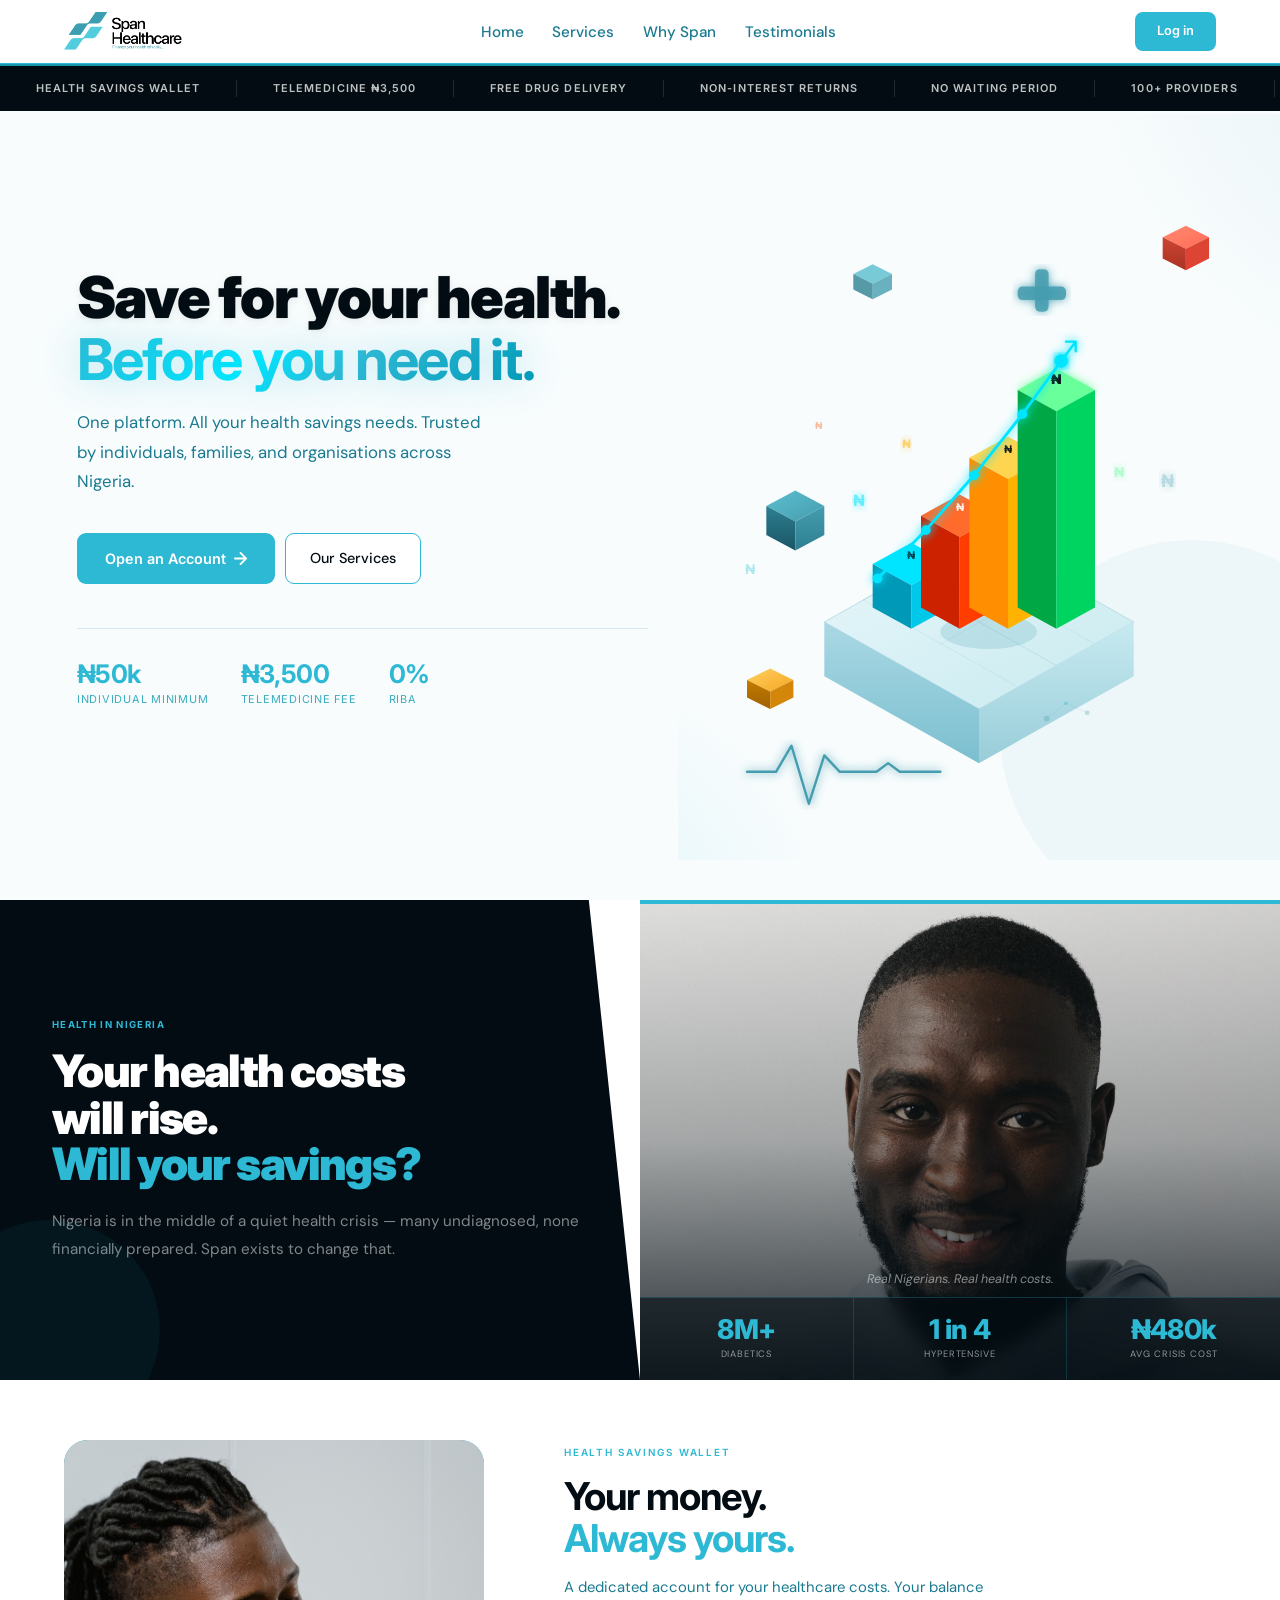
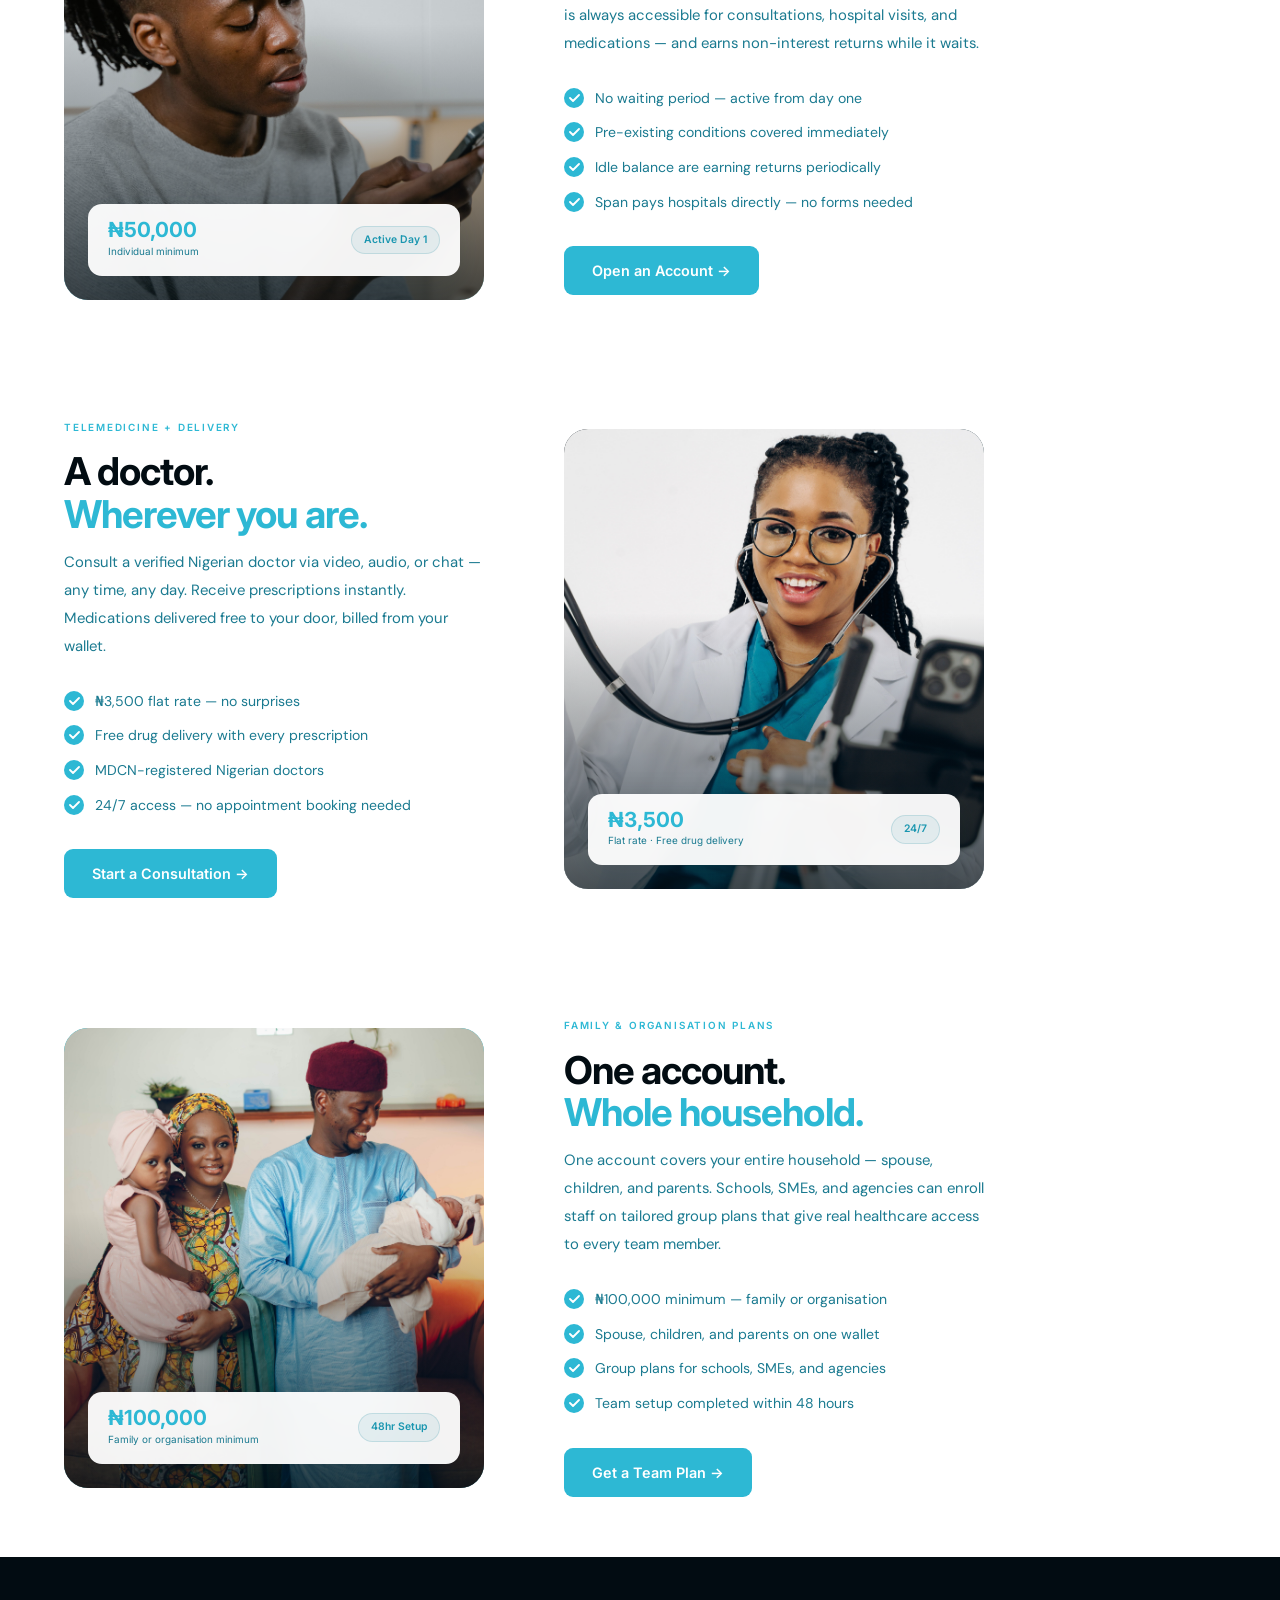
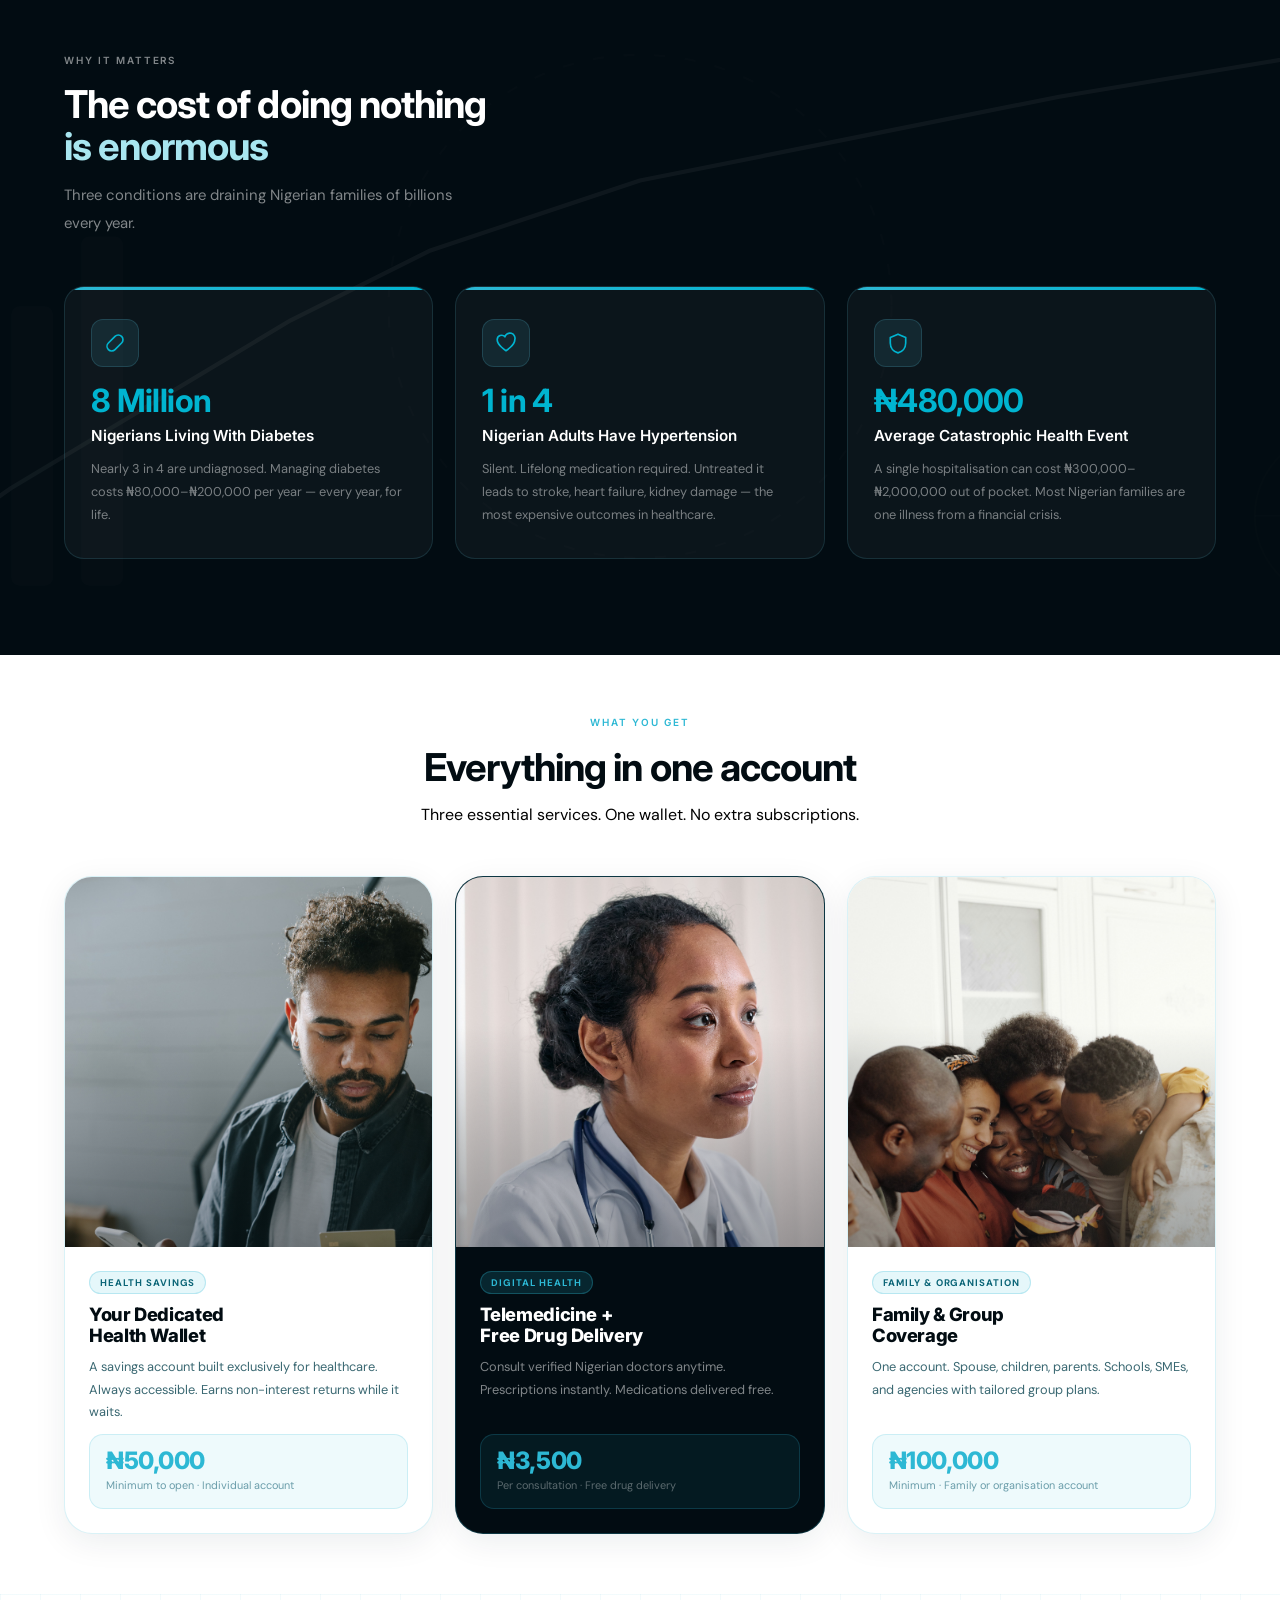
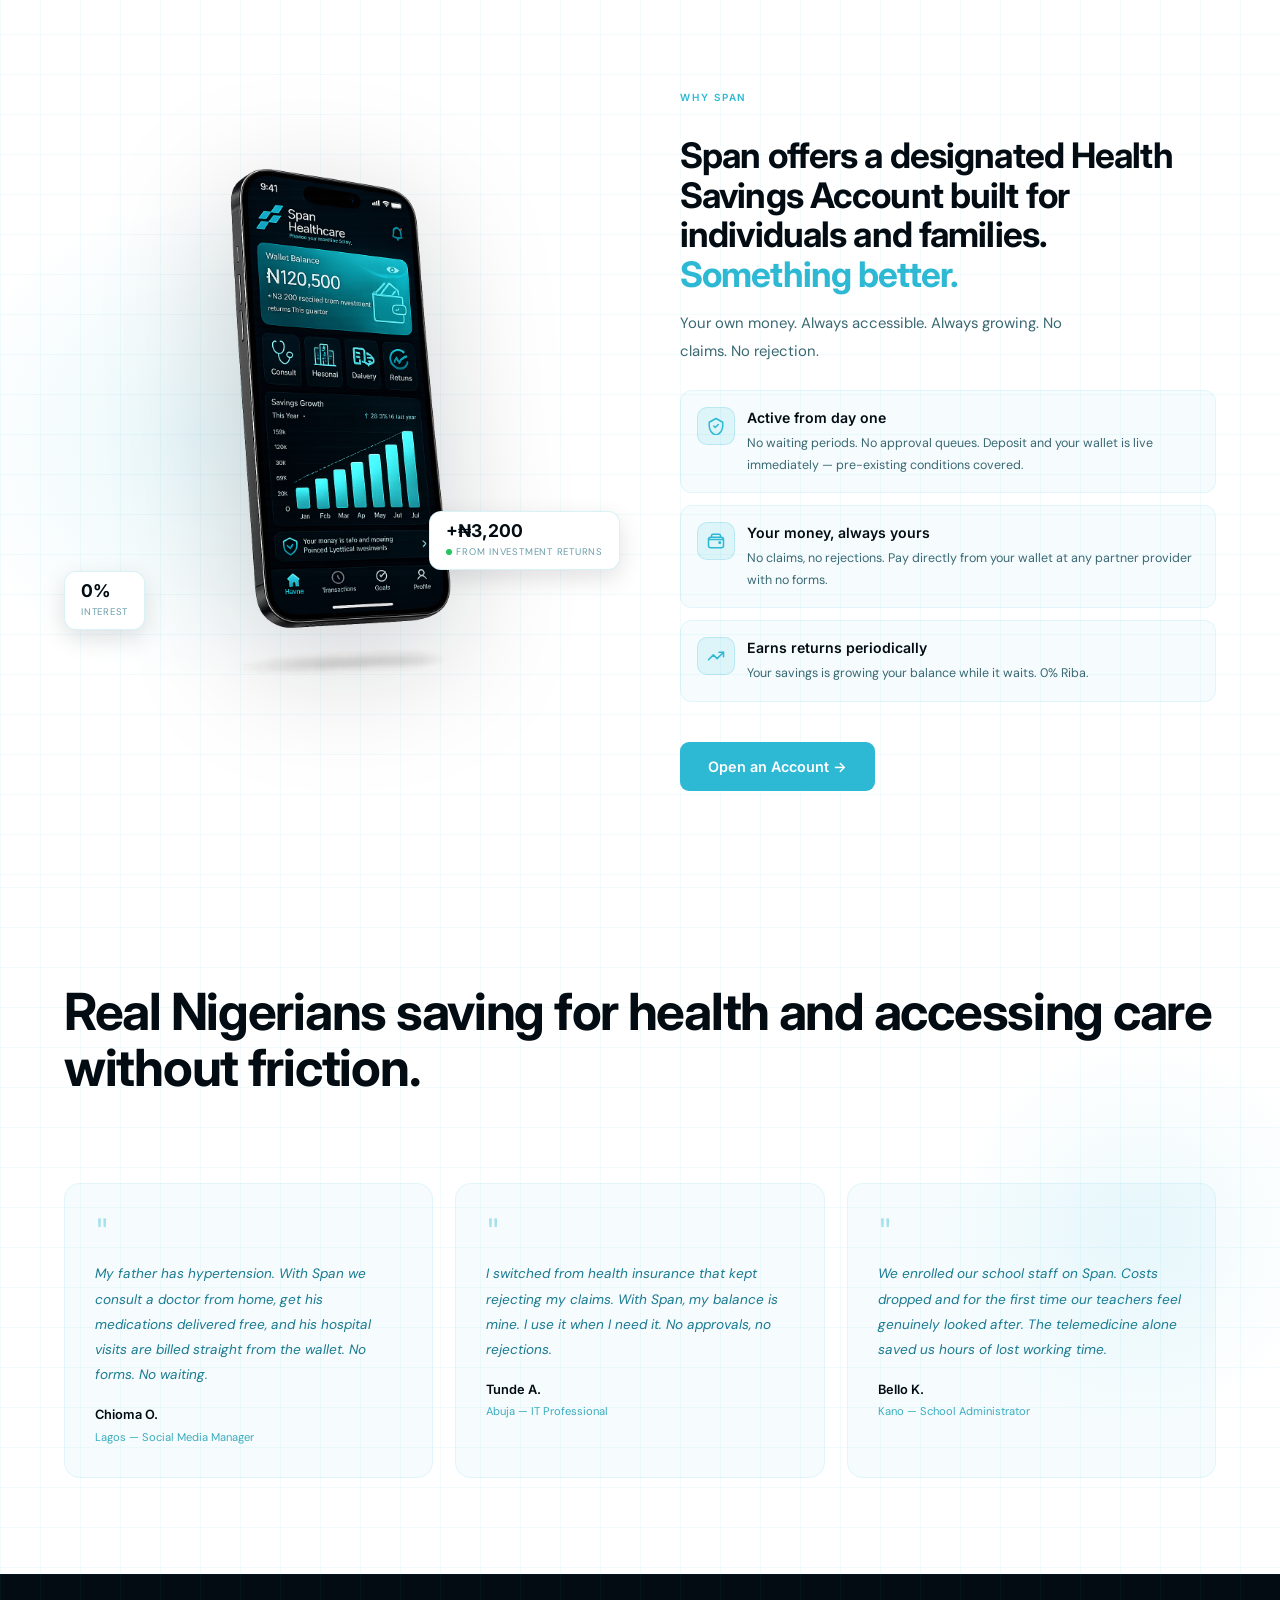
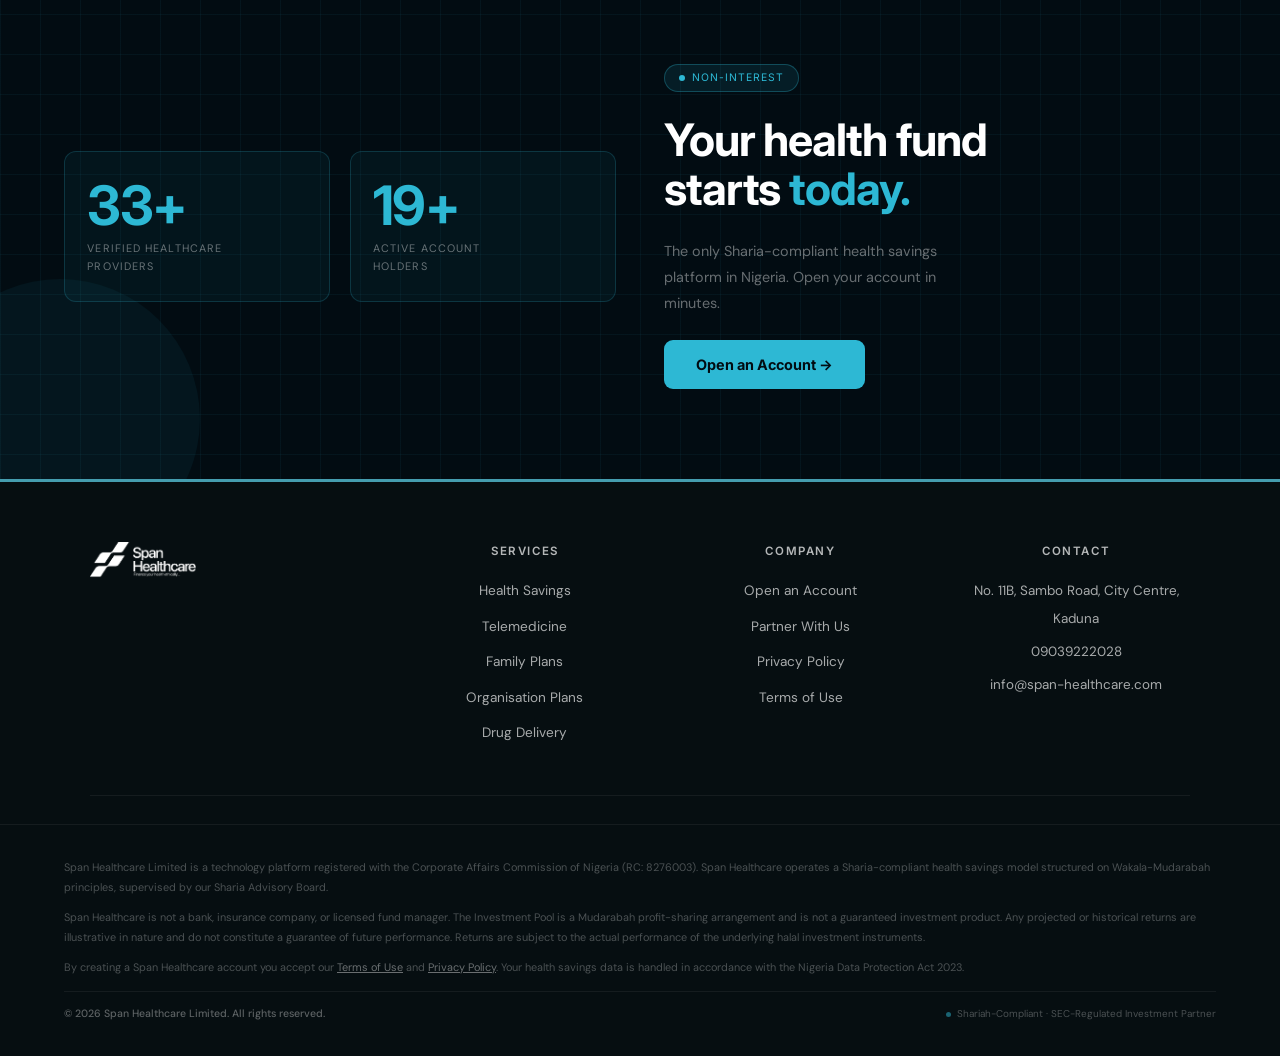
==== commit 8900cc38: "update.." ====
--- a/index.html
+++ b/index.html
@@ -623,7 +623,7 @@
   <div class="f-grid">
     <div>
       <div class="f-brand">
-        <img src="img/Asset 1.png" alt="Span Healthcare" style="height:36px;width:auto;object-fit:contain;filter:brightness(0) invert(1)">
+        <img src="img/Asset1.png" alt="Span Healthcare" style="height:36px;width:auto;object-fit:contain;filter:brightness(0) invert(1)">
       </div>
     </div>
     <div class="fc">
